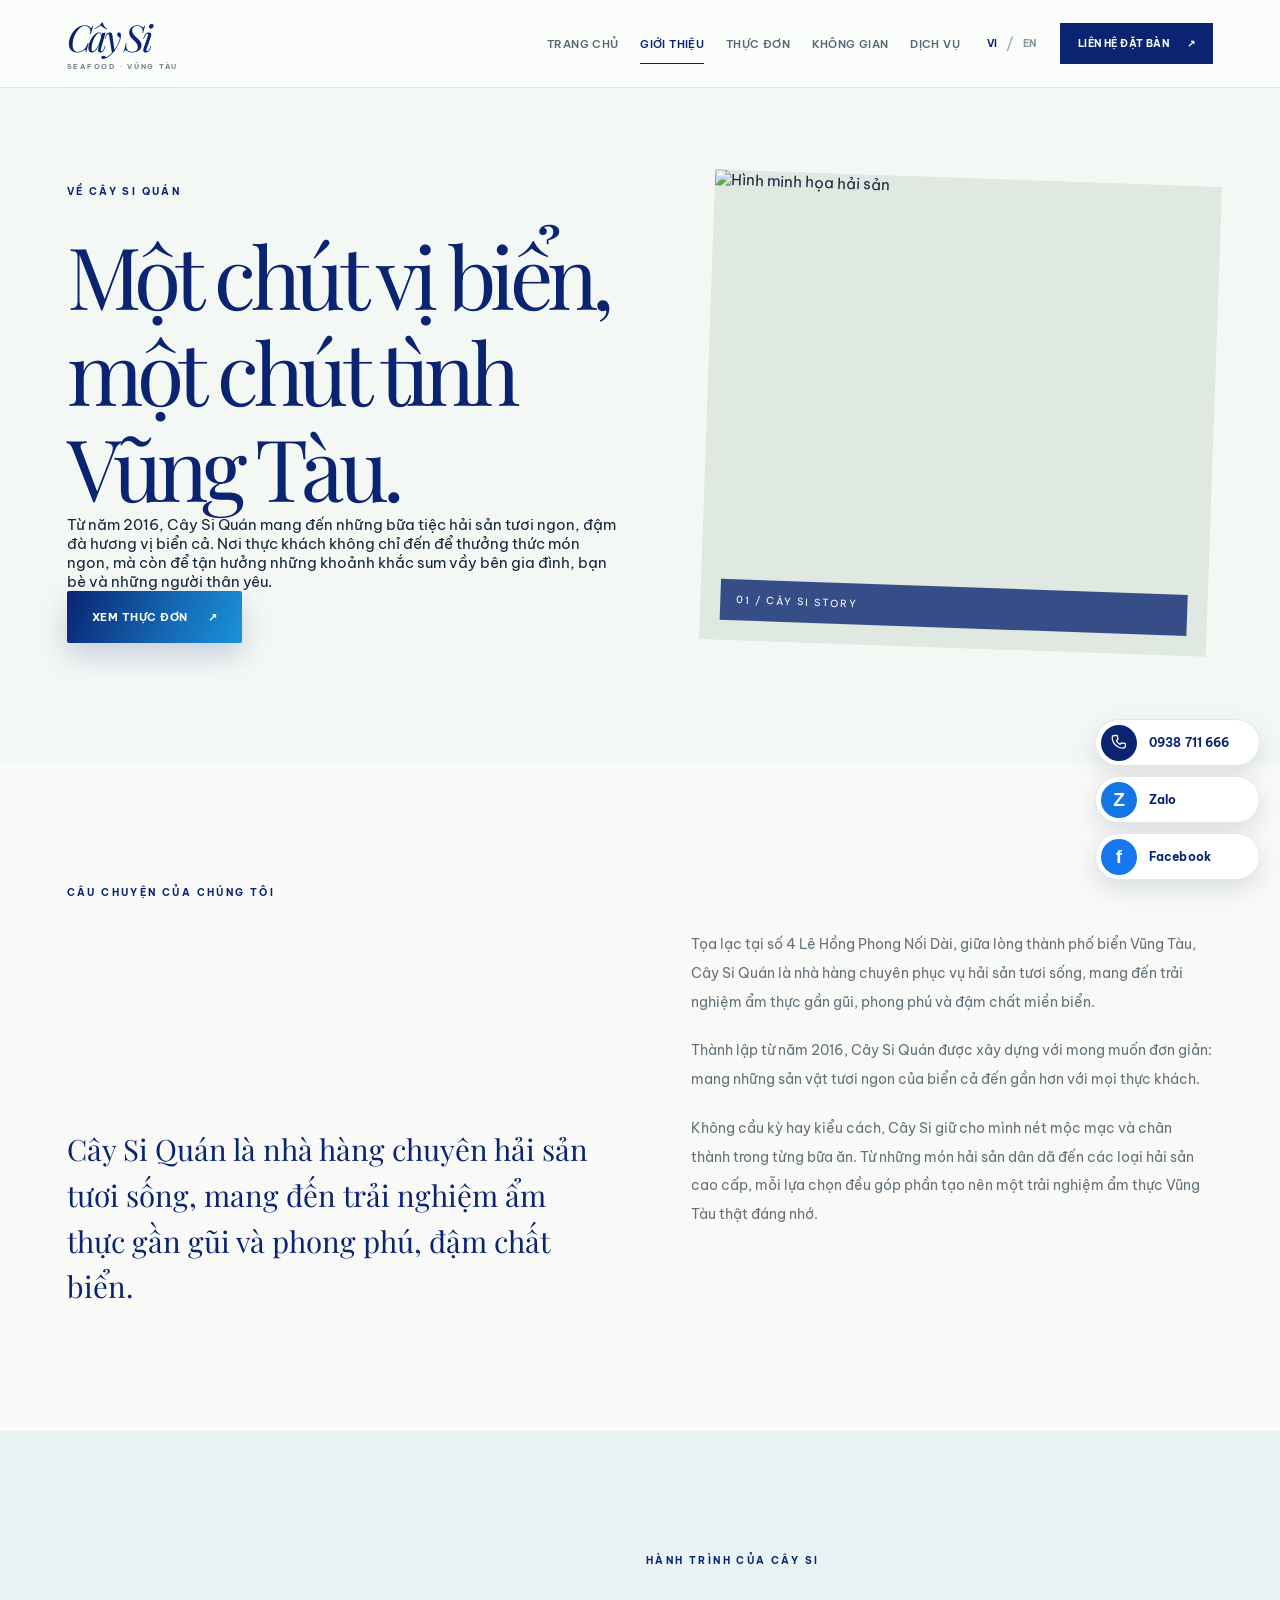
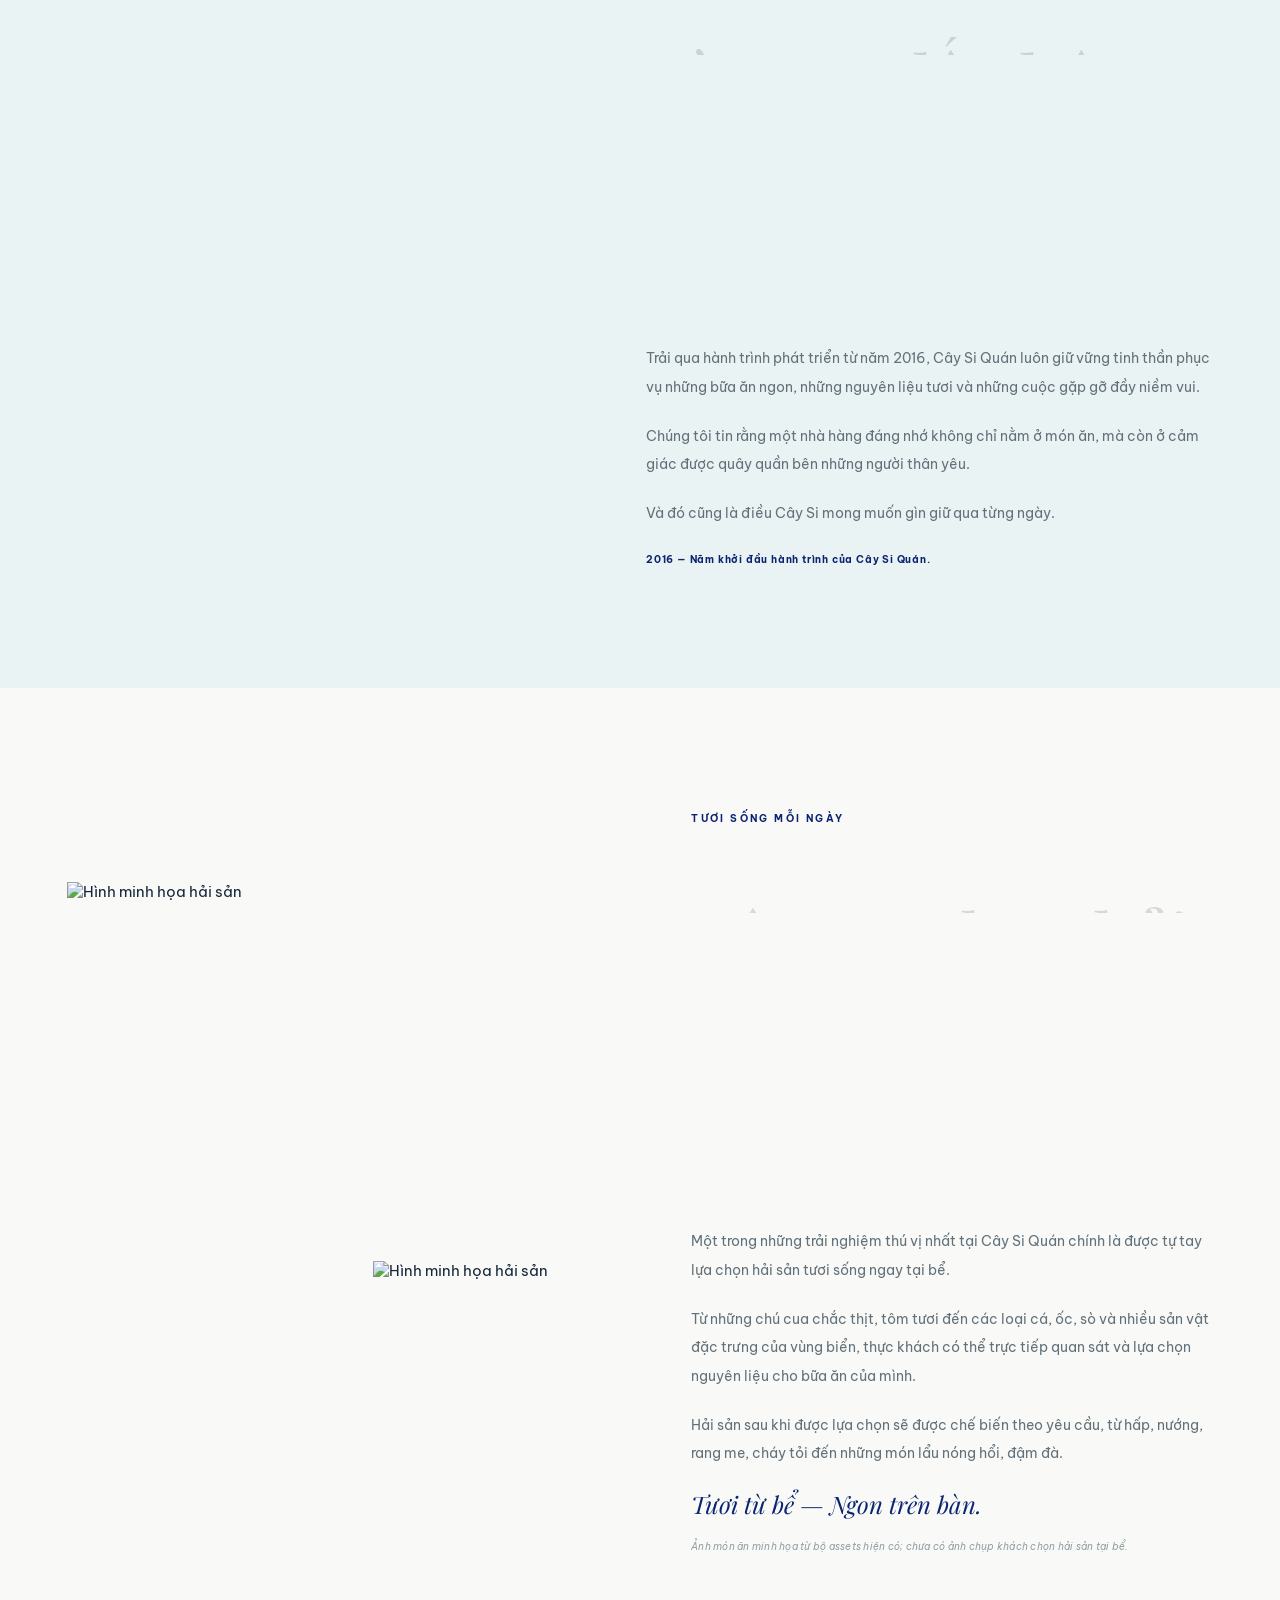
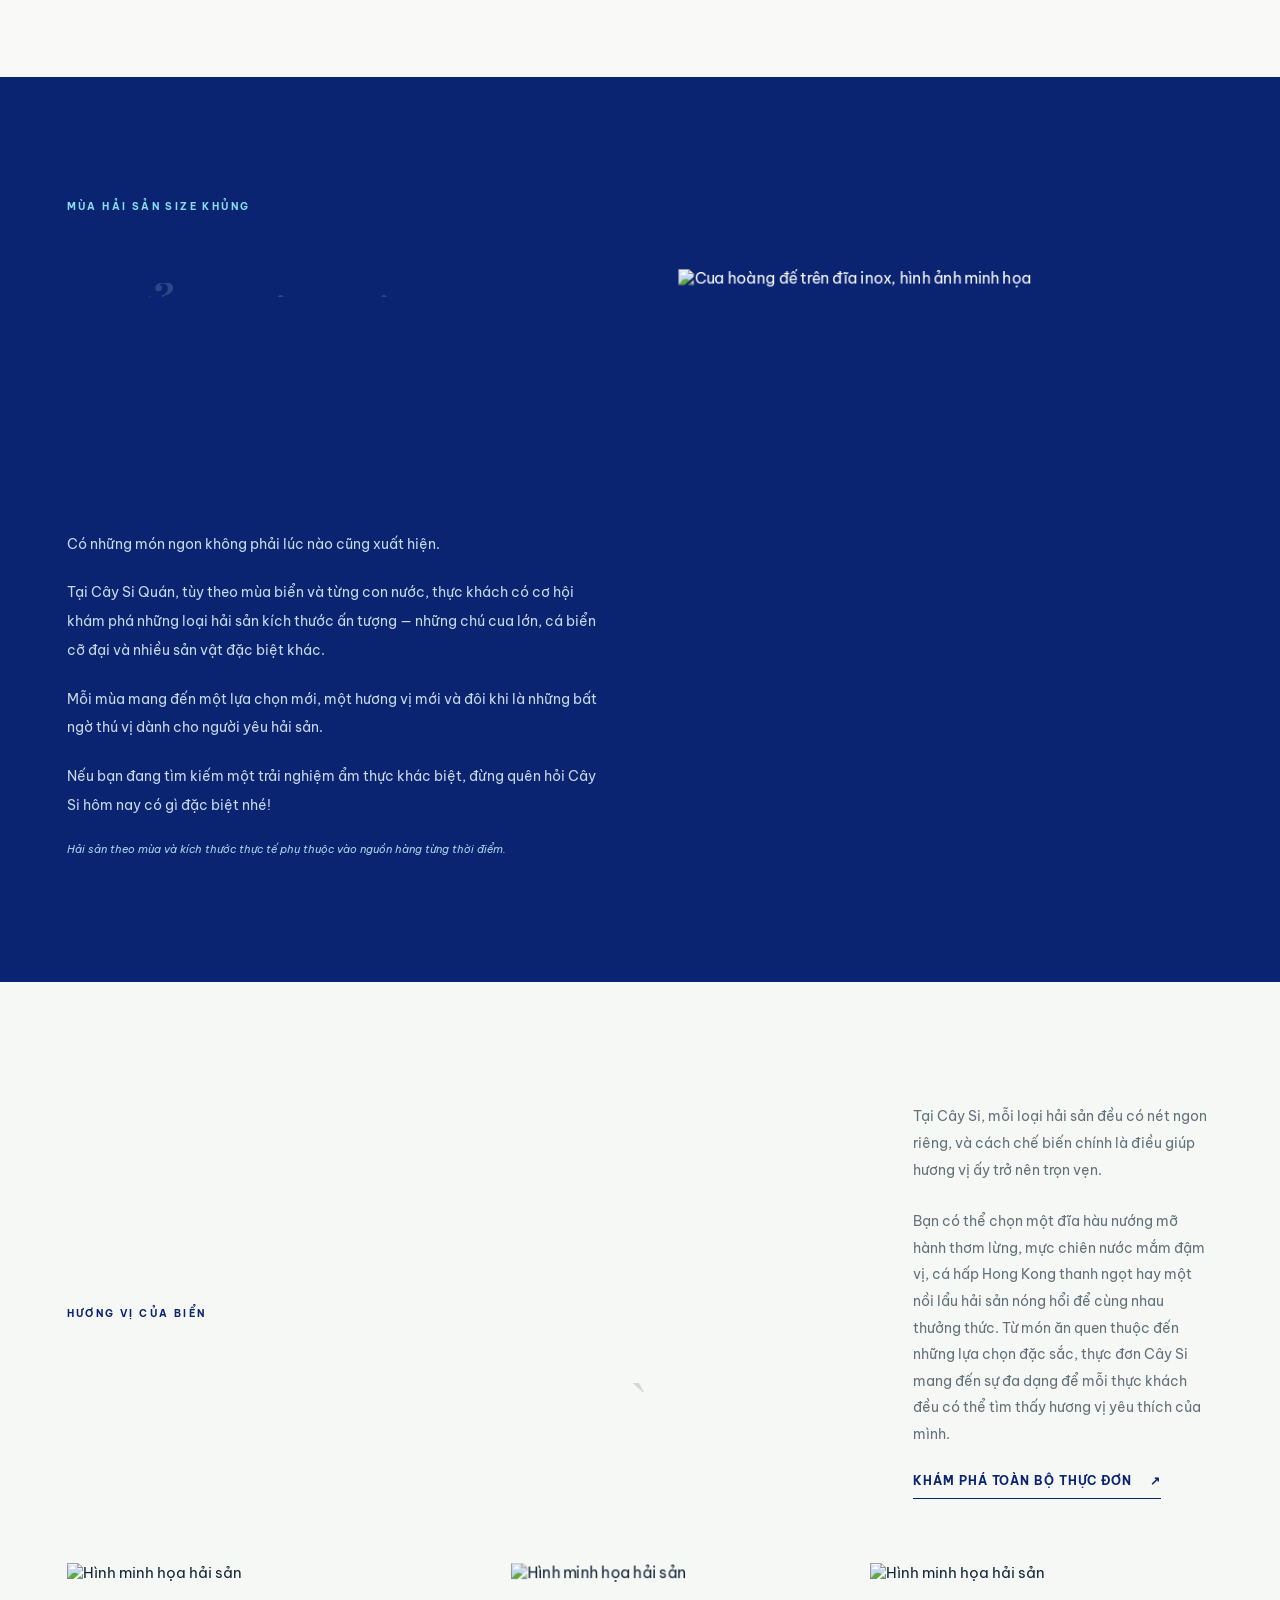
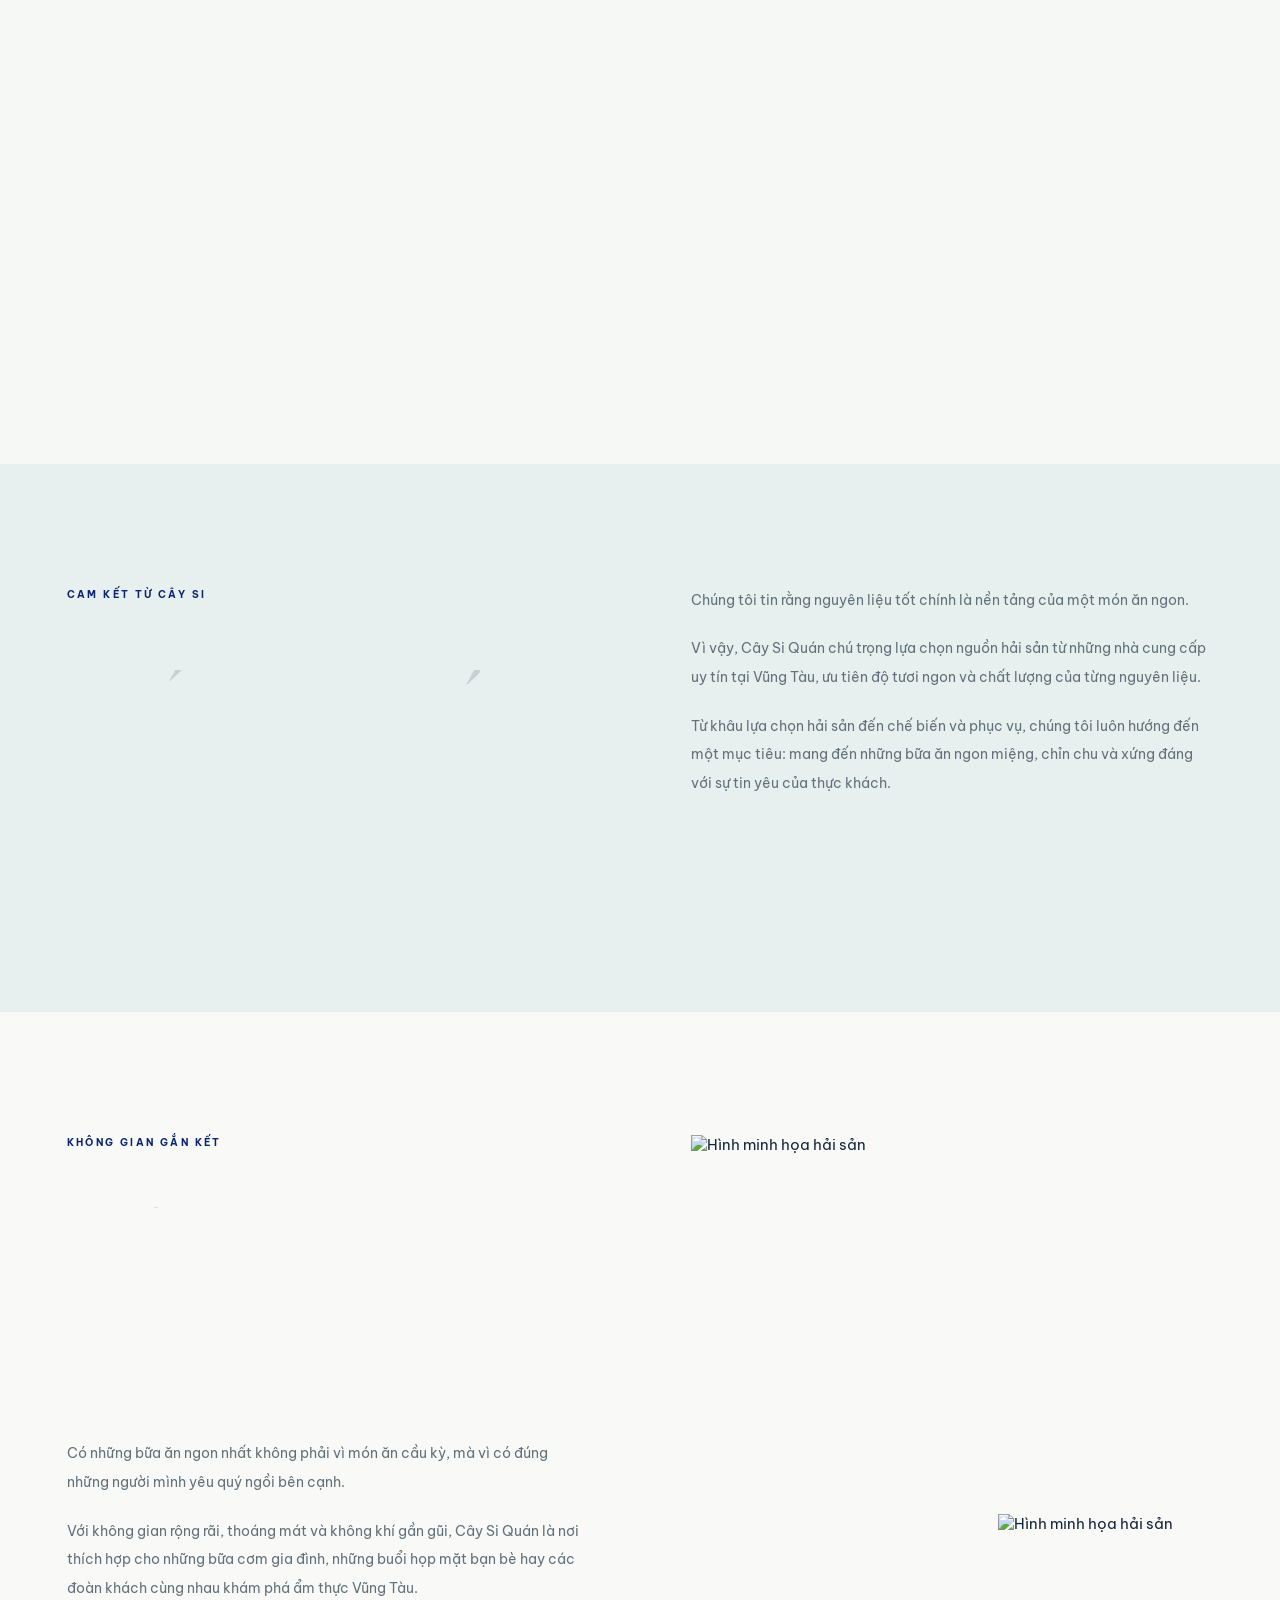
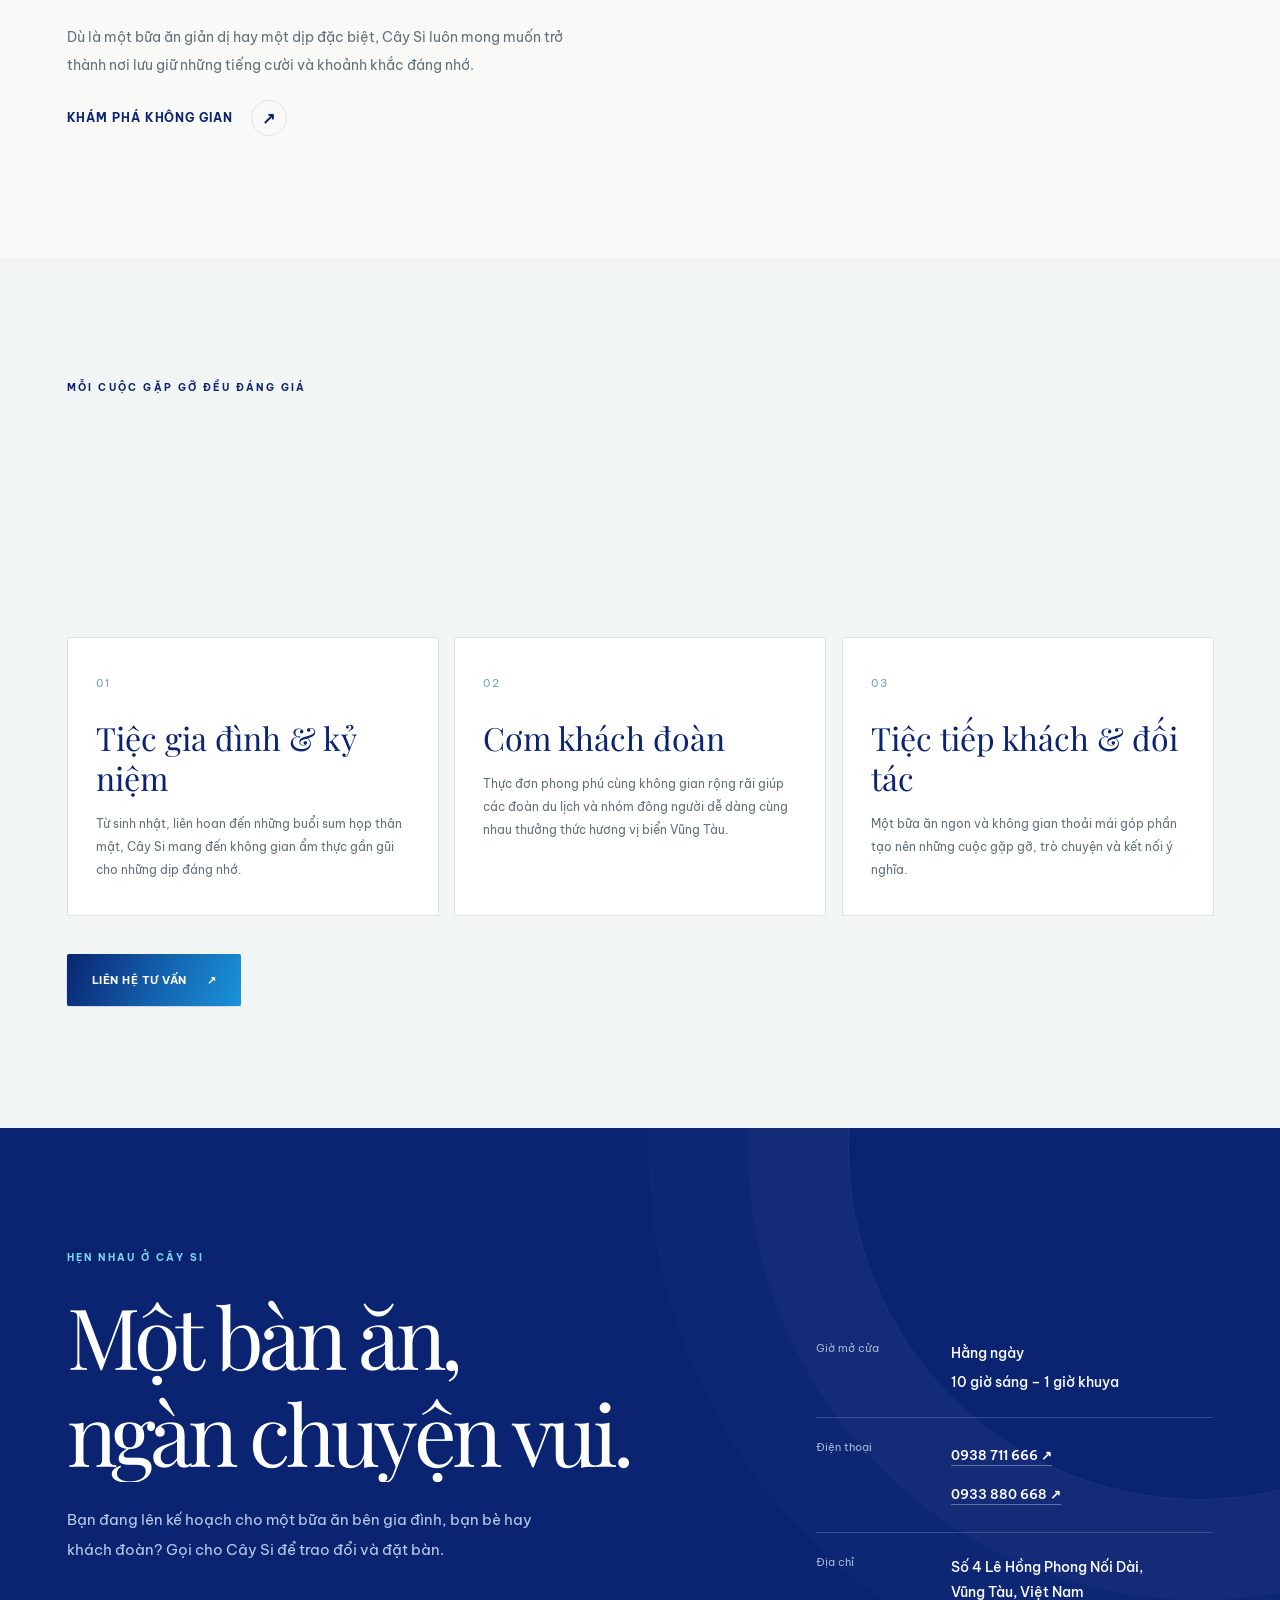
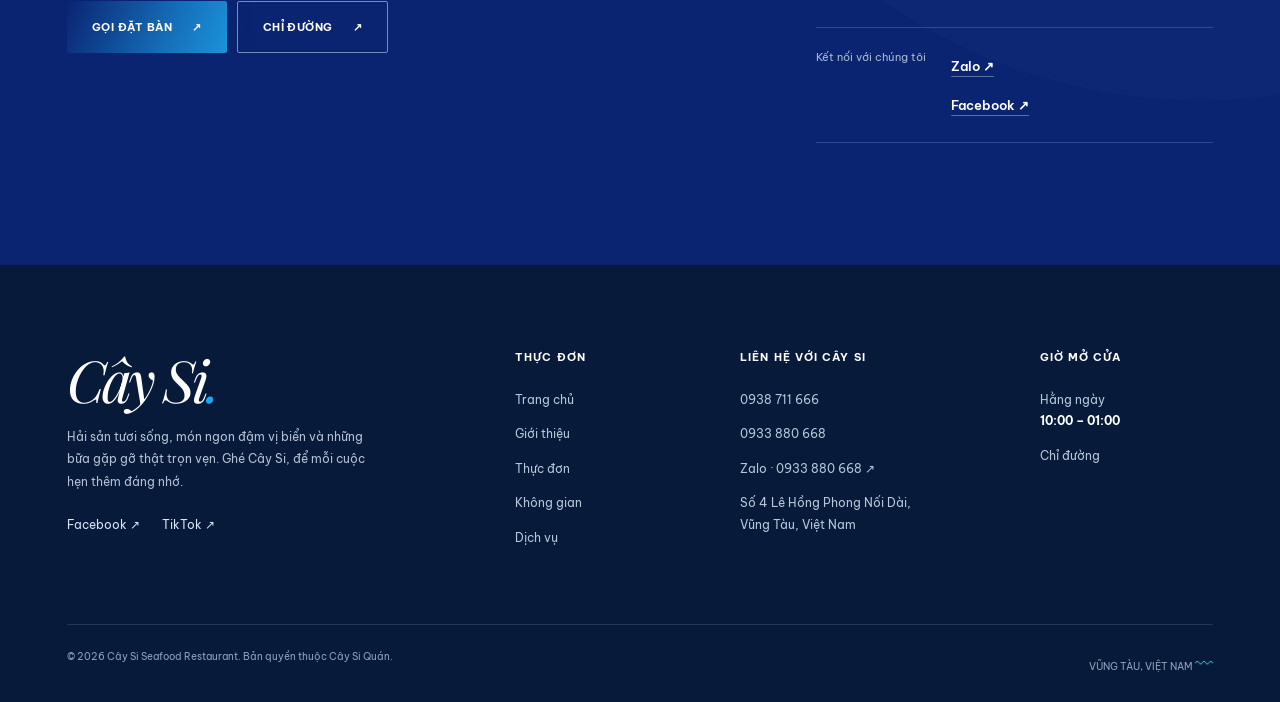
==== about/index.html @ 838ef9f6 "Refactor all the web" ====
<!DOCTYPE html>

<html lang="vi">

<head>
    <meta charset="utf-8" />
    <meta content="width=device-width,initial-scale=1" name="viewport" />
    <meta content="#f9fbfa" name="theme-color" />

    <link rel="icon" type="image/png" href="/my-favicon/favicon-96x96.png" sizes="96x96" />
    <link rel="icon" type="image/svg+xml" href="/my-favicon/favicon.svg" />
    <link rel="shortcut icon" href="/my-favicon/favicon.ico" />
    <link rel="apple-touch-icon" sizes="180x180" href="/my-favicon/apple-touch-icon.png" />
    <meta name="apple-mobile-web-app-title" content="Cay Si" />
    <link rel="manifest" href="/my-favicon/site.webmanifest" />

    <meta
        content="Khám phá Cây Si Quán – hải sản tươi sống, món ngon phong vị biển Vũng Tàu và những bữa ăn gắn kết bạn bè, gia đình."
        name="description" />
    <meta content="website" property="og:type" />
    <meta content="Cây Si Seafood Vũng Tàu" property="og:site_name" />
    <meta content="Giới Thiệu Cây Si Quán | Hải Sản Tươi Sống Vũng Tàu" property="og:title" />
    <meta
        content="Khám phá Cây Si Quán – hải sản tươi sống, món ngon phong vị biển Vũng Tàu và những bữa ăn gắn kết bạn bè, gia đình."
        property="og:description" />
    <meta content="vi_VN" property="og:locale" />
    <meta content="../assets/crab-editorial.webp" property="og:image" />
    <title>Giới Thiệu Cây Si Quán | Hải Sản Tươi Sống Vũng Tàu</title>
    <link href="https://fonts.googleapis.com" rel="preconnect" />
    <link crossorigin="" href="https://fonts.gstatic.com" rel="preconnect" />
    <link
        href="https://fonts.googleapis.com/css2?family=Be+Vietnam+Pro:wght@300;400;500;600;700&amp;family=Playfair+Display:ital,wght@0,400;0,500;0,600;1,400;1,500&amp;display=swap"
        rel="stylesheet" />
    <link href="../css/style.css?v=6.0" rel="stylesheet" />
    <script
        type="application/ld+json">{"@context": "https://schema.org", "@type": "Restaurant", "name": "Hải Sản Tươi Sống Vũng Tàu – Cây Si Quán", "description": "Nhà hàng hải sản tươi sống tại Vũng Tàu.", "servesCuisine": "Vietnamese Seafood", "telephone": "+84938711666", "address": {"@type": "PostalAddress", "streetAddress": "Số 4 Lê Hồng Phong Nối Dài", "addressLocality": "Vũng Tàu", "addressCountry": "VN"}, "sameAs": ["https://www.facebook.com/HaiSanTuoiSongVungTauCaySiQuan", "https://www.tiktok.com/@caysiquanvungtau"], "openingHours": "Mo-Su 10:00-01:00"}</script>
</head>

<body data-base="../" data-page="about"><a class="skip-link" data-i18n="skip" href="#main">Bỏ qua tới nội dung</a>
    <header class="site-header" id="header">
        <div class="header-inner container">
            <a aria-label="Cây Si Quán, trang chủ" class="brand" href="../"><span class="brand-name">Cây Si </span><span class="brand-sub">SEAFOOD · VŨNG TÀU</span></a>
            <nav aria-label="Main navigation" class="main-nav" id="main-nav"><a class="" data-i18n="navHome"
                    href="../"></a><a aria-current="page" class="is-active" data-i18n="navAbout" href="../about/"></a><a
                    class="" data-i18n="navMenu" href="../menu/"></a><a class="" data-i18n="navSpace"
                    href="../space/"></a><a class="" data-i18n="navServices" href="../services/"></a></nav>
            <div class="header-right">
                <div aria-label="Language" class="language-switch" role="group"><button aria-pressed="true"
                        class="lang-btn is-active" data-lang="vi" type="button">VI</button><span
                        aria-hidden="true">/</span><button aria-pressed="false" class="lang-btn" data-lang="en"
                        type="button">EN</button></div>
                <a class="header-book" href="tel:+84938711666"><span data-i18n="reserve">Liên hệ đặt bàn</span><span
                        aria-hidden="true">↗</span></a>
                <button aria-controls="main-nav" aria-expanded="false" aria-label="Open navigation" class="nav-toggle"
                    id="nav-toggle" type="button"><span></span><span></span></button>
            </div>
        </div>
    </header>
    <main id="main">



        <section class="inner-hero about-hero">
            <div class="container inner-hero-grid">
                <div>
                    <p class="eyebrow" data-i18n="aboutLabel">VỀ CÂY SI QUÁN</p>
                    <h1 data-i18n="aboutHeroTitle">Một chút vị biển, một chút tình Vũng Tàu.</h1>
                    <p data-i18n="aboutHeroText"></p><a class="btn btn-gradient" href="../menu/"><span
                            data-i18n="explore"></span> ↗</a>
                </div>
                <figure class="inner-hero-visual"><img alt="Hàu nướng minh họa" data-alt-i18n="galleryAlt"
                        fetchpriority="high" src="../assets/oysters.webp" width="720" height="840" /><span
                        class="visual-watermark">01 / CÂY SI STORY</span></figure>
            </div>
        </section>
        <section class="section-shell about-story" id="story">
            <div class="container about-story-grid">
                <div class="about-story-lead">
                    <p class="eyebrow" data-i18n="storyLabel"></p>
                    <h2 class="display-heading" data-i18n="storyTitle"></h2>
                    <p class="about-lead-paragraph" data-i18n="storyIntro"></p>
                </div>
                <div class="about-story-body">
                    <p data-i18n="storyP1"></p>
                    <p data-i18n="storyP2"></p>
                    <p data-i18n="storyP3"></p>
                </div>
            </div>
        </section>
        <section class="about-journey section-shell">
            <div class="container about-year-layout">
                <div aria-label="2016" class="journey-year">2016<span>— TODAY</span></div>
                <div class="about-year-copy">
                    <p class="eyebrow" data-i18n="journeyLabel"></p>
                    <h2 class="display-heading" data-i18n="journeyTitle"></h2>
                    <p data-i18n="journeyP1"></p>
                    <p data-i18n="journeyP2"></p>
                    <p data-i18n="journeyP3"></p><span class="journey-signature" data-i18n="journeyStamp"></span>
                </div>
            </div>
        </section>
        <section class="section-shell about-feature" id="live-experience">
            <div class="container about-feature-grid">
                <div class="about-feature-art"><img alt="Hải sản minh họa" data-alt-i18n="galleryAlt" loading="lazy"
                        src="../assets/clams.webp" width="720" height="840" />
                    <div class="feature-mini-image"><img alt="Món hải sản minh họa" data-alt-i18n="galleryAlt"
                            loading="lazy" src="../assets/razor-clams.webp" width="720" height="840" /></div>
                </div>
                <div class="about-feature-copy">
                    <p class="eyebrow" data-i18n="tankLabel"></p>
                    <h2 class="display-heading" data-i18n="tankTitle"></h2>
                    <p data-i18n="tankP1"></p>
                    <p data-i18n="tankP2"></p>
                    <p data-i18n="tankP3"></p><strong class="feature-signature" data-i18n="tankTag"></strong><small
                        class="image-disclosure" data-i18n="tankPhotoNote"></small>
                </div>
            </div>
        </section>
        <section class="about-season section-shell">
            <div class="container about-season-layout">
                <div class="about-season-text">
                    <p class="eyebrow" data-i18n="giantLabel"></p>
                    <h2 class="display-heading" data-i18n="giantTitle"></h2>
                    <p data-i18n="giantP1"></p>
                    <p data-i18n="giantP2"></p>
                    <p data-i18n="giantP3"></p>
                    <p data-i18n="giantP4"></p><em data-i18n="giantNote"></em>
                </div>
                <div class="about-season-image"><img alt="Cua hoàng đế minh họa" data-alt-i18n="heroAlt" loading="lazy"
                        src="../assets/crab-editorial.webp" width="1536" height="1024" /></div>
            </div>
        </section>
        <section class="about-cuisine section-shell">
            <div class="container">
                <div class="section-heading">
                    <div>
                        <p class="eyebrow" data-i18n="cuisineLabel"></p>
                        <h2 class="section-title" data-i18n="cuisineTitle"></h2>
                    </div>
                    <div class="heading-aside">
                        <p data-i18n="cuisineP1"></p>
                        <p data-i18n="cuisineP2"></p><a class="text-link" href="../menu/"><span
                                data-i18n="viewAll"></span> ↗</a>
                    </div>
                </div>
                <div class="about-cuisine-photos">
                    <figure><img alt="Hàu nướng minh họa" data-alt-i18n="galleryAlt" loading="lazy"
                            src="../assets/oysters.webp" width="720" height="840" /></figure>
                    <figure><img alt="Lẩu hải sản minh họa" data-alt-i18n="galleryAlt" loading="lazy"
                            src="../assets/hotpot.webp" width="720" height="840" /></figure>
                    <figure><img alt="Món mực minh họa" data-alt-i18n="galleryAlt" loading="lazy"
                            src="../assets/fried-squid.webp" width="720" height="840" /></figure>
                </div>
            </div>
        </section>
        <section class="about-promise section-shell">
            <div class="container about-promise-grid">
                <div>
                    <p class="eyebrow" data-i18n="promiseLabel"></p>
                    <h2 class="display-heading" data-i18n="promiseTitle"></h2>
                </div>
                <div>
                    <p data-i18n="promiseP1"></p>
                    <p data-i18n="promiseP2"></p>
                    <p data-i18n="promiseP3"></p>
                </div>
            </div>
        </section>
        <section class="about-atmosphere section-shell">
            <div class="container about-feature-grid">
                <div class="about-feature-art"><img alt="Cá nướng minh họa" data-alt-i18n="galleryAlt" loading="lazy"
                        src="../assets/grilled-fish.webp" width="720" height="840" />
                    <div class="feature-mini-image"><img alt="Nhum biển minh họa" data-alt-i18n="galleryAlt"
                            loading="lazy" src="../assets/seaurchin.webp" width="720" height="840" /></div>
                </div>
                <div class="about-feature-copy">
                    <p class="eyebrow" data-i18n="atmosphereLabel"></p>
                    <h2 class="display-heading" data-i18n="atmosphereTitle"></h2>
                    <p data-i18n="atmosphereP1"></p>
                    <p data-i18n="atmosphereP2"></p>
                    <p data-i18n="atmosphereP3"></p><a class="editorial-link" href="../space/"><span
                            data-i18n="discoverSpace"></span><span class="round-arrow">↗</span></a>
                </div>
            </div>
        </section>
        <section class="about-occasions section-shell">
            <div class="container">
                <div class="section-heading">
                    <div>
                        <p class="eyebrow" data-i18n="occasionsLabel"></p>
                        <h2 class="section-title" data-i18n="occasionsTitle"></h2>
                    </div>
                </div>
                <div class="occasion-grid">
                    <article><span>01</span>
                        <h3 data-i18n="occasions1"></h3>
                        <p data-i18n="occasions1P"></p>
                    </article>
                    <article><span>02</span>
                        <h3 data-i18n="occasions2"></h3>
                        <p data-i18n="occasions2P"></p>
                    </article>
                    <article><span>03</span>
                        <h3 data-i18n="occasions3"></h3>
                        <p data-i18n="occasions3P"></p>
                    </article>
                </div><a class="btn btn-gradient" href="tel:+84938711666"><span data-i18n="consult"></span> ↗</a>
            </div>
        </section>
        <section class="contact-section section-shell" id="contact">
            <div class="container contact-layout">
                <div>
                    <p class="eyebrow on-dark" data-i18n="contactLabel"></p>
                    <h2 data-i18n="contactTitle">Một bàn ăn,
                        ngàn chuyện vui.</h2>
                    <p data-i18n="contactText"></p>
                    <div class="contact-actions"><a class="btn btn-gradient" href="tel:+84938711666"><span
                                data-i18n="callNow"></span><span aria-hidden="true">↗</span></a><a
                            class="btn btn-light-outline"
                            href="https://www.google.com/maps/search/?api=1&amp;query=4%20Le%20Hong%20Phong%20Noi%20Dai%2C%20Vung%20Tau"
                            rel="noopener noreferrer" target="_blank"><span data-i18n="directions"></span><span
                                aria-hidden="true">↗</span></a></div>
                </div>
                <div class="contact-info">
                    <div class="contact-info-row"><span data-i18n="hours">Giờ mở cửa</span><strong><span
                                data-i18n="everyday">Hằng ngày</span><span class="hours-display"
                                data-i18n="openingTime">10 giờ sáng – 1 giờ khuya</span></strong></div>
                    <div class="contact-info-row"><span data-i18n="phone">Điện thoại</span>
                        <div class="contact-link-stack"><a href="tel:+84938711666">0938 711 666 ↗</a><a
                                href="tel:+84933880668">0933 880 668 ↗</a></div>
                    </div>
                    <div class="contact-info-row"><span data-i18n="address">Địa chỉ</span><strong>Số 4 Lê Hồng Phong Nối
                            Dài,<br />Vũng Tàu, Việt Nam</strong></div>
                    <div class="contact-info-row"><span data-i18n="social">Kết nối với chúng tôi</span>
                        <div class="contact-link-stack"><a href="https://zalo.me/0933880668" rel="noopener noreferrer"
                                target="_blank">Zalo ↗</a><a
                                href="https://www.facebook.com/HaiSanTuoiSongVungTauCaySiQuan" rel="noopener noreferrer"
                                target="_blank">Facebook ↗</a></div>
                    </div>
                </div>
            </div>
        </section>
    </main>
    <footer class="site-footer">
        <div class="container">
            <div class="footer-top">
                <div class="footer-brand"><a class="footer-logo" href="../">Cây Si<span>.</span></a>
                    <p data-i18n="heroText">Hải sản tươi sống, món ngon đậm vị biển và những bữa gặp gỡ thật trọn vẹn.
                    </p>
                    <div class="footer-social"><a href="https://www.facebook.com/HaiSanTuoiSongVungTauCaySiQuan"
                            rel="noopener noreferrer" target="_blank">Facebook ↗</a><a
                            href="https://www.tiktok.com/@caysiquanvungtau" rel="noopener noreferrer"
                            target="_blank">TikTok ↗</a></div>
                </div>
                <div class="footer-col">
                    <h3 data-i18n="navMenu">Thực đơn</h3><a data-i18n="navHome" href="../"></a><a data-i18n="navAbout"
                        href="../about/"></a><a data-i18n="navMenu" href="../menu/"></a><a data-i18n="navSpace"
                        href="../space/"></a><a data-i18n="navServices" href="../services/"></a>
                </div>
                <div class="footer-col">
                    <h3 data-i18n="contactUs">Liên hệ với Cây Si</h3><a href="tel:+84938711666">0938 711 666</a><a
                        href="tel:+84933880668">0933 880 668</a><a href="https://zalo.me/0933880668"
                        rel="noopener noreferrer" target="_blank">Zalo · 0933 880 668 ↗</a>
                    <p>Số 4 Lê Hồng Phong Nối Dài,<br />Vũng Tàu, Việt Nam</p>
                </div>
                <div class="footer-col">
                    <h3 data-i18n="hours">Giờ mở cửa</h3>
                    <p><span data-i18n="everyday">Hằng ngày</span><br /><strong>10:00 – 01:00</strong></p><a
                        data-i18n="directions"
                        href="https://www.google.com/maps/search/?api=1&amp;query=4%20Le%20Hong%20Phong%20Noi%20Dai%2C%20Vung%20Tau"
                        rel="noopener noreferrer" target="_blank">Chỉ đường</a>
                </div>
            </div>
            <div class="footer-bottom"><span>© <span id="year">2026</span> Cây Si Seafood Restaurant. <span
                        data-i18n="rights">Bản quyền thuộc Cây Si Quán.</span></span><span>VŨNG TÀU, VIỆT NAM <span
                        class="mini-wave">〰</span></span></div>
        </div>
    </footer>
    <div aria-label="Quick contacts" class="floating-contact">
        <a aria-label="Gọi Cây Si - 0938 711 666" class="float-phone" href="tel:+84938711666"><span
                class="float-icon"><svg aria-hidden="true" viewbox="0 0 24 24">
                    <path
                        d="M6.6 2h3l1.1 5-2.2 1.9c1.1 2.2 2.7 3.8 4.9 5l2-2.2 5.1 1v3c0 1.6-1.2 2.9-2.8 3-8 .5-15.2-6.7-14.7-14.7C3.1 3.2 4.4 2 6 2h.6Z">
                    </path>
                </svg></span><span class="float-label">0938 711 666</span></a>
        <a aria-label="Liên hệ qua Zalo" class="float-zalo" href="https://zalo.me/0933880668" rel="noopener noreferrer"
            target="_blank"><span class="float-icon">Z</span><span class="float-label">Zalo</span></a>
        <a aria-label="Cây Si Facebook" class="float-facebook"
            href="https://www.facebook.com/HaiSanTuoiSongVungTauCaySiQuan" rel="noopener noreferrer"
            target="_blank"><span class="float-icon">f</span><span class="float-label">Facebook</span></a>
    </div>
    <script defer="" src="../js/i18n.js"></script>
    <script defer="" src="../js/menu-data.js"></script>
    <script defer="" src="../js/main.js?v=6.0"></script>
    <script defer="" src="../js/motion.js?v=6.0"></script>
</body>

</html>
---- css/style.css ----
/* CÂY SI — COASTAL EDITORIAL SYSTEM */
:root {
    --navy: #0a2472;
    --ocean: #1ca7ec;
    --aqua: #4adede;
    --accent: #787ff6;
    --paper: #f9faf7;
    --cream: #f1f3ef;
    --ink: #15263a;
    --muted: #63717b;
    --border: #dce6e6;
    --serif: 'Playfair Display', Georgia, serif;
    --sans: 'Be Vietnam Pro', Arial, sans-serif;
    --max: 1320px;
    --gutter: clamp(22px, 5.2vw, 92px);
    --ease: cubic-bezier(.2, .75, .3, 1)
}

* {
    box-sizing: border-box
}

html {
    scroll-behavior: smooth;
    scroll-padding-top: 100px
}

body {
    margin: 0;
    min-width: 320px;
    background: var(--paper);
    color: var(--ink);
    font-family: var(--sans);
    font-weight: 400;
    font-size: 15px;
    -webkit-font-smoothing: antialiased
}

::selection {
    background: #c4eff8;
    color: #0a2472
}

img {
    display: block;
    max-width: 100%;
    height: auto
}

a {
    color: inherit;
    text-decoration: none
}

button,
input {
    font: inherit
}

button {
    cursor: pointer
}

h1,
h2,
h3,
h4,
p,
figure {
    margin: 0
}

h1,
h2,
h3 {
    font-weight: 400
}

a:focus-visible,
button:focus-visible,
input:focus-visible {
    outline: 3px solid #25b1db;
    outline-offset: 4px
}

a,
button {
    -webkit-tap-highlight-color: transparent
}

.container {
    width: min(calc(100% - var(--gutter)*2), var(--max));
    margin-inline: auto
}

.section-shell {
    padding: clamp(74px, 9.5vw, 150px) 0
}

.eyebrow {
    font-size: 10px;
    font-weight: 700;
    color: var(--navy);
    letter-spacing: .24em;
    text-transform: uppercase;
    line-height: 1.8
}

.section-title,
.display-heading {
    font-family: var(--serif);
    font-size: clamp(42px, 5.4vw, 84px);
    line-height: 1.14;
    letter-spacing: -.055em;
    white-space: pre-line;
    color: var(--ink)
}

.display-heading {
    font-size: clamp(45px, 6vw, 92px)
}

.section-heading {
    display: flex;
    justify-content: space-between;
    gap: 60px;
    align-items: end;
    margin-bottom: clamp(35px, 5vw, 78px)
}

.section-heading .eyebrow {
    margin-bottom: 18px
}

.section-heading>div:first-child {
    max-width: 720px
}

.heading-aside {
    width: min(300px, 100%);
    display: grid;
    gap: 25px
}

.section-heading p:not(.eyebrow),
.heading-aside p {
    color: var(--muted);
    font-size: 14px;
    line-height: 1.9
}

.editorial-link,
.text-link {
    width: fit-content;
    display: inline-flex;
    gap: 18px;
    align-items: center;
    font-size: 12px;
    font-weight: 700;
    letter-spacing: .075em;
    text-transform: uppercase;
    color: var(--navy);
    padding-bottom: 10px;
    border-bottom: 1px solid currentColor;
    transition: gap .3s var(--ease), color .3s
}

.editorial-link:hover,
.text-link:hover {
    gap: 26px;
    color: var(--ocean)
}

.round-arrow {
    width: 36px;
    height: 36px;
    border-radius: 50%;
    border: 1px solid var(--border);
    display: grid;
    place-items: center;
    font-size: 16px;
    transition: transform .3s, background .3s
}

.editorial-link:hover .round-arrow {
    transform: rotate(45deg);
    background: #eaf7ff
}

.editorial-link:has(.round-arrow) {
    border-bottom: none;
    padding: 0
}

.btn {
    min-height: 52px;
    display: inline-flex;
    align-items: center;
    justify-content: center;
    gap: 20px;
    padding: 14px 25px;
    border-radius: 2px;
    text-transform: uppercase;
    font-weight: 700;
    letter-spacing: .045em;
    font-size: 11px;
    transition: transform .3s var(--ease), box-shadow .3s var(--ease), background-position .7s
}

.btn:hover {
    transform: translateY(-3px)
}

.btn-gradient {
    background: linear-gradient(115deg, var(--navy), #1573c1, #32bacc, var(--navy));
    background-size: 260% 100%;
    color: white;
    box-shadow: 0 13px 27px rgba(10, 36, 114, .17)
}

.btn-gradient:hover {
    color: white;
    background-position: 100% 0;
    box-shadow: 0 19px 38px rgba(10, 36, 114, .23)
}

.btn-ghost {
    background: transparent;
    color: var(--navy);
    border: 1px solid #b5d5df
}

.btn-ghost:hover {
    background: #effafd
}

.btn-light-outline {
    background: transparent;
    color: white;
    border: 1px solid #738eb7
}

.btn-light-outline:hover {
    background: #ffffff19
}

.skip-link {
    position: fixed;
    z-index: 900;
    left: 20px;
    top: -100px;
    padding: 12px 20px;
    background: var(--navy);
    color: #fff
}

.skip-link:focus {
    top: 15px
}

.image-disclosure,
.illustrative-caption {
    font-size: 10px;
    line-height: 1.65;
    color: #7e8b94;
    font-style: italic;
    letter-spacing: .025em
}

/* HEADER */
.site-header {
    height: 88px;
    position: sticky;
    top: 0;
    z-index: 100;
    background: #fbfdfbf2;
    border-bottom: 1px solid #dee7e5;
    backdrop-filter: blur(20px);
    transition: height .3s, box-shadow .3s
}

.site-header.is-scrolled {
    height: 72px;
    box-shadow: 0 8px 28px #072d4a08
}

.header-inner {
    height: 100%;
    display: flex;
    align-items: center;
    justify-content: space-between;
    gap: 25px
}

.brand {
    display: flex;
    flex-direction: column;
    line-height: 1;
    flex-shrink: 0
}

.brand-name {
    font-family: var(--serif);
    font-style: italic;
    font-size: 37px;
    letter-spacing: -.09em;
    color: var(--navy)
}

.footer-logo span {
    color: var(--ocean)
}

.brand-sub {
    font-size: 7px;
    margin-top: 8px;
    letter-spacing: .25em;
    color: #74828b;
    font-weight: 700;
    white-space: nowrap
}

.main-nav {
    display: flex;
    gap: clamp(12px, 1.7vw, 30px);
    align-items: center;
    margin-left: auto
}

.main-nav a {
    font-size: 11px;
    white-space: nowrap;
    text-transform: uppercase;
    letter-spacing: .035em;
    font-weight: 600;
    color: #586776;
    position: relative;
    transition: color .2s
}

.main-nav a::after {
    content: '';
    position: absolute;
    bottom: -13px;
    left: 0;
    width: 0;
    height: 1px;
    background: var(--navy);
    transition: width .25s
}

.main-nav a:hover,
.main-nav a.is-active {
    color: var(--navy)
}

.main-nav a.is-active::after,
.main-nav a:hover::after {
    width: 100%
}

.header-right {
    display: flex;
    align-items: center;
    gap: 22px
}

.language-switch {
    display: flex;
    align-items: center;
    gap: 7px;
    color: #98a6a9
}

.lang-btn {
    font-size: 10px;
    border: 0;
    background: none;
    color: #89969d;
    font-weight: 700;
    padding: 10px 2px
}

.lang-btn.is-active {
    color: var(--navy)
}

.header-book {
    display: inline-flex;
    gap: 18px;
    background: var(--navy);
    color: white;
    padding: 14px 18px;
    white-space: nowrap;
    text-transform: uppercase;
    font-size: 10px;
    font-weight: 700;
    letter-spacing: .04em;
    transition: background .25s
}

.header-book:hover {
    background: #168cbd
}

.nav-toggle {
    width: 44px;
    height: 44px;
    border: 1px solid #cddfdf;
    background: transparent;
    display: none;
    flex-direction: column;
    justify-content: center;
    gap: 6px;
    align-items: center
}

.nav-toggle span {
    height: 2px;
    width: 21px;
    background: var(--navy);
    transition: transform .25s
}

.nav-toggle[aria-expanded=true] span:first-child {
    transform: translateY(4px) rotate(45deg)
}

.nav-toggle[aria-expanded=true] span:last-child {
    transform: translateY(-4px) rotate(-45deg)
}

/* HERO */
.hero {
    position: relative;
    overflow: hidden;
    background: #f7f9f6;
    padding-top: clamp(45px, 6vw, 100px)
}

.hero-ambient {
    position: absolute;
    inset: 0;
    overflow: hidden;
    pointer-events: none
}

.ambient-circle {
    position: absolute;
    right: -22vw;
    top: -28vw;
    width: 65vw;
    height: 65vw;
    border: 1px solid #cce0ea;
    border-radius: 50%
}

.ambient-circle:after {
    content: '';
    position: absolute;
    inset: 15%;
    border-radius: 50%;
    border: 1px solid #d8e6ee
}

.ambient-lines {
    position: absolute;
    bottom: 0;
    left: 0;
    right: 0;
    height: 210px;
    background: repeating-radial-gradient(ellipse 250% 70% at 40% 170%, transparent 0, transparent 20px, #d4e5e638 22px, transparent 24px);
    opacity: .4
}

.hero-grid {
    position: relative;
    min-height: 660px;
    display: grid;
    grid-template-columns: minmax(0, 1fr) minmax(0, 1.04fr);
    align-items: center;
    gap: clamp(20px, 4vw, 65px);
    padding-bottom: 85px
}

.hero-content {
    position: relative;
    z-index: 2;
    padding-bottom: 34px
}

.hero-eyebrow {
    display: flex;
    align-items: center;
    gap: 12px;
    margin-bottom: 30px
}

.hero-eyebrow::before {
    content: '';
    width: 28px;
    height: 1px;
    background: #5e99b2
}

.hero h1 {
    font-family: var(--serif);
    font-size: clamp(57px, 6.45vw, 105px);
    letter-spacing: -.075em;
    line-height: 1.075;
    color: var(--ink);
    max-width: 780px
}

.hero h1>span {
    display: block;
    white-space: normal
}

.hero h1 em {
    display: block;
    font-weight: 400;
    color: var(--navy);
    line-height: 1.17
}

.hero-description {
    color: #60717c;
    font-size: clamp(14px, 1.12vw, 17px);
    max-width: 460px;
    line-height: 1.9;
    margin: 27px 0 35px
}

.hero-actions {
    display: flex;
    gap: 12px;
    flex-wrap: wrap
}

.hero-bottom {
    display: flex;
    align-items: center;
    flex-wrap: wrap;
    gap: 14px;
    font-size: 9px;
    letter-spacing: .12em;
    color: #738691;
    font-weight: 700;
    margin-top: 62px
}

.hero-bottom b {
    color: var(--ocean);
    font-size: 18px
}

.fine-rule {
    display: block;
    width: 35px;
    height: 1px;
    background: #8dbbc9
}

.hero-visual {
    position: relative;
    align-self: stretch;
    min-height: 580px;
    display: flex;
    align-items: center
}

.hero-visual-frame {
    position: relative;
    width: 100%;
    height: min(570px, 45vw);
    min-height: 460px;
    background: #eff3ee;
    overflow: hidden;
    clip-path: polygon(4% 0, 100% 0, 100% 93%, 96% 100%, 0 100%, 0 7%)
}

.hero-visual-frame:before {
    content: '';
    position: absolute;
    z-index: 1;
    inset: 0;
    background: linear-gradient(90deg, #f7f9f64d, transparent 38%);
    pointer-events: none
}

.hero-visual img {
    width: 100%;
    height: 100%;
    object-fit: cover;
    object-position: 56% center
}

.hero-visual-label {
    position: absolute;
    z-index: 2;
    bottom: 0;
    left: 0;
    right: 0;
    display: flex;
    justify-content: space-between;
    padding: 18px 23px;
    background: #0a2472;
    color: #fff;
    font-size: 9px;
    font-weight: 700;
    letter-spacing: .12em
}

.hero-round-seal {
    position: absolute;
    right: -20px;
    top: 35px;
    width: 118px;
    height: 118px;
    border-radius: 50%;
    background: #fff;
    display: flex;
    align-items: center;
    justify-content: center;
    flex-direction: column;
    text-align: center;
    line-height: 1.8;
    font-size: 10px;
    color: var(--navy);
    letter-spacing: .12em;
    font-weight: 700;
    transform: rotate(11deg);
    box-shadow: 0 15px 25px #15263a16
}

.hero-round-seal span {
    font-family: var(--serif);
    font-style: italic;
    font-size: 14px;
    font-weight: 400;
    letter-spacing: 0
}

.hero-ticker {
    height: 54px;
    display: flex;
    justify-content: center;
    align-items: center;
    gap: clamp(20px, 5vw, 90px);
    background: #edf4f3;
    color: #75919b;
    font-size: 10px;
    letter-spacing: .28em;
    font-weight: 700;
    white-space: nowrap
}

.hero-ticker span:nth-child(even) {
    font-size: 16px;
    color: var(--ocean)
}

/* HOME ABOUT */
.about-preview-grid {
    display: grid;
    grid-template-columns: .91fr 1fr;
    gap: clamp(60px, 9vw, 150px);
    align-items: center
}

.about-photo-wrap {
    position: relative;
    padding: 0 28px 28px 0
}

.about-photo-img {
    height: 560px;
    overflow: hidden;
    background: #e4e9e4
}

.about-photo-img img {
    width: 100%;
    height: 100%;
    object-fit: cover;
    object-position: center;
    transition: transform .8s var(--ease)
}

.about-photo-wrap:hover img {
    transform: scale(1.045)
}

.about-photo-wrap:after {
    content: '';
    position: absolute;
    inset: 24px 0 0 28px;
    border: 1px solid #c0d4df;
    z-index: -1
}

.vertical-caption {
    position: absolute;
    right: -4px;
    top: 0;
    writing-mode: vertical-rl;
    font-size: 9px;
    letter-spacing: .19em;
    color: var(--navy);
    font-weight: 700
}

.about-preview-copy {
    max-width: 590px
}

.about-preview-copy .eyebrow {
    margin-bottom: 30px
}

.about-preview-copy p:not(.eyebrow) {
    color: var(--muted);
    line-height: 2;
    margin: 0 0 22px;
    max-width: 510px
}

.small-wave {
    color: #27a6d3;
    font-size: 30px;
    letter-spacing: .1em;
    margin: 20px 0
}

.about-preview-copy .editorial-link {
    margin-top: 18px
}

/* CRAB */
.crab-feature {
    padding-top: 45px;
    padding-bottom: 45px
}

.crab-feature-inner {
    position: relative;
    min-height: 680px;
    background: #eef4f3;
    overflow: hidden;
    padding: 70px clamp(28px, 5vw, 80px);
    display: flex;
    flex-direction: column;
    justify-content: space-between
}

.crab-feature-inner:before {
    content: '';
    position: absolute;
    width: 620px;
    height: 620px;
    max-width: 80%;
    top: 50%;
    left: 47%;
    transform: translate(-50%, -50%);
    border-radius: 50%;
    border: 1px solid #a8c8d855;
    box-shadow: 0 0 0 90px #ebf5f366, 0 0 0 170px #e3edef66
}

.crab-title-block {
    z-index: 3;
    position: relative
}

.crab-title-block h2 {
    font-family: var(--serif);
    font-size: clamp(58px, 7.5vw, 110px);
    letter-spacing: -.07em;
    line-height: 1.1;
    white-space: pre-line;
    color: #0c2b5d;
    max-width: 500px;
    margin-top: 22px
}

.crab-feature-inner>img {
    position: absolute;
    z-index: 2;
    width: min(84%, 1000px);
    height: auto;
    max-height: 580px;
    object-fit: contain;
    bottom: 30px;
    right: -40px;
    filter: drop-shadow(0 30px 25px #15334d15)
}

.crab-deco {
    position: absolute;
    right: 45px;
    top: 60px;
    color: #d4e3e7;
    font-family: var(--serif);
    font-size: clamp(100px, 19vw, 300px);
    letter-spacing: -.15em
}

.crab-deco span {
    color: #30b5d7
}

.crab-foot {
    display: flex;
    justify-content: space-between;
    align-items: end;
    gap: 40px;
    position: relative;
    z-index: 3
}

.crab-foot p {
    max-width: 240px;
    color: #516e7b;
    line-height: 1.9;
    font-size: 13px
}

.crab-foot span {
    letter-spacing: .18em;
    font-size: 9px;
    color: #758c94
}

/* CATEGORIES */
.category-navigation {
    display: grid;
    grid-template-columns: repeat(3, minmax(0, 1fr));
    border-top: 1px solid var(--border);
    border-left: 1px solid var(--border)
}

.category-tile {
    position: relative;
    min-height: 205px;
    border-right: 1px solid var(--border);
    border-bottom: 1px solid var(--border);
    padding: 27px 27px 24px;
    display: flex;
    flex-direction: column;
    justify-content: space-between;
    overflow: hidden;
    transition: background .3s
}

.category-tile:hover {
    background: #e9f6f6
}

.category-ordinal {
    font-size: 10px;
    letter-spacing: .15em;
    color: #8195a1
}

.category-tile-name {
    font-family: var(--serif);
    font-size: clamp(26px, 2.6vw, 38px);
    line-height: 1.2;
    letter-spacing: -.05em;
    color: var(--navy);
    max-width: 270px;
    position: relative;
    z-index: 2
}

.category-icon {
    position: absolute;
    right: 25px;
    bottom: 26px;
    font-size: 24px;
    color: #6c9daf;
    transition: transform .3s
}

.category-tile:hover .category-icon {
    transform: translate(5px, -5px)
}

/* GALLERY */
.taste-gallery {
    background: #f0f5f4
}

.food-collage {
    display: grid;
    grid-template-columns: 1.2fr .76fr .76fr;
    grid-template-rows: 220px 260px;
    gap: 16px
}

.food-collage figure {
    position: relative;
    overflow: hidden;
    background: #e5f1ed
}

.food-collage figure:after {
    content: '';
    position: absolute;
    inset: 40% 0 0;
    background: linear-gradient(transparent, #081e35ba);
    pointer-events: none
}

.food-collage img {
    width: 100%;
    height: 100%;
    object-fit: cover;
    transition: transform .6s var(--ease)
}

.food-collage figure:hover img {
    transform: scale(1.05)
}

.food-collage figcaption {
    position: absolute;
    z-index: 2;
    bottom: 23px;
    left: 25px;
    display: grid;
    gap: 7px;
    color: white
}

.food-collage figcaption span {
    font-size: 9px;
    letter-spacing: .2em;
    color: #cdeef2
}

.food-collage figcaption strong {
    font-family: var(--serif);
    font-size: 27px;
    font-weight: 400
}

.food-big {
    grid-row: span 2
}

.food-small:nth-child(2) {
    grid-column: 2/4
}

.food-gallery-quote {
    background: #0e397e;
    color: white;
    display: flex;
    flex-direction: column;
    justify-content: space-between;
    padding: 28px
}

.food-gallery-quote>span {
    color: #61e4e8;
    font-size: 36px
}

.food-gallery-quote p {
    font-family: var(--serif);
    font-size: clamp(22px, 2.5vw, 37px);
    line-height: 1.3
}

.food-gallery-quote .editorial-link {
    color: #e5f9ff;
    border-color: #c1e0f2;
    margin-top: 12px
}

.taste-gallery .illustrative-caption {
    margin-top: 12px
}

/* FEATURED MENU */
.featured-menu {
    background: #fff
}

.featured-menu-grid {
    display: grid;
    grid-template-columns: .8fr 1.2fr;
    gap: clamp(40px, 10vw, 165px)
}

.featured-menu .eyebrow {
    margin-bottom: 24px
}

.featured-menu .section-copy {
    line-height: 2;
    color: var(--muted);
    margin: 25px 0 33px;
    max-width: 350px
}

.featured-menu-items {
    border-top: 1px solid var(--border)
}

.featured-item {
    border-bottom: 1px solid var(--border);
    padding: 26px 0;
    display: grid;
    grid-template-columns: 1fr auto;
    gap: 15px
}

.featured-item h3 {
    font-family: var(--serif);
    font-size: clamp(23px, 2.3vw, 32px);
    line-height: 1.25;
    letter-spacing: -.025em
}

.featured-item small {
    display: block;
    font-size: 12px;
    color: #7b8a93;
    margin-top: 8px;
    line-height: 1.5
}

.featured-item .featured-price {
    font-size: 13px;
    color: var(--navy);
    font-weight: 700;
    white-space: nowrap;
    text-align: right;
    padding-top: 6px
}

/* QUALITY */
.quality-statement {
    background: #f5f8f5
}

.quality-inner {
    text-align: center;
    max-width: 980px
}

.quality-ornament {
    font-size: 38px;
    color: #26aed5;
    margin-bottom: 16px
}

.quality-inner .eyebrow {
    margin-bottom: 34px
}

.quality-inner h2 {
    font-family: var(--serif);
    text-transform: uppercase;
    font-size: clamp(29px, 4vw, 57px);
    line-height: 1.4;
    letter-spacing: -.04em;
    color: var(--navy)
}

.quality-line {
    display: flex;
    gap: 35px;
    align-items: center;
    justify-content: center;
    margin-top: 43px;
    color: #8196a2;
    font-size: 10px;
    letter-spacing: .2em;
    font-weight: 700
}

/* REVIEWS */
.review-grid {
    display: grid;
    grid-template-columns: .9fr 1.1fr;
    gap: clamp(55px, 11vw, 165px)
}

.review-grid .eyebrow {
    margin-bottom: 25px
}

.review-placeholder {
    padding: 35px 0 30px;
    border-top: 1px solid #b7cdd8;
    border-bottom: 1px solid #b7cdd8
}

.review-stars {
    font-size: 27px;
    letter-spacing: 8px;
    color: #7396b1
}

.review-placeholder p {
    margin: 28px 0;
    color: var(--muted);
    line-height: 2;
    font-size: 15px
}

.review-placeholder .editorial-link {
    font-size: 10px
}

/* SPACE PREVIEW */
.space-preview {
    background: #edf4f2
}

.space-preview-grid {
    display: grid;
    grid-template-columns: .83fr 1.17fr;
    gap: clamp(42px, 9vw, 125px);
    align-items: center
}

.space-preview-content .eyebrow {
    margin-bottom: 25px
}

.space-preview-content>p:not(.eyebrow) {
    color: var(--muted);
    line-height: 2;
    max-width: 380px;
    margin: 24px 0
}

.space-preview-content .image-disclosure {
    font-size: 11px
}

.space-preview-content .editorial-link {
    margin-top: 24px
}

.space-preview-visual {
    height: 500px;
    position: relative;
    overflow: hidden;
    background: #d5e6e3
}

.space-preview-visual img {
    width: 100%;
    height: 100%;
    object-fit: cover
}

.space-overlay {
    position: absolute;
    bottom: 20px;
    left: 20px;
    right: 20px;
    color: white;
    background: #0e3679c9;
    display: flex;
    justify-content: space-between;
    padding: 14px 18px;
    font-size: 10px;
    letter-spacing: .15em
}

/* CONTACT */
.contact-section {
    background: #0a2472;
    color: white;
    position: relative;
    overflow: hidden
}

.contact-section:before {
    content: '';
    width: 700px;
    height: 700px;
    position: absolute;
    border-radius: 50%;
    border: 1px solid #ffffff12;
    right: -270px;
    top: -330px;
    box-shadow: 0 0 0 100px #ffffff06, 0 0 0 200px #ffffff04
}

.contact-layout {
    position: relative;
    display: grid;
    grid-template-columns: 1.2fr .8fr;
    gap: clamp(70px, 12vw, 180px)
}

.on-dark {
    color: #7cd9ec
}

.contact-layout h2 {
    font-family: var(--serif);
    font-size: clamp(55px, 6.6vw, 100px);
    white-space: pre-line;
    line-height: 1.15;
    letter-spacing: -.055em;
    margin: 20px 0 23px
}

.contact-layout>div:first-child>p:not(.eyebrow) {
    max-width: 465px;
    line-height: 2;
    color: #bacce9
}

.contact-actions {
    display: flex;
    gap: 10px;
    flex-wrap: wrap;
    margin-top: 36px
}

.contact-info {
    padding-top: 70px
}

.contact-info-row {
    display: grid;
    grid-template-columns: 110px 1fr;
    gap: 25px;
    padding: 22px 0;
    border-bottom: 1px solid #ffffff2a
}

.contact-info-row>span {
    color: #aab9d4;
    font-size: 11px
}

.contact-info-row strong {
    font-size: 14px;
    line-height: 1.8;
    font-weight: 500
}

.contact-info-row a:hover {
    color: #5cdef6
}

/* FOOTER / FLOATING */
.site-footer {
    background: #081a39;
    color: #d9e4f4;
    padding: 85px 0 22px
}

.footer-top {
    display: grid;
    grid-template-columns: 1.6fr .7fr 1fr .7fr;
    gap: clamp(25px, 4vw, 75px)
}

.footer-logo {
    font-family: var(--serif);
    font-style: italic;
    font-size: 58px;
    line-height: 1;
    letter-spacing: -.065em;
    color: white
}

.footer-brand>p {
    margin: 18px 0 23px;
    max-width: 300px;
    font-size: 12px;
    line-height: 1.9;
    color: #b3c0d3
}

.footer-social {
    display: flex;
    gap: 22px;
    font-size: 12px
}

.site-footer a:hover {
    color: #5fdcee
}

.footer-col {
    display: flex;
    flex-direction: column;
    align-items: start;
    gap: 13px
}

.footer-col h3 {
    font-size: 11px;
    font-family: var(--sans);
    font-weight: 700;
    letter-spacing: .1em;
    color: white;
    text-transform: uppercase;
    margin-bottom: 12px
}

.footer-col a,
.footer-col p {
    font-size: 12px;
    line-height: 1.8;
    color: #b7c7da
}

.footer-col strong {
    color: white
}

.footer-bottom {
    display: flex;
    justify-content: space-between;
    gap: 15px;
    margin-top: 75px;
    padding-top: 23px;
    border-top: 1px solid #ffffff20;
    color: #8da3bc;
    font-size: 10px;
    line-height: 1.8
}

.mini-wave {
    color: #47aecd;
    font-size: 18px
}

.floating-contact {
    position: fixed;
    bottom: max(23px, env(safe-area-inset-bottom));
    right: max(22px, env(safe-area-inset-right));
    z-index: 95;
    display: flex;
    flex-direction: column;
    gap: 8px
}

.floating-contact a {
    width: 42px;
    height: 42px;
    border: 1px solid #dce8ee;
    background: #fff;
    color: #0a2472;
    box-shadow: 0 7px 20px #00152b20;
    display: grid;
    place-items: center;
    border-radius: 50%;
    font-family: Arial, sans-serif;
    font-weight: 800;
    font-size: 22px;
    transition: transform .25s, background .25s
}

.floating-contact a:hover {
    transform: translateY(-3px);
    background: #cff1f4
}

.floating-contact a:nth-child(2) {
    font-size: 19px;
    background: #1980e5;
    color: #fff
}

.floating-contact a:nth-child(3) {
    background: #0a2472;
    color: #fff
}

.floating-contact svg {
    width: 21px;
    height: 21px;
    fill: none;
    stroke: currentColor;
    stroke-width: 1.6;
    stroke-linecap: round;
    stroke-linejoin: round
}

/* INNER PAGE BANNER */
.inner-hero {
    padding: clamp(50px, 7vw, 100px) 0 clamp(75px, 9vw, 145px);
    background: #f4f8f5;
    overflow: hidden
}

.inner-hero-grid {
    display: grid;
    grid-template-columns: 1fr .92fr;
    gap: clamp(40px, 7vw, 110px);
    align-items: center
}

.inner-hero .eyebrow {
    margin-bottom: 26px
}

.inner-hero h1 {
    font-family: var(--serif);
    font-size: clamp(60px, 6.7vw, 104px);
    letter-spacing: -.065em;
    line-height: 1.12;
    white-space: pre-line;
    color: var(--navy)
}

.inner-hero .container>div>div>p:not(.eyebrow) {
    line-height: 2;
    max-width: 480px;
    color: var(--muted);
    margin: 24px 0 29px
}

.inner-hero-visual {
    height: 470px;
    position: relative;
    background: #dfe8e1;
    transform: rotate(2deg)
}

.inner-hero-visual img {
    width: 100%;
    height: 100%;
    object-fit: cover
}

.visual-watermark {
    position: absolute;
    bottom: 20px;
    left: 20px;
    right: 20px;
    padding: 14px 16px;
    background: #0a2472c9;
    color: white;
    letter-spacing: .2em;
    font-size: 10px
}

.menu-hero {
    padding-bottom: 90px
}

.menu-hero-layout {
    display: grid;
    grid-template-columns: 1fr .68fr;
    align-items: center;
    gap: 80px
}

.menu-hero h1 {
    max-width: 750px
}

.menu-hero .menu-hero-layout>div:first-child>p:not(.eyebrow) {
    color: var(--muted);
    line-height: 2;
    max-width: 540px;
    margin-top: 20px
}

.menu-hero-photo {
    height: 390px;
    position: relative;
    transform: rotate(3deg)
}

.menu-hero-photo img {
    width: 100%;
    height: 100%;
    object-fit: cover
}

.image-chip {
    position: absolute;
    right: -14px;
    bottom: -12px;
    background: #0a2472;
    color: #fff;
    font-size: 9px;
    padding: 13px 17px;
    letter-spacing: .12em
}

/* ABOUT PAGE */
.story-editorial {
    display: grid;
    grid-template-columns: .6fr 1.4fr;
    gap: 50px
}

.story-side {
    display: flex;
    flex-direction: column;
    justify-content: space-between
}

.giant-serif {
    font-family: var(--serif);
    color: #deeff0;
    font-size: clamp(95px, 19vw, 280px);
    letter-spacing: -.1em;
    line-height: .9
}

.giant-serif span {
    font-size: 55px;
    color: #82cee2;
    vertical-align: top
}

.story-copy {
    max-width: 730px
}

.story-copy>p {
    max-width: 550px;
    margin-top: 36px;
    color: var(--muted);
    line-height: 2;
    font-size: 16px
}

.story-image-layout {
    display: grid;
    grid-template-columns: 1.3fr .85fr;
    gap: 25px;
    align-items: end
}

.story-image-a,
.story-image-b {
    background: #dae8e4;
    overflow: hidden
}

.story-image-a {
    height: 580px
}

.story-image-b {
    height: 410px
}

.story-image-layout img {
    width: 100%;
    height: 100%;
    object-fit: cover
}

.story-imagery-caption {
    grid-column: 1/-1;
    display: flex;
    justify-content: space-between;
    gap: 25px;
    color: #8196a2;
    letter-spacing: .1em;
    font-size: 10px
}

.values-section {
    background: #eff5f3
}

.values-section .section-heading {
    margin-bottom: 40px
}

.value-list article {
    border-top: 1px solid #bdced0;
    padding: 29px 0;
    display: grid;
    grid-template-columns: 75px 1fr 40px;
    gap: 20px;
    align-items: start
}

.value-list article:last-child {
    border-bottom: 1px solid #bdced0
}

.value-list article>span:first-child {
    color: #6588a0;
    font-size: 12px
}

.value-list h3 {
    font-family: var(--serif);
    font-size: clamp(27px, 3.6vw, 48px);
    letter-spacing: -.045em
}

.value-list p {
    color: var(--muted);
    font-size: 13px;
    line-height: 1.8;
    margin-top: 11px;
    max-width: 550px
}

.value-star {
    color: #3aaaca;
    font-size: 28px
}

/* MENU PAGE */
.menu-content {
    padding-top: 55px
}

.menu-controls {
    display: flex;
    align-items: start;
    justify-content: space-between;
    gap: 25px;
    border-bottom: 1px solid #ccdfe3;
    padding-bottom: 23px
}

.menu-filter {
    display: flex;
    gap: 7px;
    flex-wrap: wrap;
    max-width: 900px
}

.filter-btn {
    border: 1px solid #cbdadd;
    background: transparent;
    color: #526e83;
    font-size: 11px;
    font-weight: 600;
    padding: 11px 15px;
    border-radius: 2px;
    transition: background .2s, color .2s, border .2s
}

.filter-btn:hover {
    background: #eaf3f5
}

.filter-btn.is-active {
    background: var(--navy);
    color: #fff;
    border-color: var(--navy)
}

.menu-search {
    position: relative;
    min-width: 210px;
    flex: 0 0 260px
}

.menu-search input {
    width: 100%;
    border: 1px solid #cbdadd;
    background: #fff;
    border-radius: 2px;
    height: 43px;
    padding: 0 15px 0 40px;
    outline: none;
    color: var(--ink);
    font-size: 11px
}

.menu-search input:focus {
    border-color: #138fbf
}

.menu-search svg {
    position: absolute;
    left: 12px;
    top: 12px;
    width: 19px;
    height: 19px;
    stroke: #6d8d9c;
    stroke-width: 1.6;
    fill: none;
    pointer-events: none
}

.menu-summary {
    display: flex;
    gap: 9px;
    margin: 20px 0 40px;
    font-size: 10px;
    letter-spacing: .13em;
    color: #79929c;
    text-transform: uppercase
}

.menu-collection {
    display: grid;
    grid-template-columns: repeat(2, minmax(0, 1fr));
    gap: 50px 65px;
    align-items: start
}

.menu-section {
    scroll-margin-top: 110px;
    break-inside: avoid;
    padding-bottom: 13px
}

.menu-section-heading {
    display: flex;
    gap: 20px;
    justify-content: space-between;
    align-items: start;
    border-bottom: 2px solid var(--navy);
    padding-bottom: 16px;
    margin-bottom: 9px
}

.menu-section-heading h2 {
    font-family: var(--serif);
    font-size: clamp(27px, 2.8vw, 39px);
    color: var(--navy);
    letter-spacing: -.035em;
    line-height: 1.25
}

.menu-section-heading h2 small {
    display: block;
    margin-top: 5px;
    font-family: var(--sans);
    font-size: 12px;
    letter-spacing: 0;
    color: #7d909b
}

.menu-section-price {
    font-weight: 700;
    color: var(--navy);
    font-size: 13px;
    line-height: 1.5;
    white-space: nowrap;
    text-align: right;
    padding-top: 5px
}

.menu-section-price small,
.dish-price small {
    font-size: 10px;
    font-weight: 400;
    color: #759099
}

.menu-section-row {
    padding: 13px 0;
    border-bottom: 1px solid #e1e8e7;
    display: flex;
    gap: 15px;
    align-items: baseline;
    justify-content: space-between
}

.dish-label {
    min-width: 0;
    line-height: 1.5
}

.dish-label strong {
    font-weight: 600;
    font-size: 12px;
    display: block;
    overflow-wrap: anywhere
}

.dish-label small {
    display: block;
    font-size: 11px;
    color: #798994;
    margin-top: 4px;
    line-height: 1.6
}

.dish-price {
    font-size: 11px;
    font-weight: 700;
    color: var(--navy);
    white-space: nowrap
}

.menu-empty {
    margin: 50px 0;
    text-align: center;
    padding: 50px 25px;
    border: 1px dashed #bbd5db
}

.menu-notes {
    display: grid;
    grid-template-columns: .8fr 1.2fr;
    gap: 60px;
    border-top: 1px solid #a9cbd2;
    margin-top: 90px;
    padding: 40px;
    background: #edf4f3
}

.menu-notes h2 {
    font-family: var(--serif);
    font-size: clamp(30px, 3.8vw, 47px);
    color: var(--navy);
    margin: 12px 0 22px
}

.menu-notes p:not(.eyebrow) {
    color: #617987;
    font-size: 12px;
    line-height: 2
}

.menu-notes ul {
    margin: 0;
    padding: 0;
    list-style: none
}

.menu-notes li {
    padding: 12px 0;
    border-bottom: 1px solid #cadae0;
    font-size: 12px;
    line-height: 1.8;
    color: #526c7b
}

.menu-notes li:before {
    content: '✳';
    color: #1ba7bc;
    margin-right: 10px
}

/* SPACE PAGE */
.space-disclosure {
    padding-top: 65px;
    padding-bottom: 35px
}

.space-disclosure-head {
    display: flex;
    gap: 25px;
    background: #eaf1f1;
    padding: 30px 36px;
    border-left: 3px solid var(--ocean)
}

.space-disclosure-icon {
    font-size: 36px;
    color: #259db9
}

.space-disclosure h2 {
    font-size: 20px;
    font-weight: 600;
    color: var(--navy);
    margin-bottom: 8px
}

.space-disclosure p {
    color: #617681;
    line-height: 1.9;
    font-size: 13px
}

.space-scenes {
    padding-top: 40px
}

.space-scenes .section-heading>p {
    max-width: 320px;
    line-height: 2;
    color: var(--muted)
}

.scene-grid {
    display: grid;
    grid-template-columns: 1fr .9fr 1fr;
    grid-template-rows: 260px 265px;
    gap: 17px
}

.scene {
    overflow: hidden;
    position: relative;
    background: #d5e8e5
}

.scene img {
    width: 100%;
    height: 100%;
    object-fit: cover;
    transition: transform .6s
}

.scene:hover img {
    transform: scale(1.05)
}

.scene:after {
    content: '';
    position: absolute;
    inset: 50% 0 0;
    background: linear-gradient(transparent, #0a2549a8)
}

.scene>span {
    position: absolute;
    bottom: 21px;
    left: 21px;
    right: 21px;
    z-index: 2;
    color: white;
    font-family: var(--serif);
    font-size: 24px;
    line-height: 1.35
}

.scene-a {
    grid-row: 1/3
}

.scene-b {
    grid-column: 2/4
}

.scene-c {
    background: #0a2472
}

.scene-c:after {
    display: none
}

.scene-abstract {
    font-family: var(--serif);
    font-size: 190px;
    text-align: center;
    color: #41a8d6;
    opacity: .6;
    position: absolute;
    inset: 0;
    display: grid;
    place-items: center
}

.scene-d {
    grid-column: 3
}

.space-scenes .illustrative-caption {
    margin-top: 14px
}

/* SERVICES PAGE */
.service-entry {
    display: grid;
    grid-template-columns: 1fr 1fr;
    gap: clamp(40px, 8vw, 125px);
    align-items: center;
    margin-bottom: clamp(65px, 9vw, 130px)
}

.service-entry.reversed .service-visual {
    order: 2
}

.service-visual {
    height: 475px;
    position: relative;
    background: #d6e7e5;
    overflow: hidden
}

.service-visual img {
    width: 100%;
    height: 100%;
    object-fit: cover
}

.service-number {
    position: absolute;
    top: 20px;
    left: 21px;
    padding: 12px 16px;
    background: #fff;
    color: var(--navy);
    font-size: 10px;
    letter-spacing: .1em
}

.service-details .eyebrow {
    margin-bottom: 26px
}

.service-details h2 {
    font-family: var(--serif);
    font-size: clamp(39px, 5vw, 70px);
    letter-spacing: -.055em;
    line-height: 1.15
}

.service-details>p:not(.eyebrow) {
    color: var(--muted);
    line-height: 2;
    margin: 28px 0 36px;
    max-width: 470px
}

.services-disclaimer {
    padding: 22px 26px;
    border-left: 3px solid var(--ocean);
    background: #edf5f4;
    font-size: 12px;
    line-height: 2;
    color: #547080
}

.services-list .illustrative-caption {
    margin-top: 13px
}

/* TABLET / MOBILE */
@media(max-width:1200px) {
    .site-header {
        height: 78px
    }

    .header-book {
        display: none
    }

    .main-nav {
        gap: 17px
    }

    .hero h1 {
        font-size: clamp(56px, 6.4vw, 84px)
    }

    .hero-visual-frame {
        min-height: 400px
    }

    .hero-grid {
        min-height: 600px
    }

    .crab-feature-inner {
        min-height: 625px
    }

    .contact-layout {
        gap: 80px
    }

    .footer-top {
        grid-template-columns: 1.3fr .7fr 1fr;
        gap: 40px
    }

    .footer-col:last-child {
        grid-column: 3
    }
}

@media(max-width:940px) {
    .main-nav {
        position: absolute;
        top: 100%;
        left: 0;
        right: 0;
        margin: 0;
        padding: 22px var(--gutter) 30px;
        background: #fbfdfb;
        display: flex;
        flex-direction: column;
        align-items: stretch;
        gap: 0;
        border-bottom: 1px solid var(--border);
        box-shadow: 0 22px 25px #0d234013;
        visibility: hidden;
        opacity: 0;
        transform: translateY(-12px);
        pointer-events: none;
        transition: opacity .2s, transform .2s, visibility .2s
    }

    .main-nav.is-open {
        visibility: visible;
        opacity: 1;
        transform: none;
        pointer-events: auto
    }

    .main-nav a {
        padding: 13px 0;
        font-size: 14px;
        border-bottom: 1px solid #e6efef
    }

    .main-nav a::after {
        display: none
    }

    .nav-toggle {
        display: flex
    }

    .header-book {
        display: inline-flex
    }

    .hero-grid {
        gap: 12px;
        min-height: 560px
    }

    .hero-visual {
        min-height: 480px
    }

    .hero-visual-frame {
        height: 440px;
        min-height: 0
    }

    .hero h1 {
        font-size: clamp(53px, 6.5vw, 73px)
    }

    .hero-round-seal {
        right: -7px
    }

    .about-preview-grid {
        gap: 50px
    }

    .about-photo-img {
        height: 440px
    }

    .crab-feature-inner {
        min-height: 550px
    }

    .crab-feature-inner>img {
        width: 85%;
        bottom: 30px
    }

    .food-collage {
        grid-template-rows: 180px 220px
    }

    .footer-top {
        grid-template-columns: repeat(2, minmax(0, 1fr));
        gap: 50px
    }

    .footer-col:last-child {
        grid-column: auto
    }

    .menu-controls {
        flex-direction: column
    }

    .menu-search {
        width: 100%;
        flex: 0 0 auto
    }

    .menu-search input {
        max-width: 420px
    }

    .menu-collection {
        gap: 40px 30px
    }

    .menu-notes {
        gap: 35px
    }

    .inner-hero-visual {
        height: 380px
    }
}

@media(max-width:768px) {
    :root {
        --gutter: 24px
    }

    .section-shell {
        padding: 75px 0
    }

    .section-heading {
        gap: 22px;
        align-items: start;
        flex-direction: column;
        margin-bottom: 34px
    }

    .section-heading .heading-aside {
        width: 100%;
        max-width: 490px;
        gap: 14px
    }

    .section-title,
    .display-heading {
        font-size: clamp(43px, 9vw, 65px)
    }

    .site-header {
        height: 74px
    }

    .header-book {
        display: none
    }

    .brand-name {
        font-size: 34px
    }

    .header-right {
        gap: 17px
    }

    .hero {
        padding-top: 45px
    }

    .hero-grid {
        display: flex;
        flex-direction: column;
        align-items: stretch;
        gap: 24px;
        padding-bottom: 35px;
        min-height: 0
    }

    .hero-content {
        padding-bottom: 0
    }

    .hero h1 {
        font-size: clamp(58px, 10.5vw, 82px);
        max-width: 630px
    }

    .hero-eyebrow {
        margin-bottom: 20px
    }

    .hero-description {
        max-width: 490px;
        margin: 20px 0 27px
    }

    .hero-bottom {
        margin-top: 30px
    }

    .hero-visual {
        min-height: 0
    }

    .hero-visual-frame {
        height: clamp(350px, 62vw, 480px);
        width: 100%;
        min-height: 0
    }

    .hero-round-seal {
        top: -17px;
        right: 4px;
        width: 87px;
        height: 87px;
        font-size: 8px
    }

    .hero-round-seal span {
        font-size: 11px
    }

    .hero-ticker {
        height: 45px;
        gap: 22px;
        overflow: hidden;
        justify-content: flex-start;
        padding-left: 20px;
        font-size: 8px
    }

    .about-preview-grid {
        grid-template-columns: 1fr;
        gap: 36px
    }

    .about-photo-wrap {
        padding: 0 15px 15px 0;
        max-width: 560px
    }

    .about-photo-img {
        height: 420px
    }

    .about-preview-copy .eyebrow {
        margin-bottom: 19px
    }

    .crab-feature {
        padding-top: 0 !important;
        padding-bottom: 0 !important
    }

    .crab-feature-inner {
        width: 100%;
        min-height: 530px;
        padding: 42px var(--gutter)
    }

    .crab-title-block h2 {
        font-size: clamp(57px, 10vw, 85px)
    }

    .crab-feature-inner>img {
        width: 95%;
        right: -30px;
        bottom: 85px;
        max-height: 390px
    }

    .crab-foot p {
        max-width: 195px;
        font-size: 11px
    }

    .crab-foot span {
        font-size: 8px
    }

    .category-navigation {
        grid-template-columns: repeat(2, minmax(0, 1fr))
    }

    .category-tile {
        min-height: 180px;
        padding: 22px
    }

    .category-tile-name {
        font-size: clamp(25px, 4.5vw, 36px)
    }

    .food-collage {
        grid-template-columns: 1fr 1fr;
        grid-template-rows: 250px 205px 200px
    }

    .food-big {
        grid-row: 1/3;
        grid-column: 1
    }

    .food-small:nth-child(2) {
        grid-column: 2;
        grid-row: 1
    }

    .food-gallery-quote {
        grid-row: 2;
        grid-column: 2;
        padding: 19px
    }

    .food-small:last-child {
        grid-row: 3;
        grid-column: 1/3
    }

    .food-gallery-quote p {
        font-size: 22px
    }

    .featured-menu-grid {
        grid-template-columns: 1fr;
        gap: 36px
    }

    .quality-inner h2 {
        font-size: clamp(29px, 6vw, 46px)
    }

    .review-grid {
        grid-template-columns: 1fr;
        gap: 36px
    }

    .space-preview-grid {
        grid-template-columns: 1fr;
        gap: 33px
    }

    .space-preview-visual {
        height: 400px
    }

    .contact-layout {
        grid-template-columns: 1fr;
        gap: 30px
    }

    .contact-info {
        padding-top: 0
    }

    .contact-layout h2 {
        font-size: clamp(55px, 10vw, 80px)
    }

    .contact-info-row {
        grid-template-columns: 110px 1fr
    }

    .floating-contact {
        right: 13px;
        bottom: max(13px, env(safe-area-inset-bottom));
        gap: 6px
    }

    .floating-contact a {
        width: 38px;
        height: 38px
    }

    .inner-hero {
        padding: 60px 0 85px
    }

    .inner-hero-grid {
        grid-template-columns: 1fr;
        gap: 38px
    }

    .inner-hero h1 {
        font-size: clamp(58px, 11vw, 86px)
    }

    .inner-hero-visual {
        height: clamp(300px, 62vw, 430px);
        transform: rotate(0)
    }

    .menu-hero-layout {
        grid-template-columns: 1fr;
        gap: 40px
    }

    .menu-hero-photo {
        height: 310px;
        transform: rotate(0)
    }

    .story-editorial {
        grid-template-columns: 1fr;
        gap: 25px
    }

    .story-side .giant-serif {
        display: none
    }

    .story-image-a {
        height: 420px
    }

    .story-image-b {
        height: 310px
    }

    .menu-collection {
        grid-template-columns: 1fr;
        gap: 42px
    }

    .menu-section-heading h2 {
        font-size: 30px
    }

    .menu-notes {
        grid-template-columns: 1fr;
        padding: 28px;
        gap: 28px
    }

    .scene-grid {
        grid-template-columns: 1fr 1fr;
        grid-template-rows: 260px 210px 210px
    }

    .scene-a {
        grid-column: 1;
        grid-row: 1/3
    }

    .scene-b {
        grid-column: 2;
        grid-row: 1
    }

    .scene-c {
        grid-row: 2;
        grid-column: 2
    }

    .scene-d {
        grid-column: 1/3;
        grid-row: 3
    }

    .scene>span {
        font-size: 19px
    }

    .service-entry {
        grid-template-columns: 1fr;
        gap: 30px;
        margin-bottom: 78px
    }

    .service-entry.reversed .service-visual {
        order: 0
    }

    .service-visual {
        height: 340px
    }

    .service-details h2 {
        font-size: 49px
    }

    .service-details>p:not(.eyebrow) {
        margin: 20px 0 24px
    }
}

@media(max-width:480px) {
    :root {
        --gutter: 19px
    }

    .section-shell {
        padding: 67px 0
    }

    .eyebrow {
        font-size: 9px
    }

    .btn {
        width: 100%;
        min-height: 51px
    }

    .hero {
        padding-top: 34px
    }

    .hero h1 {
        font-size: clamp(52px, 12.3vw, 70px);
        line-height: 1.12
    }

    .hero-description {
        font-size: 13px
    }

    .hero-actions {
        gap: 9px
    }

    .hero-actions .btn {
        width: auto;
        flex: 1 1 44%;
        padding: 14px 10px;
        font-size: 9px;
        gap: 8px
    }

    .hero-bottom {
        font-size: 8px;
        gap: 7px
    }

    .hero-bottom .fine-rule {
        width: 20px
    }

    .hero-visual-frame {
        height: 330px
    }

    .hero-visual img {
        object-position: 53%
    }

    .hero-ticker {
        height: 42px
    }

    .about-photo-img {
        height: 360px
    }

    .about-preview-copy p:not(.eyebrow) {
        font-size: 13px
    }

    .crab-feature-inner {
        min-height: 490px;
        padding: 35px var(--gutter)
    }

    .crab-title-block h2 {
        font-size: clamp(49px, 12vw, 67px)
    }

    .crab-feature-inner>img {
        width: 113%;
        max-width: none;
        bottom: 94px;
        right: -63px
    }

    .crab-foot p {
        max-width: 180px
    }

    .crab-deco {
        right: 0;
        top: 120px
    }

    .category-tile {
        min-height: 157px;
        padding: 16px
    }

    .category-tile-name {
        font-size: clamp(23px, 6vw, 28px)
    }

    .category-icon {
        right: 14px;
        bottom: 14px
    }

    .food-collage {
        gap: 10px;
        grid-template-rows: 215px 190px 195px
    }

    .food-collage figcaption {
        left: 14px;
        bottom: 14px
    }

    .food-collage figcaption strong {
        font-size: 21px
    }

    .food-gallery-quote {
        padding: 14px
    }

    .food-gallery-quote p {
        font-size: 18px
    }

    .food-gallery-quote .editorial-link {
        font-size: 9px;
        gap: 8px
    }

    .featured-item h3 {
        font-size: 25px
    }

    .featured-item .featured-price {
        font-size: 11px
    }

    .quality-inner h2 {
        font-size: clamp(27px, 7vw, 36px)
    }

    .space-preview-visual {
        height: 325px
    }

    .contact-layout h2 {
        font-size: 59px
    }

    .contact-actions .btn {
        width: 100%
    }

    .contact-info-row {
        grid-template-columns: 90px 1fr;
        gap: 12px
    }

    .contact-info-row strong {
        font-size: 12px
    }

    .site-footer {
        padding: 62px 0 25px
    }

    .footer-top {
        grid-template-columns: 1fr 1fr;
        gap: 35px 18px
    }

    .footer-brand {
        grid-column: 1/-1
    }

    .footer-col:nth-child(3) {
        grid-column: 2
    }

    .footer-col:last-child {
        grid-column: 1/-1
    }

    .footer-bottom {
        margin-top: 45px;
        flex-direction: column
    }

    .footer-logo {
        font-size: 52px
    }

    .inner-hero h1 {
        font-size: clamp(53px, 13vw, 66px)
    }

    .inner-hero .container>div>div>p:not(.eyebrow) {
        font-size: 13px
    }

    .inner-hero-visual {
        height: 285px
    }

    .story-image-layout {
        gap: 10px
    }

    .story-image-a {
        height: 350px
    }

    .story-image-b {
        height: 240px
    }

    .story-imagery-caption {
        font-size: 9px;
        flex-direction: column;
        gap: 5px
    }

    .value-list article {
        grid-template-columns: 32px 1fr 22px;
        gap: 10px
    }

    .value-list h3 {
        font-size: 31px
    }

    .value-star {
        font-size: 20px
    }

    .menu-hero-photo {
        height: 275px
    }

    .filter-btn {
        font-size: 10px;
        padding: 9px 11px
    }

    .menu-summary {
        font-size: 9px
    }

    .menu-section-heading h2 {
        font-size: 29px
    }

    .menu-section-price {
        font-size: 12px
    }

    .menu-notes {
        padding: 22px
    }

    .scene-grid {
        grid-template-rows: 205px 175px 190px;
        gap: 10px
    }

    .scene>span {
        font-size: 16px;
        bottom: 14px;
        left: 14px
    }

    .service-visual {
        height: 290px
    }

    .service-details h2 {
        font-size: 43px
    }

    .space-disclosure-head {
        padding: 22px;
        gap: 14px
    }

    .space-disclosure-icon {
        font-size: 22px
    }
}

@media(max-width:350px) {
    .hero h1 {
        font-size: 50px
    }

    .hero-actions {
        flex-direction: column
    }

    .hero-actions .btn {
        width: 100%
    }

    .category-tile-name {
        font-size: 22px
    }

    .crab-feature-inner>img {
        bottom: 90px
    }

    .floating-contact a {
        width: 35px;
        height: 35px
    }

    .brand-name {
        font-size: 31px
    }

    .language-switch {
        gap: 4px
    }

    .header-right {
        gap: 10px
    }
}


/* ============================================================
   CÂY SI · INTERACTION ENHANCEMENT (2026)
   Pure enhancement layer: existing palette, type, section system.
   ============================================================ */
:root {
    --motion-ease: cubic-bezier(.22, 1, .36, 1);
    --motion-hover: 280ms
}

/* Buttons: a shared, refined interaction language. */
.btn,
.header-book,
.filter-btn {
    transition: background-position .8s var(--motion-ease), color var(--motion-hover) ease, border-color var(--motion-hover) ease, box-shadow var(--motion-hover) var(--motion-ease), transform var(--motion-hover) var(--motion-ease)
}

.btn:hover,
.header-book:hover {
    transform: translateY(-3px)
}

.btn:active,
.header-book:active,
.filter-btn:active {
    transform: translateY(1px) scale(.986)
}

.btn-gradient {
    position: relative;
    isolation: isolate;
    overflow: hidden;
    background-image: linear-gradient(112deg, var(--navy) 0%, #1569b4 27%, var(--ocean) 54%, #188dbb 77%, var(--navy) 100%);
    background-size: 250% 100%;
    background-position: 0 50%;
    box-shadow: 0 12px 30px rgba(10, 36, 114, .20)
}

@media(prefers-reduced-motion:no-preference) {
    .btn-gradient {
        animation: caysiGradientDrift 12s ease-in-out infinite alternate
    }
}

@keyframes caysiGradientDrift {
    from {
        background-position: 0% 50%
    }

    to {
        background-position: 100% 50%
    }
}

.btn-gradient:after {
    content: '';
    position: absolute;
    z-index: 0;
    inset: 0;
    pointer-events: none;
    background: linear-gradient(105deg, transparent 32%, rgba(255, 255, 255, .25) 49%, transparent 65%);
    transform: translateX(-145%);
    transition: transform 850ms var(--motion-ease)
}

.btn-gradient:hover:after,
.btn-gradient:focus-visible:after {
    transform: translateX(145%)
}

.btn-gradient:hover {
    box-shadow: 0 20px 38px rgba(10, 36, 114, .26)
}

.btn-gradient span {
    position: relative;
    z-index: 1
}

.btn-gradient:focus-visible {
    outline: 3px solid var(--aqua);
    outline-offset: 4px
}

/* Subtle image zoom, card lift and arrow treatment. */
:is(.food-gallery-item, .live-seafood-grid figure, .space-preview-images figure, .about-cuisine-photos figure, .about-feature-art, .about-season-image, .scene, .service-visual, .inner-hero-visual, .hero-visual-frame) {
    overflow: hidden
}

:is(.food-gallery-item, .live-seafood-grid figure, .space-preview-images figure, .about-cuisine-photos figure, .about-season-image, .scene, .service-visual) img {
    transition: transform 650ms var(--motion-ease)
}

@media(hover:hover) and (pointer:fine) {
    :is(.food-gallery-item, .live-seafood-grid figure, .space-preview-images figure, .about-cuisine-photos figure, .about-season-image, .scene, .service-visual):hover img {
        transform: scale(1.045)
    }

    .category-tile:hover {
        background: #eaf6f6;
        transform: translateY(-3px);
        box-shadow: 0 12px 30px #0a247210
    }

    .review-card:hover,
    .occasion-grid article:hover {
        transform: translateY(-4px);
        box-shadow: 0 16px 40px #07265a10
    }

    .menu-section-row:hover {
        background: #f1f8f8;
        padding-inline: 8px
    }
}

.category-tile,
.review-card,
.occasion-grid article {
    transition: transform var(--motion-hover) var(--motion-ease), box-shadow var(--motion-hover) var(--motion-ease), background var(--motion-hover) ease
}

:is(.main-nav a, .footer-col a, .footer-social a, .contact-link-stack a, .floating-contact a, .editorial-link, .text-link):focus-visible {
    outline: 2px solid var(--aqua);
    outline-offset: 4px
}

.editorial-link .round-arrow,
.text-link>span:last-child {
    transition: transform var(--motion-hover) var(--motion-ease)
}

.editorial-link:hover .round-arrow,
.text-link:hover>span:last-child {
    transform: translate(3px, -3px)
}

.menu-section-row {
    transition: background var(--motion-hover) ease, padding var(--motion-hover) ease
}

/* Floating contact: full label on desktop/laptop, icons only on mobile. */
.floating-contact {
    gap: 10px;
    right: max(20px, env(safe-area-inset-right));
    bottom: max(20px, env(safe-area-inset-bottom))
}

.floating-contact a,
.floating-contact a:nth-child(2),
.floating-contact a:nth-child(3) {
    width: auto;
    min-width: 165px;
    height: 47px;
    display: flex;
    align-items: center;
    justify-content: flex-start;
    gap: 12px;
    padding: 5px 15px 5px 5px;
    background: #fff;
    border-radius: 999px;
    box-shadow: 0 9px 25px #07234920;
    color: var(--navy);
    font-family: var(--sans);
    font-size: 12px;
    font-weight: 700;
    line-height: 1.1;
    white-space: nowrap;
    transform-origin: right center;
    transition: transform 260ms var(--motion-ease), box-shadow 260ms var(--motion-ease), background 260ms ease
}

.floating-contact a:hover,
.floating-contact a:nth-child(2):hover,
.floating-contact a:nth-child(3):hover {
    background: #fff;
    transform: translateX(-4px);
    box-shadow: 0 12px 32px #0723492b
}

.float-icon {
    width: 36px;
    height: 36px;
    display: grid;
    place-items: center;
    border-radius: 50%;
    background: var(--navy);
    color: #fff;
    flex-shrink: 0;
    font: bold 19px Arial, sans-serif
}

.float-icon svg {
    width: 18px;
    height: 18px;
    fill: none;
    stroke: currentColor;
    stroke-width: 1.7;
    stroke-linecap: round;
    stroke-linejoin: round
}

.float-zalo .float-icon {
    background: #1675e4
}

.float-facebook .float-icon {
    background: #1777ef
}

.float-label {
    font: 700 12px var(--sans);
    letter-spacing: .01em
}

/* Contact channels should always have separate, readable tap targets. */
.contact-info-row .hours-display {
    display: block;
    color: white;
    margin-top: 3px
}

.contact-link-stack {
    display: flex;
    flex-direction: column;
    align-items: flex-start;
    gap: 8px;
    min-width: 0
}

.contact-link-stack a {
    display: inline-flex;
    align-items: center;
    min-height: 31px;
    width: fit-content;
    color: #fff;
    font-size: 13px;
    font-weight: 600;
    text-decoration: underline;
    text-decoration-color: #ffffff55;
    text-underline-offset: 5px;
    transition: color .25s ease, text-decoration-color .25s ease
}

.contact-link-stack a:hover {
    color: #76e5f1;
    text-decoration-color: currentColor
}

/* HOMEPAGE: expanded editorial food gallery, bigger photographs. */
.taste-gallery .food-collage {
    display: grid;
    grid-template-columns: repeat(4, minmax(0, 1fr));
    grid-template-rows: repeat(3, minmax(238px, auto));
    gap: 16px
}

.food-collage>.food-gallery-item {
    grid-column: auto;
    grid-row: auto;
    min-width: 0;
    min-height: 238px;
    position: relative;
    overflow: hidden
}

.food-collage>.food-feature {
    grid-column: span 2;
    grid-row: span 2;
    min-height: 492px
}

.food-collage>.food-gallery-quote {
    min-height: 238px
}

.food-collage>.food-gallery-item img {
    width: 100%;
    height: 100%;
    object-fit: cover;
    position: absolute;
    inset: 0
}

.food-collage>.food-gallery-item figcaption {
    right: 12px;
    bottom: 22px;
    left: 22px
}

.food-collage>.food-gallery-item figcaption strong {
    font-size: clamp(20px, 2vw, 29px);
    line-height: 1.25
}

.food-collage>.food-feature figcaption strong {
    font-size: clamp(29px, 3vw, 44px)
}

.food-collage>.food-feature img {
    object-position: center center
}

/* HOMEPAGE: the seafood tank experience, using only supplied illustrative photography. */
.live-seafood-section {
    background: #fbfcf9
}

.live-seafood-grid {
    display: grid;
    grid-template-columns: 1.35fr .8fr;
    grid-template-rows: repeat(2, minmax(220px, 1fr));
    gap: 16px;
    min-height: 555px
}

.live-seafood-grid figure {
    position: relative;
    min-height: 220px;
    background: #dce8e4;
    overflow: hidden
}

.live-seafood-grid figure:first-child {
    grid-row: span 2
}

.live-seafood-grid img {
    width: 100%;
    height: 100%;
    object-fit: cover;
    position: absolute;
    inset: 0
}

.live-seafood-grid figure:after {
    content: '';
    position: absolute;
    inset: 48% 0 0;
    background: linear-gradient(transparent, #092747ad)
}

.live-seafood-grid figcaption {
    position: absolute;
    z-index: 2;
    bottom: 24px;
    left: 26px;
    right: 20px;
    color: #fff;
    font-family: var(--serif);
    font-size: clamp(20px, 2.4vw, 34px)
}

.live-seafood-section .image-disclosure {
    color: #849199;
    font-size: 11px;
    margin-top: 12px;
    line-height: 1.7
}

/* Review cards: explicitly labelled sample entries. */
.review-section .review-cards {
    display: grid;
    grid-template-columns: repeat(3, minmax(0, 1fr));
    gap: 16px
}

.review-card {
    background: #fff;
    border: 1px solid #dce8ea;
    padding: 27px 26px 23px;
    display: flex;
    flex-direction: column;
    min-height: 272px
}

.review-card-top {
    display: flex;
    align-items: center;
    justify-content: space-between;
    gap: 10px
}

.review-rating {
    color: #df9b38;
    font-size: 18px;
    letter-spacing: .045em;
    white-space: nowrap
}

.review-card time {
    color: #7e8c95;
    font-size: 10px;
    white-space: nowrap
}

.review-card blockquote {
    color: #40566a;
    font-size: 13px;
    line-height: 1.9;
    flex: 1;
    margin: 20px 0 26px
}

.review-author {
    display: flex;
    align-items: center;
    gap: 11px;
    font-size: 12px;
    color: var(--navy)
}

.review-avatar {
    width: 31px;
    height: 31px;
    border-radius: 50%;
    display: grid;
    place-items: center;
    background: #e8f4f6;
    color: #347eae;
    font-size: 10px;
    font-weight: 700
}

/* Larger four-image preview: imagery is food, not claimed venue photos. */
.space-preview-images {
    height: 590px;
    display: grid;
    grid-template-columns: 1.15fr .85fr;
    grid-template-rows: 1fr 1fr;
    gap: 12px;
    min-width: 0
}

.space-preview-images figure {
    position: relative;
    background: #d9e7e5;
    min-width: 0;
    min-height: 0;
    overflow: hidden
}

.space-preview-images figure:first-child {
    grid-row: span 2
}

.space-preview-images figure:nth-child(4) {
    display: none
}

.space-preview-images img {
    width: 100%;
    height: 100%;
    object-fit: cover
}

.space-preview-images figcaption {
    position: absolute;
    left: 16px;
    bottom: 16px;
    font-size: 10px;
    color: white;
    letter-spacing: .12em;
    background: #0a2472c4;
    padding: 11px
}

/* ABOUT PAGE — full ten-section narrative, keeping existing editorial identity. */
.about-story-grid {
    display: grid;
    grid-template-columns: 1fr 1fr;
    gap: clamp(40px, 8vw, 135px);
    align-items: start
}

.about-story .eyebrow,
.about-journey .eyebrow,
.about-feature .eyebrow,
.about-season .eyebrow,
.about-promise .eyebrow {
    margin-bottom: 24px
}

.about-story .display-heading {
    margin-bottom: 25px
}

.about-lead-paragraph {
    font-family: var(--serif);
    font-size: clamp(20px, 2.3vw, 31px);
    line-height: 1.55;
    color: var(--navy)
}

.about-story-body {
    padding-top: 46px
}

.about-story-body p,
.about-year-copy p:not(.eyebrow),
.about-feature-copy p:not(.eyebrow),
.about-season-text p:not(.eyebrow),
.about-promise p:not(.eyebrow) {
    color: var(--muted);
    line-height: 2.05;
    margin-bottom: 20px;
    font-size: 14px
}

.about-journey {
    background: #eaf3f3;
    overflow: hidden
}

.about-year-layout {
    display: grid;
    grid-template-columns: .9fr 1.1fr;
    gap: clamp(50px, 9vw, 140px);
    align-items: center
}

.journey-year {
    font-family: var(--serif);
    font-size: clamp(95px, 16vw, 230px);
    color: #a5cdd6;
    letter-spacing: -.09em;
    line-height: .85;
    white-space: nowrap
}

.journey-year span {
    display: block;
    font: 700 12px var(--sans);
    letter-spacing: .29em;
    color: var(--navy);
    margin-top: 25px
}

.journey-signature {
    font-size: 10px;
    letter-spacing: .08em;
    color: var(--navy);
    font-weight: 700
}

.about-feature-grid {
    display: grid;
    grid-template-columns: 1fr 1fr;
    gap: clamp(50px, 8vw, 125px);
    align-items: center
}

.about-feature-art {
    position: relative;
    padding: 0 65px 70px 0;
    overflow: visible
}

.about-feature-art>img {
    width: 100%;
    height: 530px;
    object-fit: cover
}

.feature-mini-image {
    position: absolute;
    right: 0;
    bottom: 0;
    width: 43%;
    height: 230px;
    border: 9px solid var(--paper);
    overflow: hidden
}

.feature-mini-image img {
    width: 100%;
    height: 100%;
    object-fit: cover
}

.about-feature-copy .display-heading {
    margin-bottom: 25px
}

.about-feature-copy .feature-signature {
    display: block;
    color: var(--navy);
    margin-top: 17px;
    font: italic 24px var(--serif)
}

.about-feature-copy .image-disclosure {
    display: block;
    font-size: 10px;
    color: #91a0a6;
    margin-top: 18px;
    line-height: 1.7
}

.about-season {
    background: #0a2472;
    color: #fff
}

.about-season-layout {
    display: grid;
    grid-template-columns: 1fr 1fr;
    gap: clamp(30px, 6vw, 90px);
    align-items: center
}

.about-season .eyebrow {
    color: #88deed
}

.about-season .display-heading {
    color: white;
    margin-bottom: 27px
}

.about-season-text p:not(.eyebrow) {
    color: #c6d9e8
}

.about-season-text em {
    display: block;
    font-size: 11px;
    color: #a9d6e6;
    line-height: 1.9
}

.about-season-image {
    height: 520px;
    overflow: hidden
}

.about-season-image img {
    width: 100%;
    height: 100%;
    object-fit: cover
}

.about-cuisine {
    background: #f6f8f5
}

.about-cuisine-photos {
    display: grid;
    grid-template-columns: 1.25fr 1fr 1fr;
    gap: 15px
}

.about-cuisine-photos figure {
    height: 380px;
    overflow: hidden
}

.about-cuisine-photos img {
    width: 100%;
    height: 100%;
    object-fit: cover
}

.about-promise {
    background: #e8f0ef
}

.about-promise-grid {
    display: grid;
    grid-template-columns: 1fr 1fr;
    gap: clamp(50px, 8vw, 135px)
}

.about-atmosphere .about-feature-art {
    order: 2
}

.about-atmosphere .about-feature-copy {
    order: 1
}

.about-occasions {
    background: #f1f5f4
}

.occasion-grid {
    display: grid;
    grid-template-columns: repeat(3, minmax(0, 1fr));
    gap: 16px;
    margin: 35px 0 38px
}

.occasion-grid article {
    background: white;
    padding: 34px 28px;
    min-height: 275px;
    border: 1px solid #dbe5e4
}

.occasion-grid article>span {
    font-size: 11px;
    color: #74a2b6;
    letter-spacing: .15em
}

.occasion-grid h3 {
    font-family: var(--serif);
    font-size: clamp(27px, 2.5vw, 37px);
    color: var(--navy);
    margin: 27px 0 15px;
    line-height: 1.25
}

.occasion-grid p {
    font-size: 12px;
    color: var(--muted);
    line-height: 1.9
}

/* Responsive overrides specifically for the enhanced layouts. */
@media(max-width:1024px) {
    .review-section .review-cards {
        grid-template-columns: repeat(2, minmax(0, 1fr))
    }

    .taste-gallery .food-collage {
        grid-template-rows: repeat(3, minmax(190px, auto))
    }

    .food-collage>.food-feature {
        min-height: 396px
    }

    .about-year-layout {
        gap: 34px
    }

    .about-feature-grid {
        gap: 40px
    }

    .about-feature-art>img {
        height: 440px
    }
}

@media(max-width:768px) {
    .floating-contact {
        right: max(12px, env(safe-area-inset-right));
        bottom: max(12px, env(safe-area-inset-bottom));
        gap: 8px
    }

    .floating-contact a,
    .floating-contact a:nth-child(2),
    .floating-contact a:nth-child(3) {
        width: 44px;
        min-width: 44px;
        height: 44px;
        min-height: 44px;
        padding: 4px;
        justify-content: center;
        border-radius: 50%
    }

    .float-icon {
        width: 36px;
        height: 36px
    }

    .float-label {
        display: none
    }

    .contact-info-row {
        grid-template-columns: 115px minmax(0, 1fr)
    }

    .taste-gallery .food-collage {
        grid-template-columns: repeat(2, minmax(0, 1fr));
        grid-template-rows: auto;
        gap: 12px
    }

    .food-collage>.food-gallery-item {
        min-height: 235px;
        grid-column: auto;
        grid-row: auto
    }

    .food-collage>.food-feature {
        grid-column: 1/-1;
        grid-row: auto;
        min-height: 420px
    }

    .food-collage>.food-gallery-quote {
        min-height: 235px
    }

    .live-seafood-grid {
        grid-template-columns: 1fr 1fr;
        grid-template-rows: 340px 205px;
        min-height: 0;
        gap: 12px
    }

    .live-seafood-grid figure:first-child {
        grid-column: 1/-1;
        grid-row: 1
    }

    .review-section .review-cards {
        grid-template-columns: repeat(2, minmax(0, 1fr));
        gap: 11px
    }

    .review-card {
        padding: 22px 19px
    }

    .space-preview-images {
        height: 500px
    }

    .about-story-grid,
    .about-year-layout,
    .about-feature-grid,
    .about-season-layout,
    .about-promise-grid {
        grid-template-columns: 1fr;
        gap: 32px
    }

    .about-story-body {
        padding-top: 0
    }

    .journey-year {
        font-size: clamp(90px, 24vw, 160px)
    }

    .about-feature-art {
        padding: 0 35px 45px 0
    }

    .about-feature-art>img {
        height: 460px
    }

    .feature-mini-image {
        height: 190px
    }

    .about-atmosphere .about-feature-art,
    .about-atmosphere .about-feature-copy {
        order: initial
    }

    .about-season-image {
        height: 400px
    }

    .about-cuisine-photos {
        grid-template-columns: 1fr 1fr
    }

    .about-cuisine-photos figure {
        height: 320px
    }

    .about-cuisine-photos figure:first-child {
        grid-column: 1/-1;
        height: 420px
    }

    .occasion-grid {
        grid-template-columns: 1fr;
        gap: 12px
    }

    .occasion-grid article {
        min-height: 0;
        padding: 28px
    }
}

@media(max-width:480px) {

    .floating-contact a,
    .floating-contact a:nth-child(2),
    .floating-contact a:nth-child(3) {
        width: 42px;
        min-width: 42px;
        height: 42px;
        min-height: 42px
    }

    .float-icon {
        width: 34px;
        height: 34px
    }

    .contact-info-row {
        grid-template-columns: 92px minmax(0, 1fr);
        gap: 12px
    }

    .contact-link-stack a {
        font-size: 12px
    }

    .taste-gallery .food-collage {
        gap: 9px
    }

    .food-collage>.food-feature {
        min-height: 330px
    }

    .food-collage>.food-gallery-item {
        min-height: 200px
    }

    .food-collage>.food-gallery-quote {
        min-height: 200px
    }

    .food-collage>.food-gallery-item figcaption strong {
        font-size: 19px
    }

    .food-collage>.food-feature figcaption strong {
        font-size: 27px
    }

    .live-seafood-grid {
        grid-template-rows: 260px 170px;
        gap: 9px
    }

    .live-seafood-grid figcaption {
        left: 13px;
        bottom: 13px;
        font-size: 17px
    }

    .review-section .review-cards {
        grid-template-columns: 1fr
    }

    .review-card {
        min-height: 0;
        padding: 25px
    }

    .space-preview-images {
        height: 570px;
        grid-template-columns: 1fr 1fr;
        grid-template-rows: 1.15fr .85fr
    }

    .space-preview-images figure:first-child {
        grid-column: 1/-1;
        grid-row: 1
    }

    .space-preview-images figure:nth-child(4) {
        display: none
    }

    .about-feature-art>img {
        height: 335px
    }

    .feature-mini-image {
        height: 150px;
        border-width: 6px
    }

    .about-season-image {
        height: 300px
    }

    .about-cuisine-photos figure {
        height: 210px
    }

    .about-cuisine-photos figure:first-child {
        height: 280px
    }

    .journey-year {
        font-size: 86px
    }

    .occasion-grid article {
        padding: 24px
    }

    .occasion-grid h3 {
        margin: 18px 0 10px
    }
}

@media(prefers-reduced-motion:reduce) {
    .btn-gradient {
        animation: none !important;
        background-position: 20% 50%
    }

    .btn-gradient:after {
        display: none
    }

    :is(.food-gallery-item, .live-seafood-grid figure, .space-preview-images figure, .about-cuisine-photos figure, .about-season-image, .category-tile, .review-card, .occasion-grid article):hover {
        transform: none !important
    }
}



/* ================================================================
   CÂY SI V6 · EDITORIAL ENTRANCE + SILKY HOVER SYSTEM
   Content remains visible unless JS has successfully registered it.
   Every reveal class is removed after completion to restore hover
   transitions; separate CSS `translate`/`scale` never fight `transform`.
   ================================================================ */
:root {
    --caysi-silk: cubic-bezier(.22, 1, .36, 1);
    --caysi-ease-inout: cubic-bezier(.45, 0, .20, 1);
}

/* Four distinct reveal compositions rather than identical fade-ups. */
html.caysi-motion-ready .caysi-reveal {
    --caysi-reveal-delay: 0ms;
    --caysi-reveal-duration: 820ms;
    opacity: 0;
    translate: 0 28px;
    transition-property: opacity, translate, scale, clip-path, filter;
    transition-duration: var(--caysi-reveal-duration);
    transition-timing-function: var(--caysi-silk);
    transition-delay: var(--caysi-reveal-delay);
    will-change: opacity, translate;
}

/* Headline: editorial wipe up, with a stronger rise than body copy. */
html.caysi-motion-ready .caysi-reveal.motion-title {
    --caysi-reveal-duration: 1060ms;
    opacity: .15;
    translate: 0 43px;
    clip-path: inset(0 0 95% 0);
    will-change: opacity, translate, clip-path;
}

/* Image reveal: the frame itself opens while gently scaling in. */
html.caysi-motion-ready .caysi-reveal.motion-image {
    --caysi-reveal-duration: 1120ms;
    opacity: .28;
    translate: 0 24px;
    scale: 1.035;
    clip-path: inset(0 0 24% 0);
    will-change: opacity, translate, clip-path;
}

/* Cards rise and settle with a restrained spatial pop. */
html.caysi-motion-ready .caysi-reveal.motion-card {
    --caysi-reveal-duration: 910ms;
    opacity: 0;
    translate: 0 38px;
    scale: .965;
    will-change: opacity, translate, scale;
}

html.caysi-motion-ready .caysi-reveal.motion-copy {
    opacity: 0;
    translate: 0 27px;
    filter: blur(2px);
}

html.caysi-motion-ready .caysi-reveal.is-visible {
    opacity: 1;
    translate: 0 0;
    scale: 1;
    clip-path: inset(0 0 0 0);
    filter: blur(0);
}

/* Force the first hidden frame without transitions, preventing flash/cancel. */
html.caysi-motion-ready:not(.caysi-motion-animate) .caysi-reveal {
    transition: none !important;
}

/* A real reduced-motion preference is not a reason to hide content. This
   mode retains a short fade but removes large movement, masks and scaling. */
@media (prefers-reduced-motion: reduce) {
    html[data-motion-mode="soft-fade"].caysi-motion-ready .caysi-reveal {
        --caysi-reveal-duration: 480ms;
        opacity: .08;
        translate: none;
        scale: 1;
        clip-path: none;
        filter: none;
        will-change: opacity;
    }
}

html[data-motion-mode="soft-fade"].caysi-motion-ready .caysi-reveal {
    --caysi-reveal-duration: 480ms;
    opacity: .08;
    translate: none;
    scale: 1;
    clip-path: none;
    filter: none;
    will-change: opacity;
}

html[data-motion-mode="soft-fade"].caysi-motion-ready .caysi-reveal.is-visible {
    opacity: 1;
}

@media (max-width: 768px) {
    html[data-motion-mode="editorial"].caysi-motion-ready .caysi-reveal {
        --caysi-reveal-duration: 730ms;
        translate: 0 18px;
    }

    html[data-motion-mode="editorial"].caysi-motion-ready .caysi-reveal.motion-title {
        --caysi-reveal-duration: 880ms;
        translate: 0 30px;
    }

    html[data-motion-mode="editorial"].caysi-motion-ready .caysi-reveal.motion-image {
        --caysi-reveal-duration: 900ms;
        translate: 0 15px;
        scale: 1.02;
    }

    html[data-motion-mode="editorial"].caysi-motion-ready .caysi-reveal.is-visible {
        translate: 0 0;
        scale: 1;
    }
}

/* Hover transitions are not touched by entrance animations after they end. */
.btn,
.header-book,
.filter-btn {
    transition: transform 440ms var(--caysi-silk),
        box-shadow 440ms var(--caysi-silk),
        background-color 320ms ease,
        color 280ms ease,
        border-color 280ms ease,
        background-position 850ms var(--caysi-silk);
    transform: translateZ(0);
    backface-visibility: hidden;
}

.btn-gradient {
    animation: none !important;
    /* remove old continuously moving gradient */
    background-size: 235% 100%;
    background-position: 0% 50%;
    transition: transform 440ms var(--caysi-silk),
        box-shadow 440ms var(--caysi-silk),
        background-position 900ms var(--caysi-silk);
}

.btn-gradient::after {
    transition: transform 900ms var(--caysi-silk);
}

.category-tile,
.review-card,
.occasion-grid article,
.food-gallery-item {
    transition: transform 550ms var(--caysi-silk),
        box-shadow 550ms var(--caysi-silk),
        background-color 400ms ease,
        border-color 400ms ease;
    transform: translateZ(0);
    backface-visibility: hidden;
}

.category-tile {
    box-shadow: 0 0 0 transparent;
}

.category-tile::before {
    content: '';
    pointer-events: none;
    position: absolute;
    z-index: 0;
    inset: 0;
    background: linear-gradient(135deg, rgba(29, 167, 236, .08), transparent 65%);
    opacity: 0;
    transition: opacity 480ms var(--caysi-silk);
}

.category-tile .category-icon {
    transition: transform 500ms var(--caysi-silk), color 330ms ease;
}

:is(.food-gallery-item, .scene, .live-seafood-grid figure, .space-preview-images figure, .about-cuisine-photos figure, .service-visual, .about-season-image, .about-photo-img) img {
    transition: transform 850ms var(--caysi-silk);
    transform: scale(1);
    backface-visibility: hidden;
}

.food-gallery-item figcaption {
    transition: transform 550ms var(--caysi-silk);
    transform: translateY(0);
}

/* Interactive hover only on devices with a real hover pointer. */
@media (hover: hover) and (pointer: fine) {

    .btn:hover,
    .btn:focus-visible,
    .header-book:hover,
    .header-book:focus-visible {
        transform: translateY(-5px);
        box-shadow: 0 19px 38px rgba(10, 36, 114, .23);
    }

    .btn:active,
    .header-book:active {
        transform: translateY(-1px) scale(.975);
        transition-duration: 120ms;
    }

    .btn-gradient:hover,
    .btn-gradient:focus-visible {
        background-position: 100% 50%;
    }

    .category-tile:hover,
    .category-tile:focus-visible {
        transform: translateY(-7px);
        background: #eaf6f6;
        box-shadow: 0 20px 42px rgba(7, 38, 90, .12);
    }

    .category-tile:hover::before,
    .category-tile:focus-visible::before {
        opacity: 1;
    }

    .category-tile:hover .category-icon,
    .category-tile:focus-visible .category-icon {
        transform: translate(7px, -5px) rotate(-5deg);
        color: var(--ocean);
    }

    .review-card:hover,
    .occasion-grid article:hover {
        transform: translateY(-7px);
        box-shadow: 0 21px 48px rgba(7, 38, 90, .13);
        border-color: #c2dce5;
    }

    .food-gallery-item:hover {
        transform: translateY(-4px);
        box-shadow: 0 14px 30px rgba(7, 38, 90, .12);
    }

    .food-gallery-item:hover img,
    .scene:hover img,
    .live-seafood-grid figure:hover img,
    .space-preview-images figure:hover img,
    .about-cuisine-photos figure:hover img,
    .service-visual:hover img,
    .about-season-image:hover img,
    .about-photo-wrap:hover img {
        transform: scale(1.065);
    }

    .food-gallery-item:hover figcaption {
        transform: translateY(-5px);
    }
}

/* Coarse pointers get tap feedback but no persistent :hover fake state. */
@media (hover: none) {

    .btn:active,
    .header-book:active {
        transform: scale(.975);
        transition-duration: 130ms;
    }

    .category-tile:active,
    .food-gallery-item:active {
        transform: scale(.987);
        transition-duration: 130ms;
    }
}

@media (prefers-reduced-motion: reduce) {

    .btn,
    .header-book,
    .category-tile,
    .review-card,
    .occasion-grid article,
    .food-gallery-item {
        transition-duration: 200ms;
    }

    .btn-gradient::after {
        display: none;
    }

    .category-tile:hover,
    .review-card:hover,
    .occasion-grid article:hover,
    .food-gallery-item:hover {
        transform: none;
    }

    :is(.food-gallery-item, .scene, .live-seafood-grid figure, .space-preview-images figure, .about-cuisine-photos figure, .service-visual, .about-season-image, .about-photo-wrap):hover img {
        transform: none;
    }
}

/* Minimal but perceptible hover feedback even with reduced motion enabled. */
@media (prefers-reduced-motion: reduce) and (hover: hover) and (pointer: fine) {

    .btn:hover,
    .btn:focus-visible,
    .header-book:hover,
    .header-book:focus-visible {
        transform: translateY(-2px);
    }

    .category-tile.category-tile:hover,
    .category-tile.category-tile:focus-visible,
    .review-card.review-card:hover,
    .occasion-grid article:hover,
    .food-gallery-item.food-gallery-item:hover {
        transform: translateY(-2px) !important;
        transition-duration: 240ms;
    }
}
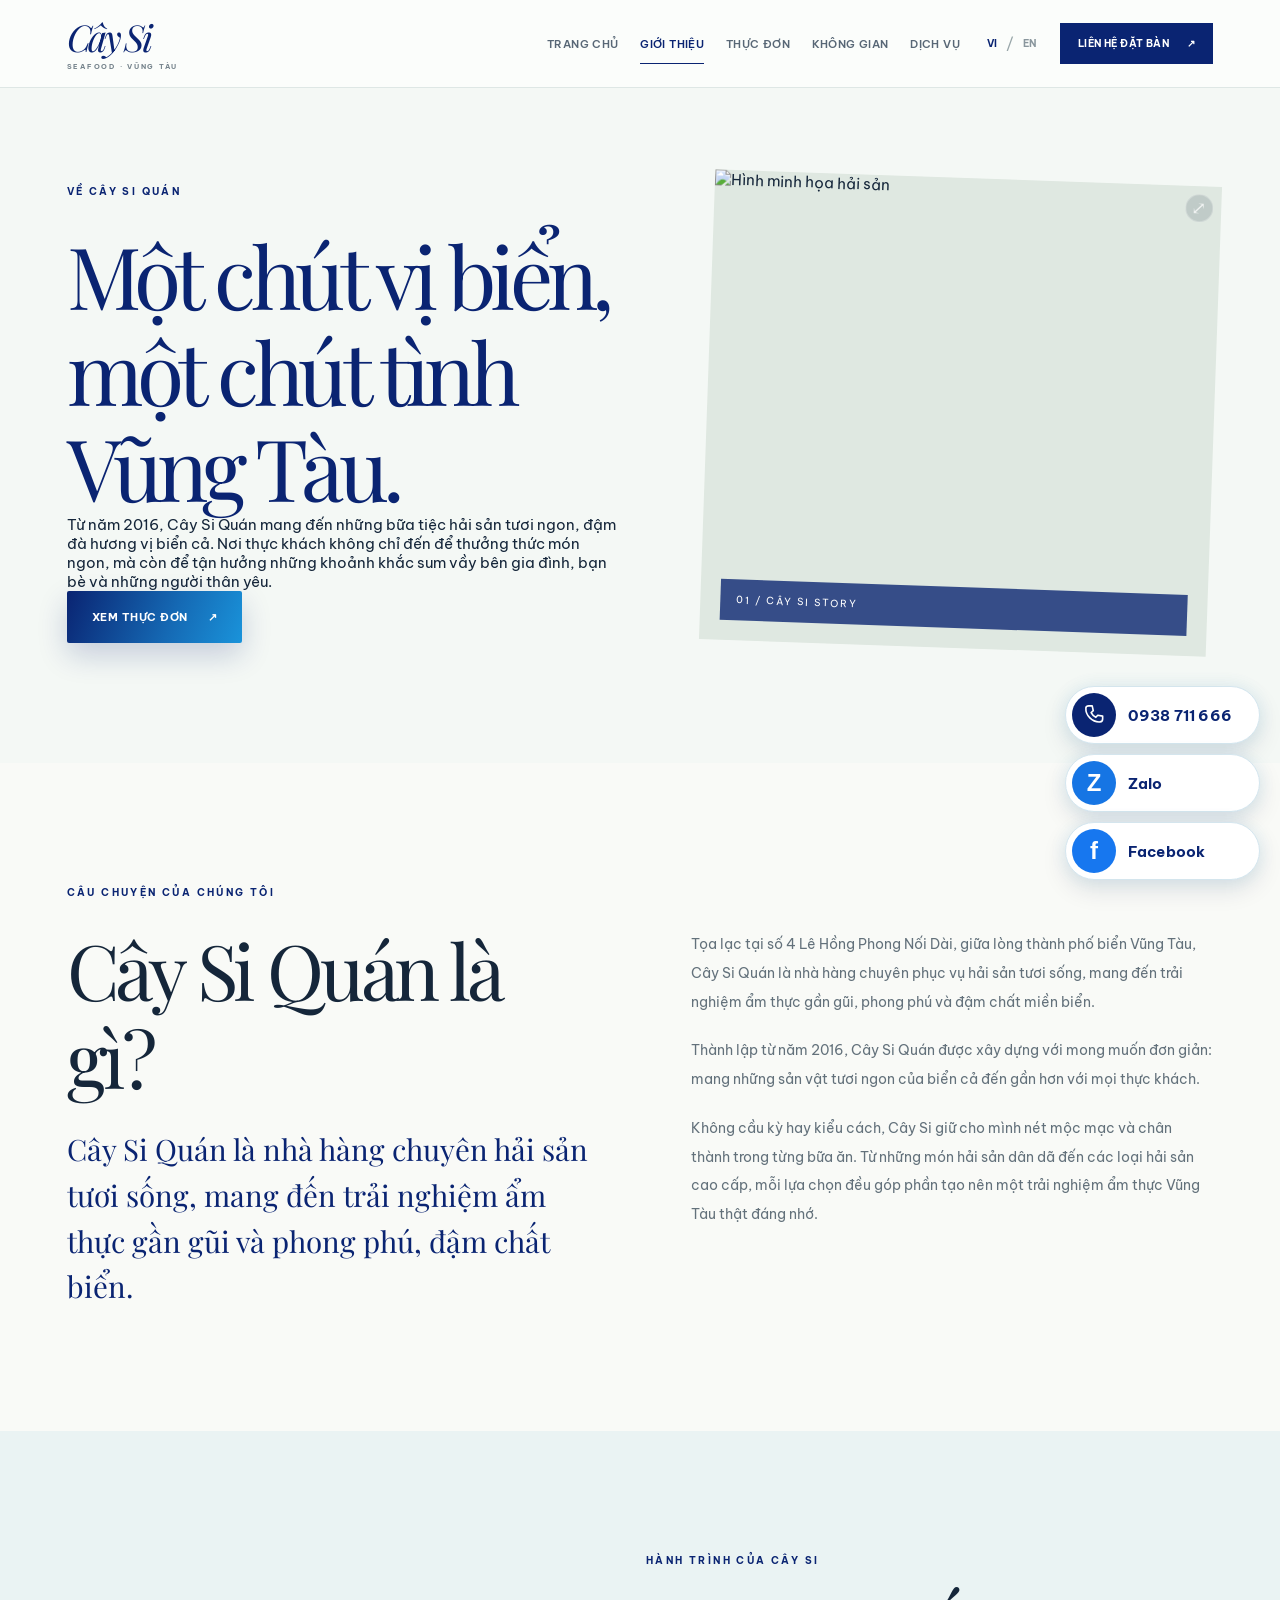
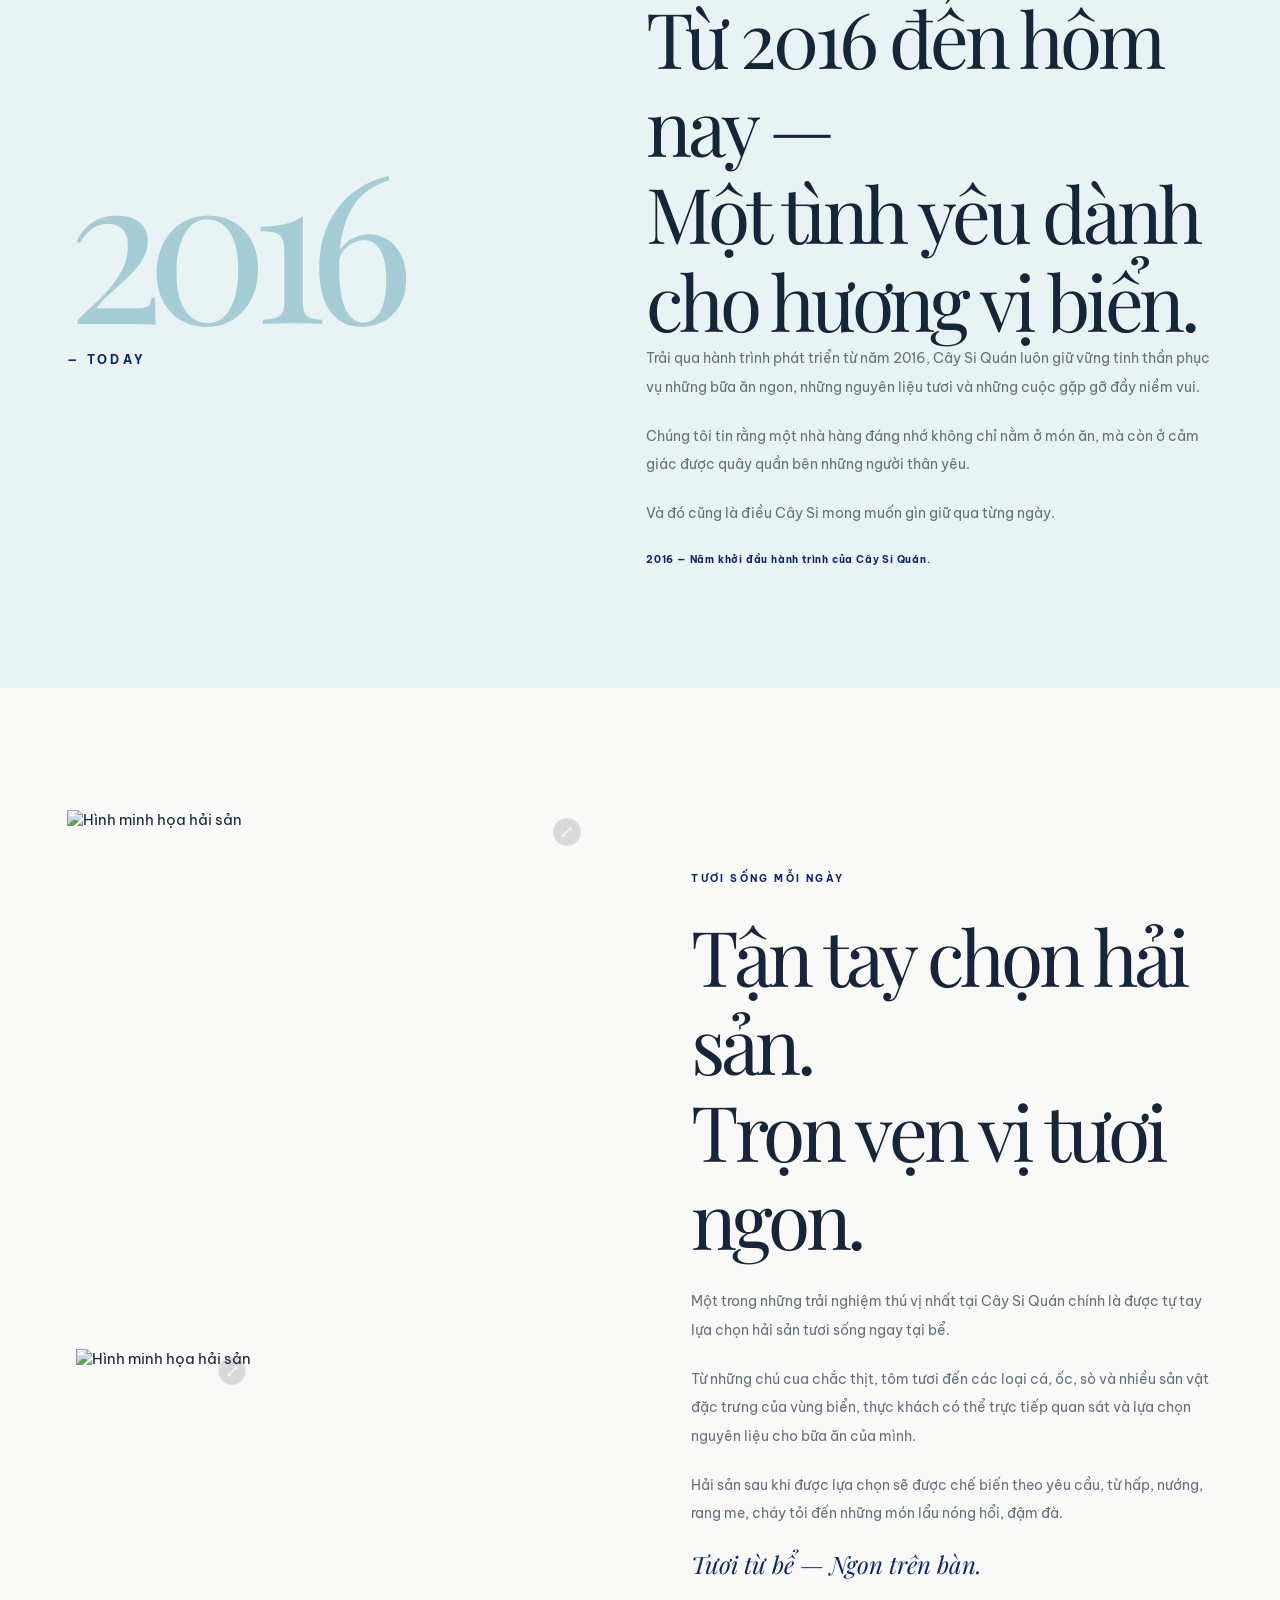
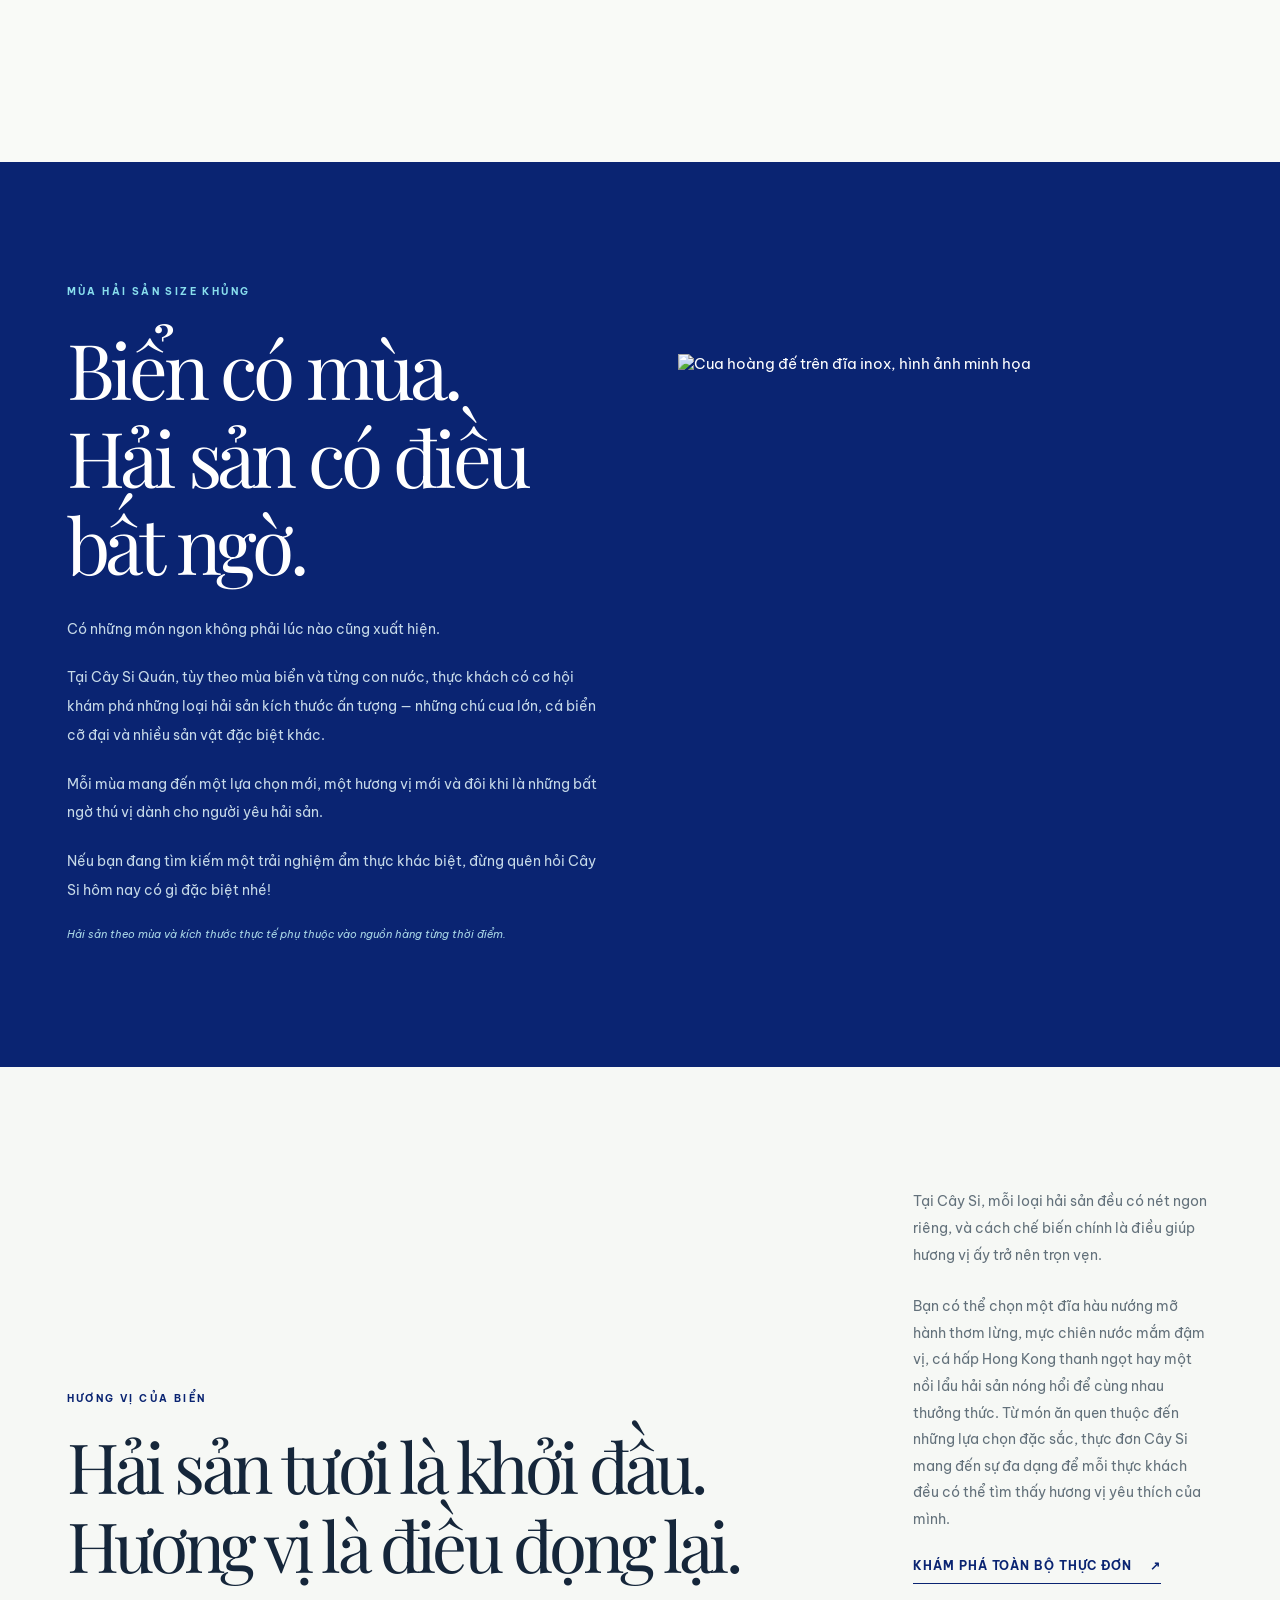
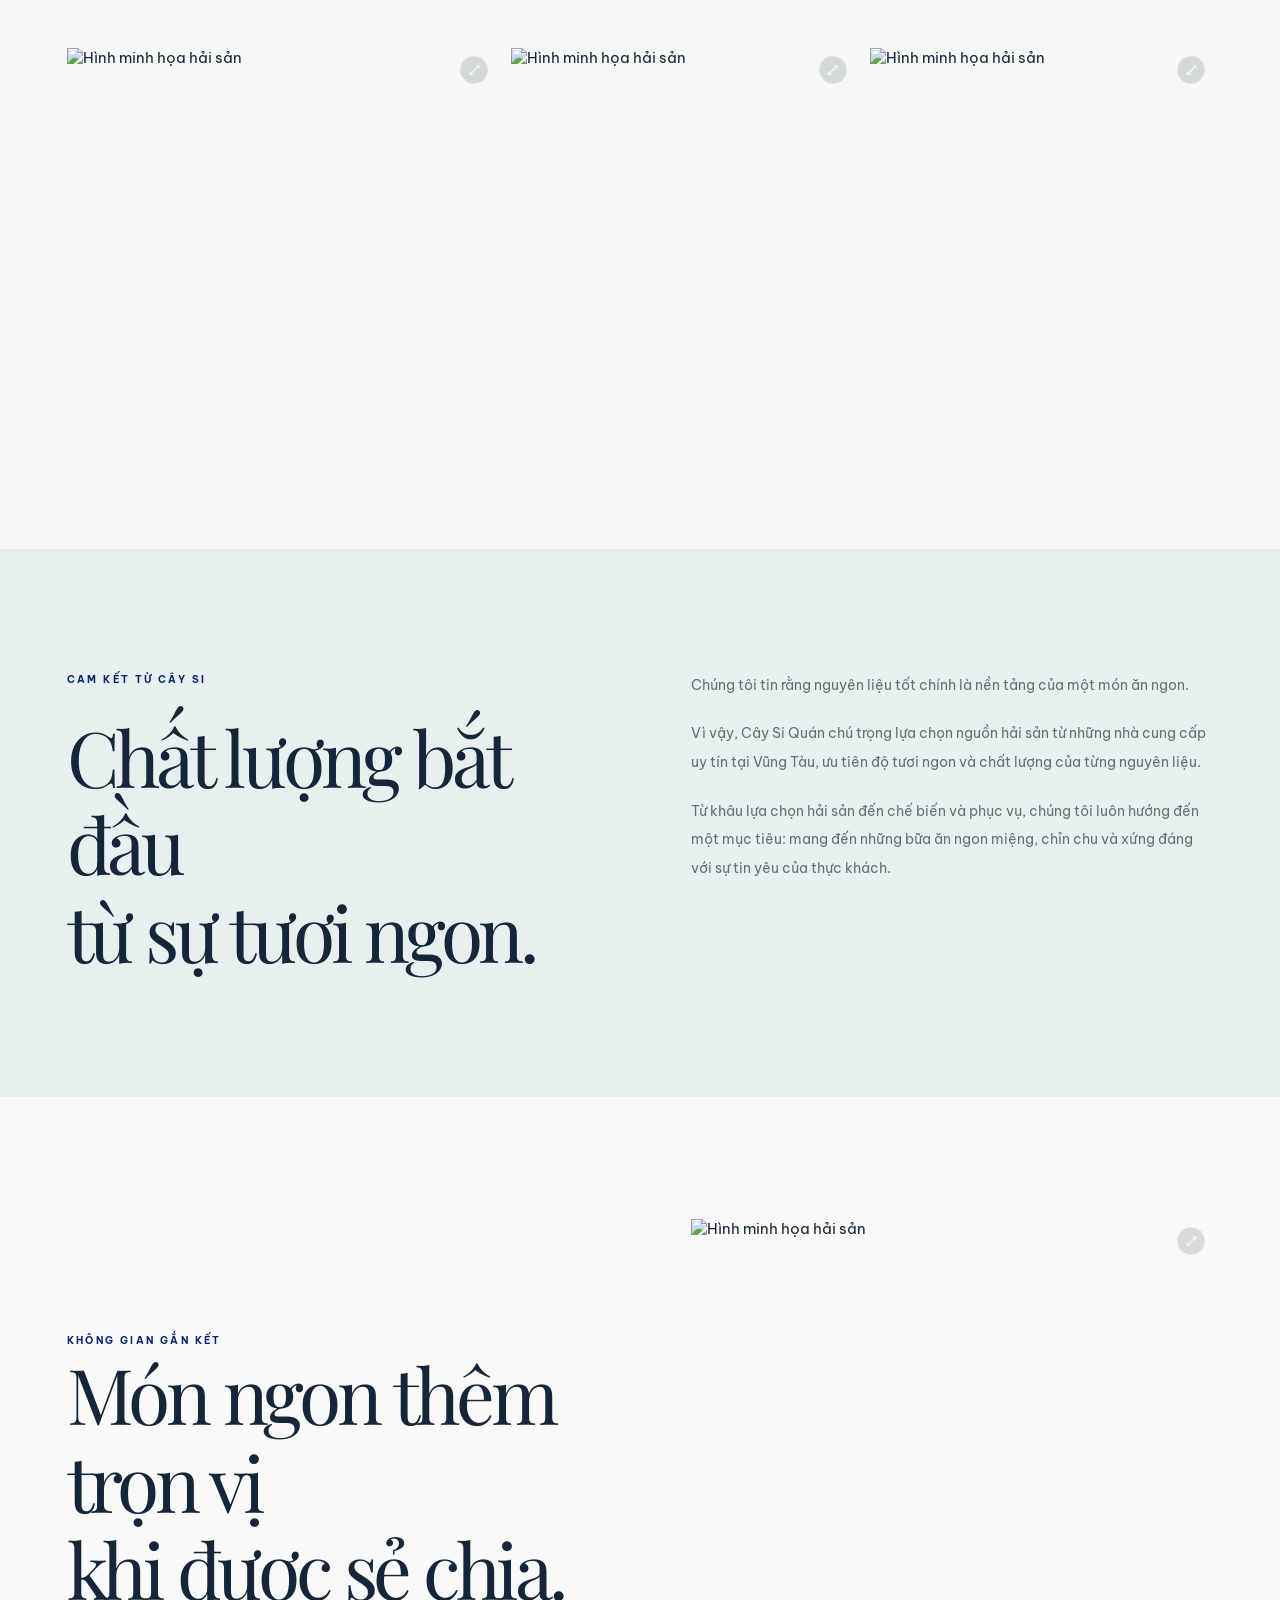
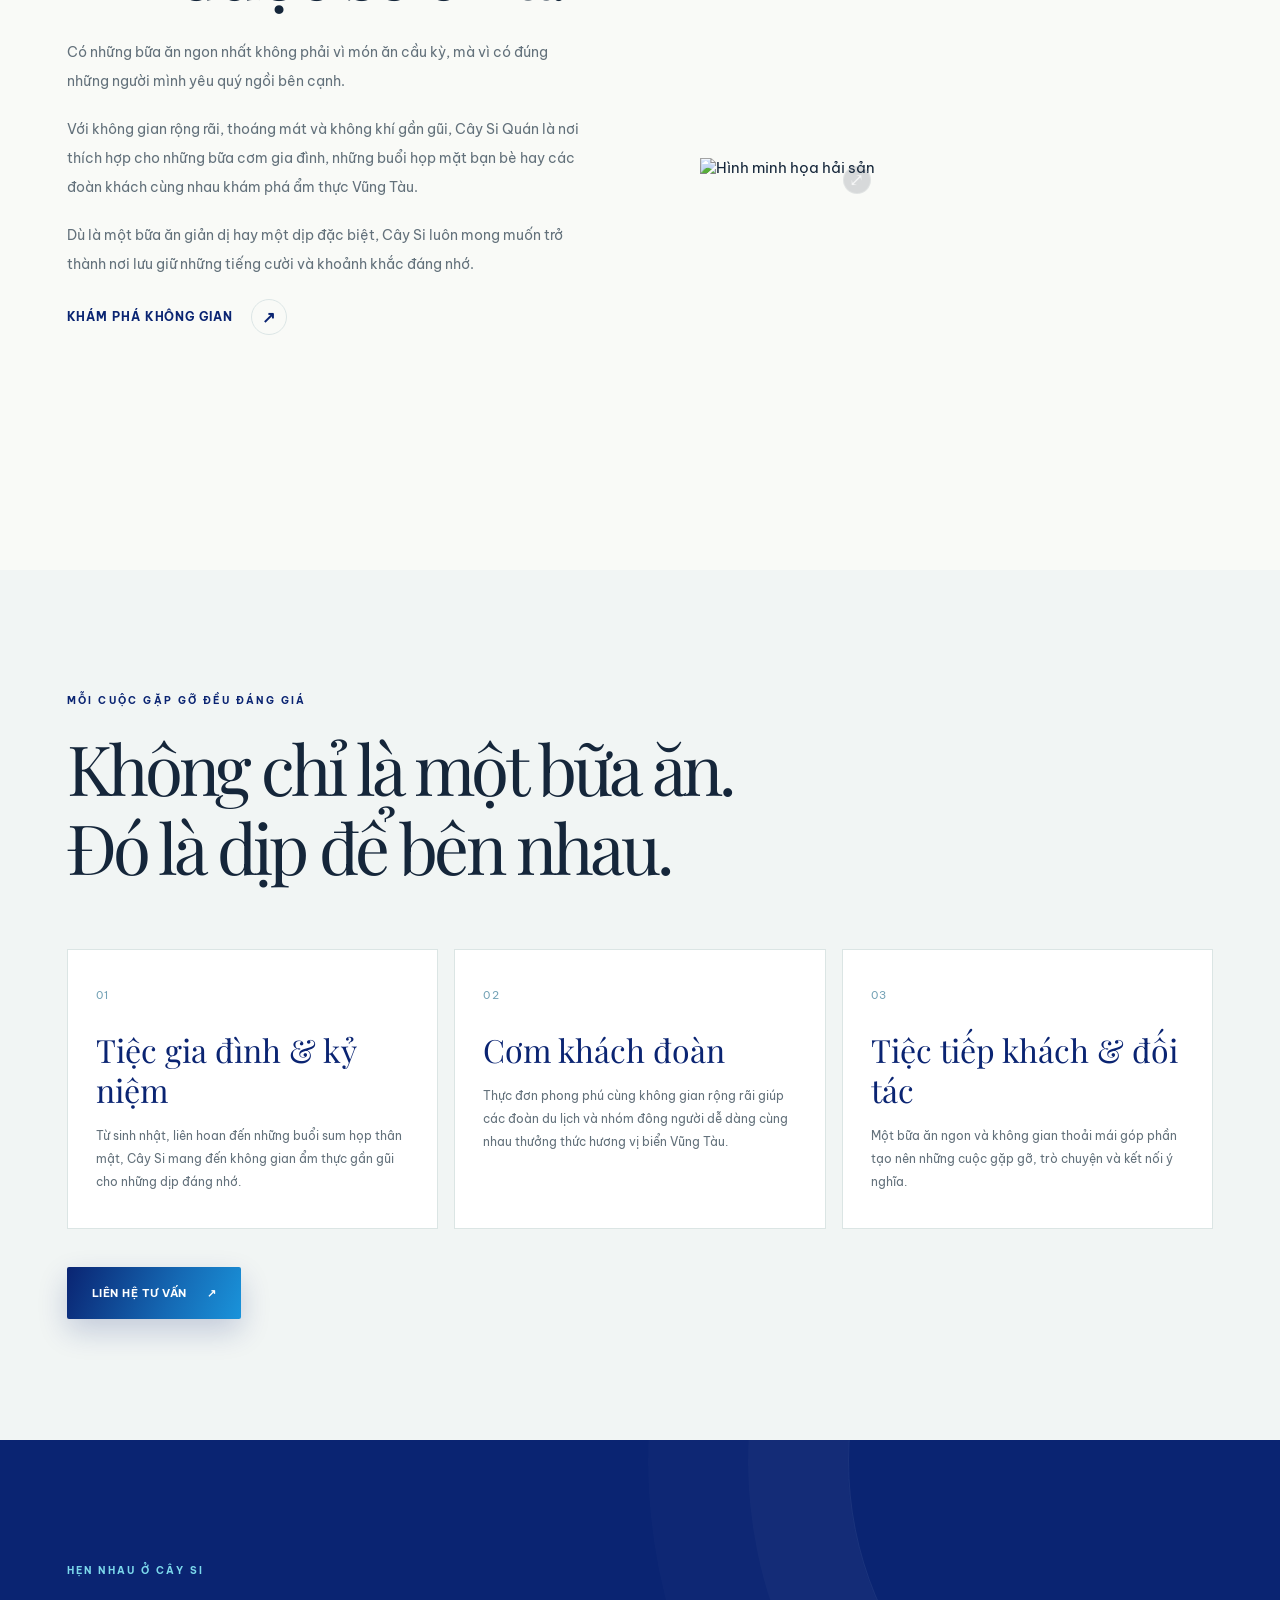
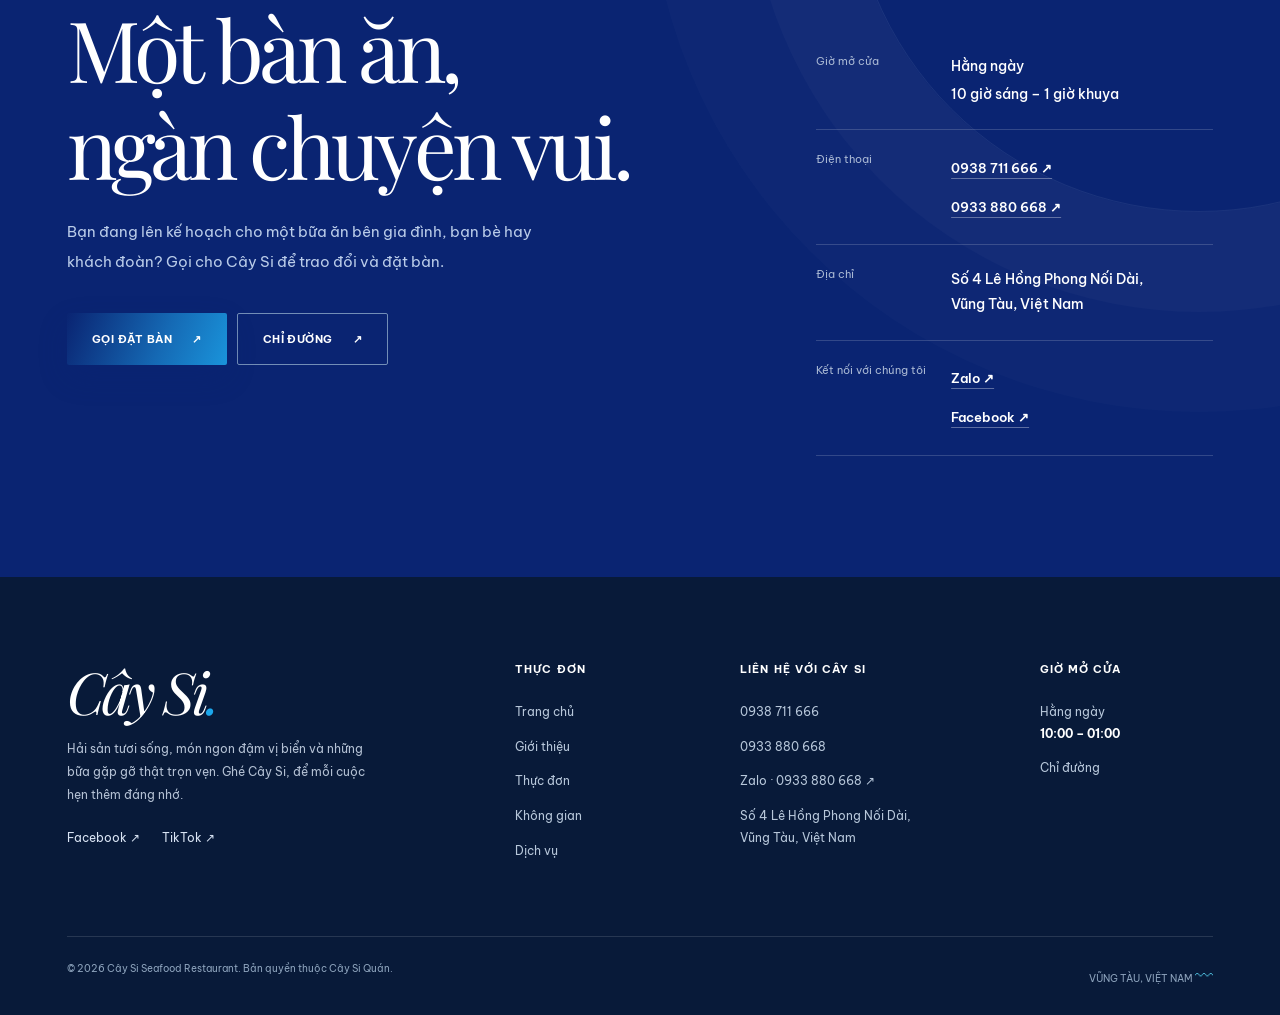
==== commit b3cd3316: "Fix mobile responsive, add lenis, add image dialog" ====
--- a/about/index.html
+++ b/about/index.html
@@ -24,14 +24,19 @@
         content="Khám phá Cây Si Quán – hải sản tươi sống, món ngon phong vị biển Vũng Tàu và những bữa ăn gắn kết bạn bè, gia đình."
         property="og:description" />
     <meta content="vi_VN" property="og:locale" />
-    <meta content="../assets/crab-editorial.webp" property="og:image" />
+    <meta content="../my-favicon/web-app-manifest-512x512.png" property="og:image" />
+    <meta content="image/png" property="og:image:type" />
+    <meta content="512" property="og:image:width" />
+    <meta content="512" property="og:image:height" />
+    <meta content="Cây Si" property="og:image:alt" />
     <title>Giới Thiệu Cây Si Quán | Hải Sản Tươi Sống Vũng Tàu</title>
     <link href="https://fonts.googleapis.com" rel="preconnect" />
     <link crossorigin="" href="https://fonts.gstatic.com" rel="preconnect" />
     <link
         href="https://fonts.googleapis.com/css2?family=Be+Vietnam+Pro:wght@300;400;500;600;700&amp;family=Playfair+Display:ital,wght@0,400;0,500;0,600;1,400;1,500&amp;display=swap"
         rel="stylesheet" />
-    <link href="../css/style.css?v=6.0" rel="stylesheet" />
+    <link href="../css/vendor/lenis-1.3.23.css" rel="stylesheet" />
+    <link href="../css/style.css?v=6.3" rel="stylesheet" />
     <script
         type="application/ld+json">{"@context": "https://schema.org", "@type": "Restaurant", "name": "Hải Sản Tươi Sống Vũng Tàu – Cây Si Quán", "description": "Nhà hàng hải sản tươi sống tại Vũng Tàu.", "servesCuisine": "Vietnamese Seafood", "telephone": "+84938711666", "address": {"@type": "PostalAddress", "streetAddress": "Số 4 Lê Hồng Phong Nối Dài", "addressLocality": "Vũng Tàu", "addressCountry": "VN"}, "sameAs": ["https://www.facebook.com/HaiSanTuoiSongVungTauCaySiQuan", "https://www.tiktok.com/@caysiquanvungtau"], "openingHours": "Mo-Su 10:00-01:00"}</script>
 </head>
@@ -111,8 +116,7 @@
                     <h2 class="display-heading" data-i18n="tankTitle"></h2>
                     <p data-i18n="tankP1"></p>
                     <p data-i18n="tankP2"></p>
-                    <p data-i18n="tankP3"></p><strong class="feature-signature" data-i18n="tankTag"></strong><small
-                        class="image-disclosure" data-i18n="tankPhotoNote"></small>
+                    <p data-i18n="tankP3"></p><strong class="feature-signature" data-i18n="tankTag"></strong>
                 </div>
             </div>
         </section>
@@ -291,8 +295,10 @@
     </div>
     <script defer="" src="../js/i18n.js"></script>
     <script defer="" src="../js/menu-data.js"></script>
-    <script defer="" src="../js/main.js?v=6.0"></script>
-    <script defer="" src="../js/motion.js?v=6.0"></script>
+    <script defer="" src="../js/vendor/lenis-1.3.23.min.js"></script>
+    <script defer="" src="../js/scroll.js?v=6.4"></script>
+    <script defer="" src="../js/main.js?v=6.3"></script>
+    <script defer="" src="../js/motion.js?v=6.2"></script>
 </body>
 
 </html>
--- a/css/vendor/lenis-1.3.23.css
+++ b/css/vendor/lenis-1.3.23.css
@@ -0,0 +1,26 @@
+html.lenis,
+html.lenis body {
+  height: auto;
+}
+
+.lenis:not(.lenis-autoToggle).lenis-stopped {
+  overflow: clip;
+}
+
+.lenis [data-lenis-prevent],
+.lenis [data-lenis-prevent-wheel],
+.lenis [data-lenis-prevent-touch],
+.lenis [data-lenis-prevent-vertical],
+.lenis [data-lenis-prevent-horizontal] {
+  overscroll-behavior: contain;
+}
+
+.lenis.lenis-smooth iframe {
+  pointer-events: none;
+}
+
+.lenis.lenis-autoToggle {
+  transition-property: overflow;
+  transition-duration: 1ms;
+  transition-behavior: allow-discrete;
+}
--- a/css/style.css
+++ b/css/style.css
@@ -22,7 +22,9 @@
 
 html {
     scroll-behavior: smooth;
-    scroll-padding-top: 100px
+    scroll-padding-top: 100px;
+    -webkit-text-size-adjust: 100%;
+    text-size-adjust: 100%
 }
 
 body {
@@ -133,7 +135,9 @@
 }
 
 .section-heading>div:first-child {
-    max-width: 720px
+    max-width: 720px;
+    min-width: 0;
+    overflow-wrap: break-word
 }
 
 .heading-aside {
@@ -165,12 +169,6 @@
     transition: gap .3s var(--ease), color .3s
 }
 
-.editorial-link:hover,
-.text-link:hover {
-    gap: 26px;
-    color: var(--ocean)
-}
-
 .round-arrow {
     width: 36px;
     height: 36px;
@@ -180,11 +178,6 @@
     place-items: center;
     font-size: 16px;
     transition: transform .3s, background .3s
-}
-
-.editorial-link:hover .round-arrow {
-    transform: rotate(45deg);
-    background: #eaf7ff
 }
 
 .editorial-link:has(.round-arrow) {
@@ -207,21 +200,11 @@
     transition: transform .3s var(--ease), box-shadow .3s var(--ease), background-position .7s
 }
 
-.btn:hover {
-    transform: translateY(-3px)
-}
-
 .btn-gradient {
     background: linear-gradient(115deg, var(--navy), #1573c1, #32bacc, var(--navy));
     background-size: 260% 100%;
     color: white;
     box-shadow: 0 13px 27px rgba(10, 36, 114, .17)
-}
-
-.btn-gradient:hover {
-    color: white;
-    background-position: 100% 0;
-    box-shadow: 0 19px 38px rgba(10, 36, 114, .23)
 }
 
 .btn-ghost {
@@ -256,15 +239,6 @@
 
 .skip-link:focus {
     top: 15px
-}
-
-.image-disclosure,
-.illustrative-caption {
-    font-size: 10px;
-    line-height: 1.65;
-    color: #7e8b94;
-    font-style: italic;
-    letter-spacing: .025em
 }
 
 /* HEADER */
@@ -688,10 +662,6 @@
     transition: transform .8s var(--ease)
 }
 
-.about-photo-wrap:hover img {
-    transform: scale(1.045)
-}
-
 .about-photo-wrap:after {
     content: '';
     position: absolute;
@@ -883,105 +853,9 @@
     transition: transform .3s
 }
 
-.category-tile:hover .category-icon {
-    transform: translate(5px, -5px)
-}
-
 /* GALLERY */
 .taste-gallery {
     background: #f0f5f4
-}
-
-.food-collage {
-    display: grid;
-    grid-template-columns: 1.2fr .76fr .76fr;
-    grid-template-rows: 220px 260px;
-    gap: 16px
-}
-
-.food-collage figure {
-    position: relative;
-    overflow: hidden;
-    background: #e5f1ed
-}
-
-.food-collage figure:after {
-    content: '';
-    position: absolute;
-    inset: 40% 0 0;
-    background: linear-gradient(transparent, #081e35ba);
-    pointer-events: none
-}
-
-.food-collage img {
-    width: 100%;
-    height: 100%;
-    object-fit: cover;
-    transition: transform .6s var(--ease)
-}
-
-.food-collage figure:hover img {
-    transform: scale(1.05)
-}
-
-.food-collage figcaption {
-    position: absolute;
-    z-index: 2;
-    bottom: 23px;
-    left: 25px;
-    display: grid;
-    gap: 7px;
-    color: white
-}
-
-.food-collage figcaption span {
-    font-size: 9px;
-    letter-spacing: .2em;
-    color: #cdeef2
-}
-
-.food-collage figcaption strong {
-    font-family: var(--serif);
-    font-size: 27px;
-    font-weight: 400
-}
-
-.food-big {
-    grid-row: span 2
-}
-
-.food-small:nth-child(2) {
-    grid-column: 2/4
-}
-
-.food-gallery-quote {
-    background: #0e397e;
-    color: white;
-    display: flex;
-    flex-direction: column;
-    justify-content: space-between;
-    padding: 28px
-}
-
-.food-gallery-quote>span {
-    color: #61e4e8;
-    font-size: 36px
-}
-
-.food-gallery-quote p {
-    font-family: var(--serif);
-    font-size: clamp(22px, 2.5vw, 37px);
-    line-height: 1.3
-}
-
-.food-gallery-quote .editorial-link {
-    color: #e5f9ff;
-    border-color: #c1e0f2;
-    margin-top: 12px
-}
-
-.taste-gallery .illustrative-caption {
-    margin-top: 12px
 }
 
 /* FEATURED MENU */
@@ -1138,10 +1012,6 @@
     line-height: 2;
     max-width: 380px;
     margin: 24px 0
-}
-
-.space-preview-content .image-disclosure {
-    font-size: 11px
 }
 
 .space-preview-content .editorial-link {
@@ -1366,11 +1236,6 @@
     transition: transform .25s, background .25s
 }
 
-.floating-contact a:hover {
-    transform: translateY(-3px);
-    background: #cff1f4
-}
-
 .floating-contact a:nth-child(2) {
     font-size: 19px;
     background: #1980e5;
@@ -1847,52 +1712,14 @@
 }
 
 /* SPACE PAGE */
-.space-disclosure {
-    padding-top: 65px;
-    padding-bottom: 35px
-}
-
-.space-disclosure-head {
-    display: flex;
-    gap: 25px;
-    background: #eaf1f1;
-    padding: 30px 36px;
-    border-left: 3px solid var(--ocean)
-}
-
-.space-disclosure-icon {
-    font-size: 36px;
-    color: #259db9
-}
-
-.space-disclosure h2 {
-    font-size: 20px;
-    font-weight: 600;
-    color: var(--navy);
-    margin-bottom: 8px
-}
-
-.space-disclosure p {
-    color: #617681;
-    line-height: 1.9;
-    font-size: 13px
-}
-
 .space-scenes {
-    padding-top: 40px
+    padding-top: clamp(64px, 8vw, 110px)
 }
 
 .space-scenes .section-heading>p {
     max-width: 320px;
     line-height: 2;
     color: var(--muted)
-}
-
-.scene-grid {
-    display: grid;
-    grid-template-columns: 1fr .9fr 1fr;
-    grid-template-rows: 260px 265px;
-    gap: 17px
 }
 
 .scene {
@@ -1908,63 +1735,12 @@
     transition: transform .6s
 }
 
-.scene:hover img {
-    transform: scale(1.05)
-}
-
 .scene:after {
     content: '';
     position: absolute;
     inset: 50% 0 0;
-    background: linear-gradient(transparent, #0a2549a8)
-}
-
-.scene>span {
-    position: absolute;
-    bottom: 21px;
-    left: 21px;
-    right: 21px;
-    z-index: 2;
-    color: white;
-    font-family: var(--serif);
-    font-size: 24px;
-    line-height: 1.35
-}
-
-.scene-a {
-    grid-row: 1/3
-}
-
-.scene-b {
-    grid-column: 2/4
-}
-
-.scene-c {
-    background: #0a2472
-}
-
-.scene-c:after {
-    display: none
-}
-
-.scene-abstract {
-    font-family: var(--serif);
-    font-size: 190px;
-    text-align: center;
-    color: #41a8d6;
-    opacity: .6;
-    position: absolute;
-    inset: 0;
-    display: grid;
-    place-items: center
-}
-
-.scene-d {
-    grid-column: 3
-}
-
-.space-scenes .illustrative-caption {
-    margin-top: 14px
+    background: linear-gradient(transparent, #0a2549a8);
+    pointer-events: none
 }
 
 /* SERVICES PAGE */
@@ -2029,10 +1805,6 @@
     font-size: 12px;
     line-height: 2;
     color: #547080
-}
-
-.services-list .illustrative-caption {
-    margin-top: 13px
 }
 
 /* TABLET / MOBILE */
@@ -2165,10 +1937,6 @@
         bottom: 30px
     }
 
-    .food-collage {
-        grid-template-rows: 180px 220px
-    }
-
     .footer-top {
         grid-template-columns: repeat(2, minmax(0, 1fr));
         gap: 50px
@@ -2375,36 +2143,6 @@
         font-size: clamp(25px, 4.5vw, 36px)
     }
 
-    .food-collage {
-        grid-template-columns: 1fr 1fr;
-        grid-template-rows: 250px 205px 200px
-    }
-
-    .food-big {
-        grid-row: 1/3;
-        grid-column: 1
-    }
-
-    .food-small:nth-child(2) {
-        grid-column: 2;
-        grid-row: 1
-    }
-
-    .food-gallery-quote {
-        grid-row: 2;
-        grid-column: 2;
-        padding: 19px
-    }
-
-    .food-small:last-child {
-        grid-row: 3;
-        grid-column: 1/3
-    }
-
-    .food-gallery-quote p {
-        font-size: 22px
-    }
-
     .featured-menu-grid {
         grid-template-columns: 1fr;
         gap: 36px
@@ -2514,35 +2252,6 @@
         grid-template-columns: 1fr;
         padding: 28px;
         gap: 28px
-    }
-
-    .scene-grid {
-        grid-template-columns: 1fr 1fr;
-        grid-template-rows: 260px 210px 210px
-    }
-
-    .scene-a {
-        grid-column: 1;
-        grid-row: 1/3
-    }
-
-    .scene-b {
-        grid-column: 2;
-        grid-row: 1
-    }
-
-    .scene-c {
-        grid-row: 2;
-        grid-column: 2
-    }
-
-    .scene-d {
-        grid-column: 1/3;
-        grid-row: 3
-    }
-
-    .scene>span {
-        font-size: 19px
     }
 
     .service-entry {
@@ -2641,7 +2350,6 @@
     }
 
     .crab-feature-inner {
-        min-height: 490px;
         padding: 35px var(--gutter)
     }
 
@@ -2652,11 +2360,13 @@
     .crab-feature-inner>img {
         width: 113%;
         max-width: none;
-        bottom: 94px;
+        top: 150px;
+        bottom: 120px;
         right: -63px
     }
 
     .crab-foot p {
+        padding-top: 280px;
         max-width: 180px
     }
 
@@ -2677,33 +2387,6 @@
     .category-icon {
         right: 14px;
         bottom: 14px
-    }
-
-    .food-collage {
-        gap: 10px;
-        grid-template-rows: 215px 190px 195px
-    }
-
-    .food-collage figcaption {
-        left: 14px;
-        bottom: 14px
-    }
-
-    .food-collage figcaption strong {
-        font-size: 21px
-    }
-
-    .food-gallery-quote {
-        padding: 14px
-    }
-
-    .food-gallery-quote p {
-        font-size: 18px
-    }
-
-    .food-gallery-quote .editorial-link {
-        font-size: 9px;
-        gap: 8px
     }
 
     .featured-item h3 {
@@ -2837,17 +2520,6 @@
         padding: 22px
     }
 
-    .scene-grid {
-        grid-template-rows: 205px 175px 190px;
-        gap: 10px
-    }
-
-    .scene>span {
-        font-size: 16px;
-        bottom: 14px;
-        left: 14px
-    }
-
     .service-visual {
         height: 290px
     }
@@ -2856,14 +2528,6 @@
         font-size: 43px
     }
 
-    .space-disclosure-head {
-        padding: 22px;
-        gap: 14px
-    }
-
-    .space-disclosure-icon {
-        font-size: 22px
-    }
 }
 
 @media(max-width:350px) {
@@ -2920,11 +2584,6 @@
 .header-book,
 .filter-btn {
     transition: background-position .8s var(--motion-ease), color var(--motion-hover) ease, border-color var(--motion-hover) ease, box-shadow var(--motion-hover) var(--motion-ease), transform var(--motion-hover) var(--motion-ease)
-}
-
-.btn:hover,
-.header-book:hover {
-    transform: translateY(-3px)
 }
 
 .btn:active,
@@ -2941,22 +2600,6 @@
     background-size: 250% 100%;
     background-position: 0 50%;
     box-shadow: 0 12px 30px rgba(10, 36, 114, .20)
-}
-
-@media(prefers-reduced-motion:no-preference) {
-    .btn-gradient {
-        animation: caysiGradientDrift 12s ease-in-out infinite alternate
-    }
-}
-
-@keyframes caysiGradientDrift {
-    from {
-        background-position: 0% 50%
-    }
-
-    to {
-        background-position: 100% 50%
-    }
 }
 
 .btn-gradient:after {
@@ -2970,13 +2613,8 @@
     transition: transform 850ms var(--motion-ease)
 }
 
-.btn-gradient:hover:after,
 .btn-gradient:focus-visible:after {
     transform: translateX(145%)
-}
-
-.btn-gradient:hover {
-    box-shadow: 0 20px 38px rgba(10, 36, 114, .26)
 }
 
 .btn-gradient span {
@@ -2999,22 +2637,6 @@
 }
 
 @media(hover:hover) and (pointer:fine) {
-    :is(.food-gallery-item, .live-seafood-grid figure, .space-preview-images figure, .about-cuisine-photos figure, .about-season-image, .scene, .service-visual):hover img {
-        transform: scale(1.045)
-    }
-
-    .category-tile:hover {
-        background: #eaf6f6;
-        transform: translateY(-3px);
-        box-shadow: 0 12px 30px #0a247210
-    }
-
-    .review-card:hover,
-    .occasion-grid article:hover {
-        transform: translateY(-4px);
-        box-shadow: 0 16px 40px #07265a10
-    }
-
     .menu-section-row:hover {
         background: #f1f8f8;
         padding-inline: 8px
@@ -3035,11 +2657,6 @@
 .editorial-link .round-arrow,
 .text-link>span:last-child {
     transition: transform var(--motion-hover) var(--motion-ease)
-}
-
-.editorial-link:hover .round-arrow,
-.text-link:hover>span:last-child {
-    transform: translate(3px, -3px)
 }
 
 .menu-section-row {
@@ -3057,19 +2674,20 @@
 .floating-contact a:nth-child(2),
 .floating-contact a:nth-child(3) {
     width: auto;
-    min-width: 165px;
-    height: 47px;
+    min-width: 195px;
+    height: 58px;
+    position: relative;
     display: flex;
     align-items: center;
     justify-content: flex-start;
     gap: 12px;
-    padding: 5px 15px 5px 5px;
+    padding: 6px 20px 6px 6px;
     background: #fff;
     border-radius: 999px;
     box-shadow: 0 9px 25px #07234920;
     color: var(--navy);
     font-family: var(--sans);
-    font-size: 12px;
+    font-size: 15px;
     font-weight: 700;
     line-height: 1.1;
     white-space: nowrap;
@@ -3077,29 +2695,21 @@
     transition: transform 260ms var(--motion-ease), box-shadow 260ms var(--motion-ease), background 260ms ease
 }
 
-.floating-contact a:hover,
-.floating-contact a:nth-child(2):hover,
-.floating-contact a:nth-child(3):hover {
-    background: #fff;
-    transform: translateX(-4px);
-    box-shadow: 0 12px 32px #0723492b
-}
-
 .float-icon {
-    width: 36px;
-    height: 36px;
+    width: 44px;
+    height: 44px;
     display: grid;
     place-items: center;
     border-radius: 50%;
     background: var(--navy);
     color: #fff;
     flex-shrink: 0;
-    font: bold 19px Arial, sans-serif
+    font: bold 24px Arial, sans-serif
 }
 
 .float-icon svg {
-    width: 18px;
-    height: 18px;
+    width: 23px;
+    height: 23px;
     fill: none;
     stroke: currentColor;
     stroke-width: 1.7;
@@ -3116,8 +2726,32 @@
 }
 
 .float-label {
-    font: 700 12px var(--sans);
+    font: 700 15px var(--sans);
     letter-spacing: .01em
+}
+
+/* A soft halo pulses independently of the link's hover shadow. */
+.floating-contact a::before {
+    content: '';
+    position: absolute;
+    inset: 0;
+    border-radius: inherit;
+    pointer-events: none;
+    box-shadow: 0 0 16px 3px #1ca7ec40;
+    opacity: .25;
+}
+
+@media (prefers-reduced-motion: no-preference) {
+    .floating-contact a::before {
+        animation: contactGlow 3.6s ease-in-out infinite;
+    }
+    .floating-contact a:nth-child(2)::before { animation-delay: .6s; }
+    .floating-contact a:nth-child(3)::before { animation-delay: 1.2s; }
+}
+
+@keyframes contactGlow {
+    0%, 100% { opacity: .25; }
+    50% { opacity: .8; }
 }
 
 /* Contact channels should always have separate, readable tap targets. */
@@ -3154,59 +2788,6 @@
     text-decoration-color: currentColor
 }
 
-/* HOMEPAGE: expanded editorial food gallery, bigger photographs. */
-.taste-gallery .food-collage {
-    display: grid;
-    grid-template-columns: repeat(4, minmax(0, 1fr));
-    grid-template-rows: repeat(3, minmax(238px, auto));
-    gap: 16px
-}
-
-.food-collage>.food-gallery-item {
-    grid-column: auto;
-    grid-row: auto;
-    min-width: 0;
-    min-height: 238px;
-    position: relative;
-    overflow: hidden
-}
-
-.food-collage>.food-feature {
-    grid-column: span 2;
-    grid-row: span 2;
-    min-height: 492px
-}
-
-.food-collage>.food-gallery-quote {
-    min-height: 238px
-}
-
-.food-collage>.food-gallery-item img {
-    width: 100%;
-    height: 100%;
-    object-fit: cover;
-    position: absolute;
-    inset: 0
-}
-
-.food-collage>.food-gallery-item figcaption {
-    right: 12px;
-    bottom: 22px;
-    left: 22px
-}
-
-.food-collage>.food-gallery-item figcaption strong {
-    font-size: clamp(20px, 2vw, 29px);
-    line-height: 1.25
-}
-
-.food-collage>.food-feature figcaption strong {
-    font-size: clamp(29px, 3vw, 44px)
-}
-
-.food-collage>.food-feature img {
-    object-position: center center
-}
 
 /* HOMEPAGE: the seafood tank experience, using only supplied illustrative photography. */
 .live-seafood-section {
@@ -3256,13 +2837,6 @@
     color: #fff;
     font-family: var(--serif);
     font-size: clamp(20px, 2.4vw, 34px)
-}
-
-.live-seafood-section .image-disclosure {
-    color: #849199;
-    font-size: 11px;
-    margin-top: 12px;
-    line-height: 1.7
 }
 
 /* Review cards: explicitly labelled sample entries. */
@@ -3496,14 +3070,6 @@
     font: italic 24px var(--serif)
 }
 
-.about-feature-copy .image-disclosure {
-    display: block;
-    font-size: 10px;
-    color: #91a0a6;
-    margin-top: 18px;
-    line-height: 1.7
-}
-
 .about-season {
     background: #0a2472;
     color: #fff
@@ -3630,14 +3196,6 @@
         grid-template-columns: repeat(2, minmax(0, 1fr))
     }
 
-    .taste-gallery .food-collage {
-        grid-template-rows: repeat(3, minmax(190px, auto))
-    }
-
-    .food-collage>.food-feature {
-        min-height: 396px
-    }
-
     .about-year-layout {
         gap: 34px
     }
@@ -3661,18 +3219,18 @@
     .floating-contact a,
     .floating-contact a:nth-child(2),
     .floating-contact a:nth-child(3) {
-        width: 44px;
-        min-width: 44px;
-        height: 44px;
-        min-height: 44px;
+        width: 54px;
+        min-width: 54px;
+        height: 54px;
+        min-height: 54px;
         padding: 4px;
         justify-content: center;
         border-radius: 50%
     }
 
     .float-icon {
-        width: 36px;
-        height: 36px
+        width: 44px;
+        height: 44px
     }
 
     .float-label {
@@ -3681,28 +3239,6 @@
 
     .contact-info-row {
         grid-template-columns: 115px minmax(0, 1fr)
-    }
-
-    .taste-gallery .food-collage {
-        grid-template-columns: repeat(2, minmax(0, 1fr));
-        grid-template-rows: auto;
-        gap: 12px
-    }
-
-    .food-collage>.food-gallery-item {
-        min-height: 235px;
-        grid-column: auto;
-        grid-row: auto
-    }
-
-    .food-collage>.food-feature {
-        grid-column: 1/-1;
-        grid-row: auto;
-        min-height: 420px
-    }
-
-    .food-collage>.food-gallery-quote {
-        min-height: 235px
     }
 
     .live-seafood-grid {
@@ -3797,15 +3333,15 @@
     .floating-contact a,
     .floating-contact a:nth-child(2),
     .floating-contact a:nth-child(3) {
-        width: 42px;
-        min-width: 42px;
-        height: 42px;
-        min-height: 42px
+        width: 50px;
+        min-width: 50px;
+        height: 50px;
+        min-height: 50px
     }
 
     .float-icon {
-        width: 34px;
-        height: 34px
+        width: 40px;
+        height: 40px
     }
 
     .contact-info-row {
@@ -3815,30 +3351,6 @@
 
     .contact-link-stack a {
         font-size: 12px
-    }
-
-    .taste-gallery .food-collage {
-        gap: 9px
-    }
-
-    .food-collage>.food-feature {
-        min-height: 330px
-    }
-
-    .food-collage>.food-gallery-item {
-        min-height: 200px
-    }
-
-    .food-collage>.food-gallery-quote {
-        min-height: 200px
-    }
-
-    .food-collage>.food-gallery-item figcaption strong {
-        font-size: 19px
-    }
-
-    .food-collage>.food-feature figcaption strong {
-        font-size: 27px
     }
 
     .live-seafood-grid {
@@ -3907,21 +3419,6 @@
 
     .occasion-grid h3 {
         margin: 18px 0 10px
-    }
-}
-
-@media(prefers-reduced-motion:reduce) {
-    .btn-gradient {
-        animation: none !important;
-        background-position: 20% 50%
-    }
-
-    .btn-gradient:after {
-        display: none
-    }
-
-    :is(.food-gallery-item, .live-seafood-grid figure, .space-preview-images figure, .about-cuisine-photos figure, .about-season-image, .category-tile, .review-card, .occasion-grid article):hover {
-        transform: none !important
     }
 }
 
@@ -3938,59 +3435,54 @@
     --caysi-ease-inout: cubic-bezier(.45, 0, .20, 1);
 }
 
-/* Four distinct reveal compositions rather than identical fade-ups. */
+/* Entrance motion only owns opacity and individual transforms. Keeping
+   native clip-path/filter/transform untouched avoids image and text jumps. */
 html.caysi-motion-ready .caysi-reveal {
     --caysi-reveal-delay: 0ms;
     --caysi-reveal-duration: 820ms;
     opacity: 0;
     translate: 0 28px;
-    transition-property: opacity, translate, scale, clip-path, filter;
-    transition-duration: var(--caysi-reveal-duration);
-    transition-timing-function: var(--caysi-silk);
-    transition-delay: var(--caysi-reveal-delay);
-    will-change: opacity, translate;
-}
-
-/* Headline: editorial wipe up, with a stronger rise than body copy. */
+    transition: opacity var(--caysi-reveal-duration) var(--caysi-silk) var(--caysi-reveal-delay),
+        translate var(--caysi-reveal-duration) var(--caysi-silk) var(--caysi-reveal-delay),
+        scale var(--caysi-reveal-duration) var(--caysi-silk) var(--caysi-reveal-delay),
+        transform 440ms var(--caysi-silk), box-shadow 440ms var(--caysi-silk),
+        background-color 320ms ease, color 280ms ease, border-color 280ms ease,
+        background-position 850ms var(--caysi-silk), gap 280ms ease, padding 280ms ease;
+}
+
+/* No headline masks: Vietnamese accents remain visible during the reveal. */
 html.caysi-motion-ready .caysi-reveal.motion-title {
     --caysi-reveal-duration: 1060ms;
     opacity: .15;
-    translate: 0 43px;
-    clip-path: inset(0 0 95% 0);
-    will-change: opacity, translate, clip-path;
-}
-
-/* Image reveal: the frame itself opens while gently scaling in. */
+    translate: 0 24px;
+}
+
+/* The image frame keeps its original decorative clipping. */
 html.caysi-motion-ready .caysi-reveal.motion-image {
     --caysi-reveal-duration: 1120ms;
     opacity: .28;
     translate: 0 24px;
-    scale: 1.035;
-    clip-path: inset(0 0 24% 0);
-    will-change: opacity, translate, clip-path;
+    scale: 1.02;
 }
 
 /* Cards rise and settle with a restrained spatial pop. */
 html.caysi-motion-ready .caysi-reveal.motion-card {
     --caysi-reveal-duration: 910ms;
     opacity: 0;
-    translate: 0 38px;
-    scale: .965;
-    will-change: opacity, translate, scale;
+    translate: 0 28px;
+    scale: .98;
 }
 
 html.caysi-motion-ready .caysi-reveal.motion-copy {
     opacity: 0;
-    translate: 0 27px;
-    filter: blur(2px);
+    translate: 0 20px;
 }
 
 html.caysi-motion-ready .caysi-reveal.is-visible {
     opacity: 1;
     translate: 0 0;
     scale: 1;
-    clip-path: inset(0 0 0 0);
-    filter: blur(0);
+    will-change: opacity, translate;
 }
 
 /* Force the first hidden frame without transitions, preventing flash/cancel. */
@@ -3998,49 +3490,35 @@
     transition: none !important;
 }
 
-/* A real reduced-motion preference is not a reason to hide content. This
-   mode retains a short fade but removes large movement, masks and scaling. */
-@media (prefers-reduced-motion: reduce) {
-    html[data-motion-mode="soft-fade"].caysi-motion-ready .caysi-reveal {
-        --caysi-reveal-duration: 480ms;
-        opacity: .08;
-        translate: none;
-        scale: 1;
-        clip-path: none;
-        filter: none;
-        will-change: opacity;
-    }
-}
-
+/* Also used when a browser supports opacity but not translate/scale. */
 html[data-motion-mode="soft-fade"].caysi-motion-ready .caysi-reveal {
-    --caysi-reveal-duration: 480ms;
+    --caysi-reveal-duration: 200ms;
     opacity: .08;
     translate: none;
     scale: 1;
-    clip-path: none;
-    filter: none;
-    will-change: opacity;
 }
 
 html[data-motion-mode="soft-fade"].caysi-motion-ready .caysi-reveal.is-visible {
     opacity: 1;
-}
-
-@media (max-width: 768px) {
+    will-change: opacity;
+}
+
+@media (max-width: 940px), (hover: none), (pointer: coarse) {
     html[data-motion-mode="editorial"].caysi-motion-ready .caysi-reveal {
-        --caysi-reveal-duration: 730ms;
-        translate: 0 18px;
+        --caysi-reveal-duration: 620ms;
+        translate: 0 12px;
+        scale: 1;
     }
 
     html[data-motion-mode="editorial"].caysi-motion-ready .caysi-reveal.motion-title {
-        --caysi-reveal-duration: 880ms;
-        translate: 0 30px;
+        --caysi-reveal-duration: 500ms;
+        translate: none;
     }
 
     html[data-motion-mode="editorial"].caysi-motion-ready .caysi-reveal.motion-image {
-        --caysi-reveal-duration: 900ms;
-        translate: 0 15px;
-        scale: 1.02;
+        --caysi-reveal-duration: 700ms;
+        translate: 0 12px;
+        scale: 1;
     }
 
     html[data-motion-mode="editorial"].caysi-motion-ready .caysi-reveal.is-visible {
@@ -4059,13 +3537,9 @@
         color 280ms ease,
         border-color 280ms ease,
         background-position 850ms var(--caysi-silk);
-    transform: translateZ(0);
-    backface-visibility: hidden;
 }
 
 .btn-gradient {
-    animation: none !important;
-    /* remove old continuously moving gradient */
     background-size: 235% 100%;
     background-position: 0% 50%;
     transition: transform 440ms var(--caysi-silk),
@@ -4085,8 +3559,6 @@
         box-shadow 550ms var(--caysi-silk),
         background-color 400ms ease,
         border-color 400ms ease;
-    transform: translateZ(0);
-    backface-visibility: hidden;
 }
 
 .category-tile {
@@ -4111,7 +3583,6 @@
 :is(.food-gallery-item, .scene, .live-seafood-grid figure, .space-preview-images figure, .about-cuisine-photos figure, .service-visual, .about-season-image, .about-photo-img) img {
     transition: transform 850ms var(--caysi-silk);
     transform: scale(1);
-    backface-visibility: hidden;
 }
 
 .food-gallery-item figcaption {
@@ -4121,6 +3592,23 @@
 
 /* Interactive hover only on devices with a real hover pointer. */
 @media (hover: hover) and (pointer: fine) {
+
+    .editorial-link:hover,
+    .text-link:hover {
+        gap: 26px;
+        color: var(--ocean);
+    }
+    .editorial-link:hover .round-arrow,
+    .text-link:hover > span:last-child { transform: translate(3px, -3px); }
+    .editorial-link:hover .round-arrow { background: #eaf7ff; }
+    .btn-gradient:hover::after { transform: translateX(145%); }
+    .floating-contact a:hover,
+    .floating-contact a:nth-child(2):hover,
+    .floating-contact a:nth-child(3):hover {
+        background: #fff;
+        transform: translateX(-4px);
+        box-shadow: 0 12px 32px #0723492b;
+    }
 
     .btn:hover,
     .btn:focus-visible,
@@ -4204,48 +3692,265 @@
 }
 
 @media (prefers-reduced-motion: reduce) {
-
+    html { scroll-behavior: auto; }
+    .site-header,
+    .main-nav,
+    .nav-toggle span { transition: none; }
+    .editorial-link:hover,
+    .text-link:hover { gap: 18px; }
+    .menu-section-row:hover { padding-inline: 0; }
     .btn,
     .header-book,
+    .filter-btn,
     .category-tile,
     .review-card,
     .occasion-grid article,
-    .food-gallery-item {
-        transition-duration: 200ms;
+    .food-gallery-item,
+    .floating-contact a {
+        transition-duration: 150ms;
     }
 
     .btn-gradient::after {
         display: none;
     }
 
-    .category-tile:hover,
-    .review-card:hover,
-    .occasion-grid article:hover,
-    .food-gallery-item:hover {
-        transform: none;
-    }
-
-    :is(.food-gallery-item, .scene, .live-seafood-grid figure, .space-preview-images figure, .about-cuisine-photos figure, .service-visual, .about-season-image, .about-photo-wrap):hover img {
-        transform: none;
-    }
-}
-
-/* Minimal but perceptible hover feedback even with reduced motion enabled. */
-@media (prefers-reduced-motion: reduce) and (hover: hover) and (pointer: fine) {
-
-    .btn:hover,
-    .btn:focus-visible,
-    .header-book:hover,
-    .header-book:focus-visible {
-        transform: translateY(-2px);
-    }
-
-    .category-tile.category-tile:hover,
-    .category-tile.category-tile:focus-visible,
-    .review-card.review-card:hover,
-    .occasion-grid article:hover,
-    .food-gallery-item.food-gallery-item:hover {
-        transform: translateY(-2px) !important;
-        transition-duration: 240ms;
-    }
-}+    :is(.btn, .header-book, .filter-btn, .category-tile, .review-card, .occasion-grid article, .food-gallery-item, .floating-contact a):is(:hover, :focus-visible, :active),
+    .category-tile:is(:hover, :focus-visible) .category-icon,
+    .editorial-link:hover .round-arrow,
+    .text-link:hover > span:last-child,
+    :is(.food-gallery-item, .scene, .live-seafood-grid figure, .space-preview-images figure, .about-cuisine-photos figure, .service-visual, .about-season-image, .about-photo-wrap):hover img,
+    .food-gallery-item:hover figcaption {
+        transform: none !important;
+    }
+
+    html.caysi-motion-ready .caysi-reveal {
+        --caysi-reveal-duration: 200ms !important;
+        transition-delay: 0s !important;
+        translate: none !important;
+        scale: 1 !important;
+    }
+}
+
+/* Mobile headings fit the available line width. */
+@media (max-width: 940px) {
+    .section-heading > div:first-child { width: 100%; }
+}
+
+.image-viewer-frame { position: relative; }
+.image-viewer-frame img { cursor: zoom-in; }
+.image-viewer-trigger {
+    position: absolute;
+    top: 8px;
+    right: 8px;
+    z-index: 2;
+    display: grid;
+    place-items: center;
+    width: 28px;
+    height: 28px;
+    padding: 0;
+    border: 1px solid #ffffff40;
+    border-radius: 50%;
+    background: #15263a26;
+    color: #ffffffbf;
+    font-size: 18px;
+    line-height: 1;
+    transition: background-color 180ms ease, color 180ms ease;
+}
+.image-viewer-trigger:hover,
+.image-viewer-trigger:focus-visible {
+    background: #15263a66;
+    color: #fff;
+}
+.image-viewer-open { overflow: hidden; }
+.image-viewer {
+    position: fixed;
+    inset: 0;
+    width: 100%;
+    max-width: none;
+    height: 100%;
+    height: 100dvh;
+    max-height: none;
+    margin: 0;
+    padding: 68px 16px 58px;
+    border: 0;
+    background: #08121df2;
+    color: #fff;
+}
+.image-viewer[open] { display: flex; align-items: center; justify-content: center; }
+.image-viewer::backdrop { background: #08121d; }
+.image-viewer-photo { max-width: 100%; max-height: 100%; object-fit: contain; }
+.image-viewer-close {
+    position: absolute;
+    top: max(12px, env(safe-area-inset-top));
+    right: max(16px, env(safe-area-inset-right));
+    width: 44px;
+    height: 44px;
+    border: 1px solid #ffffff80;
+    border-radius: 50%;
+    color: #fff;
+    background: transparent;
+    font-size: 32px;
+}
+.image-viewer-original {
+    position: absolute;
+    bottom: max(20px, env(safe-area-inset-bottom));
+    left: 50%;
+    transform: translateX(-50%);
+    text-decoration: underline;
+    white-space: nowrap;
+}
+
+/* Photo-led Space gallery: generous frames with alternating proportions. */
+.space-scenes > .container {
+    width: min(calc(100% - clamp(16px, 3vw, 48px) * 2), 1560px);
+}
+.space-scenes .section-heading { padding-inline: clamp(0px, 2vw, 32px); }
+.space-scenes .section-heading h2 {
+    font-family: var(--serif);
+    font-size: clamp(40px, 5.4vw, 84px);
+    line-height: 1.14;
+    letter-spacing: -.055em;
+    white-space: pre-line;
+}
+.scene-grid {
+    display: grid;
+    grid-template-columns: repeat(12, minmax(0, 1fr));
+    gap: clamp(12px, 1.8vw, 28px);
+}
+.scene-grid > .scene {
+    grid-column: span 4;
+    height: clamp(320px, 32vw, 480px);
+    border-radius: 6px;
+    isolation: isolate;
+}
+.scene-grid > .scene:nth-child(1),
+.scene-grid > .scene:nth-child(6) { grid-column: span 7; }
+.scene-grid > .scene:nth-child(2),
+.scene-grid > .scene:nth-child(7) { grid-column: span 5; }
+.scene-grid > .scene:nth-child(-n+2) { height: clamp(440px, 44vw, 660px); }
+.scene-grid > .scene:nth-child(n+8) { grid-column: span 6; }
+.scene-grid > .scene:nth-child(n+6) { height: clamp(360px, 36vw, 540px); }
+.scene figcaption {
+    position: absolute;
+    inset: auto 28px 28px;
+    z-index: 1;
+    display: grid;
+    gap: 10px;
+    color: #fff;
+    pointer-events: none;
+}
+.scene figcaption small {
+    font: 600 10px var(--sans);
+    letter-spacing: .2em;
+    opacity: .8;
+}
+.scene figcaption > span {
+    font-family: var(--serif);
+    font-size: clamp(24px, 2.5vw, 38px);
+    line-height: 1.2;
+    text-shadow: 0 2px 12px #08121d50;
+}
+@media (max-width: 940px) {
+    .scene-grid { grid-template-columns: repeat(2, minmax(0, 1fr)); }
+    .scene-grid > .scene:nth-child(n) { grid-column: span 1; height: 390px; }
+    .scene-grid > .scene:first-child,
+    .scene-grid > .scene:nth-child(6),
+    .scene-grid > .scene:last-child { grid-column: 1 / -1; height: 480px; }
+    .scene figcaption { inset: auto 20px 22px; }
+}
+@media (max-width: 600px) {
+    .scene-grid { grid-template-columns: minmax(0, 1fr); gap: 18px; }
+    .scene-grid > .scene:nth-child(n) {
+        grid-column: 1;
+        height: auto;
+        aspect-ratio: 4 / 5;
+    }
+    .scene-grid > .scene:nth-child(3n + 1) { aspect-ratio: 1 / 1; }
+    .scene figcaption > span { font-size: clamp(25px, 6vw, 34px); }
+}
+
+/* Lenis owns smooth wheel scrolling; prevent competing native smoothing. */
+html.lenis { scroll-behavior: auto !important; }
+
+/* Home food gallery: two large opening images, then generous photo rows. */
+.taste-gallery > .container {
+    width: min(calc(100% - clamp(16px, 3vw, 48px) * 2), 1560px);
+}
+.taste-gallery .section-heading { padding-inline: clamp(0px, 2vw, 32px); }
+.food-collage {
+    display: grid;
+    grid-template-columns: repeat(12, minmax(0, 1fr));
+    gap: clamp(16px, 1.8vw, 28px);
+}
+.food-collage > figure {
+    grid-column: span 4;
+    position: relative;
+    min-width: 0;
+    height: clamp(340px, 32vw, 480px);
+    overflow: hidden;
+    background: #e5f1ed;
+    border-radius: 6px;
+}
+.food-collage > figure:first-child { grid-column: span 7; }
+.food-collage > figure:nth-child(2) { grid-column: span 5; }
+.food-collage > figure:nth-child(-n+2) { height: clamp(460px, 44vw, 660px); }
+.food-collage figure::after {
+    content: '';
+    position: absolute;
+    inset: 50% 0 0;
+    background: linear-gradient(transparent, #081e35c9);
+    pointer-events: none;
+}
+.food-collage img {
+    position: absolute;
+    inset: 0;
+    width: 100%;
+    height: 100%;
+    object-fit: cover;
+}
+.food-collage figcaption {
+    position: absolute;
+    z-index: 1;
+    inset: auto 26px 26px;
+    display: grid;
+    gap: 10px;
+    color: #fff;
+    pointer-events: none;
+}
+.food-collage figcaption > span { font-size: 10px; letter-spacing: .2em; color: #cdeef2; }
+.food-collage figcaption strong {
+    font-family: var(--serif);
+    font-size: clamp(25px, 2.4vw, 36px);
+    font-weight: 400;
+    line-height: 1.25;
+}
+.food-collage > .food-feature figcaption strong { font-size: clamp(32px, 3.2vw, 48px); }
+.food-gallery-quote {
+    grid-column: 1 / -1;
+    display: flex;
+    align-items: center;
+    justify-content: space-between;
+    gap: 32px;
+    padding: clamp(26px, 4vw, 52px);
+    background: #0e397e;
+    color: #fff;
+    border-radius: 6px;
+}
+.food-gallery-quote > span { color: #61e4e8; font-size: 42px; }
+.food-gallery-quote p { flex: 1; font: 400 clamp(26px, 3vw, 42px)/1.3 var(--serif); }
+.food-gallery-quote .editorial-link { flex-shrink: 0; color: #e5f9ff; border-color: #c1e0f2; }
+@media (max-width: 940px) {
+    .food-collage { grid-template-columns: repeat(2, minmax(0, 1fr)); }
+    .food-collage > figure:nth-child(n) { grid-column: span 1; height: 400px; }
+    .food-collage > figure:first-child,
+    .food-collage > figure:nth-child(8) { grid-column: 1 / -1; height: 500px; }
+    .food-collage figcaption { inset: auto 20px 22px; }
+    .food-gallery-quote { flex-wrap: wrap; gap: 20px; }
+}
+@media (max-width: 600px) {
+    .food-collage { grid-template-columns: minmax(0, 1fr); gap: 18px; }
+    .food-collage > figure:nth-child(n) { grid-column: 1; height: auto; aspect-ratio: 4 / 5; }
+    .food-collage > figure:first-child { aspect-ratio: 1; }
+    .food-collage figcaption strong { font-size: clamp(26px, 6.5vw, 36px); }
+    .food-gallery-quote { align-items: flex-start; flex-direction: column; }
+}
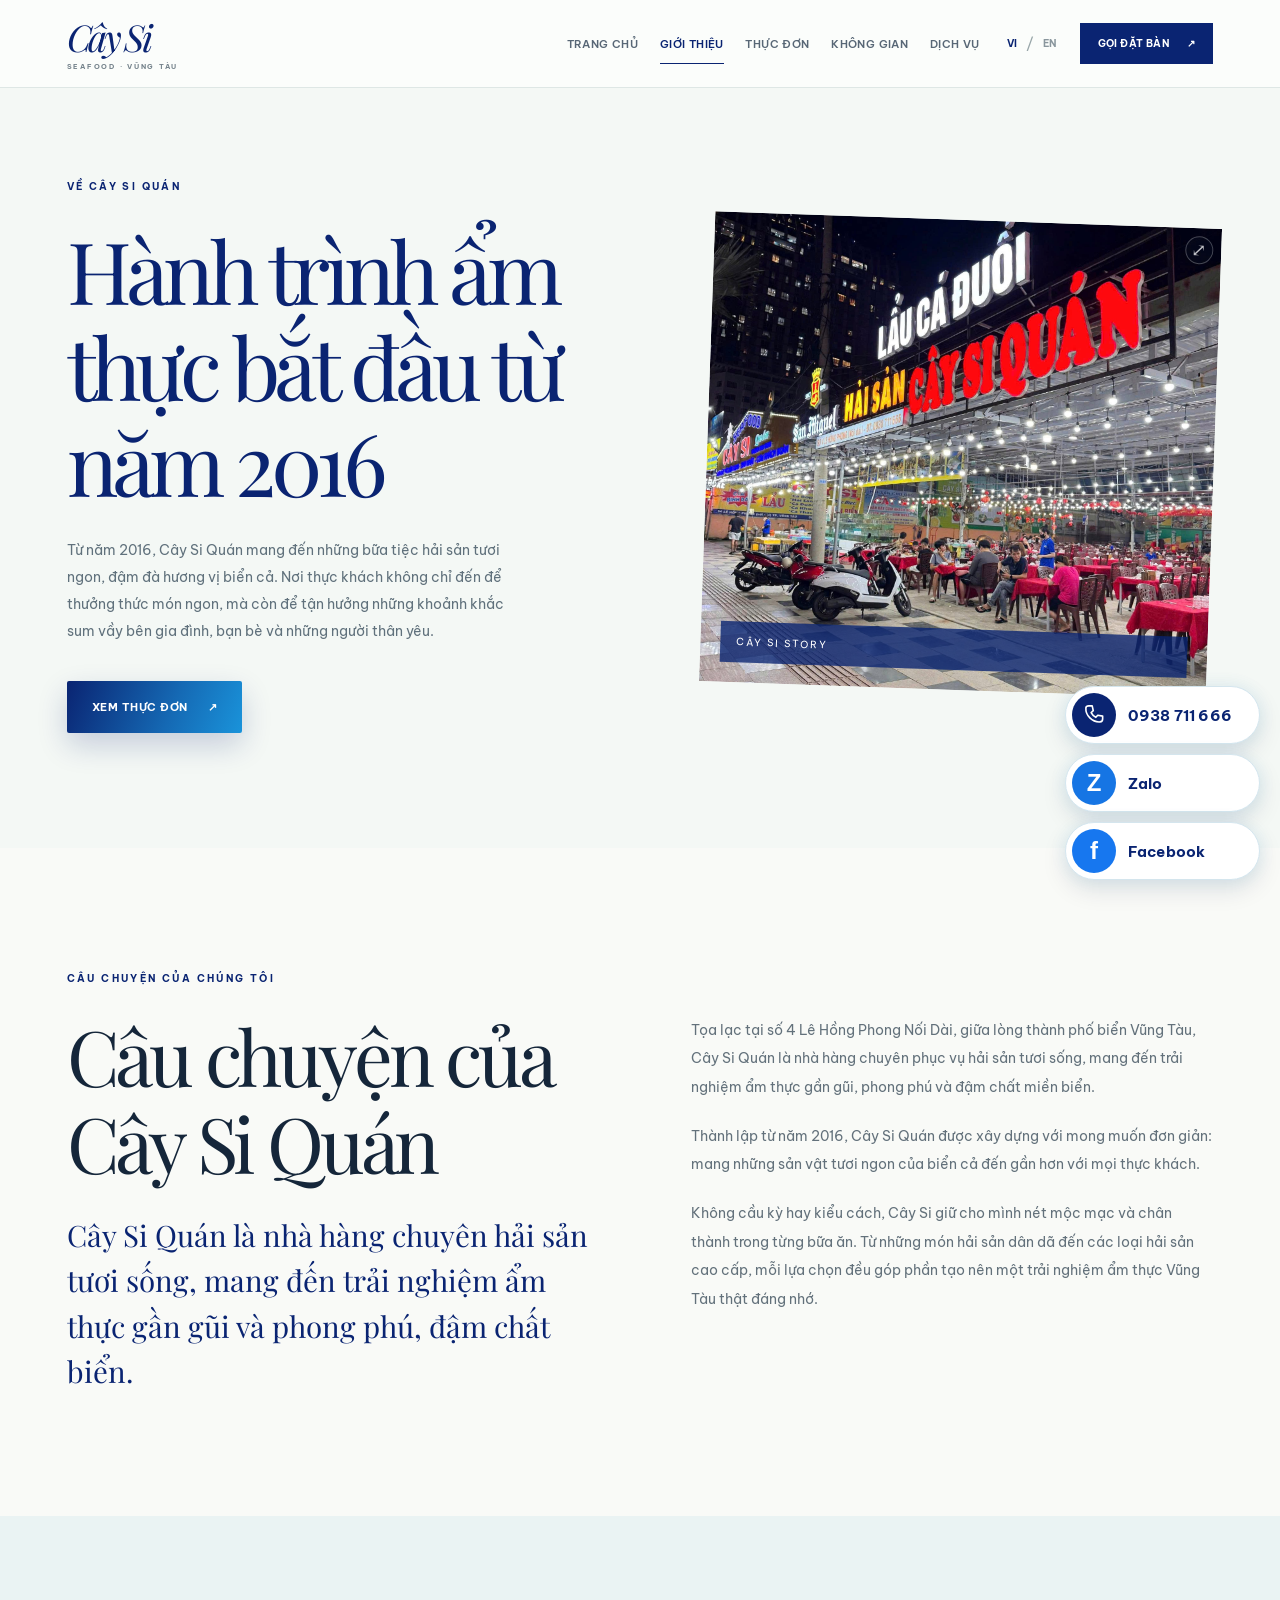
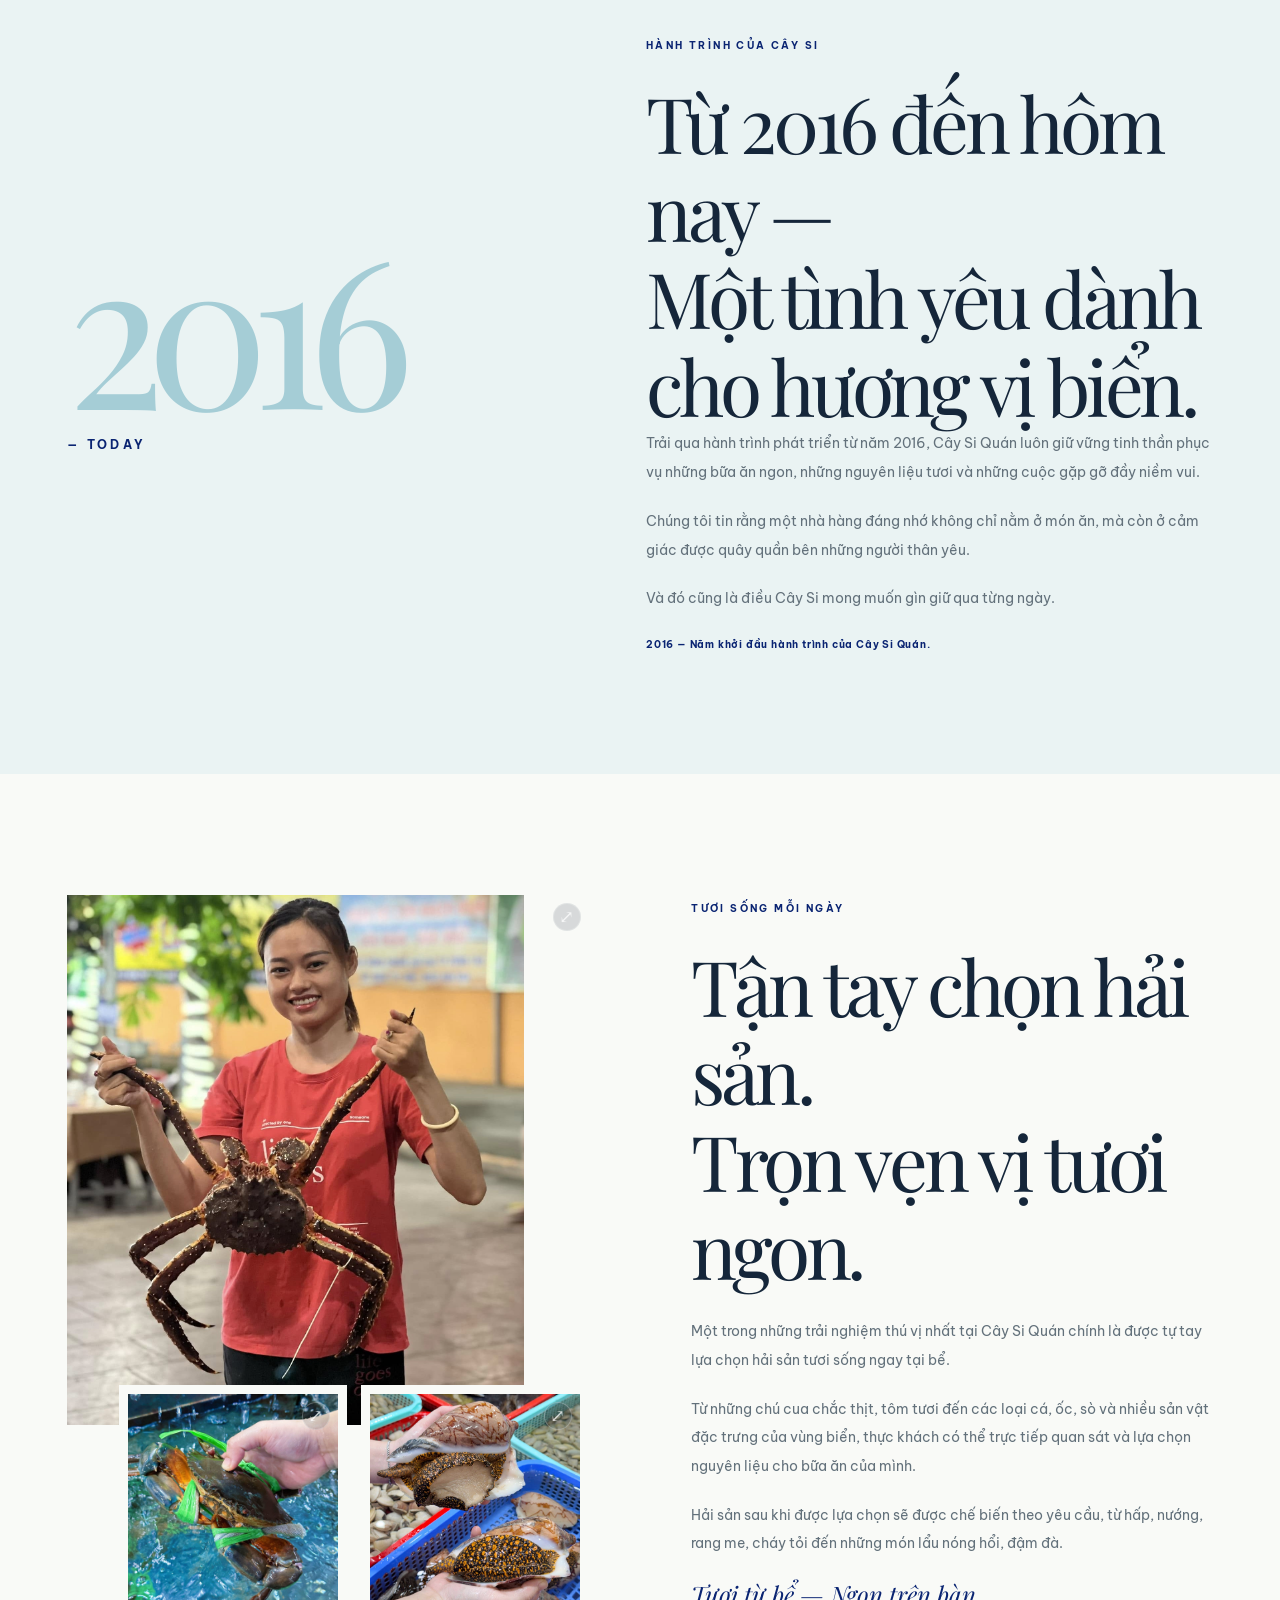
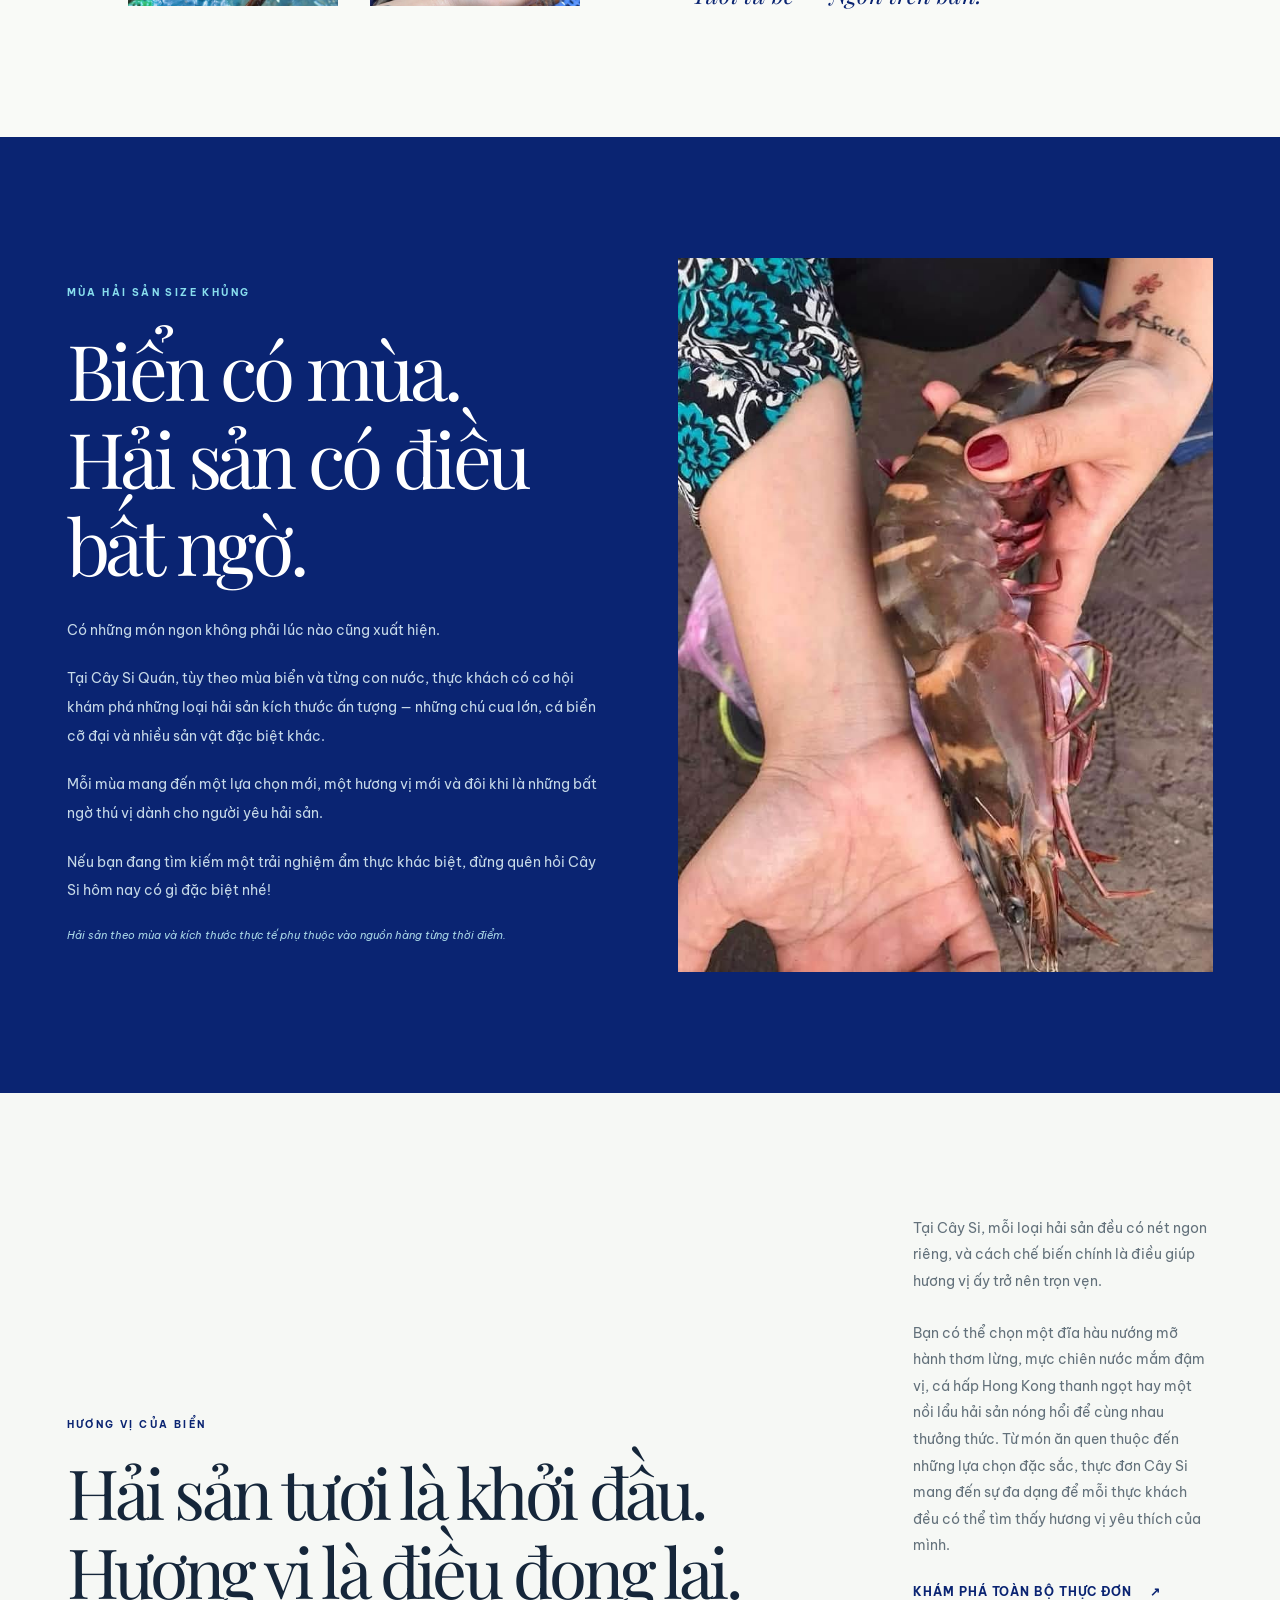
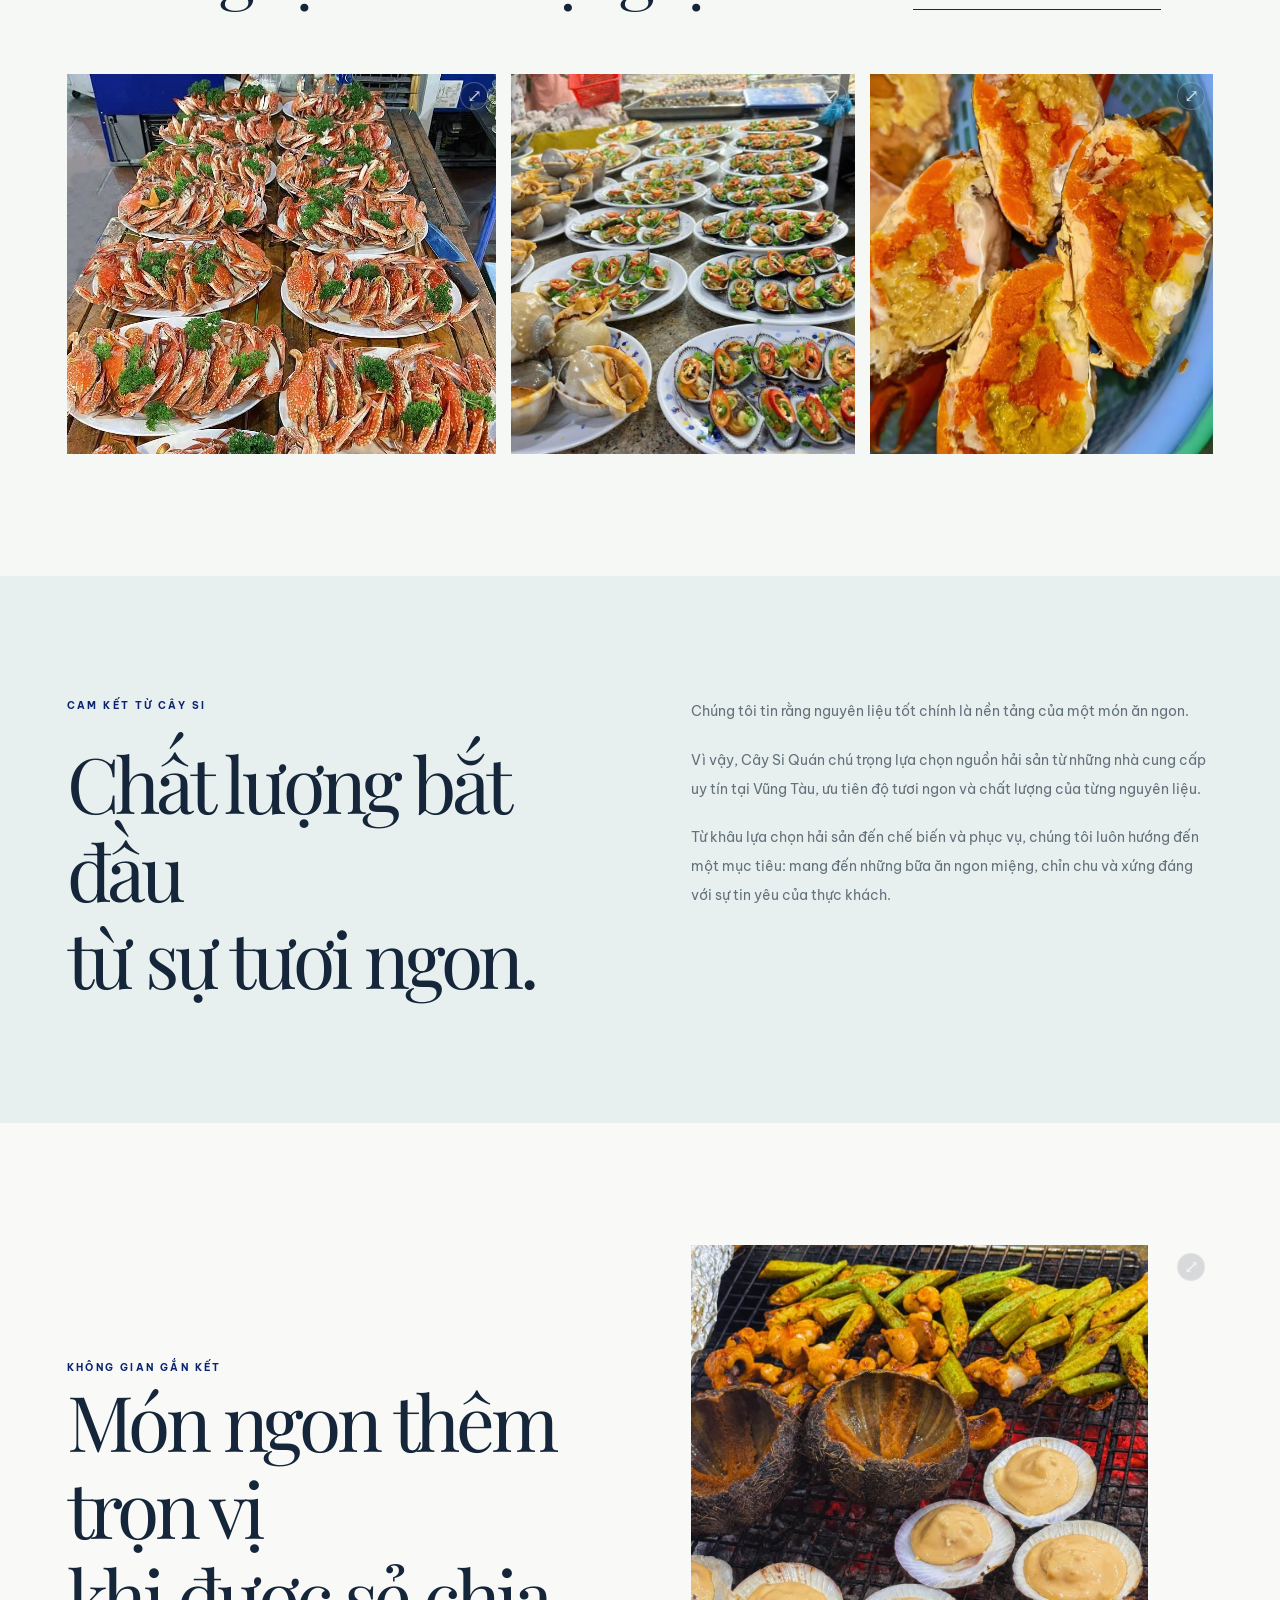
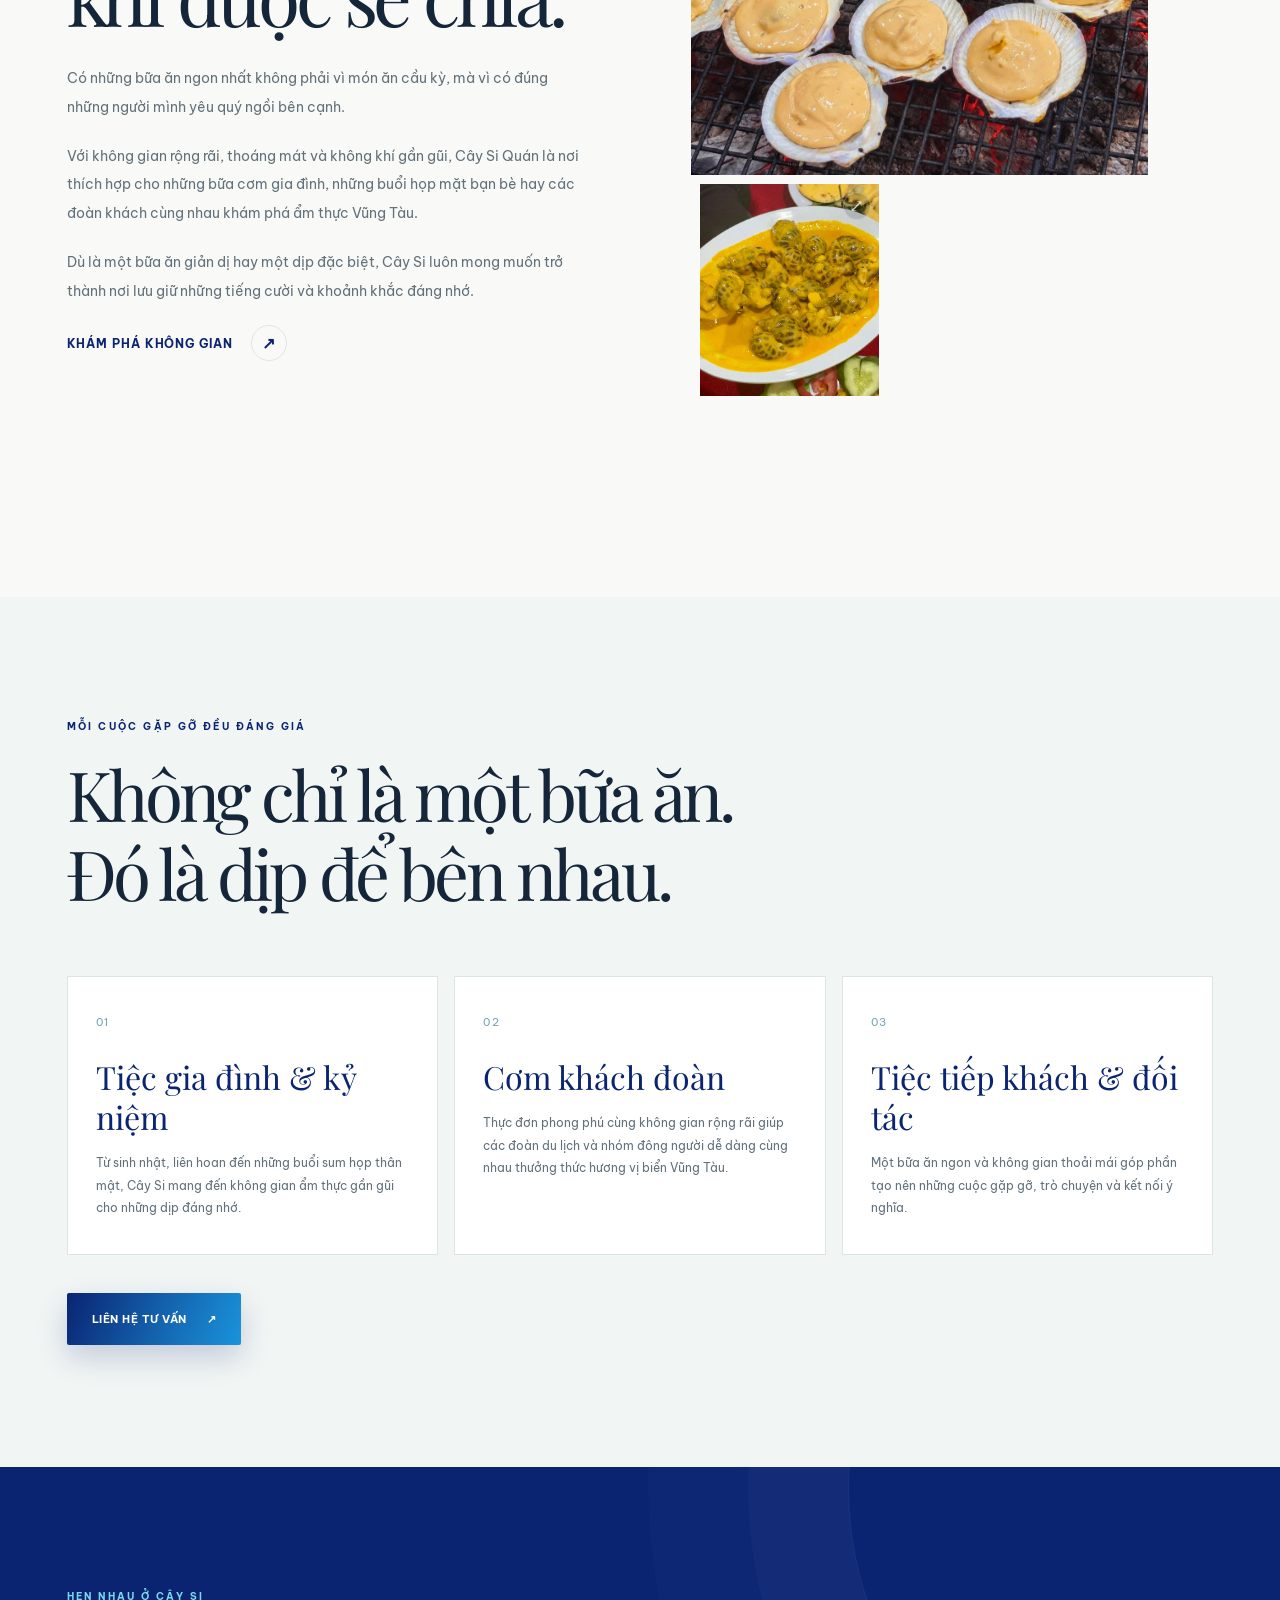
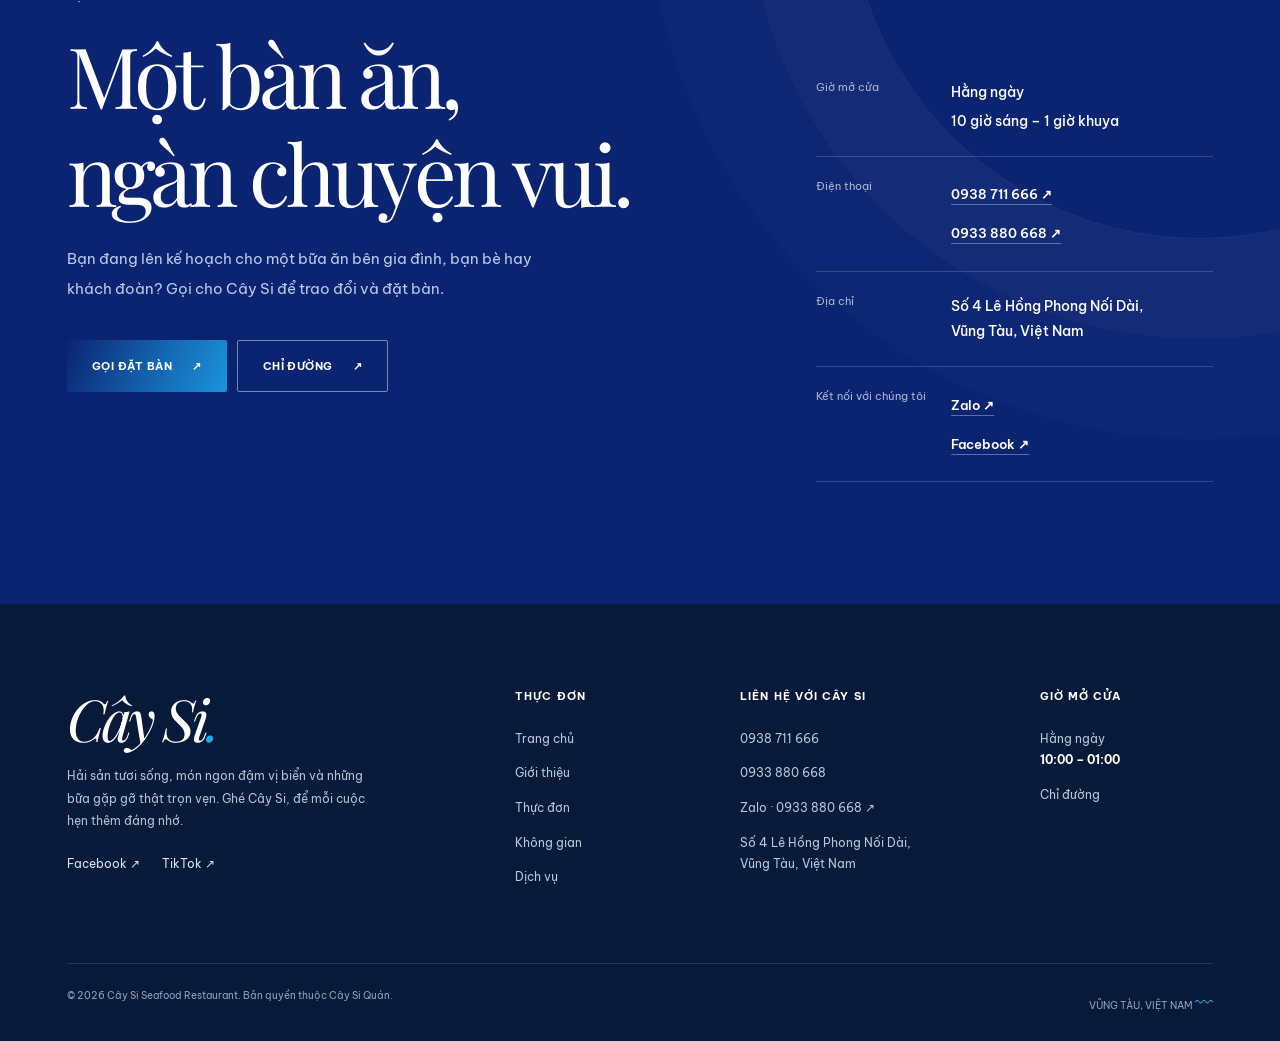
==== commit 8802c670: "SEO fix and image content" ====
--- a/about/index.html
+++ b/about/index.html
@@ -17,26 +17,35 @@
     <meta
         content="Khám phá Cây Si Quán – hải sản tươi sống, món ngon phong vị biển Vũng Tàu và những bữa ăn gắn kết bạn bè, gia đình."
         name="description" />
+    <link rel="canonical" href="/about/" />
     <meta content="website" property="og:type" />
+    <meta content="/about/" property="og:url" />
     <meta content="Cây Si Seafood Vũng Tàu" property="og:site_name" />
     <meta content="Giới Thiệu Cây Si Quán | Hải Sản Tươi Sống Vũng Tàu" property="og:title" />
     <meta
         content="Khám phá Cây Si Quán – hải sản tươi sống, món ngon phong vị biển Vũng Tàu và những bữa ăn gắn kết bạn bè, gia đình."
         property="og:description" />
     <meta content="vi_VN" property="og:locale" />
-    <meta content="../my-favicon/web-app-manifest-512x512.png" property="og:image" />
+
+    <meta content="/my-favicon/web-app-manifest-512x512.png" property="og:image" />
     <meta content="image/png" property="og:image:type" />
     <meta content="512" property="og:image:width" />
     <meta content="512" property="og:image:height" />
     <meta content="Cây Si" property="og:image:alt" />
+    <meta name="twitter:card" content="summary_large_image" />
+    <meta name="twitter:title" content="Giới Thiệu Cây Si Quán | Hải Sản Tươi Sống Vũng Tàu" />
+    <meta name="twitter:description"
+        content="Khám phá Cây Si Quán – hải sản tươi sống, món ngon phong vị biển Vũng Tàu và những bữa ăn gắn kết bạn bè, gia đình." />
+    <meta name="twitter:image" content="/my-favicon/web-app-manifest-512x512.png" />
+    <meta name="twitter:image:alt" content="Cây Si" />
     <title>Giới Thiệu Cây Si Quán | Hải Sản Tươi Sống Vũng Tàu</title>
     <link href="https://fonts.googleapis.com" rel="preconnect" />
     <link crossorigin="" href="https://fonts.gstatic.com" rel="preconnect" />
     <link
         href="https://fonts.googleapis.com/css2?family=Be+Vietnam+Pro:wght@300;400;500;600;700&amp;family=Playfair+Display:ital,wght@0,400;0,500;0,600;1,400;1,500&amp;display=swap"
         rel="stylesheet" />
-    <link href="../css/vendor/lenis-1.3.23.css" rel="stylesheet" />
-    <link href="../css/style.css?v=6.3" rel="stylesheet" />
+    <link href="/css/vendor/lenis-1.3.23.css" rel="stylesheet" />
+    <link href="/css/style.css?v=6.3" rel="stylesheet" />
     <script
         type="application/ld+json">{"@context": "https://schema.org", "@type": "Restaurant", "name": "Hải Sản Tươi Sống Vũng Tàu – Cây Si Quán", "description": "Nhà hàng hải sản tươi sống tại Vũng Tàu.", "servesCuisine": "Vietnamese Seafood", "telephone": "+84938711666", "address": {"@type": "PostalAddress", "streetAddress": "Số 4 Lê Hồng Phong Nối Dài", "addressLocality": "Vũng Tàu", "addressCountry": "VN"}, "sameAs": ["https://www.facebook.com/HaiSanTuoiSongVungTauCaySiQuan", "https://www.tiktok.com/@caysiquanvungtau"], "openingHours": "Mo-Su 10:00-01:00"}</script>
 </head>
@@ -44,7 +53,8 @@
 <body data-base="../" data-page="about"><a class="skip-link" data-i18n="skip" href="#main">Bỏ qua tới nội dung</a>
     <header class="site-header" id="header">
         <div class="header-inner container">
-            <a aria-label="Cây Si Quán, trang chủ" class="brand" href="../"><span class="brand-name">Cây Si </span><span class="brand-sub">SEAFOOD · VŨNG TÀU</span></a>
+            <a aria-label="Cây Si Quán, trang chủ" class="brand" href="../"><span class="brand-name">Cây Si </span><span
+                    class="brand-sub">SEAFOOD · VŨNG TÀU</span></a>
             <nav aria-label="Main navigation" class="main-nav" id="main-nav"><a class="" data-i18n="navHome"
                     href="../"></a><a aria-current="page" class="is-active" data-i18n="navAbout" href="../about/"></a><a
                     class="" data-i18n="navMenu" href="../menu/"></a><a class="" data-i18n="navSpace"
@@ -70,12 +80,15 @@
                 <div>
                     <p class="eyebrow" data-i18n="aboutLabel">VỀ CÂY SI QUÁN</p>
                     <h1 data-i18n="aboutHeroTitle">Một chút vị biển, một chút tình Vũng Tàu.</h1>
-                    <p data-i18n="aboutHeroText"></p><a class="btn btn-gradient" href="../menu/"><span
-                            data-i18n="explore"></span> ↗</a>
-                </div>
-                <figure class="inner-hero-visual"><img alt="Hàu nướng minh họa" data-alt-i18n="galleryAlt"
-                        fetchpriority="high" src="../assets/oysters.webp" width="720" height="840" /><span
-                        class="visual-watermark">01 / CÂY SI STORY</span></figure>
+                    <p class="hero-description" data-i18n="aboutHeroText"></p>
+                    <a class="btn btn-gradient" href="../menu/">
+                        <span data-i18n="explore"></span> ↗
+                    </a>
+                </div>
+                <figure class="inner-hero-visual"><img alt="Hình ảnh về Cây Si Quán" data-alt-i18n="galleryAlt"
+                        fetchpriority="high" src="/assets/about_hero.jpg" width="720" height="840" />
+                    <span class="visual-watermark">CÂY SI STORY</span>
+                </figure>
             </div>
         </section>
         <section class="section-shell about-story" id="story">
@@ -106,10 +119,19 @@
         </section>
         <section class="section-shell about-feature" id="live-experience">
             <div class="container about-feature-grid">
-                <div class="about-feature-art"><img alt="Hải sản minh họa" data-alt-i18n="galleryAlt" loading="lazy"
-                        src="../assets/clams.webp" width="720" height="840" />
-                    <div class="feature-mini-image"><img alt="Món hải sản minh họa" data-alt-i18n="galleryAlt"
-                            loading="lazy" src="../assets/razor-clams.webp" width="720" height="840" /></div>
+                <div class="about-feature-art">
+                    <img alt="Hải sản minh họa" data-alt-i18n="galleryAlt" loading="lazy"
+                        src="/assets/about_live_ex_1.jpg" width="720" height="840" />
+                    <div class="feature-mini-images">
+                        <div class="feature-mini-image">
+                            <img alt="Món hải sản minh họa" data-alt-i18n="galleryAlt" loading="lazy"
+                                src="/assets/about_live_ex_2.jpg" width="720" height="840" />
+                        </div>
+                        <div class="feature-mini-image">
+                            <img alt="Hải sản tươi sống minh họa" data-alt-i18n="galleryAlt" loading="lazy"
+                                src="/assets/about_live_ex_3.jpg" width="720" height="840" />
+                        </div>
+                    </div>
                 </div>
                 <div class="about-feature-copy">
                     <p class="eyebrow" data-i18n="tankLabel"></p>
@@ -130,8 +152,8 @@
                     <p data-i18n="giantP3"></p>
                     <p data-i18n="giantP4"></p><em data-i18n="giantNote"></em>
                 </div>
-                <div class="about-season-image"><img alt="Cua hoàng đế minh họa" data-alt-i18n="heroAlt" loading="lazy"
-                        src="../assets/crab-editorial.webp" width="1536" height="1024" /></div>
+                <div class="about-season-image"><img alt="Hải sản cỡ lớn" data-alt-i18n="heroAlt" loading="lazy"
+                        src="/assets/giant-seafood.jpg" width="1536" height="1024" /></div>
             </div>
         </section>
         <section class="about-cuisine section-shell">
@@ -149,11 +171,11 @@
                 </div>
                 <div class="about-cuisine-photos">
                     <figure><img alt="Hàu nướng minh họa" data-alt-i18n="galleryAlt" loading="lazy"
-                            src="../assets/oysters.webp" width="720" height="840" /></figure>
+                            src="/assets/about-cuisine-1.jpg" width="720" height="840" /></figure>
                     <figure><img alt="Lẩu hải sản minh họa" data-alt-i18n="galleryAlt" loading="lazy"
-                            src="../assets/hotpot.webp" width="720" height="840" /></figure>
+                            src="/assets/about-cuisine-2.jpg" width="720" height="840" /></figure>
                     <figure><img alt="Món mực minh họa" data-alt-i18n="galleryAlt" loading="lazy"
-                            src="../assets/fried-squid.webp" width="720" height="840" /></figure>
+                            src="/assets/about-cuisine-3.jpg" width="720" height="840" /></figure>
                 </div>
             </div>
         </section>
@@ -173,9 +195,9 @@
         <section class="about-atmosphere section-shell">
             <div class="container about-feature-grid">
                 <div class="about-feature-art"><img alt="Cá nướng minh họa" data-alt-i18n="galleryAlt" loading="lazy"
-                        src="../assets/grilled-fish.webp" width="720" height="840" />
+                        src="/assets/about-cuisine-4.jpg" width="720" height="840" />
                     <div class="feature-mini-image"><img alt="Nhum biển minh họa" data-alt-i18n="galleryAlt"
-                            loading="lazy" src="../assets/seaurchin.webp" width="720" height="840" /></div>
+                            loading="lazy" src="/assets/about-cuisine-5.jpg" width="720" height="840" /></div>
                 </div>
                 <div class="about-feature-copy">
                     <p class="eyebrow" data-i18n="atmosphereLabel"></p>
@@ -301,4 +323,4 @@
     <script defer="" src="../js/motion.js?v=6.2"></script>
 </body>
 
-</html>+</html>
--- a/css/style.css
+++ b/css/style.css
@@ -2802,6 +2802,12 @@
     min-height: 555px
 }
 
+@media (min-width: 941px) {
+    .live-seafood-grid {
+        min-height: clamp(680px, 56vw, 820px);
+    }
+}
+
 .live-seafood-grid figure {
     position: relative;
     min-height: 220px;
@@ -3059,6 +3065,28 @@
     object-fit: cover
 }
 
+.about-feature .about-feature-art {
+    padding-bottom: 190px;
+}
+
+.feature-mini-images {
+    position: absolute;
+    right: 0;
+    bottom: 0;
+    display: grid;
+    grid-template-columns: repeat(2, minmax(0, 1fr));
+    gap: clamp(8px, 2vw, 14px);
+    width: 90%;
+}
+
+.feature-mini-images > .feature-mini-image {
+    position: relative;
+    right: auto;
+    bottom: auto;
+    width: 100%;
+    min-width: 0;
+}
+
 .about-feature-copy .display-heading {
     margin-bottom: 25px
 }
@@ -3103,7 +3131,7 @@
 }
 
 .about-season-image {
-    height: 520px;
+    height: 100%;
     overflow: hidden
 }
 
@@ -3295,13 +3323,17 @@
         height: 190px
     }
 
+    .about-feature .about-feature-art {
+        padding-bottom: 150px;
+    }
+
     .about-atmosphere .about-feature-art,
     .about-atmosphere .about-feature-copy {
         order: initial
     }
 
     .about-season-image {
-        height: 400px
+        height: 100%
     }
 
     .about-cuisine-photos {
@@ -3397,8 +3429,12 @@
         border-width: 6px
     }
 
+    .about-feature .about-feature-art {
+        padding-bottom: 110px;
+    }
+
     .about-season-image {
-        height: 300px
+        height: 100%
     }
 
     .about-cuisine-photos figure {
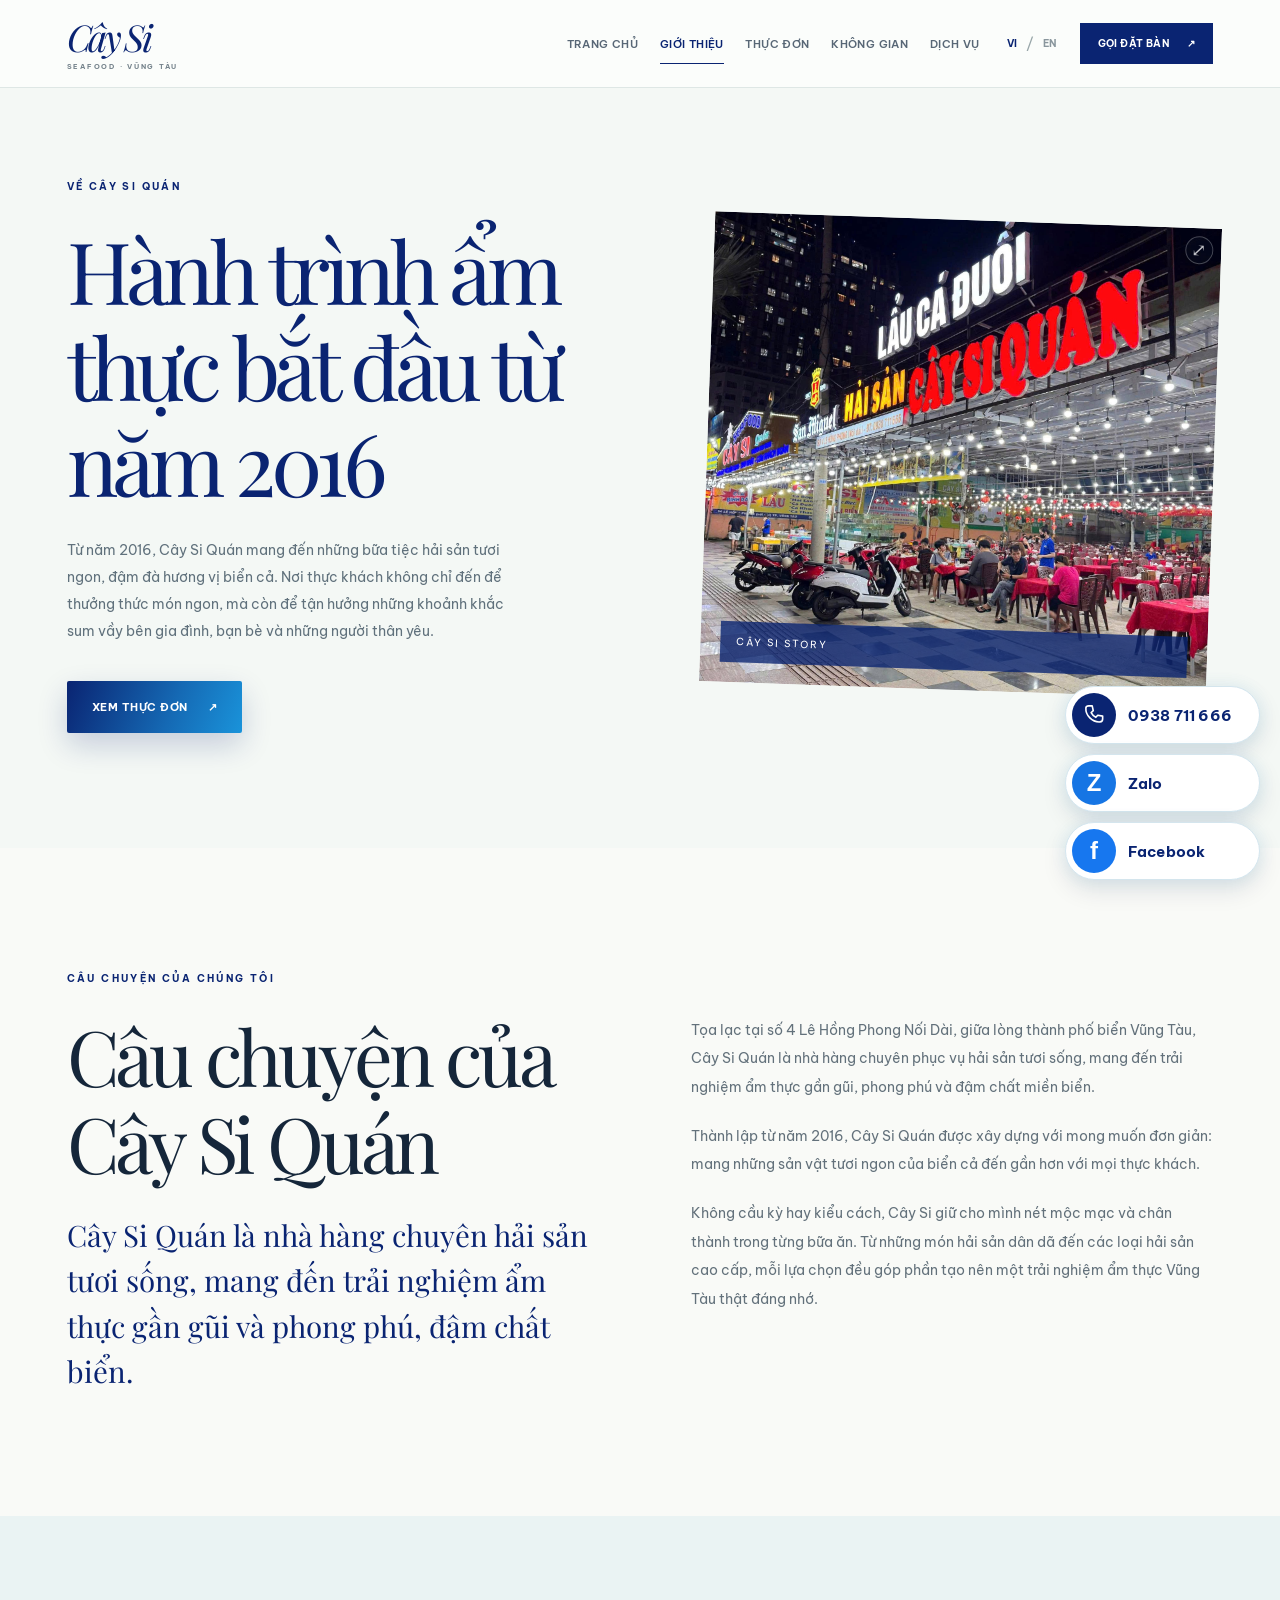
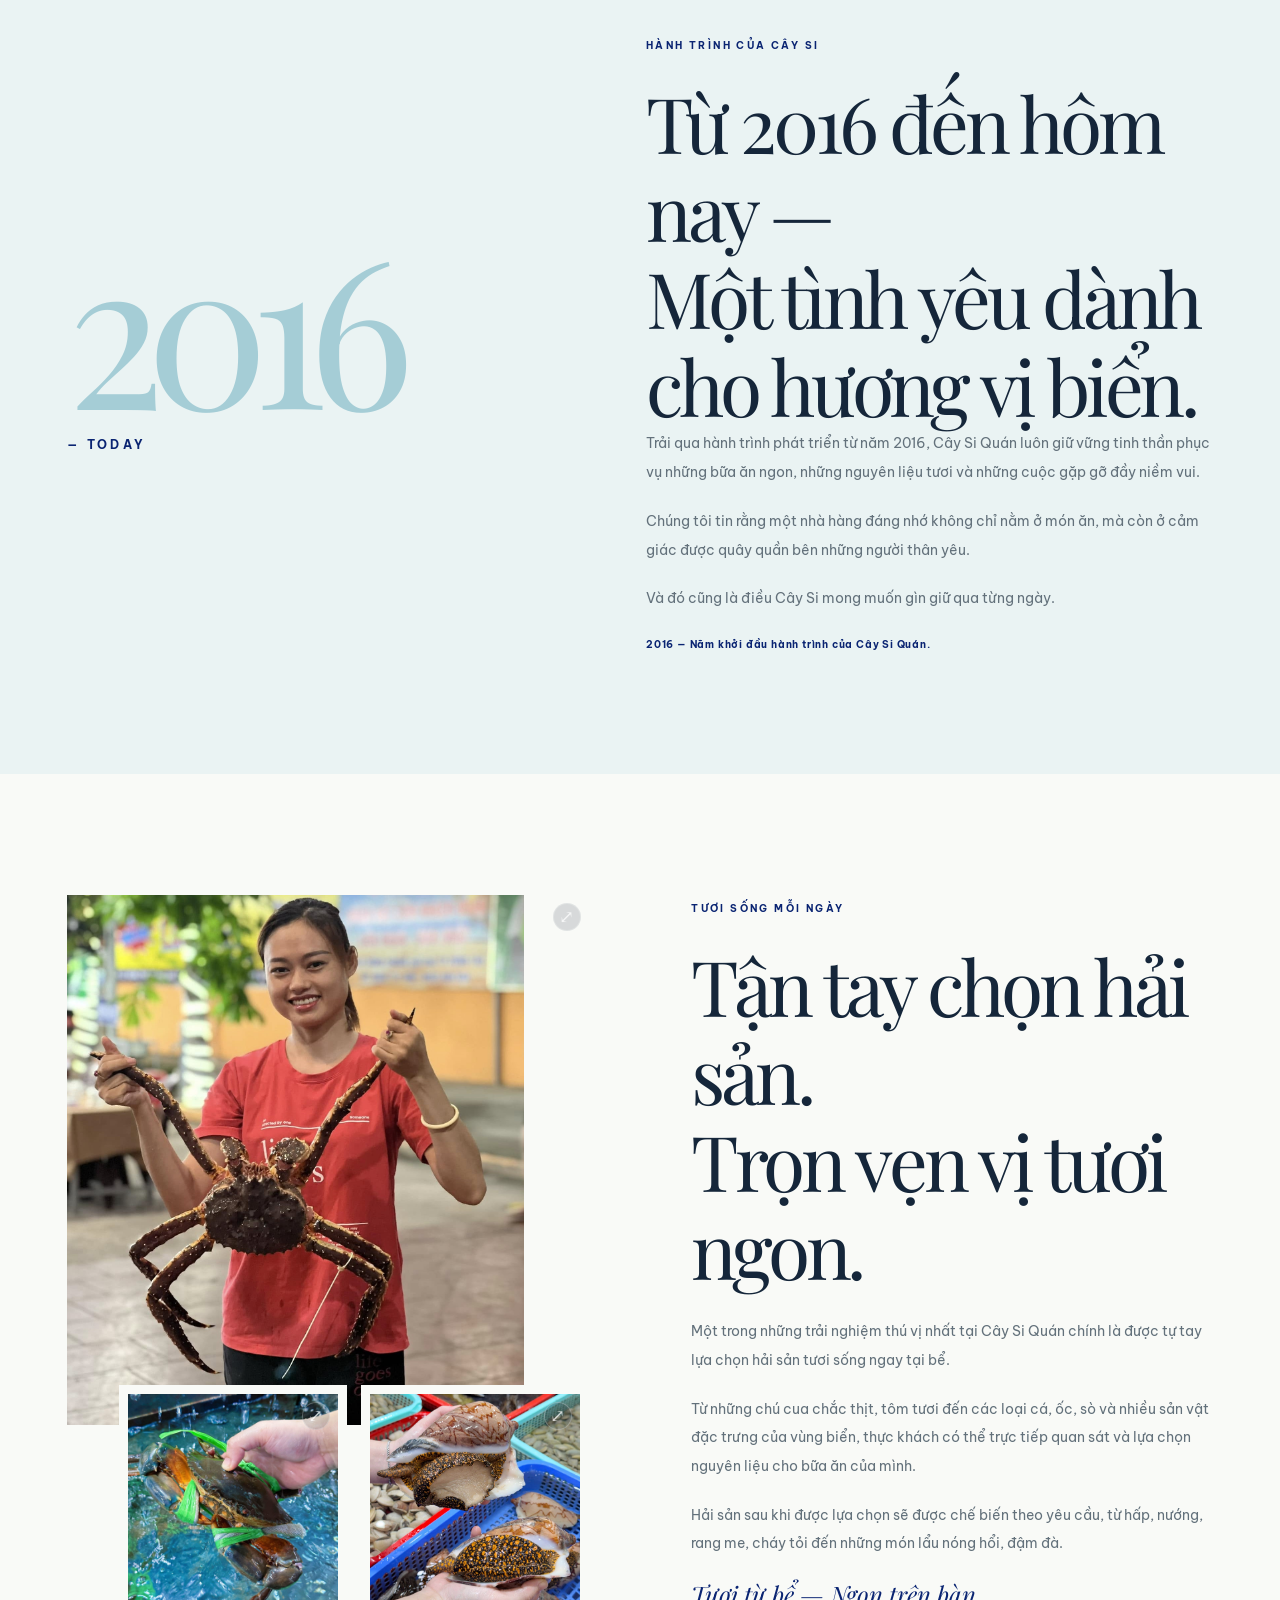
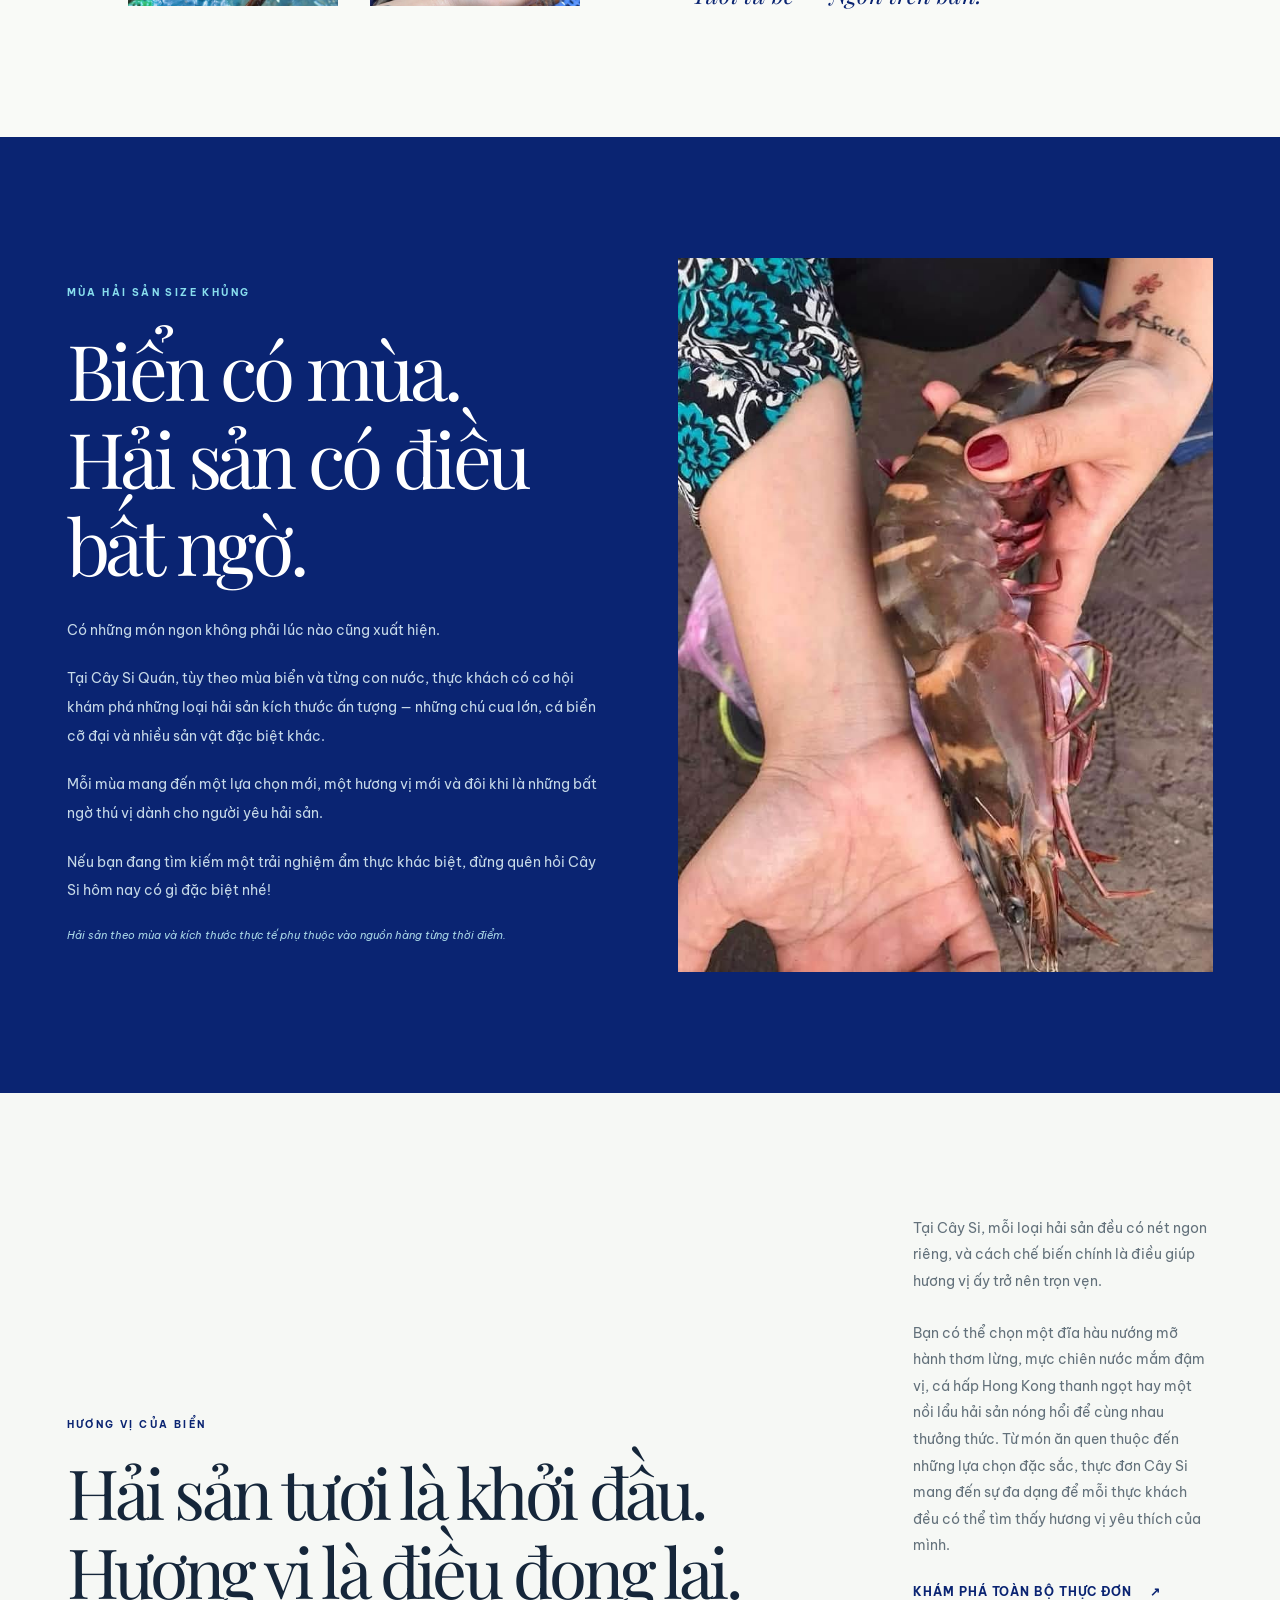
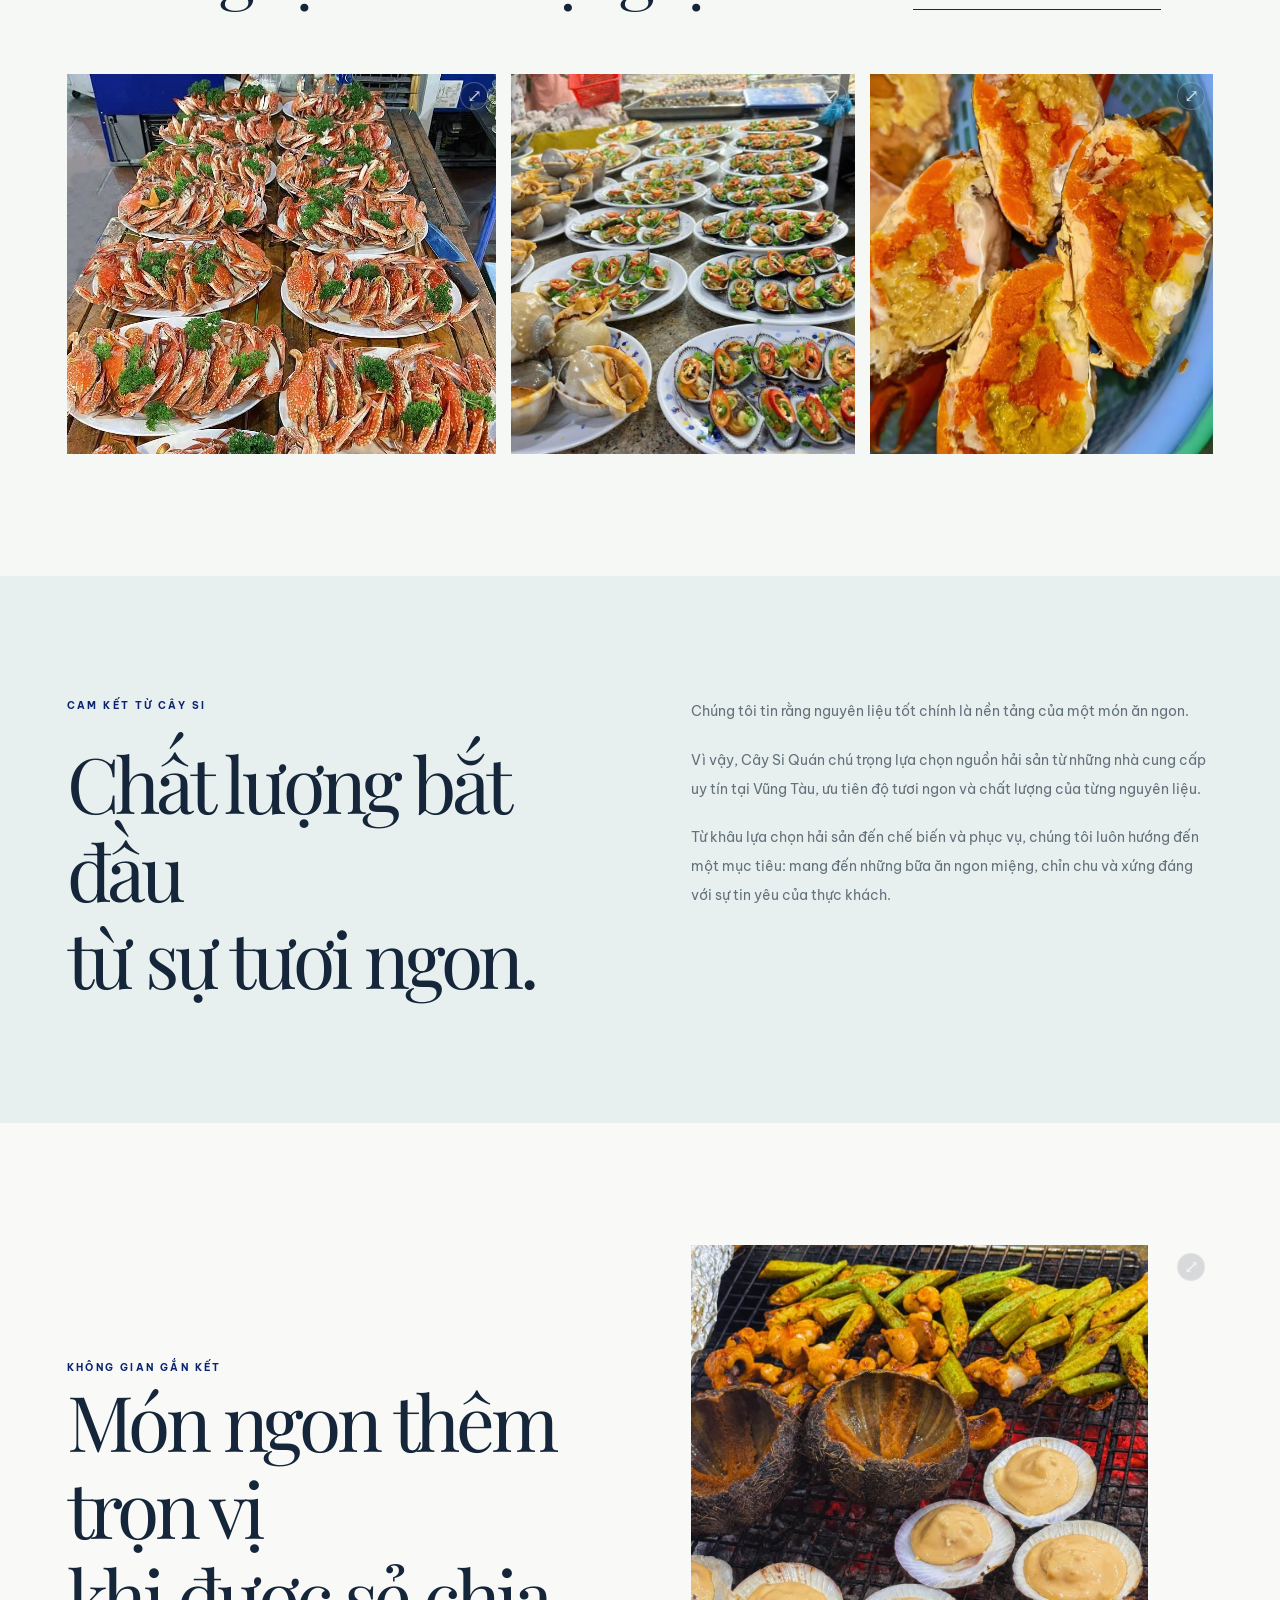
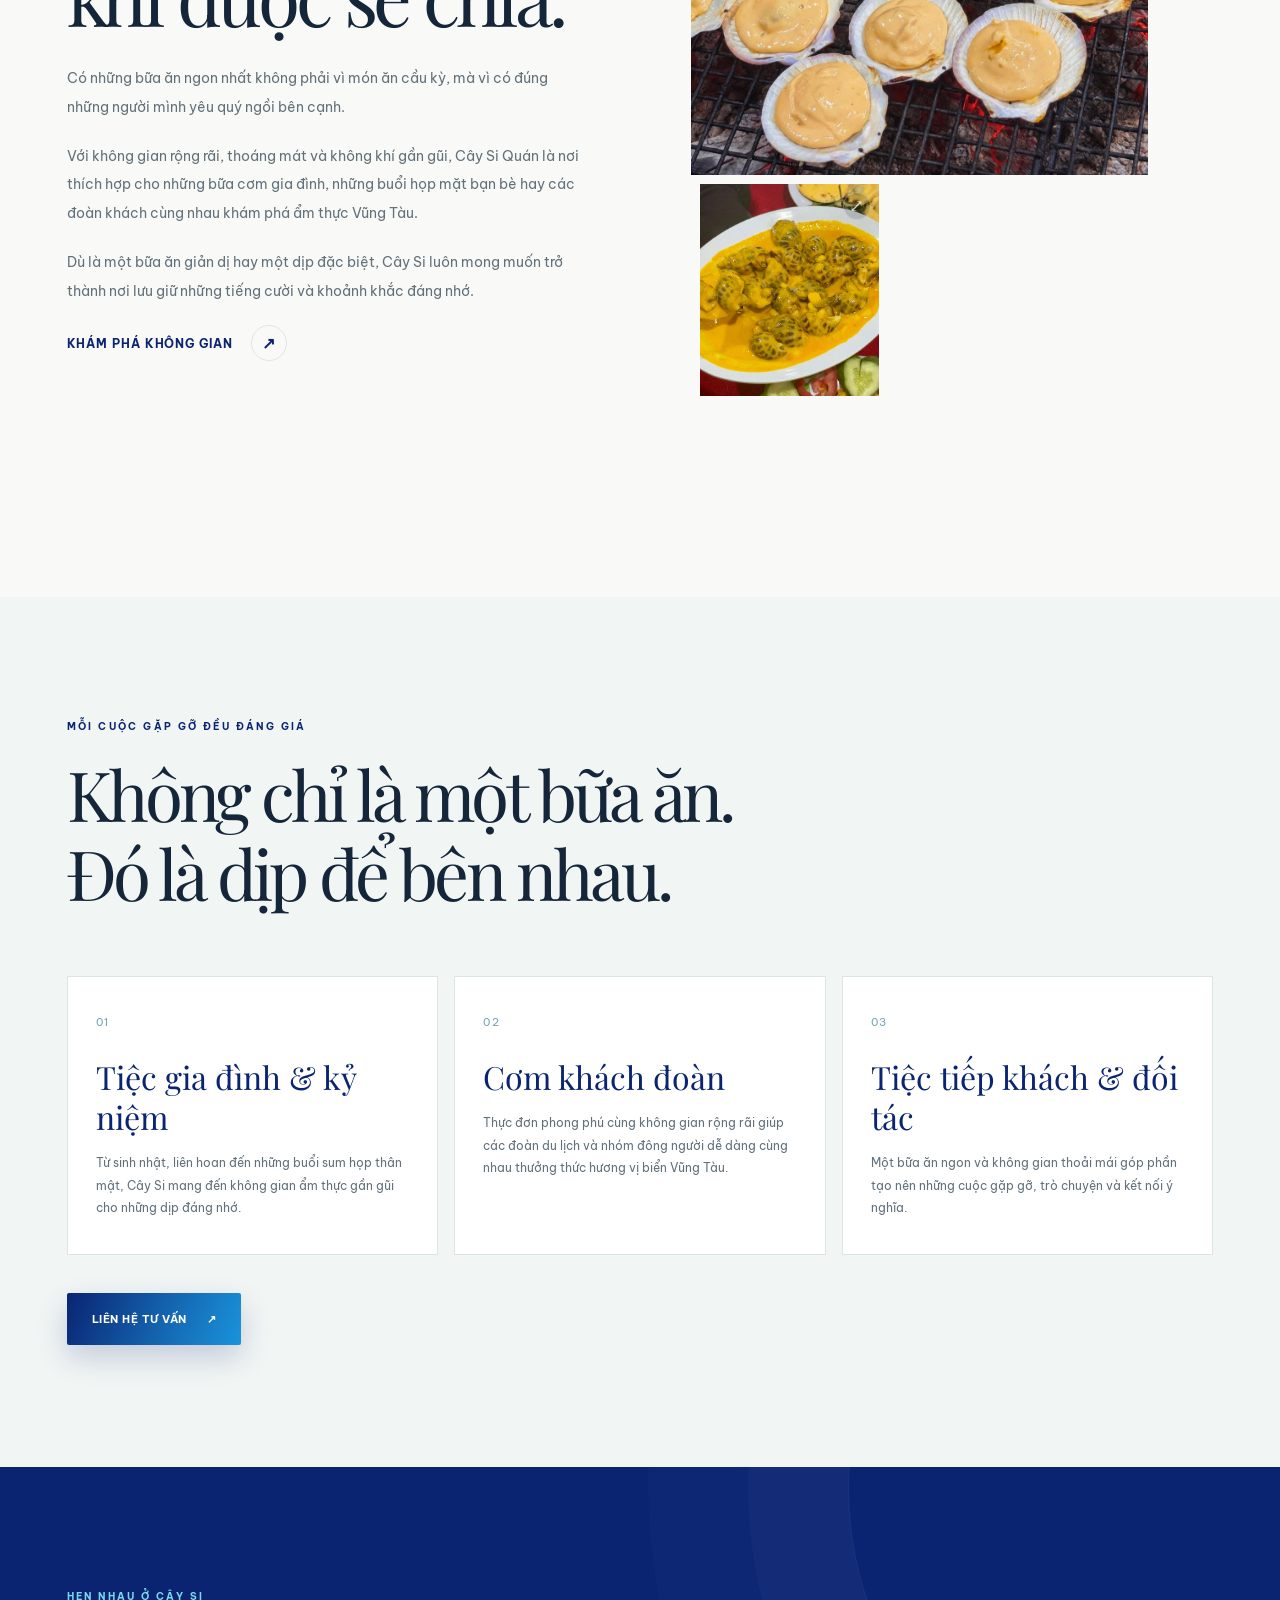
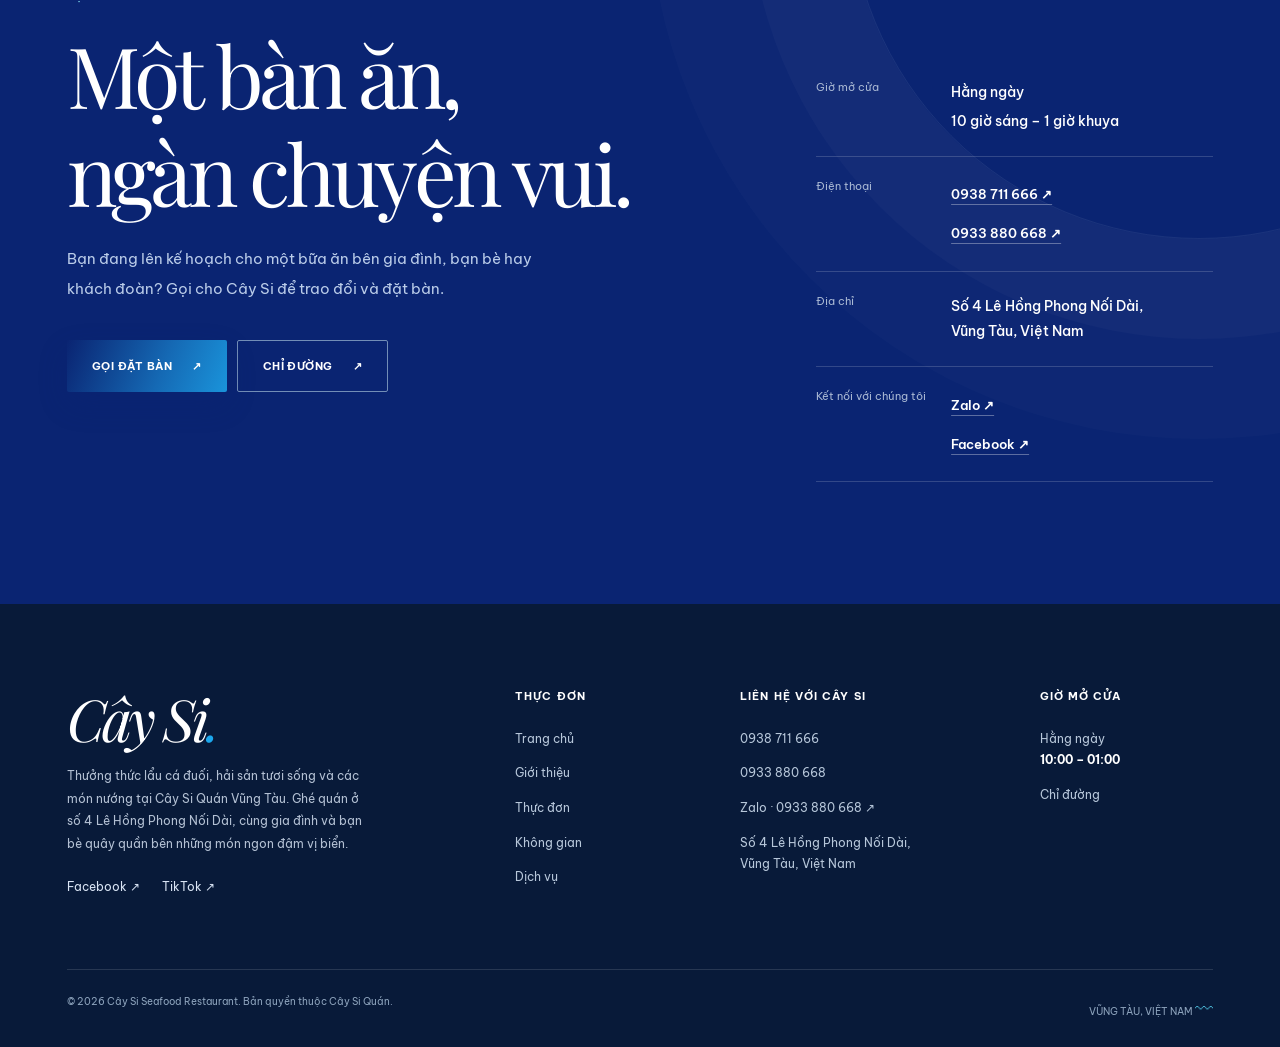
==== commit 530e8bca: "Fix feedback 1" ====
--- a/about/index.html
+++ b/about/index.html
@@ -7,19 +7,19 @@
     <meta content="width=device-width,initial-scale=1" name="viewport" />
     <meta content="#f9fbfa" name="theme-color" />
 
-    <link rel="icon" type="image/png" href="/my-favicon/favicon-96x96.png" sizes="96x96" />
-    <link rel="icon" type="image/svg+xml" href="/my-favicon/favicon.svg" />
-    <link rel="shortcut icon" href="/my-favicon/favicon.ico" />
-    <link rel="apple-touch-icon" sizes="180x180" href="/my-favicon/apple-touch-icon.png" />
+    <link rel="icon" type="image/png" href="../my-favicon/favicon-96x96.png" sizes="96x96" />
+    <link rel="icon" type="image/svg+xml" href="../my-favicon/favicon.svg" />
+    <link rel="shortcut icon" href="../my-favicon/favicon.ico" />
+    <link rel="apple-touch-icon" sizes="180x180" href="../my-favicon/apple-touch-icon.png" />
     <meta name="apple-mobile-web-app-title" content="Cay Si" />
-    <link rel="manifest" href="/my-favicon/site.webmanifest" />
+    <link rel="manifest" href="../my-favicon/site.webmanifest" />
 
     <meta
         content="Khám phá Cây Si Quán – hải sản tươi sống, món ngon phong vị biển Vũng Tàu và những bữa ăn gắn kết bạn bè, gia đình."
         name="description" />
-    <link rel="canonical" href="/about/" />
+    <link rel="canonical" href="https://caysiquanvungtau.com/about/" />
     <meta content="website" property="og:type" />
-    <meta content="/about/" property="og:url" />
+    <meta content="https://caysiquanvungtau.com/about/" property="og:url" />
     <meta content="Cây Si Seafood Vũng Tàu" property="og:site_name" />
     <meta content="Giới Thiệu Cây Si Quán | Hải Sản Tươi Sống Vũng Tàu" property="og:title" />
     <meta
@@ -27,16 +27,16 @@
         property="og:description" />
     <meta content="vi_VN" property="og:locale" />
 
-    <meta content="/my-favicon/web-app-manifest-512x512.png" property="og:image" />
-    <meta content="image/png" property="og:image:type" />
-    <meta content="512" property="og:image:width" />
-    <meta content="512" property="og:image:height" />
+    <meta content="/my-favicon/cover.jpg" property="og:image" />
+    <meta content="image/jpeg" property="og:image:type" />
+    <meta content="1506" property="og:image:width" />
+    <meta content="791" property="og:image:height" />
     <meta content="Cây Si" property="og:image:alt" />
     <meta name="twitter:card" content="summary_large_image" />
     <meta name="twitter:title" content="Giới Thiệu Cây Si Quán | Hải Sản Tươi Sống Vũng Tàu" />
     <meta name="twitter:description"
         content="Khám phá Cây Si Quán – hải sản tươi sống, món ngon phong vị biển Vũng Tàu và những bữa ăn gắn kết bạn bè, gia đình." />
-    <meta name="twitter:image" content="/my-favicon/web-app-manifest-512x512.png" />
+    <meta name="twitter:image" content="/my-favicon/cover.jpg" />
     <meta name="twitter:image:alt" content="Cây Si" />
     <title>Giới Thiệu Cây Si Quán | Hải Sản Tươi Sống Vũng Tàu</title>
     <link href="https://fonts.googleapis.com" rel="preconnect" />
@@ -44,10 +44,10 @@
     <link
         href="https://fonts.googleapis.com/css2?family=Be+Vietnam+Pro:wght@300;400;500;600;700&amp;family=Playfair+Display:ital,wght@0,400;0,500;0,600;1,400;1,500&amp;display=swap"
         rel="stylesheet" />
-    <link href="/css/vendor/lenis-1.3.23.css" rel="stylesheet" />
-    <link href="/css/style.css?v=6.3" rel="stylesheet" />
+    <link href="../css/vendor/lenis-1.3.23.css" rel="stylesheet" />
+    <link href="../css/style.css?v=6.3" rel="stylesheet" />
     <script
-        type="application/ld+json">{"@context": "https://schema.org", "@type": "Restaurant", "name": "Hải Sản Tươi Sống Vũng Tàu – Cây Si Quán", "description": "Nhà hàng hải sản tươi sống tại Vũng Tàu.", "servesCuisine": "Vietnamese Seafood", "telephone": "+84938711666", "address": {"@type": "PostalAddress", "streetAddress": "Số 4 Lê Hồng Phong Nối Dài", "addressLocality": "Vũng Tàu", "addressCountry": "VN"}, "sameAs": ["https://www.facebook.com/HaiSanTuoiSongVungTauCaySiQuan", "https://www.tiktok.com/@caysiquanvungtau"], "openingHours": "Mo-Su 10:00-01:00"}</script>
+        type="application/ld+json">{"@context":"https://schema.org","@type":"Restaurant","name":"Cây Si Quán Vũng Tàu","description":"Cây Si Quán phục vụ lẩu cá đuối và hải sản tươi sống tại Vũng Tàu.","servesCuisine":["Ẩm thực Việt Nam","Hải sản","Lẩu cá đuối"],"telephone":"+84938711666","address":{"@type":"PostalAddress","streetAddress":"Số 4 Lê Hồng Phong Nối Dài","addressLocality":"Vũng Tàu","addressCountry":"VN"},"sameAs":["https://www.facebook.com/HaiSanTuoiSongVungTauCaySiQuan","https://www.tiktok.com/@caysiquanvungtau"],"openingHours":"Mo-Su 10:00-01:00","alternateName":["Cây Si Quán","Cay Si Quan Vung Tau"],"url":"https://caysiquanvungtau.com/","menu":"https://caysiquanvungtau.com/menu/"}</script>
 </head>
 
 <body data-base="../" data-page="about"><a class="skip-link" data-i18n="skip" href="#main">Bỏ qua tới nội dung</a>
@@ -56,15 +56,15 @@
             <a aria-label="Cây Si Quán, trang chủ" class="brand" href="../"><span class="brand-name">Cây Si </span><span
                     class="brand-sub">SEAFOOD · VŨNG TÀU</span></a>
             <nav aria-label="Main navigation" class="main-nav" id="main-nav"><a class="" data-i18n="navHome"
-                    href="../"></a><a aria-current="page" class="is-active" data-i18n="navAbout" href="../about/"></a><a
-                    class="" data-i18n="navMenu" href="../menu/"></a><a class="" data-i18n="navSpace"
-                    href="../space/"></a><a class="" data-i18n="navServices" href="../services/"></a></nav>
+                    href="../">Trang chủ</a><a aria-current="page" class="is-active" data-i18n="navAbout" href="../about/">Giới thiệu</a><a
+                    class="" data-i18n="navMenu" href="../menu/">Thực đơn</a><a class="" data-i18n="navSpace"
+                    href="../space/">Kh&#244;ng gian</a><a class="" data-i18n="navServices" href="../services/">Dịch vụ</a></nav>
             <div class="header-right">
                 <div aria-label="Language" class="language-switch" role="group"><button aria-pressed="true"
                         class="lang-btn is-active" data-lang="vi" type="button">VI</button><span
                         aria-hidden="true">/</span><button aria-pressed="false" class="lang-btn" data-lang="en"
                         type="button">EN</button></div>
-                <a class="header-book" href="tel:+84938711666"><span data-i18n="reserve">Liên hệ đặt bàn</span><span
+                <a class="header-book" href="tel:+84938711666"><span data-i18n="reserve">Gọi đặt b&#224;n</span><span
                         aria-hidden="true">↗</span></a>
                 <button aria-controls="main-nav" aria-expanded="false" aria-label="Open navigation" class="nav-toggle"
                     id="nav-toggle" type="button"><span></span><span></span></button>
@@ -78,15 +78,15 @@
         <section class="inner-hero about-hero">
             <div class="container inner-hero-grid">
                 <div>
-                    <p class="eyebrow" data-i18n="aboutLabel">VỀ CÂY SI QUÁN</p>
-                    <h1 data-i18n="aboutHeroTitle">Một chút vị biển, một chút tình Vũng Tàu.</h1>
-                    <p class="hero-description" data-i18n="aboutHeroText"></p>
+                    <p class="eyebrow" data-i18n="aboutLabel">VỀ C&#194;Y SI QU&#193;N</p>
+                    <h1 data-i18n="aboutHeroTitle">H&#224;nh tr&#236;nh ẩm thực bắt đầu từ năm 2016</h1>
+                    <p class="hero-description" data-i18n="aboutHeroText">Từ năm 2016, C&#226;y Si Qu&#225;n mang đến những bữa tiệc hải sản tươi ngon, đậm đ&#224; hương vị biển cả. Nơi thực kh&#225;ch kh&#244;ng chỉ đến để thưởng thức m&#243;n ngon, m&#224; c&#242;n để tận hưởng những khoảnh khắc sum vầy b&#234;n gia đ&#236;nh, bạn b&#232; v&#224; những người th&#226;n y&#234;u.</p>
                     <a class="btn btn-gradient" href="../menu/">
-                        <span data-i18n="explore"></span> ↗
+                        <span data-i18n="explore">Xem thực đơn</span> ↗
                     </a>
                 </div>
                 <figure class="inner-hero-visual"><img alt="Hình ảnh về Cây Si Quán" data-alt-i18n="galleryAlt"
-                        fetchpriority="high" src="/assets/about_hero.jpg" width="720" height="840" />
+                        fetchpriority="high" src="../assets/about_hero.jpg" width="720" height="840" />
                     <span class="visual-watermark">CÂY SI STORY</span>
                 </figure>
             </div>
@@ -94,14 +94,14 @@
         <section class="section-shell about-story" id="story">
             <div class="container about-story-grid">
                 <div class="about-story-lead">
-                    <p class="eyebrow" data-i18n="storyLabel"></p>
-                    <h2 class="display-heading" data-i18n="storyTitle"></h2>
-                    <p class="about-lead-paragraph" data-i18n="storyIntro"></p>
+                    <p class="eyebrow" data-i18n="storyLabel">C&#194;U CHUYỆN CỦA CH&#218;NG T&#212;I</p>
+                    <h2 class="display-heading" data-i18n="storyTitle">C&#226;u chuyện của C&#226;y Si Qu&#225;n</h2>
+                    <p class="about-lead-paragraph" data-i18n="storyIntro">C&#226;y Si Qu&#225;n l&#224; nh&#224; h&#224;ng chuy&#234;n hải sản tươi sống, mang đến trải nghiệm ẩm thực gần gũi v&#224; phong ph&#250;, đậm chất biển.</p>
                 </div>
                 <div class="about-story-body">
-                    <p data-i18n="storyP1"></p>
-                    <p data-i18n="storyP2"></p>
-                    <p data-i18n="storyP3"></p>
+                    <p data-i18n="storyP1">Tọa lạc tại số 4 L&#234; Hồng Phong Nối D&#224;i, giữa l&#242;ng th&#224;nh phố biển Vũng T&#224;u, C&#226;y Si Qu&#225;n l&#224; nh&#224; h&#224;ng chuy&#234;n phục vụ hải sản tươi sống, mang đến trải nghiệm ẩm thực gần gũi, phong ph&#250; v&#224; đậm chất miền biển.</p>
+                    <p data-i18n="storyP2">Th&#224;nh lập từ năm 2016, C&#226;y Si Qu&#225;n được x&#226;y dựng với mong muốn đơn giản: mang những sản vật tươi ngon của biển cả đến gần hơn với mọi thực kh&#225;ch.</p>
+                    <p data-i18n="storyP3">Kh&#244;ng cầu kỳ hay kiểu c&#225;ch, C&#226;y Si giữ cho m&#236;nh n&#233;t mộc mạc v&#224; ch&#226;n th&#224;nh trong từng bữa ăn. Từ những m&#243;n hải sản d&#226;n d&#227; đến c&#225;c loại hải sản cao cấp, mỗi lựa chọn đều g&#243;p phần tạo n&#234;n một trải nghiệm ẩm thực Vũng T&#224;u thật đ&#225;ng nhớ.</p>
                 </div>
             </div>
         </section>
@@ -109,11 +109,12 @@
             <div class="container about-year-layout">
                 <div aria-label="2016" class="journey-year">2016<span>— TODAY</span></div>
                 <div class="about-year-copy">
-                    <p class="eyebrow" data-i18n="journeyLabel"></p>
-                    <h2 class="display-heading" data-i18n="journeyTitle"></h2>
-                    <p data-i18n="journeyP1"></p>
-                    <p data-i18n="journeyP2"></p>
-                    <p data-i18n="journeyP3"></p><span class="journey-signature" data-i18n="journeyStamp"></span>
+                    <p class="eyebrow" data-i18n="journeyLabel">H&#192;NH TR&#204;NH CỦA C&#194;Y SI</p>
+                    <h2 class="display-heading" data-i18n="journeyTitle">Từ 2016 đến h&#244;m nay —
+Một t&#236;nh y&#234;u d&#224;nh cho hương vị biển.</h2>
+                    <p data-i18n="journeyP1">Trải qua h&#224;nh tr&#236;nh ph&#225;t triển từ năm 2016, C&#226;y Si Qu&#225;n lu&#244;n giữ vững tinh thần phục vụ những bữa ăn ngon, những nguy&#234;n liệu tươi v&#224; những cuộc gặp gỡ đầy niềm vui.</p>
+                    <p data-i18n="journeyP2">Ch&#250;ng t&#244;i tin rằng một nh&#224; h&#224;ng đ&#225;ng nhớ kh&#244;ng chỉ nằm ở m&#243;n ăn, m&#224; c&#242;n ở cảm gi&#225;c được qu&#226;y quần b&#234;n những người th&#226;n y&#234;u.</p>
+                    <p data-i18n="journeyP3">V&#224; đ&#243; cũng l&#224; điều C&#226;y Si mong muốn g&#236;n giữ qua từng ng&#224;y.</p><span class="journey-signature" data-i18n="journeyStamp">2016 — Năm khởi đầu h&#224;nh tr&#236;nh của C&#226;y Si Qu&#225;n.</span>
                 </div>
             </div>
         </section>
@@ -121,91 +122,96 @@
             <div class="container about-feature-grid">
                 <div class="about-feature-art">
                     <img alt="Hải sản minh họa" data-alt-i18n="galleryAlt" loading="lazy"
-                        src="/assets/about_live_ex_1.jpg" width="720" height="840" />
+                        src="../assets/about_live_ex_1.jpg" width="720" height="840" />
                     <div class="feature-mini-images">
                         <div class="feature-mini-image">
                             <img alt="Món hải sản minh họa" data-alt-i18n="galleryAlt" loading="lazy"
-                                src="/assets/about_live_ex_2.jpg" width="720" height="840" />
+                                src="../assets/about_live_ex_2.jpg" width="720" height="840" />
                         </div>
                         <div class="feature-mini-image">
                             <img alt="Hải sản tươi sống minh họa" data-alt-i18n="galleryAlt" loading="lazy"
-                                src="/assets/about_live_ex_3.jpg" width="720" height="840" />
+                                src="../assets/about_live_ex_3.jpg" width="720" height="840" />
                         </div>
                     </div>
                 </div>
                 <div class="about-feature-copy">
-                    <p class="eyebrow" data-i18n="tankLabel"></p>
-                    <h2 class="display-heading" data-i18n="tankTitle"></h2>
-                    <p data-i18n="tankP1"></p>
-                    <p data-i18n="tankP2"></p>
-                    <p data-i18n="tankP3"></p><strong class="feature-signature" data-i18n="tankTag"></strong>
+                    <p class="eyebrow" data-i18n="tankLabel">TƯƠI SỐNG MỖI NG&#192;Y</p>
+                    <h2 class="display-heading" data-i18n="tankTitle">Tận tay chọn hải sản.
+Trọn vẹn vị tươi ngon.</h2>
+                    <p data-i18n="tankP1">Một trong những trải nghiệm th&#250; vị nhất tại C&#226;y Si Qu&#225;n ch&#237;nh l&#224; được tự tay lựa chọn hải sản tươi sống ngay tại bể.</p>
+                    <p data-i18n="tankP2">Từ những ch&#250; cua chắc thịt, t&#244;m tươi đến c&#225;c loại c&#225;, ốc, s&#242; v&#224; nhiều sản vật đặc trưng của v&#249;ng biển, thực kh&#225;ch c&#243; thể trực tiếp quan s&#225;t v&#224; lựa chọn nguy&#234;n liệu cho bữa ăn của m&#236;nh.</p>
+                    <p data-i18n="tankP3">Hải sản sau khi được lựa chọn sẽ được chế biến theo y&#234;u cầu, từ hấp, nướng, rang me, ch&#225;y tỏi đến những m&#243;n lẩu n&#243;ng hổi, đậm đ&#224;.</p><strong class="feature-signature" data-i18n="tankTag">Tươi từ bể — Ngon tr&#234;n b&#224;n.</strong>
                 </div>
             </div>
         </section>
         <section class="about-season section-shell">
             <div class="container about-season-layout">
                 <div class="about-season-text">
-                    <p class="eyebrow" data-i18n="giantLabel"></p>
-                    <h2 class="display-heading" data-i18n="giantTitle"></h2>
-                    <p data-i18n="giantP1"></p>
-                    <p data-i18n="giantP2"></p>
-                    <p data-i18n="giantP3"></p>
-                    <p data-i18n="giantP4"></p><em data-i18n="giantNote"></em>
+                    <p class="eyebrow" data-i18n="giantLabel">M&#217;A HẢI SẢN SIZE KHỦNG</p>
+                    <h2 class="display-heading" data-i18n="giantTitle">Biển c&#243; m&#249;a.
+Hải sản c&#243; điều bất ngờ.</h2>
+                    <p data-i18n="giantP1">C&#243; những m&#243;n ngon kh&#244;ng phải l&#250;c n&#224;o cũng xuất hiện.</p>
+                    <p data-i18n="giantP2">Tại C&#226;y Si Qu&#225;n, t&#249;y theo m&#249;a biển v&#224; từng con nước, thực kh&#225;ch c&#243; cơ hội kh&#225;m ph&#225; những loại hải sản k&#237;ch thước ấn tượng — những ch&#250; cua lớn, c&#225; biển cỡ đại v&#224; nhiều sản vật đặc biệt kh&#225;c.</p>
+                    <p data-i18n="giantP3">Mỗi m&#249;a mang đến một lựa chọn mới, một hương vị mới v&#224; đ&#244;i khi l&#224; những bất ngờ th&#250; vị d&#224;nh cho người y&#234;u hải sản.</p>
+                    <p data-i18n="giantP4">Nếu bạn đang t&#236;m kiếm một trải nghiệm ẩm thực kh&#225;c biệt, đừng qu&#234;n hỏi C&#226;y Si h&#244;m nay c&#243; g&#236; đặc biệt nh&#233;!</p><em data-i18n="giantNote">Hải sản theo m&#249;a v&#224; k&#237;ch thước thực tế phụ thuộc v&#224;o nguồn h&#224;ng từng thời điểm.</em>
                 </div>
                 <div class="about-season-image"><img alt="Hải sản cỡ lớn" data-alt-i18n="heroAlt" loading="lazy"
-                        src="/assets/giant-seafood.jpg" width="1536" height="1024" /></div>
+                        src="../assets/giant-seafood.jpg" width="1536" height="1024" /></div>
             </div>
         </section>
         <section class="about-cuisine section-shell">
             <div class="container">
                 <div class="section-heading">
                     <div>
-                        <p class="eyebrow" data-i18n="cuisineLabel"></p>
-                        <h2 class="section-title" data-i18n="cuisineTitle"></h2>
+                        <p class="eyebrow" data-i18n="cuisineLabel">HƯƠNG VỊ CỦA BIỂN</p>
+                        <h2 class="section-title" data-i18n="cuisineTitle">Hải sản tươi l&#224; khởi đầu.
+Hương vị l&#224; điều đọng lại.</h2>
                     </div>
                     <div class="heading-aside">
-                        <p data-i18n="cuisineP1"></p>
-                        <p data-i18n="cuisineP2"></p><a class="text-link" href="../menu/"><span
-                                data-i18n="viewAll"></span> ↗</a>
+                        <p data-i18n="cuisineP1">Tại C&#226;y Si, mỗi loại hải sản đều c&#243; n&#233;t ngon ri&#234;ng, v&#224; c&#225;ch chế biến ch&#237;nh l&#224; điều gi&#250;p hương vị ấy trở n&#234;n trọn vẹn.</p>
+                        <p data-i18n="cuisineP2">Bạn c&#243; thể chọn một đĩa h&#224;u nướng mỡ h&#224;nh thơm lừng, mực chi&#234;n nước mắm đậm vị, c&#225; hấp Hong Kong thanh ngọt hay một nồi lẩu hải sản n&#243;ng hổi để c&#249;ng nhau thưởng thức. Từ m&#243;n ăn quen thuộc đến những lựa chọn đặc sắc, thực đơn C&#226;y Si mang đến sự đa dạng để mỗi thực kh&#225;ch đều c&#243; thể t&#236;m thấy hương vị y&#234;u th&#237;ch của m&#236;nh.</p><a class="text-link" href="../menu/"><span
+                                data-i18n="viewAll">Kh&#225;m ph&#225; to&#224;n bộ thực đơn</span> ↗</a>
                     </div>
                 </div>
                 <div class="about-cuisine-photos">
                     <figure><img alt="Hàu nướng minh họa" data-alt-i18n="galleryAlt" loading="lazy"
-                            src="/assets/about-cuisine-1.jpg" width="720" height="840" /></figure>
+                            src="../assets/about-cuisine-1.jpg" width="720" height="840" /></figure>
                     <figure><img alt="Lẩu hải sản minh họa" data-alt-i18n="galleryAlt" loading="lazy"
-                            src="/assets/about-cuisine-2.jpg" width="720" height="840" /></figure>
+                            src="../assets/about-cuisine-2.jpg" width="720" height="840" /></figure>
                     <figure><img alt="Món mực minh họa" data-alt-i18n="galleryAlt" loading="lazy"
-                            src="/assets/about-cuisine-3.jpg" width="720" height="840" /></figure>
+                            src="../assets/about-cuisine-3.jpg" width="720" height="840" /></figure>
                 </div>
             </div>
         </section>
         <section class="about-promise section-shell">
             <div class="container about-promise-grid">
                 <div>
-                    <p class="eyebrow" data-i18n="promiseLabel"></p>
-                    <h2 class="display-heading" data-i18n="promiseTitle"></h2>
+                    <p class="eyebrow" data-i18n="promiseLabel">CAM KẾT TỪ C&#194;Y SI</p>
+                    <h2 class="display-heading" data-i18n="promiseTitle">Chất lượng bắt đầu
+từ sự tươi ngon.</h2>
                 </div>
                 <div>
-                    <p data-i18n="promiseP1"></p>
-                    <p data-i18n="promiseP2"></p>
-                    <p data-i18n="promiseP3"></p>
+                    <p data-i18n="promiseP1">Ch&#250;ng t&#244;i tin rằng nguy&#234;n liệu tốt ch&#237;nh l&#224; nền tảng của một m&#243;n ăn ngon.</p>
+                    <p data-i18n="promiseP2">V&#236; vậy, C&#226;y Si Qu&#225;n ch&#250; trọng lựa chọn nguồn hải sản từ những nh&#224; cung cấp uy t&#237;n tại Vũng T&#224;u, ưu ti&#234;n độ tươi ngon v&#224; chất lượng của từng nguy&#234;n liệu.</p>
+                    <p data-i18n="promiseP3">Từ kh&#226;u lựa chọn hải sản đến chế biến v&#224; phục vụ, ch&#250;ng t&#244;i lu&#244;n hướng đến một mục ti&#234;u: mang đến những bữa ăn ngon miệng, chỉn chu v&#224; xứng đ&#225;ng với sự tin y&#234;u của thực kh&#225;ch.</p>
                 </div>
             </div>
         </section>
         <section class="about-atmosphere section-shell">
             <div class="container about-feature-grid">
                 <div class="about-feature-art"><img alt="Cá nướng minh họa" data-alt-i18n="galleryAlt" loading="lazy"
-                        src="/assets/about-cuisine-4.jpg" width="720" height="840" />
+                        src="../assets/about-cuisine-4.jpg" width="720" height="840" />
                     <div class="feature-mini-image"><img alt="Nhum biển minh họa" data-alt-i18n="galleryAlt"
-                            loading="lazy" src="/assets/about-cuisine-5.jpg" width="720" height="840" /></div>
+                            loading="lazy" src="../assets/about-cuisine-5.jpg" width="720" height="840" /></div>
                 </div>
                 <div class="about-feature-copy">
-                    <p class="eyebrow" data-i18n="atmosphereLabel"></p>
-                    <h2 class="display-heading" data-i18n="atmosphereTitle"></h2>
-                    <p data-i18n="atmosphereP1"></p>
-                    <p data-i18n="atmosphereP2"></p>
-                    <p data-i18n="atmosphereP3"></p><a class="editorial-link" href="../space/"><span
-                            data-i18n="discoverSpace"></span><span class="round-arrow">↗</span></a>
+                    <p class="eyebrow" data-i18n="atmosphereLabel">KH&#212;NG GIAN GẮN KẾT</p>
+                    <h2 class="display-heading" data-i18n="atmosphereTitle">M&#243;n ngon th&#234;m trọn vị
+khi được sẻ chia.</h2>
+                    <p data-i18n="atmosphereP1">C&#243; những bữa ăn ngon nhất kh&#244;ng phải v&#236; m&#243;n ăn cầu kỳ, m&#224; v&#236; c&#243; đ&#250;ng những người m&#236;nh y&#234;u qu&#253; ngồi b&#234;n cạnh.</p>
+                    <p data-i18n="atmosphereP2">Với kh&#244;ng gian rộng r&#227;i, tho&#225;ng m&#225;t v&#224; kh&#244;ng kh&#237; gần gũi, C&#226;y Si Qu&#225;n l&#224; nơi th&#237;ch hợp cho những bữa cơm gia đ&#236;nh, những buổi họp mặt bạn b&#232; hay c&#225;c đo&#224;n kh&#225;ch c&#249;ng nhau kh&#225;m ph&#225; ẩm thực Vũng T&#224;u.</p>
+                    <p data-i18n="atmosphereP3">D&#249; l&#224; một bữa ăn giản dị hay một dịp đặc biệt, C&#226;y Si lu&#244;n mong muốn trở th&#224;nh nơi lưu giữ những tiếng cười v&#224; khoảnh khắc đ&#225;ng nhớ.</p><a class="editorial-link" href="../space/"><span
+                            data-i18n="discoverSpace">Kh&#225;m ph&#225; kh&#244;ng gian</span><span class="round-arrow">↗</span></a>
                 </div>
             </div>
         </section>
@@ -213,51 +219,52 @@
             <div class="container">
                 <div class="section-heading">
                     <div>
-                        <p class="eyebrow" data-i18n="occasionsLabel"></p>
-                        <h2 class="section-title" data-i18n="occasionsTitle"></h2>
+                        <p class="eyebrow" data-i18n="occasionsLabel">MỖI CUỘC GẶP GỠ ĐỀU Đ&#193;NG GI&#193;</p>
+                        <h2 class="section-title" data-i18n="occasionsTitle">Kh&#244;ng chỉ l&#224; một bữa ăn.
+Đ&#243; l&#224; dịp để b&#234;n nhau.</h2>
                     </div>
                 </div>
                 <div class="occasion-grid">
                     <article><span>01</span>
-                        <h3 data-i18n="occasions1"></h3>
-                        <p data-i18n="occasions1P"></p>
+                        <h3 data-i18n="occasions1">Tiệc gia đ&#236;nh &amp; kỷ niệm</h3>
+                        <p data-i18n="occasions1P">Từ sinh nhật, li&#234;n hoan đến những buổi sum họp th&#226;n mật, C&#226;y Si mang đến kh&#244;ng gian ẩm thực gần gũi cho những dịp đ&#225;ng nhớ.</p>
                     </article>
                     <article><span>02</span>
-                        <h3 data-i18n="occasions2"></h3>
-                        <p data-i18n="occasions2P"></p>
+                        <h3 data-i18n="occasions2">Cơm kh&#225;ch đo&#224;n</h3>
+                        <p data-i18n="occasions2P">Thực đơn phong ph&#250; c&#249;ng kh&#244;ng gian rộng r&#227;i gi&#250;p c&#225;c đo&#224;n du lịch v&#224; nh&#243;m đ&#244;ng người dễ d&#224;ng c&#249;ng nhau thưởng thức hương vị biển Vũng T&#224;u.</p>
                     </article>
                     <article><span>03</span>
-                        <h3 data-i18n="occasions3"></h3>
-                        <p data-i18n="occasions3P"></p>
+                        <h3 data-i18n="occasions3">Tiệc tiếp kh&#225;ch &amp; đối t&#225;c</h3>
+                        <p data-i18n="occasions3P">Một bữa ăn ngon v&#224; kh&#244;ng gian thoải m&#225;i g&#243;p phần tạo n&#234;n những cuộc gặp gỡ, tr&#242; chuyện v&#224; kết nối &#253; nghĩa.</p>
                     </article>
-                </div><a class="btn btn-gradient" href="tel:+84938711666"><span data-i18n="consult"></span> ↗</a>
+                </div><a class="btn btn-gradient" href="tel:+84938711666"><span data-i18n="consult">Li&#234;n hệ tư vấn</span> ↗</a>
             </div>
         </section>
         <section class="contact-section section-shell" id="contact">
             <div class="container contact-layout">
                 <div>
-                    <p class="eyebrow on-dark" data-i18n="contactLabel"></p>
-                    <h2 data-i18n="contactTitle">Một bàn ăn,
-                        ngàn chuyện vui.</h2>
-                    <p data-i18n="contactText"></p>
+                    <p class="eyebrow on-dark" data-i18n="contactLabel">HẸN NHAU Ở C&#194;Y SI</p>
+                    <h2 data-i18n="contactTitle">Một b&#224;n ăn,
+ng&#224;n chuyện vui.</h2>
+                    <p data-i18n="contactText">Bạn đang l&#234;n kế hoạch cho một bữa ăn b&#234;n gia đ&#236;nh, bạn b&#232; hay kh&#225;ch đo&#224;n? Gọi cho C&#226;y Si để trao đổi v&#224; đặt b&#224;n.</p>
                     <div class="contact-actions"><a class="btn btn-gradient" href="tel:+84938711666"><span
-                                data-i18n="callNow"></span><span aria-hidden="true">↗</span></a><a
+                                data-i18n="callNow">Gọi đặt b&#224;n</span><span aria-hidden="true">↗</span></a><a
                             class="btn btn-light-outline"
-                            href="https://www.google.com/maps/search/?api=1&amp;query=4%20Le%20Hong%20Phong%20Noi%20Dai%2C%20Vung%20Tau"
-                            rel="noopener noreferrer" target="_blank"><span data-i18n="directions"></span><span
+                            href="https://maps.app.goo.gl/CpoA21k35gx5jTNG6"
+                            rel="noopener noreferrer" target="_blank"><span data-i18n="directions">Chỉ đường</span><span
                                 aria-hidden="true">↗</span></a></div>
                 </div>
                 <div class="contact-info">
                     <div class="contact-info-row"><span data-i18n="hours">Giờ mở cửa</span><strong><span
-                                data-i18n="everyday">Hằng ngày</span><span class="hours-display"
-                                data-i18n="openingTime">10 giờ sáng – 1 giờ khuya</span></strong></div>
+                                data-i18n="everyday">Hằng ng&#224;y</span><span class="hours-display"
+                                data-i18n="openingTime">10 giờ s&#225;ng – 1 giờ khuya</span></strong></div>
                     <div class="contact-info-row"><span data-i18n="phone">Điện thoại</span>
                         <div class="contact-link-stack"><a href="tel:+84938711666">0938 711 666 ↗</a><a
                                 href="tel:+84933880668">0933 880 668 ↗</a></div>
                     </div>
                     <div class="contact-info-row"><span data-i18n="address">Địa chỉ</span><strong>Số 4 Lê Hồng Phong Nối
                             Dài,<br />Vũng Tàu, Việt Nam</strong></div>
-                    <div class="contact-info-row"><span data-i18n="social">Kết nối với chúng tôi</span>
+                    <div class="contact-info-row"><span data-i18n="social">Kết nối với ch&#250;ng t&#244;i</span>
                         <div class="contact-link-stack"><a href="https://zalo.me/0933880668" rel="noopener noreferrer"
                                 target="_blank">Zalo ↗</a><a
                                 href="https://www.facebook.com/HaiSanTuoiSongVungTauCaySiQuan" rel="noopener noreferrer"
@@ -271,34 +278,33 @@
         <div class="container">
             <div class="footer-top">
                 <div class="footer-brand"><a class="footer-logo" href="../">Cây Si<span>.</span></a>
-                    <p data-i18n="heroText">Hải sản tươi sống, món ngon đậm vị biển và những bữa gặp gỡ thật trọn vẹn.
-                    </p>
+                    <p data-i18n="heroText">Thưởng thức lẩu c&#225; đuối, hải sản tươi sống v&#224; c&#225;c m&#243;n nướng tại C&#226;y Si Qu&#225;n Vũng T&#224;u. Gh&#233; qu&#225;n ở số 4 L&#234; Hồng Phong Nối D&#224;i, c&#249;ng gia đ&#236;nh v&#224; bạn b&#232; qu&#226;y quần b&#234;n những m&#243;n ngon đậm vị biển.</p>
                     <div class="footer-social"><a href="https://www.facebook.com/HaiSanTuoiSongVungTauCaySiQuan"
                             rel="noopener noreferrer" target="_blank">Facebook ↗</a><a
                             href="https://www.tiktok.com/@caysiquanvungtau" rel="noopener noreferrer"
                             target="_blank">TikTok ↗</a></div>
                 </div>
                 <div class="footer-col">
-                    <h3 data-i18n="navMenu">Thực đơn</h3><a data-i18n="navHome" href="../"></a><a data-i18n="navAbout"
-                        href="../about/"></a><a data-i18n="navMenu" href="../menu/"></a><a data-i18n="navSpace"
-                        href="../space/"></a><a data-i18n="navServices" href="../services/"></a>
+                    <h3 data-i18n="navMenu">Thực đơn</h3><a data-i18n="navHome" href="../">Trang chủ</a><a data-i18n="navAbout"
+                        href="../about/">Giới thiệu</a><a data-i18n="navMenu" href="../menu/">Thực đơn</a><a data-i18n="navSpace"
+                        href="../space/">Kh&#244;ng gian</a><a data-i18n="navServices" href="../services/">Dịch vụ</a>
                 </div>
                 <div class="footer-col">
-                    <h3 data-i18n="contactUs">Liên hệ với Cây Si</h3><a href="tel:+84938711666">0938 711 666</a><a
+                    <h3 data-i18n="contactUs">Li&#234;n hệ với C&#226;y Si</h3><a href="tel:+84938711666">0938 711 666</a><a
                         href="tel:+84933880668">0933 880 668</a><a href="https://zalo.me/0933880668"
                         rel="noopener noreferrer" target="_blank">Zalo · 0933 880 668 ↗</a>
                     <p>Số 4 Lê Hồng Phong Nối Dài,<br />Vũng Tàu, Việt Nam</p>
                 </div>
                 <div class="footer-col">
                     <h3 data-i18n="hours">Giờ mở cửa</h3>
-                    <p><span data-i18n="everyday">Hằng ngày</span><br /><strong>10:00 – 01:00</strong></p><a
+                    <p><span data-i18n="everyday">Hằng ng&#224;y</span><br /><strong>10:00 – 01:00</strong></p><a
                         data-i18n="directions"
-                        href="https://www.google.com/maps/search/?api=1&amp;query=4%20Le%20Hong%20Phong%20Noi%20Dai%2C%20Vung%20Tau"
+                        href="https://maps.app.goo.gl/CpoA21k35gx5jTNG6"
                         rel="noopener noreferrer" target="_blank">Chỉ đường</a>
                 </div>
             </div>
             <div class="footer-bottom"><span>© <span id="year">2026</span> Cây Si Seafood Restaurant. <span
-                        data-i18n="rights">Bản quyền thuộc Cây Si Quán.</span></span><span>VŨNG TÀU, VIỆT NAM <span
+                        data-i18n="rights">Bản quyền thuộc C&#226;y Si Qu&#225;n.</span></span><span>VŨNG TÀU, VIỆT NAM <span
                         class="mini-wave">〰</span></span></div>
         </div>
     </footer>
--- a/css/style.css
+++ b/css/style.css
@@ -1046,6 +1046,143 @@
 }
 
 /* CONTACT */
+.location-section {
+    background: var(--cream);
+}
+
+.location-heading {
+    display: grid;
+    grid-template-columns: 1.2fr 1fr;
+    gap: 48px;
+    align-items: end;
+    margin-bottom: 40px;
+}
+
+.location-heading h2 {
+    margin-top: 18px;
+    white-space: pre-line;
+}
+
+.location-heading>p {
+    max-width: 440px;
+    color: var(--muted);
+    line-height: 1.9;
+}
+
+.location-map {
+    height: clamp(390px, 42vw, 560px);
+    position: relative;
+    z-index: 0;
+    border: 1px solid var(--border);
+    border-radius: 22px;
+    background: #e3ece8;
+    overflow: hidden;
+}
+
+.location-fallback {
+    padding: 36px;
+    color: var(--ink);
+    line-height: 1.8;
+}
+
+.location-pin {
+    display: grid;
+    place-items: center;
+    position: absolute;
+    width: 52px;
+    height: 52px;
+    border-radius: 50% 50% 50% 0;
+    transform: rotate(-45deg);
+    background: #e7353f;
+    border: 3px solid white;
+    box-shadow: 0 5px 20px #8d172a55, 0 0 0 9px #e7353f20;
+}
+
+.location-pin>span {
+    transform: rotate(45deg);
+    color: white;
+    font: 700 28px Georgia, serif;
+}
+
+.location-marker-restaurant {
+    z-index: 1000 !important;
+}
+
+.location-marker-restaurant .location-pin {
+    width: 72px;
+    height: 72px;
+    border-width: 4px;
+}
+
+.location-marker-restaurant .location-pin>span {
+    font-size: 38px;
+}
+
+.location-marker-restaurant::before {
+    content: '';
+    position: absolute;
+    width: 96px;
+    height: 26px;
+    left: -12px;
+    bottom: -12px;
+    border: 2px solid #e7353f66;
+    border-radius: 50%;
+    background: #e7353f15;
+}
+
+.location-marker-tower .location-pin {
+    background: var(--navy);
+    box-shadow: 0 5px 18px #0a247230;
+    width: 42px;
+    height: 42px;
+    left: 5px;
+    top: 10px;
+}
+
+.location-map-label.leaflet-tooltip {
+    border: 0;
+    border-radius: 7px;
+    padding: 9px 14px;
+    color: var(--navy);
+    font: 700 13px var(--sans);
+    box-shadow: 0 3px 18px #15263a20;
+}
+
+.location-map-label a:focus-visible {
+    outline-offset: 1px;
+}
+
+.location-distance-label.leaflet-tooltip {
+    padding: 4px 9px;
+    border: 1px solid #e7353f;
+    border-radius: 999px;
+    background: white;
+    color: #bc1f2b;
+    font: 700 11px var(--sans);
+    box-shadow: 0 2px 8px #15263a20;
+}
+
+.location-map .leaflet-control-attribution {
+    font-size: 10px;
+}
+
+@media (max-width: 700px) {
+    .location-heading {
+        grid-template-columns: 1fr;
+        gap: 22px;
+        margin-bottom: 28px;
+    }
+
+    .location-map {
+        border-radius: 14px;
+    }
+
+    .location-map-label.leaflet-tooltip {
+        font-size: 11px;
+        padding: 8px 10px;
+    }
+}
+
 .contact-section {
     background: #0a2472;
     color: white;
@@ -1316,38 +1453,28 @@
     font-size: 10px
 }
 
-.menu-hero {
-    padding-bottom: 90px
+.inner-hero.menu-hero {
+    padding-bottom: clamp(32px, 4vw, 56px)
 }
 
 .menu-hero-layout {
-    display: grid;
-    grid-template-columns: 1fr .68fr;
-    align-items: center;
-    gap: 80px
+    display: block
 }
 
 .menu-hero h1 {
-    max-width: 750px
+    max-width: 1080px;
+    font-size: clamp(48px, 6vw, 88px)
 }
 
 .menu-hero .menu-hero-layout>div:first-child>p:not(.eyebrow) {
     color: var(--muted);
     line-height: 2;
-    max-width: 540px;
+    max-width: 720px;
     margin-top: 20px
 }
 
-.menu-hero-photo {
-    height: 390px;
-    position: relative;
-    transform: rotate(3deg)
-}
-
-.menu-hero-photo img {
-    width: 100%;
-    height: 100%;
-    object-fit: cover
+.menu-content.section-shell {
+    padding-top: clamp(28px, 4vw, 56px)
 }
 
 .image-chip {
@@ -2212,16 +2339,6 @@
         transform: rotate(0)
     }
 
-    .menu-hero-layout {
-        grid-template-columns: 1fr;
-        gap: 40px
-    }
-
-    .menu-hero-photo {
-        height: 310px;
-        transform: rotate(0)
-    }
-
     .story-editorial {
         grid-template-columns: 1fr;
         gap: 25px
@@ -2493,10 +2610,6 @@
 
     .value-star {
         font-size: 20px
-    }
-
-    .menu-hero-photo {
-        height: 275px
     }
 
     .filter-btn {
@@ -2745,13 +2858,26 @@
     .floating-contact a::before {
         animation: contactGlow 3.6s ease-in-out infinite;
     }
-    .floating-contact a:nth-child(2)::before { animation-delay: .6s; }
-    .floating-contact a:nth-child(3)::before { animation-delay: 1.2s; }
+
+    .floating-contact a:nth-child(2)::before {
+        animation-delay: .6s;
+    }
+
+    .floating-contact a:nth-child(3)::before {
+        animation-delay: 1.2s;
+    }
 }
 
 @keyframes contactGlow {
-    0%, 100% { opacity: .25; }
-    50% { opacity: .8; }
+
+    0%,
+    100% {
+        opacity: .25;
+    }
+
+    50% {
+        opacity: .8;
+    }
 }
 
 /* Contact channels should always have separate, readable tap targets. */
@@ -3079,7 +3205,7 @@
     width: 90%;
 }
 
-.feature-mini-images > .feature-mini-image {
+.feature-mini-images>.feature-mini-image {
     position: relative;
     right: auto;
     bottom: auto;
@@ -3539,7 +3665,9 @@
     will-change: opacity;
 }
 
-@media (max-width: 940px), (hover: none), (pointer: coarse) {
+@media (max-width: 940px),
+(hover: none),
+(pointer: coarse) {
     html[data-motion-mode="editorial"].caysi-motion-ready .caysi-reveal {
         --caysi-reveal-duration: 620ms;
         translate: 0 12px;
@@ -3634,10 +3762,20 @@
         gap: 26px;
         color: var(--ocean);
     }
+
     .editorial-link:hover .round-arrow,
-    .text-link:hover > span:last-child { transform: translate(3px, -3px); }
-    .editorial-link:hover .round-arrow { background: #eaf7ff; }
-    .btn-gradient:hover::after { transform: translateX(145%); }
+    .text-link:hover>span:last-child {
+        transform: translate(3px, -3px);
+    }
+
+    .editorial-link:hover .round-arrow {
+        background: #eaf7ff;
+    }
+
+    .btn-gradient:hover::after {
+        transform: translateX(145%);
+    }
+
     .floating-contact a:hover,
     .floating-contact a:nth-child(2):hover,
     .floating-contact a:nth-child(3):hover {
@@ -3728,13 +3866,25 @@
 }
 
 @media (prefers-reduced-motion: reduce) {
-    html { scroll-behavior: auto; }
+    html {
+        scroll-behavior: auto;
+    }
+
     .site-header,
     .main-nav,
-    .nav-toggle span { transition: none; }
+    .nav-toggle span {
+        transition: none;
+    }
+
     .editorial-link:hover,
-    .text-link:hover { gap: 18px; }
-    .menu-section-row:hover { padding-inline: 0; }
+    .text-link:hover {
+        gap: 18px;
+    }
+
+    .menu-section-row:hover {
+        padding-inline: 0;
+    }
+
     .btn,
     .header-book,
     .filter-btn,
@@ -3753,7 +3903,7 @@
     :is(.btn, .header-book, .filter-btn, .category-tile, .review-card, .occasion-grid article, .food-gallery-item, .floating-contact a):is(:hover, :focus-visible, :active),
     .category-tile:is(:hover, :focus-visible) .category-icon,
     .editorial-link:hover .round-arrow,
-    .text-link:hover > span:last-child,
+    .text-link:hover>span:last-child,
     :is(.food-gallery-item, .scene, .live-seafood-grid figure, .space-preview-images figure, .about-cuisine-photos figure, .service-visual, .about-season-image, .about-photo-wrap):hover img,
     .food-gallery-item:hover figcaption {
         transform: none !important;
@@ -3769,11 +3919,19 @@
 
 /* Mobile headings fit the available line width. */
 @media (max-width: 940px) {
-    .section-heading > div:first-child { width: 100%; }
-}
-
-.image-viewer-frame { position: relative; }
-.image-viewer-frame img { cursor: zoom-in; }
+    .section-heading>div:first-child {
+        width: 100%;
+    }
+}
+
+.image-viewer-frame {
+    position: relative;
+}
+
+.image-viewer-frame img {
+    cursor: zoom-in;
+}
+
 .image-viewer-trigger {
     position: absolute;
     top: 8px;
@@ -3792,12 +3950,17 @@
     line-height: 1;
     transition: background-color 180ms ease, color 180ms ease;
 }
+
 .image-viewer-trigger:hover,
 .image-viewer-trigger:focus-visible {
     background: #15263a66;
     color: #fff;
 }
-.image-viewer-open { overflow: hidden; }
+
+.image-viewer-open {
+    overflow: hidden;
+}
+
 .image-viewer {
     position: fixed;
     inset: 0;
@@ -3812,9 +3975,23 @@
     background: #08121df2;
     color: #fff;
 }
-.image-viewer[open] { display: flex; align-items: center; justify-content: center; }
-.image-viewer::backdrop { background: #08121d; }
-.image-viewer-photo { max-width: 100%; max-height: 100%; object-fit: contain; }
+
+.image-viewer[open] {
+    display: flex;
+    align-items: center;
+    justify-content: center;
+}
+
+.image-viewer::backdrop {
+    background: #08121d;
+}
+
+.image-viewer-photo {
+    max-width: 100%;
+    max-height: 100%;
+    object-fit: contain;
+}
+
 .image-viewer-close {
     position: absolute;
     top: max(12px, env(safe-area-inset-top));
@@ -3827,6 +4004,7 @@
     background: transparent;
     font-size: 32px;
 }
+
 .image-viewer-original {
     position: absolute;
     bottom: max(20px, env(safe-area-inset-bottom));
@@ -3837,10 +4015,14 @@
 }
 
 /* Photo-led Space gallery: generous frames with alternating proportions. */
-.space-scenes > .container {
+.space-scenes>.container {
     width: min(calc(100% - clamp(16px, 3vw, 48px) * 2), 1560px);
 }
-.space-scenes .section-heading { padding-inline: clamp(0px, 2vw, 32px); }
+
+.space-scenes .section-heading {
+    padding-inline: clamp(0px, 2vw, 32px);
+}
+
 .space-scenes .section-heading h2 {
     font-family: var(--serif);
     font-size: clamp(40px, 5.4vw, 84px);
@@ -3848,24 +4030,42 @@
     letter-spacing: -.055em;
     white-space: pre-line;
 }
+
 .scene-grid {
     display: grid;
     grid-template-columns: repeat(12, minmax(0, 1fr));
     gap: clamp(12px, 1.8vw, 28px);
 }
-.scene-grid > .scene {
+
+.scene-grid>.scene {
     grid-column: span 4;
     height: clamp(320px, 32vw, 480px);
     border-radius: 6px;
     isolation: isolate;
 }
-.scene-grid > .scene:nth-child(1),
-.scene-grid > .scene:nth-child(6) { grid-column: span 7; }
-.scene-grid > .scene:nth-child(2),
-.scene-grid > .scene:nth-child(7) { grid-column: span 5; }
-.scene-grid > .scene:nth-child(-n+2) { height: clamp(440px, 44vw, 660px); }
-.scene-grid > .scene:nth-child(n+8) { grid-column: span 6; }
-.scene-grid > .scene:nth-child(n+6) { height: clamp(360px, 36vw, 540px); }
+
+.scene-grid>.scene:nth-child(1),
+.scene-grid>.scene:nth-child(6) {
+    grid-column: span 7;
+}
+
+.scene-grid>.scene:nth-child(2),
+.scene-grid>.scene:nth-child(7) {
+    grid-column: span 5;
+}
+
+.scene-grid>.scene:nth-child(-n+2) {
+    height: clamp(440px, 44vw, 660px);
+}
+
+.scene-grid>.scene:nth-child(n+8) {
+    grid-column: span 6;
+}
+
+.scene-grid>.scene:nth-child(n+6) {
+    height: clamp(360px, 36vw, 540px);
+}
+
 .scene figcaption {
     position: absolute;
     inset: auto 28px 28px;
@@ -3875,50 +4075,84 @@
     color: #fff;
     pointer-events: none;
 }
+
 .scene figcaption small {
     font: 600 10px var(--sans);
     letter-spacing: .2em;
     opacity: .8;
 }
-.scene figcaption > span {
+
+.scene figcaption>span {
     font-family: var(--serif);
     font-size: clamp(24px, 2.5vw, 38px);
     line-height: 1.2;
     text-shadow: 0 2px 12px #08121d50;
 }
+
 @media (max-width: 940px) {
-    .scene-grid { grid-template-columns: repeat(2, minmax(0, 1fr)); }
-    .scene-grid > .scene:nth-child(n) { grid-column: span 1; height: 390px; }
-    .scene-grid > .scene:first-child,
-    .scene-grid > .scene:nth-child(6),
-    .scene-grid > .scene:last-child { grid-column: 1 / -1; height: 480px; }
-    .scene figcaption { inset: auto 20px 22px; }
-}
+    .scene-grid {
+        grid-template-columns: repeat(2, minmax(0, 1fr));
+    }
+
+    .scene-grid>.scene:nth-child(n) {
+        grid-column: span 1;
+        height: 390px;
+    }
+
+    .scene-grid>.scene:first-child,
+    .scene-grid>.scene:nth-child(6),
+    .scene-grid>.scene:last-child {
+        grid-column: 1 / -1;
+        height: 480px;
+    }
+
+    .scene figcaption {
+        inset: auto 20px 22px;
+    }
+}
+
 @media (max-width: 600px) {
-    .scene-grid { grid-template-columns: minmax(0, 1fr); gap: 18px; }
-    .scene-grid > .scene:nth-child(n) {
+    .scene-grid {
+        grid-template-columns: minmax(0, 1fr);
+        gap: 18px;
+    }
+
+    .scene-grid>.scene:nth-child(n) {
         grid-column: 1;
         height: auto;
         aspect-ratio: 4 / 5;
     }
-    .scene-grid > .scene:nth-child(3n + 1) { aspect-ratio: 1 / 1; }
-    .scene figcaption > span { font-size: clamp(25px, 6vw, 34px); }
+
+    .scene-grid>.scene:nth-child(3n + 1) {
+        aspect-ratio: 1 / 1;
+    }
+
+    .scene figcaption>span {
+        font-size: clamp(25px, 6vw, 34px);
+    }
 }
 
 /* Lenis owns smooth wheel scrolling; prevent competing native smoothing. */
-html.lenis { scroll-behavior: auto !important; }
+html.lenis {
+    scroll-behavior: auto !important;
+}
 
 /* Home food gallery: two large opening images, then generous photo rows. */
-.taste-gallery > .container {
+.taste-gallery>.container {
     width: min(calc(100% - clamp(16px, 3vw, 48px) * 2), 1560px);
 }
-.taste-gallery .section-heading { padding-inline: clamp(0px, 2vw, 32px); }
+
+.taste-gallery .section-heading {
+    padding-inline: clamp(0px, 2vw, 32px);
+}
+
 .food-collage {
     display: grid;
     grid-template-columns: repeat(12, minmax(0, 1fr));
     gap: clamp(16px, 1.8vw, 28px);
 }
-.food-collage > figure {
+
+.food-collage>figure {
     grid-column: span 4;
     position: relative;
     min-width: 0;
@@ -3927,9 +4161,19 @@
     background: #e5f1ed;
     border-radius: 6px;
 }
-.food-collage > figure:first-child { grid-column: span 7; }
-.food-collage > figure:nth-child(2) { grid-column: span 5; }
-.food-collage > figure:nth-child(-n+2) { height: clamp(460px, 44vw, 660px); }
+
+.food-collage>figure:first-child {
+    grid-column: span 7;
+}
+
+.food-collage>figure:nth-child(2) {
+    grid-column: span 5;
+}
+
+.food-collage>figure:nth-child(-n+2) {
+    height: clamp(460px, 44vw, 660px);
+}
+
 .food-collage figure::after {
     content: '';
     position: absolute;
@@ -3937,6 +4181,7 @@
     background: linear-gradient(transparent, #081e35c9);
     pointer-events: none;
 }
+
 .food-collage img {
     position: absolute;
     inset: 0;
@@ -3944,6 +4189,7 @@
     height: 100%;
     object-fit: cover;
 }
+
 .food-collage figcaption {
     position: absolute;
     z-index: 1;
@@ -3953,14 +4199,24 @@
     color: #fff;
     pointer-events: none;
 }
-.food-collage figcaption > span { font-size: 10px; letter-spacing: .2em; color: #cdeef2; }
+
+.food-collage figcaption>span {
+    font-size: 10px;
+    letter-spacing: .2em;
+    color: #cdeef2;
+}
+
 .food-collage figcaption strong {
     font-family: var(--serif);
     font-size: clamp(25px, 2.4vw, 36px);
     font-weight: 400;
     line-height: 1.25;
 }
-.food-collage > .food-feature figcaption strong { font-size: clamp(32px, 3.2vw, 48px); }
+
+.food-collage>.food-feature figcaption strong {
+    font-size: clamp(32px, 3.2vw, 48px);
+}
+
 .food-gallery-quote {
     grid-column: 1 / -1;
     display: flex;
@@ -3972,21 +4228,352 @@
     color: #fff;
     border-radius: 6px;
 }
-.food-gallery-quote > span { color: #61e4e8; font-size: 42px; }
-.food-gallery-quote p { flex: 1; font: 400 clamp(26px, 3vw, 42px)/1.3 var(--serif); }
-.food-gallery-quote .editorial-link { flex-shrink: 0; color: #e5f9ff; border-color: #c1e0f2; }
+
+.food-gallery-quote>span {
+    color: #61e4e8;
+    font-size: 42px;
+}
+
+.food-gallery-quote p {
+    flex: 1;
+    font: 400 clamp(26px, 3vw, 42px)/1.3 var(--serif);
+}
+
+.food-gallery-quote .editorial-link {
+    flex-shrink: 0;
+    color: #e5f9ff;
+    border-color: #c1e0f2;
+}
+
 @media (max-width: 940px) {
-    .food-collage { grid-template-columns: repeat(2, minmax(0, 1fr)); }
-    .food-collage > figure:nth-child(n) { grid-column: span 1; height: 400px; }
-    .food-collage > figure:first-child,
-    .food-collage > figure:nth-child(8) { grid-column: 1 / -1; height: 500px; }
-    .food-collage figcaption { inset: auto 20px 22px; }
-    .food-gallery-quote { flex-wrap: wrap; gap: 20px; }
-}
+    .food-collage {
+        grid-template-columns: repeat(2, minmax(0, 1fr));
+    }
+
+    .food-collage>figure:nth-child(n) {
+        grid-column: span 1;
+        height: 400px;
+    }
+
+    .food-collage>figure:first-child,
+    .food-collage>figure:nth-child(8) {
+        grid-column: 1 / -1;
+        height: 500px;
+    }
+
+    .food-collage figcaption {
+        inset: auto 20px 22px;
+    }
+
+    .food-gallery-quote {
+        flex-wrap: wrap;
+        gap: 20px;
+    }
+}
+
 @media (max-width: 600px) {
-    .food-collage { grid-template-columns: minmax(0, 1fr); gap: 18px; }
-    .food-collage > figure:nth-child(n) { grid-column: 1; height: auto; aspect-ratio: 4 / 5; }
-    .food-collage > figure:first-child { aspect-ratio: 1; }
-    .food-collage figcaption strong { font-size: clamp(26px, 6.5vw, 36px); }
-    .food-gallery-quote { align-items: flex-start; flex-direction: column; }
-}
+    .food-collage {
+        grid-template-columns: minmax(0, 1fr);
+        gap: 18px;
+    }
+
+    .food-collage>figure:nth-child(n) {
+        grid-column: 1;
+        height: auto;
+        aspect-ratio: 4 / 5;
+    }
+
+    .food-collage>figure:first-child {
+        aspect-ratio: 1;
+    }
+
+    .food-collage figcaption strong {
+        font-size: clamp(26px, 6.5vw, 36px);
+    }
+
+    .food-gallery-quote {
+        align-items: flex-start;
+        flex-direction: column;
+    }
+}
+
+.menu-mode-switch {
+    display: grid;
+    grid-template-columns: repeat(2, minmax(0, 1fr));
+    gap: 14px;
+    margin-bottom: 40px;
+}
+
+.menu-mode-btn {
+    display: flex;
+    align-items: center;
+    gap: 18px;
+    min-width: 0;
+    min-height: 126px;
+    padding: 26px;
+    text-align: left;
+    color: var(--navy);
+    background:
+        radial-gradient(ellipse at 12% 90%, #d3edfa38, transparent 58%),
+        radial-gradient(ellipse at 85% 85%, #04f5f542, transparent 60%),
+        radial-gradient(ellipse at 60% 5%, #6268b92b, transparent 55%),
+        linear-gradient(115deg, #f9fcff, #edf7fc);
+    background-size: 180% 180%;
+    background-position: 30% 70%;
+    border: 1px solid #a5c9dc;
+    box-shadow: 0 4px 18px #1ca7ec12;
+    transition:
+        transform 600ms var(--motion-ease),
+        box-shadow 600ms var(--motion-ease),
+        border-color 450ms ease,
+        background-position 1200ms var(--motion-ease);
+}
+
+.menu-mode-btn.is-active {
+    color: #fff;
+    background: linear-gradient(115deg, var(--navy), #1573c1, #32bacc, var(--navy));
+    box-shadow: 0 8px 24px #0a24722b;
+}
+
+.menu-mode-btn:focus-visible {
+    outline: 3px solid var(--navy);
+    outline-offset: 4px;
+}
+
+@media (hover: hover) and (pointer: fine) {
+    .menu-mode-btn:hover {
+        border-color: #76b6d7;
+        box-shadow: 0 10px 28px #1ca7ec22, 0 3px 12px #787ff610;
+        background-position: 70% 40%;
+        transform: translateY(-2px);
+    }
+
+    .menu-mode-btn.is-active:hover {
+        border-color: #105e9c;
+        box-shadow: 0 12px 30px #0a247230;
+    }
+}
+
+.menu-mode-icon {
+    display: grid;
+    place-items: center;
+    flex: 0 0 56px;
+    height: 56px;
+    color: var(--navy);
+    background: white;
+    border-radius: 14px;
+}
+
+.menu-mode-icon svg {
+    width: 32px;
+    height: 32px;
+    fill: none;
+    stroke: currentColor;
+    stroke-width: 1.6;
+    stroke-linecap: round;
+    stroke-linejoin: round;
+}
+
+.menu-mode-btn.is-active .menu-mode-icon {
+    color: #fff;
+    background: #ffffff1f;
+}
+
+.menu-mode-copy {
+    flex: 1;
+    min-width: 0;
+}
+
+.menu-mode-copy strong {
+    display: block;
+    font-size: clamp(17px, 1.6vw, 22px);
+    font-weight: 600;
+    line-height: 1.4;
+}
+
+.menu-mode-copy>span {
+    display: block;
+    margin-top: 8px;
+    font-size: 12px;
+    line-height: 1.7;
+    color: #536779;
+}
+
+.menu-mode-btn.is-active .menu-mode-copy>span {
+    color: #daeaf9;
+}
+
+#individual-menu[hidden],
+#set-menu[hidden] {
+    display: none;
+}
+
+.set-price-filter {
+    flex-wrap: wrap;
+    margin-bottom: 36px;
+}
+
+.set-price-group {
+    margin-bottom: 48px;
+}
+
+.set-group-heading {
+    display: flex;
+    flex-wrap: wrap;
+    align-items: baseline;
+    gap: 12px 24px;
+    justify-content: space-between;
+    border-bottom: 1px solid #cbdadd;
+    padding-bottom: 16px;
+    margin-bottom: 20px;
+}
+
+.set-group-heading h2 {
+    font: 400 clamp(26px, 4vw, 36px)/1.3 var(--serif);
+    color: var(--navy);
+    margin: 0;
+}
+
+.set-group-heading>span {
+    font-size: 12px;
+    color: var(--muted);
+}
+
+.set-menu-grid {
+    display: grid;
+    grid-template-columns: repeat(2, minmax(0, 1fr));
+    gap: 24px;
+    align-items: start;
+}
+
+.set-menu-card {
+    padding: clamp(20px, 3vw, 32px);
+    background: #fff;
+    border: 1px solid #dbe6e8;
+    border-radius: 4px;
+}
+
+.set-menu-card header {
+    display: flex;
+    flex-wrap: wrap;
+    align-items: baseline;
+    justify-content: space-between;
+    gap: 8px 16px;
+    padding-bottom: 16px;
+    border-bottom: 1px solid #e3ecee;
+    color: var(--navy);
+}
+
+.set-menu-card h3 {
+    font: 500 28px/1.2 var(--serif);
+    margin: 0;
+}
+
+.set-menu-card header strong {
+    font-size: 18px;
+}
+
+.set-menu-card header small {
+    font-size: 12px;
+    font-weight: 400;
+}
+
+.set-menu-card ol {
+    padding-left: 24px;
+    margin: 20px 0;
+}
+
+.set-menu-card ol li {
+    padding: 5px 0 5px 5px;
+    font-size: 14px;
+    line-height: 1.7;
+}
+
+.set-menu-card ol li::marker {
+    color: var(--muted);
+    font-size: 11px;
+}
+
+.set-inclusions {
+    background: #f0f6f6;
+    padding: 16px 20px;
+}
+
+.set-inclusions h4 {
+    margin: 0 0 8px;
+    font-size: 12px;
+    color: var(--navy);
+}
+
+.set-inclusions ul {
+    display: flex;
+    flex-wrap: wrap;
+    gap: 5px 20px;
+    padding-left: 16px;
+    margin: 0;
+    font-size: 12px;
+    line-height: 1.8;
+}
+
+.set-price-note {
+    font-size: 12px;
+    line-height: 1.7;
+    color: var(--muted);
+    margin: 16px 0 0;
+}
+
+.set-booking-note {
+    line-height: 1.8;
+}
+
+.set-booking-note a {
+    white-space: nowrap;
+    color: var(--navy);
+    font-weight: 600;
+}
+
+@media (max-width: 640px) {
+    .set-menu-grid {
+        grid-template-columns: 1fr;
+        gap: 16px;
+    }
+
+    .menu-mode-switch {
+        grid-template-columns: 1fr;
+        gap: 10px;
+        border-radius: 14px;
+    }
+
+    .menu-mode-btn {
+        min-height: 108px;
+        padding: 18px 14px;
+        gap: 12px;
+    }
+
+    .menu-mode-icon {
+        flex-basis: 44px;
+        height: 44px;
+        border-radius: 10px;
+    }
+
+    .menu-mode-icon svg {
+        width: 28px;
+        height: 28px;
+    }
+
+    .menu-mode-copy>span {
+        margin-top: 5px;
+        font-size: 11px;
+    }
+}
+
+@media (prefers-reduced-motion: reduce) {
+    .menu-mode-btn {
+        transition: border-color 180ms ease, box-shadow 180ms ease;
+    }
+
+    .menu-mode-btn:hover {
+        transform: none;
+        background-position: 30% 70%;
+    }
+}
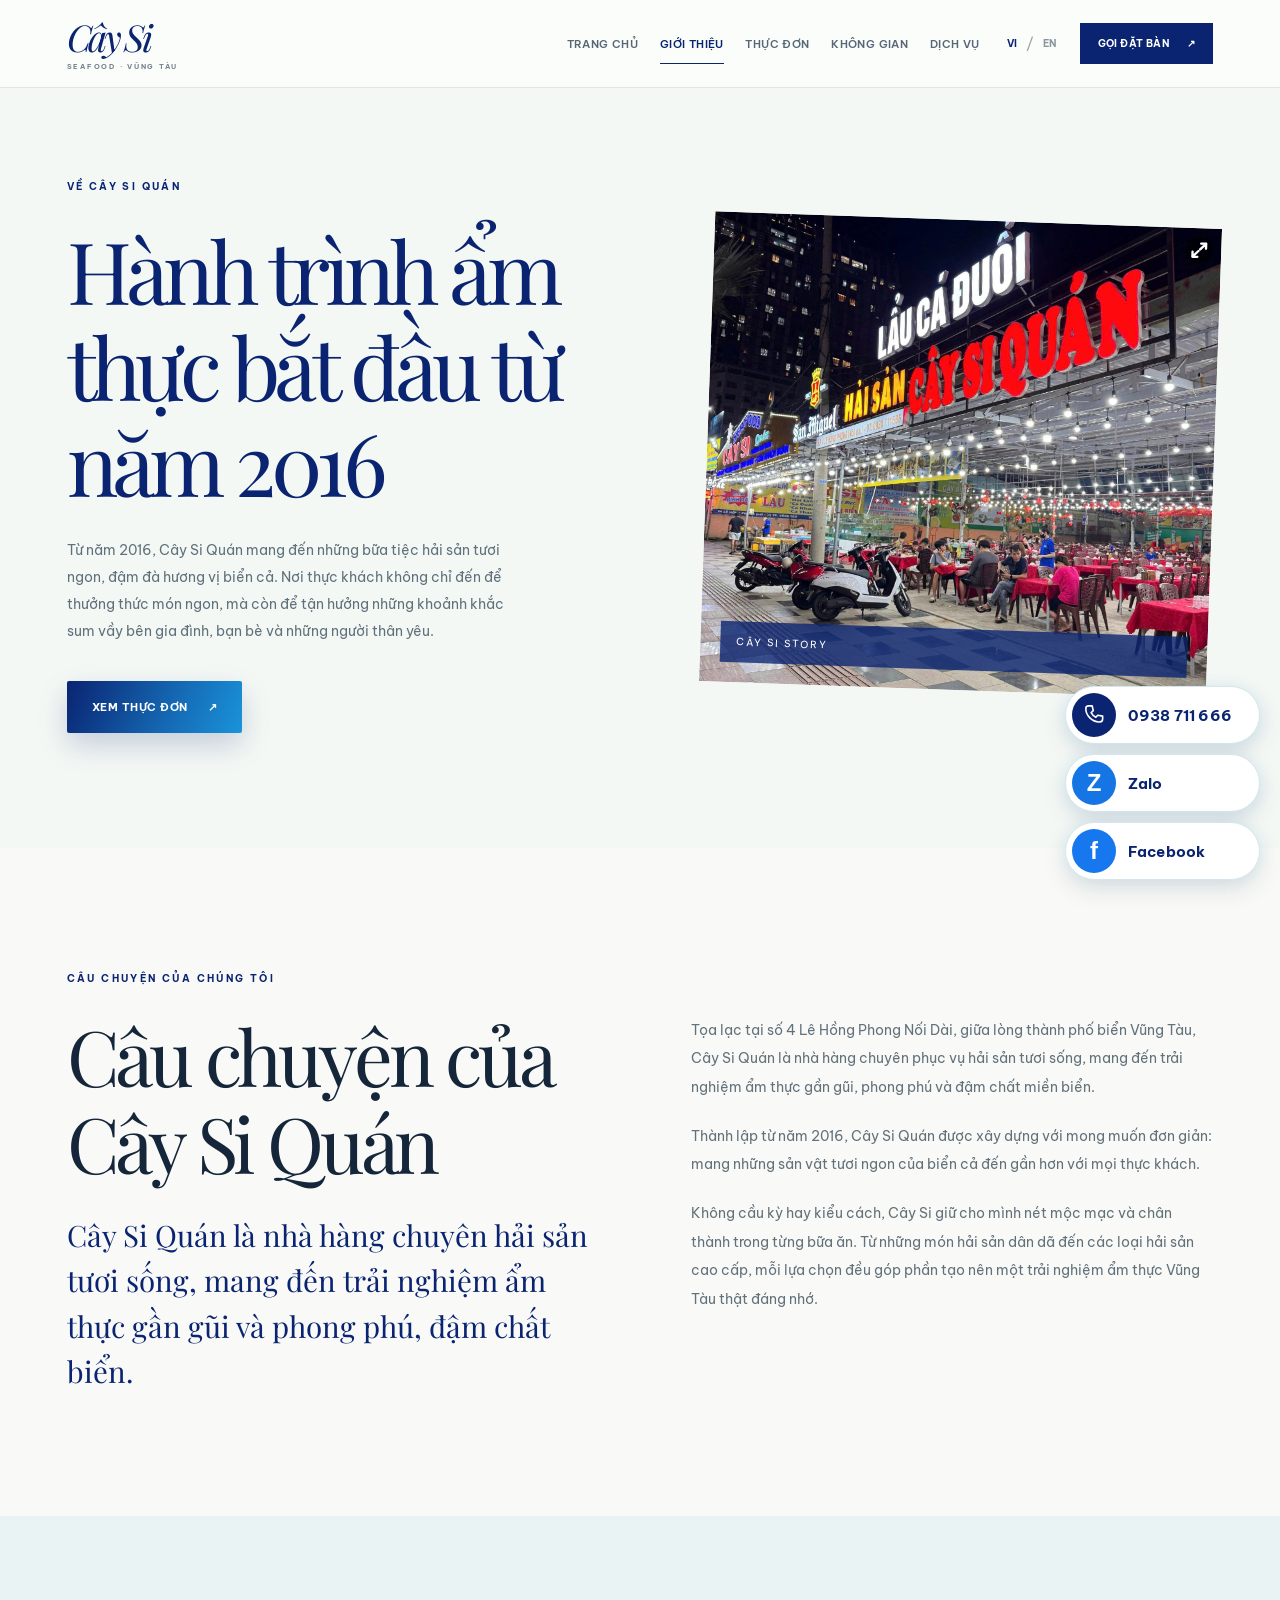
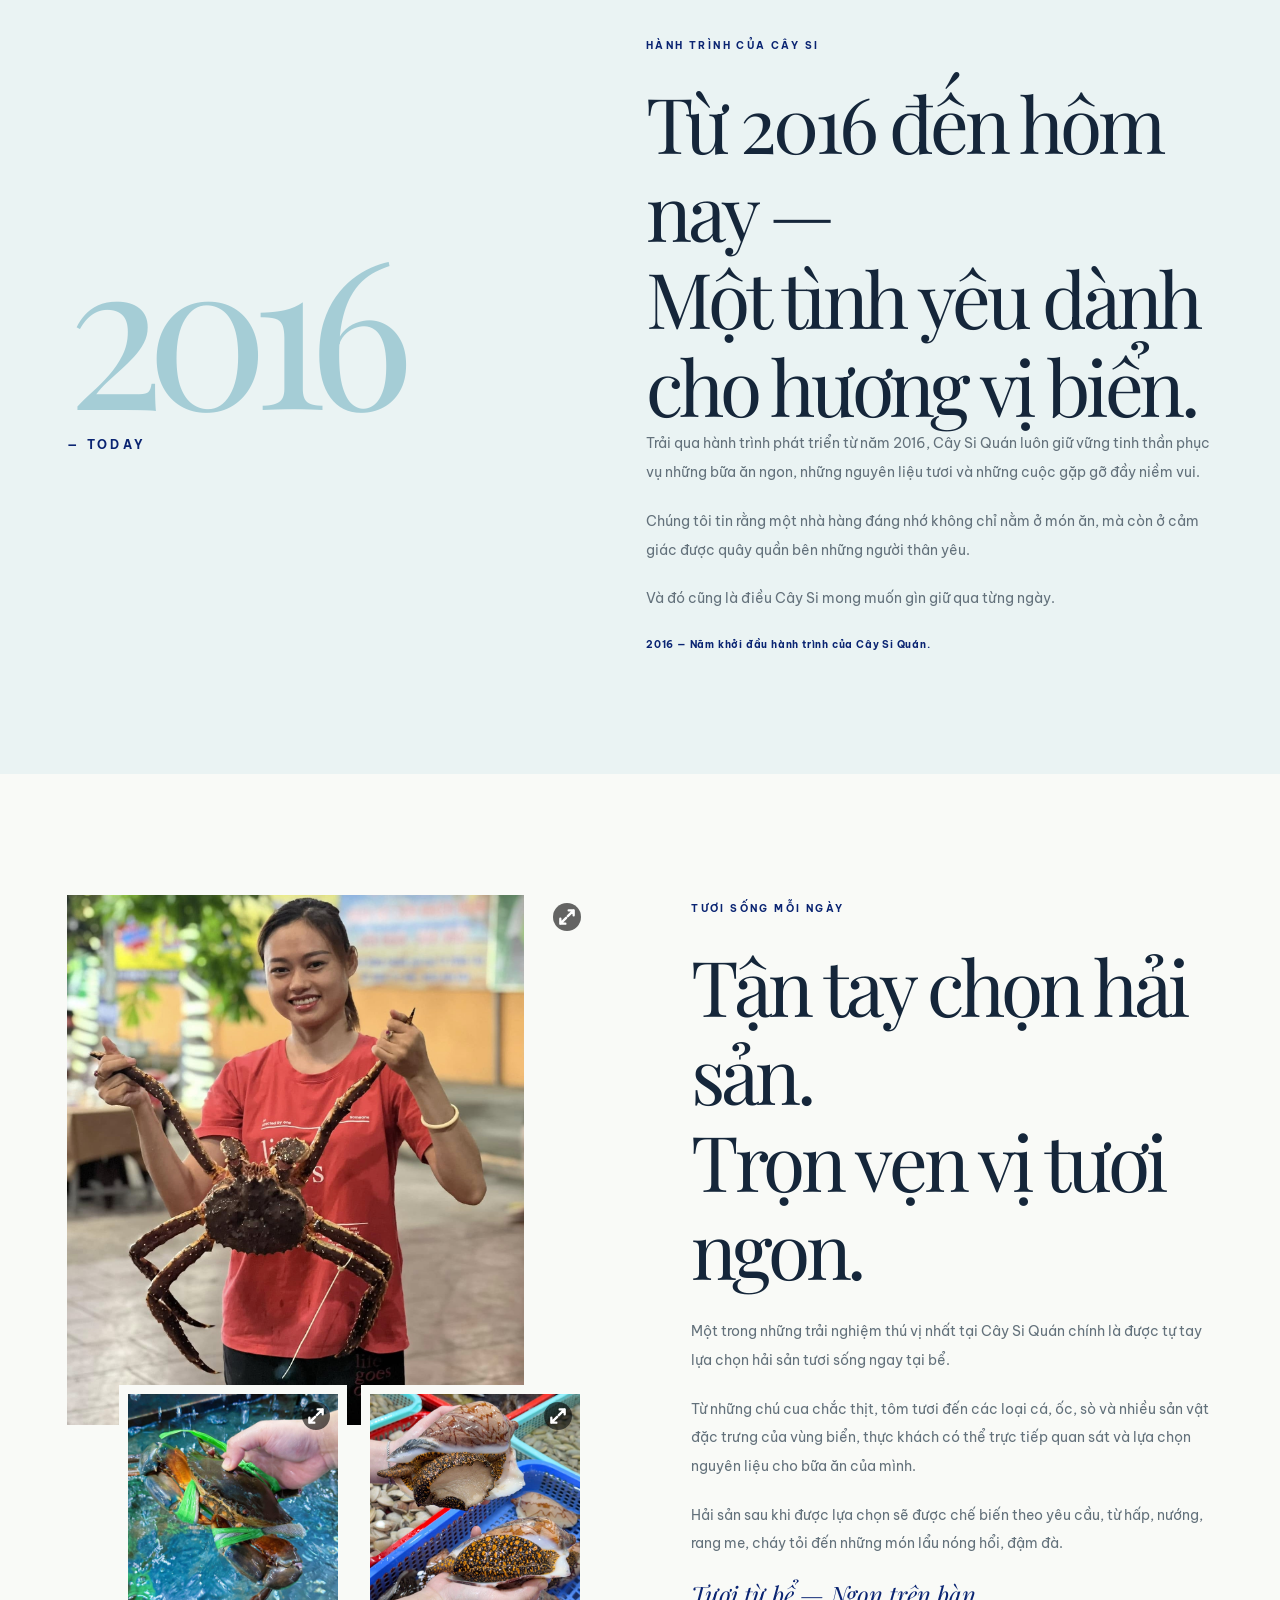
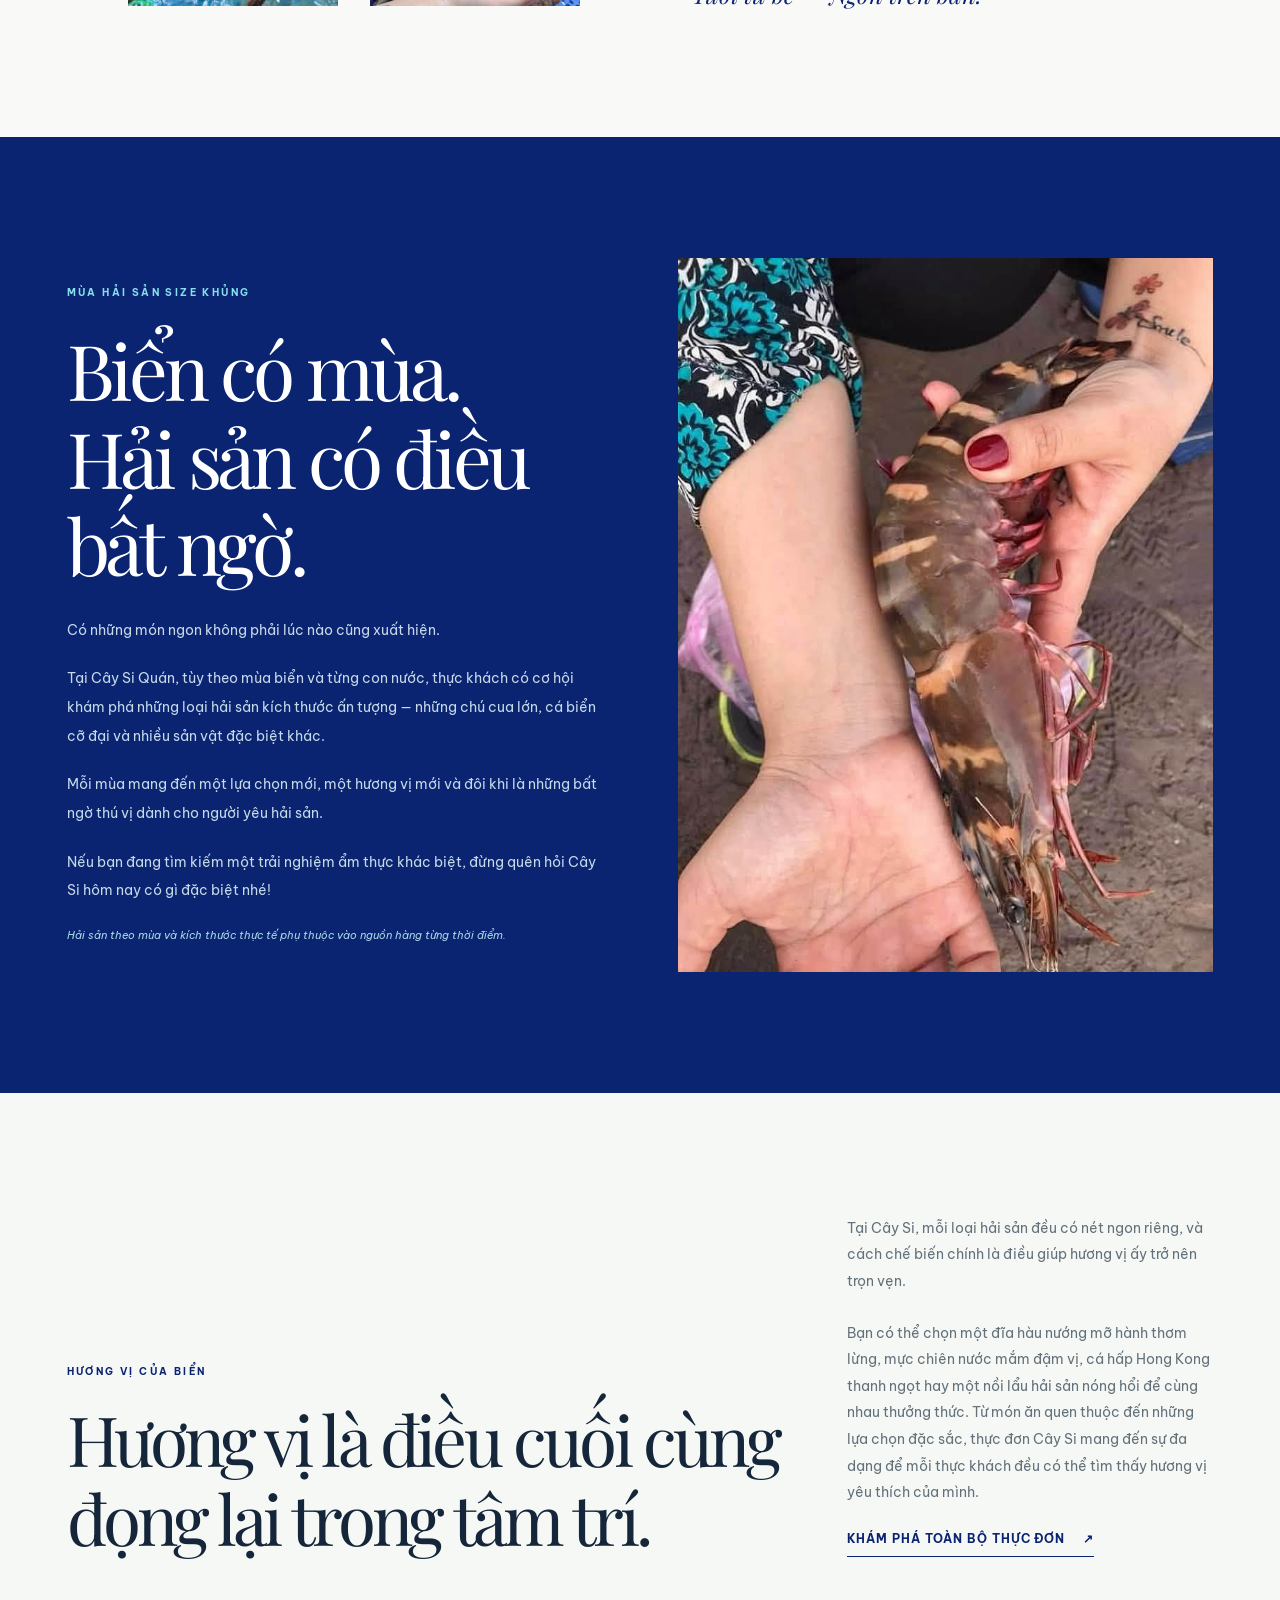
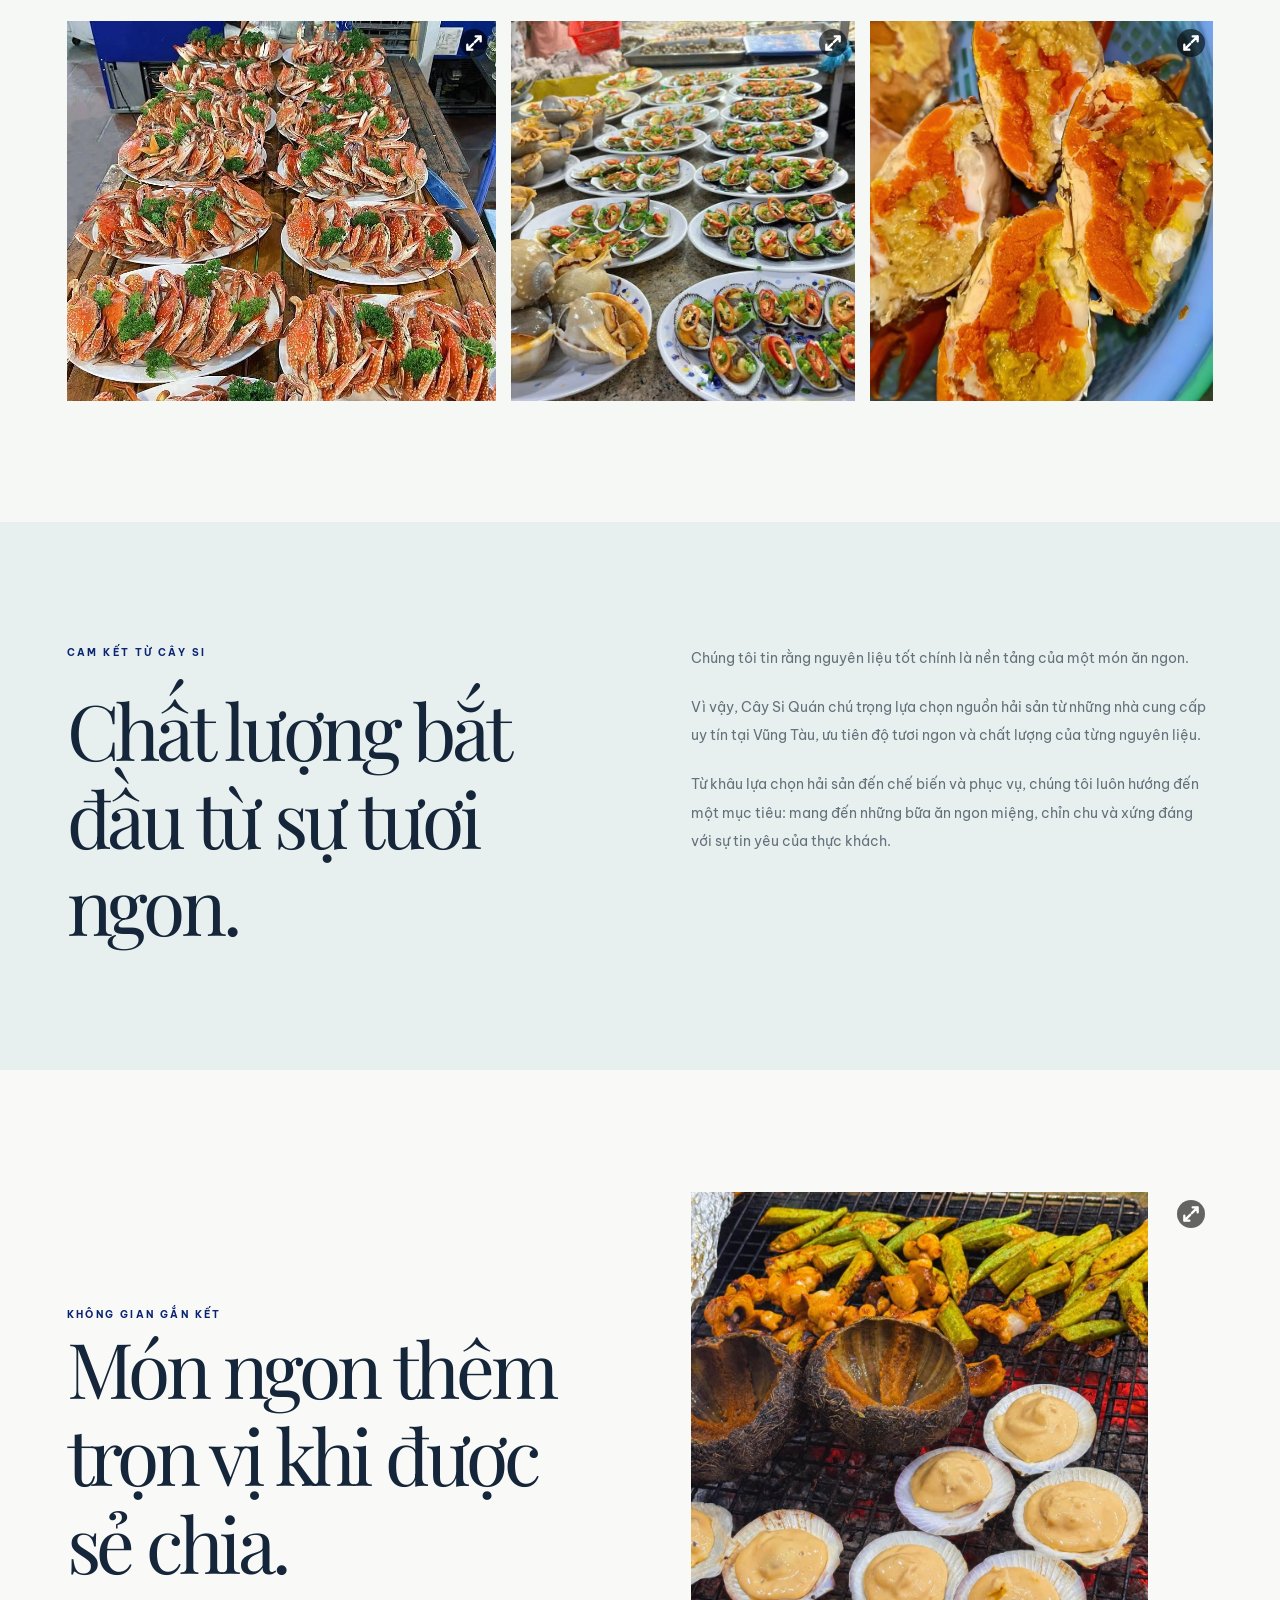
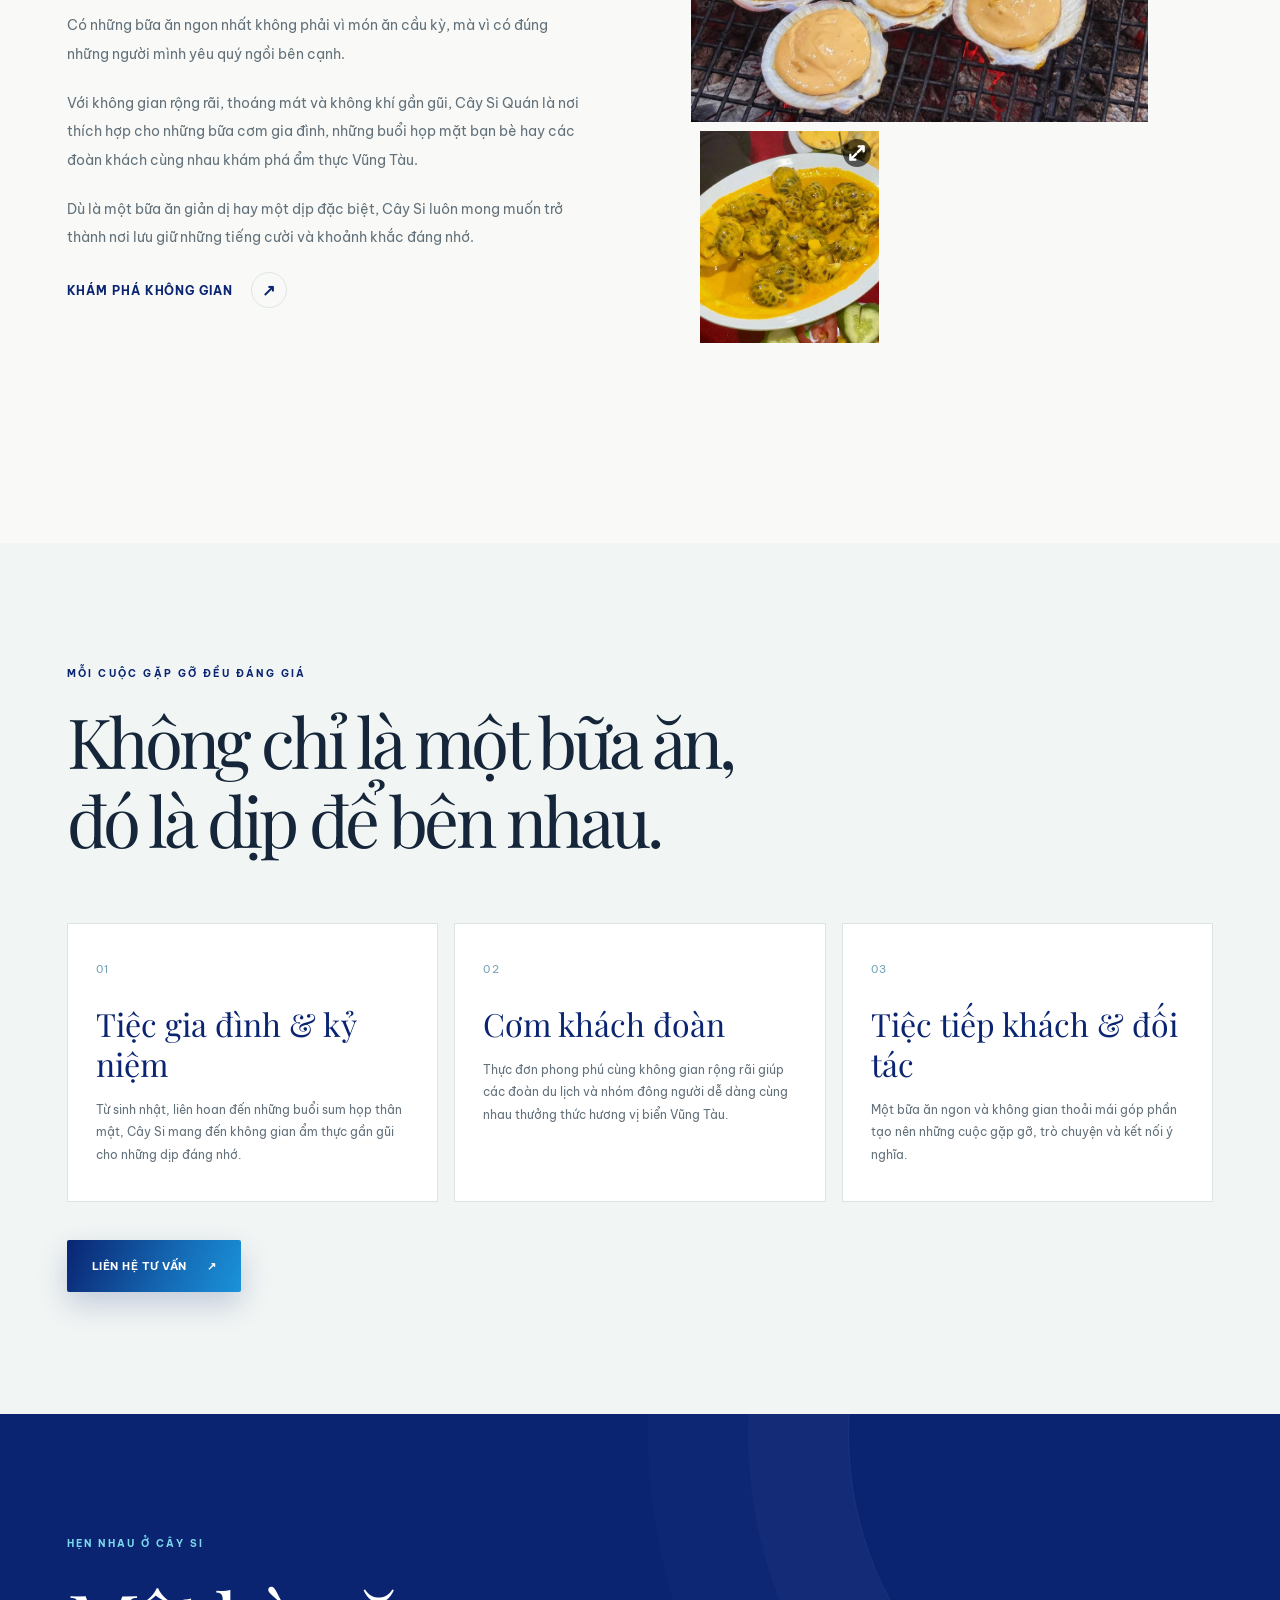
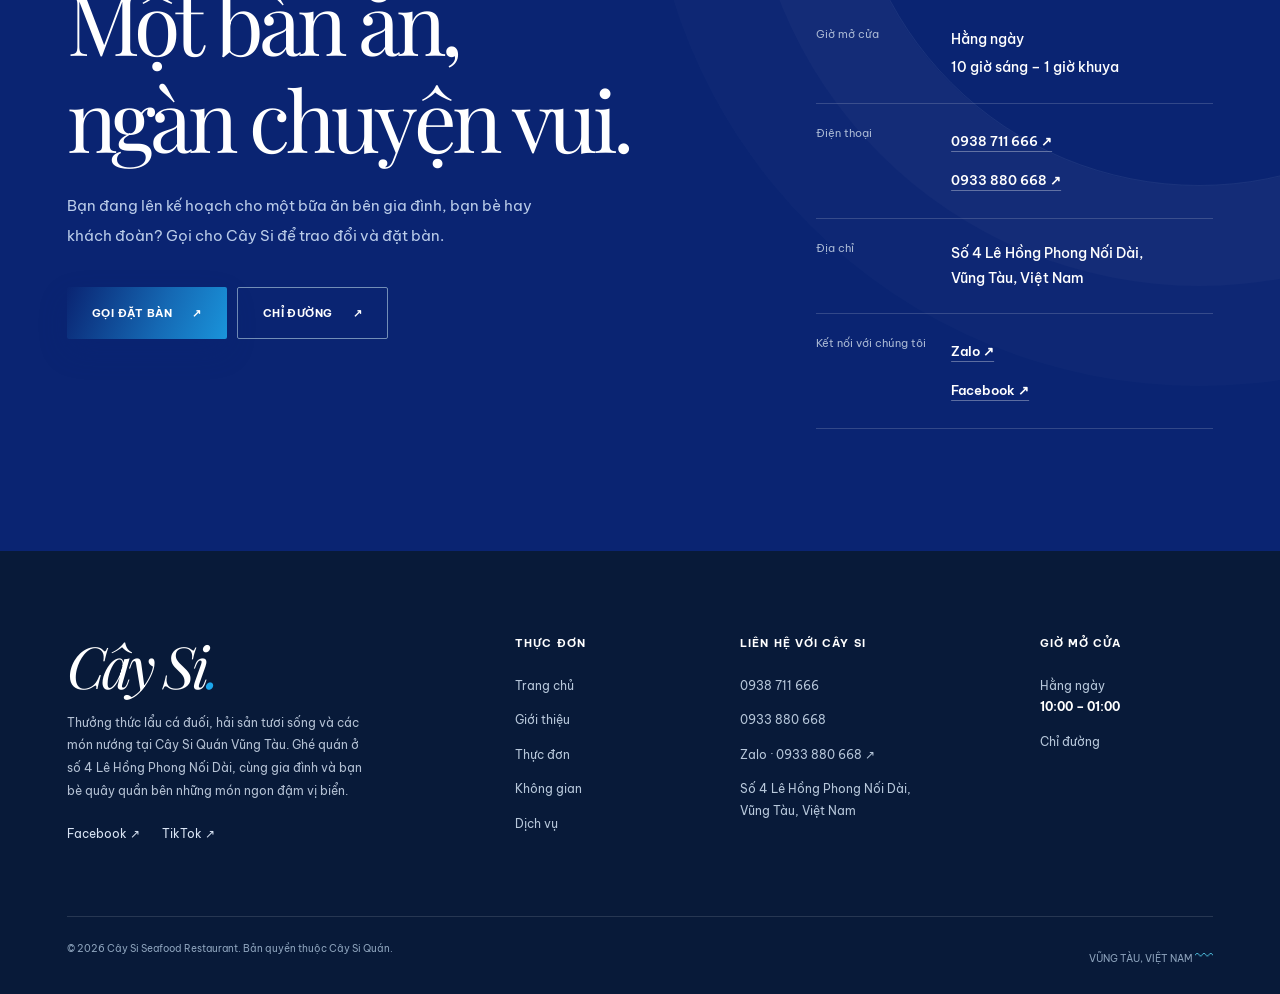
==== commit 56e98cc8: "Upload and fix image" ====
--- a/about/index.html
+++ b/about/index.html
@@ -85,7 +85,7 @@
                         <span data-i18n="explore">Xem thực đơn</span> ↗
                     </a>
                 </div>
-                <figure class="inner-hero-visual"><img alt="Hình ảnh về Cây Si Quán" data-alt-i18n="galleryAlt"
+                <figure class="inner-hero-visual"><img alt="Mặt tiền Cây Si Quán về đêm với biển hiệu sáng đèn" data-alt-vi="Mặt tiền Cây Si Quán về đêm với biển hiệu sáng đèn" data-alt-en="Cây Si restaurant facade at night with an illuminated sign"
                         fetchpriority="high" src="../assets/about_hero.jpg" width="720" height="840" />
                     <span class="visual-watermark">CÂY SI STORY</span>
                 </figure>
@@ -121,15 +121,15 @@
         <section class="section-shell about-feature" id="live-experience">
             <div class="container about-feature-grid">
                 <div class="about-feature-art">
-                    <img alt="Hải sản minh họa" data-alt-i18n="galleryAlt" loading="lazy"
+                    <img alt="Khách cầm cua biển cỡ lớn tại Cây Si" data-alt-vi="Khách cầm cua biển cỡ lớn tại Cây Si" data-alt-en="A guest holding a large live crab at Cây Si" loading="lazy"
                         src="../assets/about_live_ex_1.jpg" width="720" height="840" />
                     <div class="feature-mini-images">
                         <div class="feature-mini-image">
-                            <img alt="Món hải sản minh họa" data-alt-i18n="galleryAlt" loading="lazy"
+                            <img alt="Cua sống được nhấc khỏi bể hải sản" data-alt-vi="Cua sống được nhấc khỏi bể hải sản" data-alt-en="A live crab being lifted out of a seafood tank" loading="lazy"
                                 src="../assets/about_live_ex_2.jpg" width="720" height="840" />
                         </div>
                         <div class="feature-mini-image">
-                            <img alt="Hải sản tươi sống minh họa" data-alt-i18n="galleryAlt" loading="lazy"
+                            <img alt="Ốc biển cỡ lớn được cầm trên tay tại quầy hải sản" data-alt-vi="Ốc biển cỡ lớn được cầm trên tay tại quầy hải sản" data-alt-en="Large sea snails held above baskets at the seafood counter" loading="lazy"
                                 src="../assets/about_live_ex_3.jpg" width="720" height="840" />
                         </div>
                     </div>
@@ -155,7 +155,7 @@
                     <p data-i18n="giantP3">Mỗi m&#249;a mang đến một lựa chọn mới, một hương vị mới v&#224; đ&#244;i khi l&#224; những bất ngờ th&#250; vị d&#224;nh cho người y&#234;u hải sản.</p>
                     <p data-i18n="giantP4">Nếu bạn đang t&#236;m kiếm một trải nghiệm ẩm thực kh&#225;c biệt, đừng qu&#234;n hỏi C&#226;y Si h&#244;m nay c&#243; g&#236; đặc biệt nh&#233;!</p><em data-i18n="giantNote">Hải sản theo m&#249;a v&#224; k&#237;ch thước thực tế phụ thuộc v&#224;o nguồn h&#224;ng từng thời điểm.</em>
                 </div>
-                <div class="about-season-image"><img alt="Hải sản cỡ lớn" data-alt-i18n="heroAlt" loading="lazy"
+                <div class="about-season-image"><img alt="Tôm tít cỡ lớn được đặt trên cánh tay" data-alt-vi="Tôm tít cỡ lớn được đặt trên cánh tay" data-alt-en="A large live mantis shrimp resting on a forearm" loading="lazy"
                         src="../assets/giant-seafood.jpg" width="1536" height="1024" /></div>
             </div>
         </section>
@@ -174,11 +174,11 @@
                     </div>
                 </div>
                 <div class="about-cuisine-photos">
-                    <figure><img alt="Hàu nướng minh họa" data-alt-i18n="galleryAlt" loading="lazy"
+                    <figure><img alt="Các đĩa cua chín trang trí rau xanh trên bàn bếp" data-alt-vi="Các đĩa cua chín trang trí rau xanh trên bàn bếp" data-alt-en="Platters of cooked crabs garnished with greens on a kitchen table" loading="lazy"
                             src="../assets/about-cuisine-1.jpg" width="720" height="840" /></figure>
-                    <figure><img alt="Lẩu hải sản minh họa" data-alt-i18n="galleryAlt" loading="lazy"
+                    <figure><img alt="Nhiều món hải sản được bày trên quầy bếp" data-alt-vi="Nhiều món hải sản được bày trên quầy bếp" data-alt-en="A variety of seafood dishes arranged on a kitchen counter" loading="lazy"
                             src="../assets/about-cuisine-2.jpg" width="720" height="840" /></figure>
-                    <figure><img alt="Món mực minh họa" data-alt-i18n="galleryAlt" loading="lazy"
+                    <figure><img alt="Cua chín được tách mai, lộ phần gạch màu cam" data-alt-vi="Cua chín được tách mai, lộ phần gạch màu cam" data-alt-en="Cooked crabs opened to reveal orange roe" loading="lazy"
                             src="../assets/about-cuisine-3.jpg" width="720" height="840" /></figure>
                 </div>
             </div>
@@ -199,9 +199,9 @@
         </section>
         <section class="about-atmosphere section-shell">
             <div class="container about-feature-grid">
-                <div class="about-feature-art"><img alt="Cá nướng minh họa" data-alt-i18n="galleryAlt" loading="lazy"
+                <div class="about-feature-art"><img alt="Sò điệp và nhum biển đang nướng trên bếp than" data-alt-vi="Sò điệp và nhum biển đang nướng trên bếp than" data-alt-en="Scallops and sea urchins cooking on a charcoal grill" loading="lazy"
                         src="../assets/about-cuisine-4.jpg" width="720" height="840" />
-                    <div class="feature-mini-image"><img alt="Nhum biển minh họa" data-alt-i18n="galleryAlt"
+                    <div class="feature-mini-image"><img alt="Ốc biển trong sốt kem màu vàng" data-alt-vi="Ốc biển trong sốt kem màu vàng" data-alt-en="Sea snails in a creamy yellow sauce"
                             loading="lazy" src="../assets/about-cuisine-5.jpg" width="720" height="840" /></div>
                 </div>
                 <div class="about-feature-copy">
--- a/css/style.css
+++ b/css/style.css
@@ -141,7 +141,7 @@
 }
 
 .heading-aside {
-    width: min(300px, 100%);
+    width: min(500px, 100%);
     display: grid;
     gap: 25px
 }
@@ -957,38 +957,181 @@
     font-weight: 700
 }
 
-/* REVIEWS */
-.review-grid {
+/* SET MENUS & GATHERINGS */
+.home-gatherings {
+    background: #fff
+}
+
+.home-gatherings .section-heading {
+    align-items: end;
+    gap: clamp(28px, 5vw, 65px);
+    margin-bottom: clamp(34px, 4vw, 54px)
+}
+
+.home-gatherings .section-heading>div:first-child {
+    flex: 1;
+    max-width: 1000px
+}
+
+.home-gatherings .section-title {
+    font-size: clamp(44px, 4.9vw, 68px);
+    line-height: 1.16
+}
+
+.gatherings-intro {
+    margin-top: 20px
+}
+
+.gatherings-services-grid {
     display: grid;
-    grid-template-columns: .9fr 1.1fr;
-    gap: clamp(55px, 11vw, 165px)
-}
-
-.review-grid .eyebrow {
-    margin-bottom: 25px
-}
-
-.review-placeholder {
-    padding: 35px 0 30px;
-    border-top: 1px solid #b7cdd8;
-    border-bottom: 1px solid #b7cdd8
-}
-
-.review-stars {
-    font-size: 27px;
-    letter-spacing: 8px;
-    color: #7396b1
-}
-
-.review-placeholder p {
-    margin: 28px 0;
+    grid-template-columns: repeat(3, minmax(0, 1fr));
+    gap: clamp(22px, 3vw, 40px)
+}
+
+.gatherings-service {
+    min-width: 0
+}
+
+.gatherings-photo {
+    position: relative;
+    min-width: 0;
+    aspect-ratio: 4 / 3;
+    overflow: hidden;
+    border-radius: 2px;
+    background: var(--cream)
+}
+
+.gatherings-photo img {
+    width: 100%;
+    height: 100%;
+    object-fit: cover
+}
+
+.gatherings-service-heading {
+    display: flex;
+    align-items: baseline;
+    gap: 15px;
+    padding-top: 22px;
+    margin-top: 4px
+}
+
+.gatherings-ordinal {
+    flex: 0 0 auto;
+    color: #7393a3;
+    font-size: 10px;
+    letter-spacing: .12em
+}
+
+.gatherings-service-title {
+    color: var(--navy);
+    font: 400 clamp(23px, 2.3vw, 31px)/1.3 var(--serif);
+    letter-spacing: -.035em
+}
+
+.gatherings-menu-band {
+    display: flex;
+    align-items: center;
+    justify-content: space-between;
+    gap: 32px;
+    margin-top: clamp(38px, 5vw, 64px);
+    padding: clamp(26px, 3.2vw, 42px);
+    background: #f1f7f7;
+    border-top: 1px solid #d5e6e7;
+    border-bottom: 1px solid #d5e6e7
+}
+
+.gatherings-menu-copy {
+    min-width: 0
+}
+
+.gatherings-menu-copy>.eyebrow {
+    margin-bottom: 12px
+}
+
+.gatherings-price-range {
+    display: flex;
+    align-items: baseline;
+    flex-wrap: wrap;
+    gap: 5px 10px;
+    color: var(--navy)
+}
+
+.gatherings-price-range strong {
+    font: 400 clamp(31px, 3.3vw, 45px)/1.2 var(--serif);
+    letter-spacing: -.045em
+}
+
+.gatherings-price-range>span {
+    white-space: nowrap;
+    font-size: 12px
+}
+
+.gatherings-menu-note {
+    margin-top: 10px;
     color: var(--muted);
-    line-height: 2;
-    font-size: 15px
-}
-
-.review-placeholder .editorial-link {
-    font-size: 10px
+    font-size: 13px;
+    line-height: 1.8
+}
+
+.gatherings-menu-band .hero-actions {
+    flex: 0 0 auto;
+    margin-top: 0;
+    justify-content: flex-end
+}
+
+@media (max-width: 940px) {
+    .home-gatherings .section-heading {
+        align-items: start;
+        flex-direction: column;
+        gap: 22px
+    }
+
+    .gatherings-menu-band {
+        align-items: start;
+        flex-direction: column;
+        gap: 25px
+    }
+
+    .gatherings-menu-band .hero-actions {
+        justify-content: start
+    }
+}
+
+@media (max-width: 700px) {
+    .gatherings-services-grid {
+        grid-template-columns: minmax(0, 1fr);
+        gap: 32px
+    }
+
+    .gatherings-photo {
+        aspect-ratio: 16 / 10
+    }
+
+    .gatherings-service-heading {
+        padding-top: 16px
+    }
+
+    .gatherings-service-title {
+        font-size: clamp(26px, 5.4vw, 32px)
+    }
+}
+
+@media (max-width: 600px) {
+    .home-gatherings .section-title {
+        font-size: clamp(39px, 9vw, 52px)
+    }
+
+    .gatherings-menu-band .hero-actions {
+        width: 100%;
+        align-items: stretch;
+        flex-direction: column
+    }
+
+    .gatherings-menu-band .hero-actions .btn {
+        flex: 0 0 auto;
+        width: 100%;
+        font-size: 11px
+    }
 }
 
 /* SPACE PREVIEW */
@@ -1118,16 +1261,16 @@
     font-size: 38px;
 }
 
-.location-marker-restaurant::before {
-    content: '';
+.location-marker-dot {
     position: absolute;
-    width: 96px;
-    height: 26px;
-    left: -12px;
-    bottom: -12px;
-    border: 2px solid #e7353f66;
+    width: 8px;
+    height: 8px;
+    left: 50%;
+    top: 92px;
+    transform: translateX(-50%);
     border-radius: 50%;
-    background: #e7353f15;
+    background: #e7353f;
+    box-shadow: 0 0 0 2px #fff;
 }
 
 .location-marker-tower .location-pin {
@@ -1139,6 +1282,10 @@
     top: 10px;
 }
 
+.location-marker-tower .location-pin>span {
+    font-size: 18px;
+}
+
 .location-map-label.leaflet-tooltip {
     border: 0;
     border-radius: 7px;
@@ -1150,6 +1297,32 @@
 
 .location-map-label a:focus-visible {
     outline-offset: 1px;
+}
+
+.location-map-label-restaurant.leaflet-tooltip {
+    z-index: 2;
+    padding: 12px 18px;
+    border: 2px solid #fff;
+    border-radius: 999px;
+    background: linear-gradient(135deg, #d52b3e, #b21f32);
+    color: #fff;
+    font-size: 16px;
+    line-height: 1.4;
+    box-shadow: 0 7px 22px #9d182f40, 0 2px 6px #15263a26;
+}
+
+.location-map-label-restaurant.leaflet-tooltip-top::before {
+    border-top-color: #b21f32;
+}
+
+.location-map-label-restaurant a {
+    color: inherit;
+}
+
+.location-map-label-restaurant a:focus-visible {
+    outline: 2px solid #fff;
+    outline-offset: 3px;
+    border-radius: 2px;
 }
 
 .location-distance-label.leaflet-tooltip {
@@ -1180,6 +1353,11 @@
     .location-map-label.leaflet-tooltip {
         font-size: 11px;
         padding: 8px 10px;
+    }
+
+    .location-map-label-restaurant.leaflet-tooltip {
+        font-size: 14px;
+        padding: 10px 15px;
     }
 }
 
@@ -1610,6 +1788,13 @@
 }
 
 /* MENU PAGE */
+#individual-menu .menu-summary {
+    flex-wrap: wrap;
+    justify-content: space-between;
+    gap: 8px 16px;
+    line-height: 1.7;
+}
+
 .menu-content {
     padding-top: 55px
 }
@@ -2279,11 +2464,6 @@
         font-size: clamp(29px, 6vw, 46px)
     }
 
-    .review-grid {
-        grid-template-columns: 1fr;
-        gap: 36px
-    }
-
     .space-preview-grid {
         grid-template-columns: 1fr;
         gap: 33px
@@ -2757,7 +2937,6 @@
 }
 
 .category-tile,
-.review-card,
 .occasion-grid article {
     transition: transform var(--motion-hover) var(--motion-ease), box-shadow var(--motion-hover) var(--motion-ease), background var(--motion-hover) ease
 }
@@ -2971,70 +3150,6 @@
     font-size: clamp(20px, 2.4vw, 34px)
 }
 
-/* Review cards: explicitly labelled sample entries. */
-.review-section .review-cards {
-    display: grid;
-    grid-template-columns: repeat(3, minmax(0, 1fr));
-    gap: 16px
-}
-
-.review-card {
-    background: #fff;
-    border: 1px solid #dce8ea;
-    padding: 27px 26px 23px;
-    display: flex;
-    flex-direction: column;
-    min-height: 272px
-}
-
-.review-card-top {
-    display: flex;
-    align-items: center;
-    justify-content: space-between;
-    gap: 10px
-}
-
-.review-rating {
-    color: #df9b38;
-    font-size: 18px;
-    letter-spacing: .045em;
-    white-space: nowrap
-}
-
-.review-card time {
-    color: #7e8c95;
-    font-size: 10px;
-    white-space: nowrap
-}
-
-.review-card blockquote {
-    color: #40566a;
-    font-size: 13px;
-    line-height: 1.9;
-    flex: 1;
-    margin: 20px 0 26px
-}
-
-.review-author {
-    display: flex;
-    align-items: center;
-    gap: 11px;
-    font-size: 12px;
-    color: var(--navy)
-}
-
-.review-avatar {
-    width: 31px;
-    height: 31px;
-    border-radius: 50%;
-    display: grid;
-    place-items: center;
-    background: #e8f4f6;
-    color: #347eae;
-    font-size: 10px;
-    font-weight: 700
-}
-
 /* Larger four-image preview: imagery is food, not claimed venue photos. */
 .space-preview-images {
     height: 590px;
@@ -3346,10 +3461,6 @@
 
 /* Responsive overrides specifically for the enhanced layouts. */
 @media(max-width:1024px) {
-    .review-section .review-cards {
-        grid-template-columns: repeat(2, minmax(0, 1fr))
-    }
-
     .about-year-layout {
         gap: 34px
     }
@@ -3407,15 +3518,6 @@
         grid-row: 1
     }
 
-    .review-section .review-cards {
-        grid-template-columns: repeat(2, minmax(0, 1fr));
-        gap: 11px
-    }
-
-    .review-card {
-        padding: 22px 19px
-    }
-
     .space-preview-images {
         height: 500px
     }
@@ -3520,15 +3622,6 @@
         left: 13px;
         bottom: 13px;
         font-size: 17px
-    }
-
-    .review-section .review-cards {
-        grid-template-columns: 1fr
-    }
-
-    .review-card {
-        min-height: 0;
-        padding: 25px
     }
 
     .space-preview-images {
@@ -3716,7 +3809,6 @@
 }
 
 .category-tile,
-.review-card,
 .occasion-grid article,
 .food-gallery-item {
     transition: transform 550ms var(--caysi-silk),
@@ -3821,7 +3913,6 @@
         color: var(--ocean);
     }
 
-    .review-card:hover,
     .occasion-grid article:hover {
         transform: translateY(-7px);
         box-shadow: 0 21px 48px rgba(7, 38, 90, .13);
@@ -3889,7 +3980,6 @@
     .header-book,
     .filter-btn,
     .category-tile,
-    .review-card,
     .occasion-grid article,
     .food-gallery-item,
     .floating-contact a {
@@ -3900,7 +3990,7 @@
         display: none;
     }
 
-    :is(.btn, .header-book, .filter-btn, .category-tile, .review-card, .occasion-grid article, .food-gallery-item, .floating-contact a):is(:hover, :focus-visible, :active),
+    :is(.btn, .header-book, .filter-btn, .category-tile, .occasion-grid article, .food-gallery-item, .floating-contact a):is(:hover, :focus-visible, :active),
     .category-tile:is(:hover, :focus-visible) .category-icon,
     .editorial-link:hover .round-arrow,
     .text-link:hover>span:last-child,
@@ -3933,6 +4023,8 @@
 }
 
 .image-viewer-trigger {
+    box-sizing: border-box;
+    appearance: none;
     position: absolute;
     top: 8px;
     right: 8px;
@@ -3942,18 +4034,25 @@
     width: 28px;
     height: 28px;
     padding: 0;
-    border: 1px solid #ffffff40;
+    border: 0;
     border-radius: 50%;
-    background: #15263a26;
-    color: #ffffffbf;
+    background: rgb(0 0 0 / 60%);
+    color: #fff;
     font-size: 18px;
     line-height: 1;
     transition: background-color 180ms ease, color 180ms ease;
 }
 
+.image-viewer-trigger svg {
+    display: block;
+    width: 20px;
+    height: 20px;
+    pointer-events: none;
+}
+
 .image-viewer-trigger:hover,
 .image-viewer-trigger:focus-visible {
-    background: #15263a66;
+    background: rgb(0 0 0 / 60%);
     color: #fff;
 }
 
@@ -4576,4 +4675,507 @@
         transform: none;
         background-position: 30% 70%;
     }
-}+}
+
+/* Individual menu: compact collection cards and a separate, readable detail view. */
+#individual-menu .menu-collection {
+    grid-template-columns: repeat(3, minmax(0, 1fr));
+    gap: 30px;
+    scroll-margin-top: 10px;
+}
+
+#individual-menu .menu-controls {
+    scroll-margin-top: 10px;
+}
+
+#individual-menu .menu-controls[hidden],
+#individual-menu .menu-summary[hidden] {
+    display: none;
+}
+
+#individual-menu .menu-section {
+    padding: 0;
+    min-width: 0;
+    border: 1px solid rgba(220, 230, 230, .85);
+    border-radius: 0;
+    background: #fff;
+    box-shadow: 0 12px 38px rgba(21, 38, 58, .055), 0 2px 8px rgba(21, 38, 58, .025);
+    cursor: pointer;
+    transition: transform 500ms var(--ease), box-shadow 500ms var(--ease);
+}
+
+#individual-menu .menu-section-heading {
+    display: block;
+    border: 0;
+    padding: 0;
+    margin: 0;
+}
+
+#individual-menu .menu-section-heading h2.menu-section-title {
+    color: var(--ink);
+    font: 600 clamp(23px, 2.1vw, 27px)/1.35 var(--sans);
+    letter-spacing: -.045em;
+    overflow-wrap: anywhere;
+}
+
+.menu-section-cover {
+    position: relative;
+    display: block;
+    width: 100%;
+    aspect-ratio: 4 / 4.25;
+    overflow: hidden;
+    border-radius: 0;
+    background: var(--cream);
+}
+
+.menu-section-cover::after {
+    content: '';
+    position: absolute;
+    inset: 0;
+    background: linear-gradient(180deg, rgba(0, 0, 0, .14), transparent 30%);
+    pointer-events: none;
+}
+
+.menu-section-cover img,
+.menu-dish-photo img {
+    display: block;
+    width: 100%;
+    height: 100%;
+    object-fit: cover;
+}
+
+.menu-section-cover img {
+    transition: transform 850ms var(--ease);
+}
+
+#individual-menu .menu-section-cover.image-viewer-frame img {
+    cursor: pointer;
+}
+
+#individual-menu .image-viewer-trigger {
+    top: 10px;
+    right: 10px;
+    width: 36px;
+    height: 36px;
+    font-size: 20px;
+}
+
+#individual-menu .image-viewer-trigger:hover,
+#individual-menu .image-viewer-trigger:focus-visible {
+    background: rgb(0 0 0 / 60%);
+    color: #fff;
+}
+
+#individual-menu .image-viewer-trigger:focus-visible {
+    outline: 2px solid var(--aqua);
+    outline-offset: 3px;
+}
+
+.menu-section-heading-copy {
+    min-width: 0;
+    padding: 25px;
+}
+
+#individual-menu .menu-section-heading-copy > small {
+    display: block;
+    margin-top: 7px;
+    color: var(--muted);
+    font: 400 12px/1.6 var(--sans);
+    letter-spacing: 0;
+}
+
+.menu-section-meta {
+    position: absolute;
+    z-index: 1;
+    top: 18px;
+    left: 18px;
+    display: inline-flex;
+    align-items: center;
+    padding: 10px 13px;
+    border-radius: 100px;
+    background: rgb(0 0 0 / 60%);
+    box-shadow: 0 4px 16px rgba(0, 0, 0, .06);
+    color: #fff;
+    font: 700 11px/1.5 var(--sans);
+}
+
+.menu-section-footer {
+    margin-top: 21px;
+    padding-top: 18px;
+    border-top: 1px solid var(--border);
+}
+
+#individual-menu .menu-section-price {
+    display: flex;
+    align-items: baseline;
+    flex-wrap: wrap;
+    gap: 2px 4px;
+    min-width: 0;
+    padding: 0;
+    color: var(--navy);
+    font: 700 24px/1.4 var(--sans);
+    letter-spacing: -.055em;
+    text-align: left;
+    white-space: normal;
+    overflow-wrap: anywhere;
+}
+
+#individual-menu .menu-section-price small {
+    margin: 0;
+    color: var(--muted);
+    font: 500 12px/1.6 var(--sans);
+    letter-spacing: 0;
+}
+
+#individual-menu .menu-section-price.is-range {
+    font-size: 20px;
+}
+
+#individual-menu .menu-section-price.is-market {
+    font-size: 19px;
+    letter-spacing: -.035em;
+}
+
+.menu-section-view {
+    min-height: 28px;
+    max-width: 100%;
+    gap: 8px;
+    margin-top: 10px;
+    padding: 0;
+    border: 0;
+    border-radius: 0;
+    background: transparent;
+    color: var(--muted);
+    font: 500 11px/1.5 var(--sans);
+    letter-spacing: 0;
+    text-transform: none;
+    text-align: left;
+    cursor: pointer;
+}
+
+.menu-section-view .round-arrow {
+    flex: 0 0 22px;
+    width: 22px;
+    height: 22px;
+    font-size: 12px;
+    transition: color 300ms var(--ease), border-color 300ms var(--ease), background-color 300ms var(--ease);
+}
+
+.menu-section-view:focus-visible,
+.menu-detail-back:focus-visible {
+    outline: 3px solid var(--ocean);
+    outline-offset: 4px;
+}
+
+#individual-menu .menu-collection.is-detail {
+    grid-template-columns: minmax(0, 1fr);
+}
+
+.menu-detail {
+    min-width: 0;
+}
+
+.menu-detail-back {
+    display: inline-flex;
+    align-items: center;
+    gap: 12px;
+    min-height: 44px;
+    margin: 0 0 20px;
+    padding: 8px 0;
+    border: 0;
+    background: transparent;
+    color: var(--navy);
+    font: 600 13px/1.6 var(--sans);
+    cursor: pointer;
+}
+
+.menu-detail-back > span {
+    font-size: 22px;
+}
+
+#individual-menu .menu-detail-heading {
+    display: grid;
+    grid-template-columns: minmax(0, 1fr) auto;
+    align-items: end;
+    gap: 30px;
+    margin-bottom: 36px;
+    padding: 30px 0;
+    border-top: 2px solid var(--navy);
+    border-bottom: 1px solid var(--border);
+}
+
+.menu-detail-copy {
+    min-width: 0;
+}
+
+.menu-detail-pricing {
+    max-width: 340px;
+    padding-bottom: 4px;
+}
+
+.menu-detail-count {
+    margin: 0 0 10px;
+    color: #147fa9;
+    font-size: 11px;
+    font-weight: 600;
+    letter-spacing: .12em;
+    text-transform: uppercase;
+}
+
+#individual-menu .menu-detail-heading h2 {
+    font: 400 clamp(34px, 4.8vw, 64px)/1.18 var(--serif);
+    letter-spacing: -.04em;
+    overflow-wrap: anywhere;
+}
+
+#menu-detail-title:focus {
+    outline: none;
+}
+
+.menu-detail-subtitle {
+    margin: 10px 0 0;
+    color: var(--muted);
+    font-size: 14px;
+    line-height: 1.6;
+}
+
+#individual-menu .menu-detail-pricing .menu-section-price {
+    font-size: 28px;
+}
+
+#individual-menu .menu-section-dishes {
+    display: grid;
+    grid-template-columns: repeat(3, minmax(0, 1fr));
+    gap: 26px;
+}
+
+#individual-menu .menu-section-row {
+    display: flex;
+    flex-direction: column;
+    align-items: stretch;
+    justify-content: start;
+    gap: 0;
+    min-width: 0;
+    padding: 0;
+    overflow: hidden;
+    border: 1px solid var(--border);
+    border-radius: 0;
+    background: #fff;
+}
+
+.menu-dish-photo {
+    display: block;
+    width: 100%;
+    aspect-ratio: 4 / 3;
+    overflow: hidden;
+    background: var(--cream);
+}
+
+#individual-menu .menu-section-row .dish-label {
+    padding: 22px 22px 14px;
+    min-width: 0;
+}
+
+#individual-menu .menu-section-row .dish-label h3 {
+    color: var(--ink);
+    font: 600 18px/1.5 var(--sans);
+    letter-spacing: -.025em;
+    overflow-wrap: anywhere;
+}
+
+#individual-menu .menu-section-row .dish-label small {
+    margin-top: 8px;
+    color: var(--muted);
+    font-size: 12px;
+    line-height: 1.6;
+}
+
+#individual-menu .menu-section-row .dish-price {
+    margin: auto 0 0;
+    padding: 0 22px 22px;
+    font-size: 20px;
+    line-height: 1.5;
+    letter-spacing: -.035em;
+    white-space: normal;
+    overflow-wrap: anywhere;
+}
+
+@media (hover: hover) and (pointer: fine) {
+    #individual-menu .menu-section:hover {
+        transform: translateY(-5px);
+        box-shadow: 0 24px 54px rgba(10, 36, 114, .12);
+    }
+
+    .menu-section:hover .menu-section-cover img {
+        transform: scale(1.05);
+    }
+
+    #individual-menu .menu-section:hover .menu-section-view {
+        gap: 8px;
+        color: var(--ocean);
+    }
+
+    #individual-menu .menu-section:hover .menu-section-view .round-arrow {
+        border-color: var(--ocean);
+        background: #eaf7ff;
+        color: var(--ocean);
+        transform: none;
+    }
+
+}
+
+@media (max-width: 1100px) {
+    #individual-menu .menu-collection {
+        grid-template-columns: repeat(2, minmax(0, 1fr));
+        gap: 24px;
+    }
+
+    #individual-menu .menu-section-dishes {
+        grid-template-columns: repeat(2, minmax(0, 1fr));
+        gap: 22px;
+    }
+}
+
+@media (max-width: 600px) {
+    .image-viewer-trigger,
+    #individual-menu .image-viewer-trigger {
+        top: 6px;
+        right: 6px;
+        width: 24px;
+        height: 24px;
+    }
+
+    .image-viewer-trigger svg {
+        width: 14px;
+        height: 14px;
+    }
+
+    #individual-menu .menu-collection {
+        grid-template-columns: repeat(2, minmax(0, 1fr));
+        gap: 5px;
+    }
+
+    #individual-menu .menu-section {
+        box-shadow: 0 6px 20px rgba(21, 38, 58, .04);
+    }
+
+    .menu-section-cover {
+        aspect-ratio: 1;
+    }
+
+    .menu-section-heading-copy {
+        padding: 14px 12px 10px;
+    }
+
+    #individual-menu .menu-section-heading h2.menu-section-title {
+        font-size: clamp(15px, 3.7vw, 18px);
+        line-height: 1.45;
+        letter-spacing: -.035em;
+    }
+
+    #individual-menu .menu-section-heading-copy > small {
+        margin-top: 4px;
+        font-size: 11px;
+    }
+
+    .menu-section-meta {
+        top: 10px;
+        left: 10px;
+        padding: 5px 8px;
+        font-size: 10px;
+    }
+
+    .menu-section-footer {
+        margin-top: 8px;
+        padding-top: 8px;
+    }
+
+    #individual-menu .menu-section-price {
+        gap: 1px 2px;
+        font-size: 16px;
+        line-height: 1.45;
+        letter-spacing: -.04em;
+    }
+
+    #individual-menu .menu-section-price small {
+        font-size: 10px;
+    }
+
+    #individual-menu .menu-section-price.is-range {
+        font-size: clamp(11px, 3.1vw, 14px);
+    }
+
+    #individual-menu .menu-section-price.is-market {
+        font-size: 11px;
+        letter-spacing: -.02em;
+    }
+
+    .menu-section-view {
+        gap: 6px;
+        font-size: 10px;
+        line-height: 1.5;
+    }
+
+    #individual-menu .menu-section:hover .menu-section-view {
+        gap: 6px;
+    }
+
+    .menu-section-view .round-arrow {
+        flex-basis: 18px;
+        width: 18px;
+        height: 18px;
+        font-size: 11px;
+    }
+
+    #individual-menu .menu-detail-heading {
+        grid-template-columns: minmax(0, 1fr);
+        gap: 18px;
+        margin-bottom: 24px;
+        padding: 24px 0;
+    }
+
+    .menu-detail-subtitle {
+        font-size: 13px;
+    }
+
+    #individual-menu .menu-detail-pricing .menu-section-price {
+        font-size: 24px;
+    }
+
+    #individual-menu .menu-section-dishes {
+        grid-template-columns: repeat(2, minmax(0, 1fr));
+        gap: 14px;
+    }
+
+    #individual-menu .menu-section-row .dish-label {
+        padding: 14px 12px 10px;
+    }
+
+    #individual-menu .menu-section-row .dish-label h3 {
+        font-size: 14px;
+        line-height: 1.55;
+    }
+
+    #individual-menu .menu-section-row .dish-label small {
+        margin-top: 6px;
+        font-size: 10px;
+    }
+
+    #individual-menu .menu-section-row .dish-price {
+        padding: 0 12px 14px;
+        font-size: 14px;
+    }
+}
+
+@media (prefers-reduced-motion: reduce) {
+    #individual-menu .menu-section,
+    .menu-section-cover img,
+    .menu-section-view {
+        transition: none;
+    }
+
+    #individual-menu .menu-section:hover,
+    .menu-section:hover .menu-section-cover img {
+        transform: none;
+    }
+}
